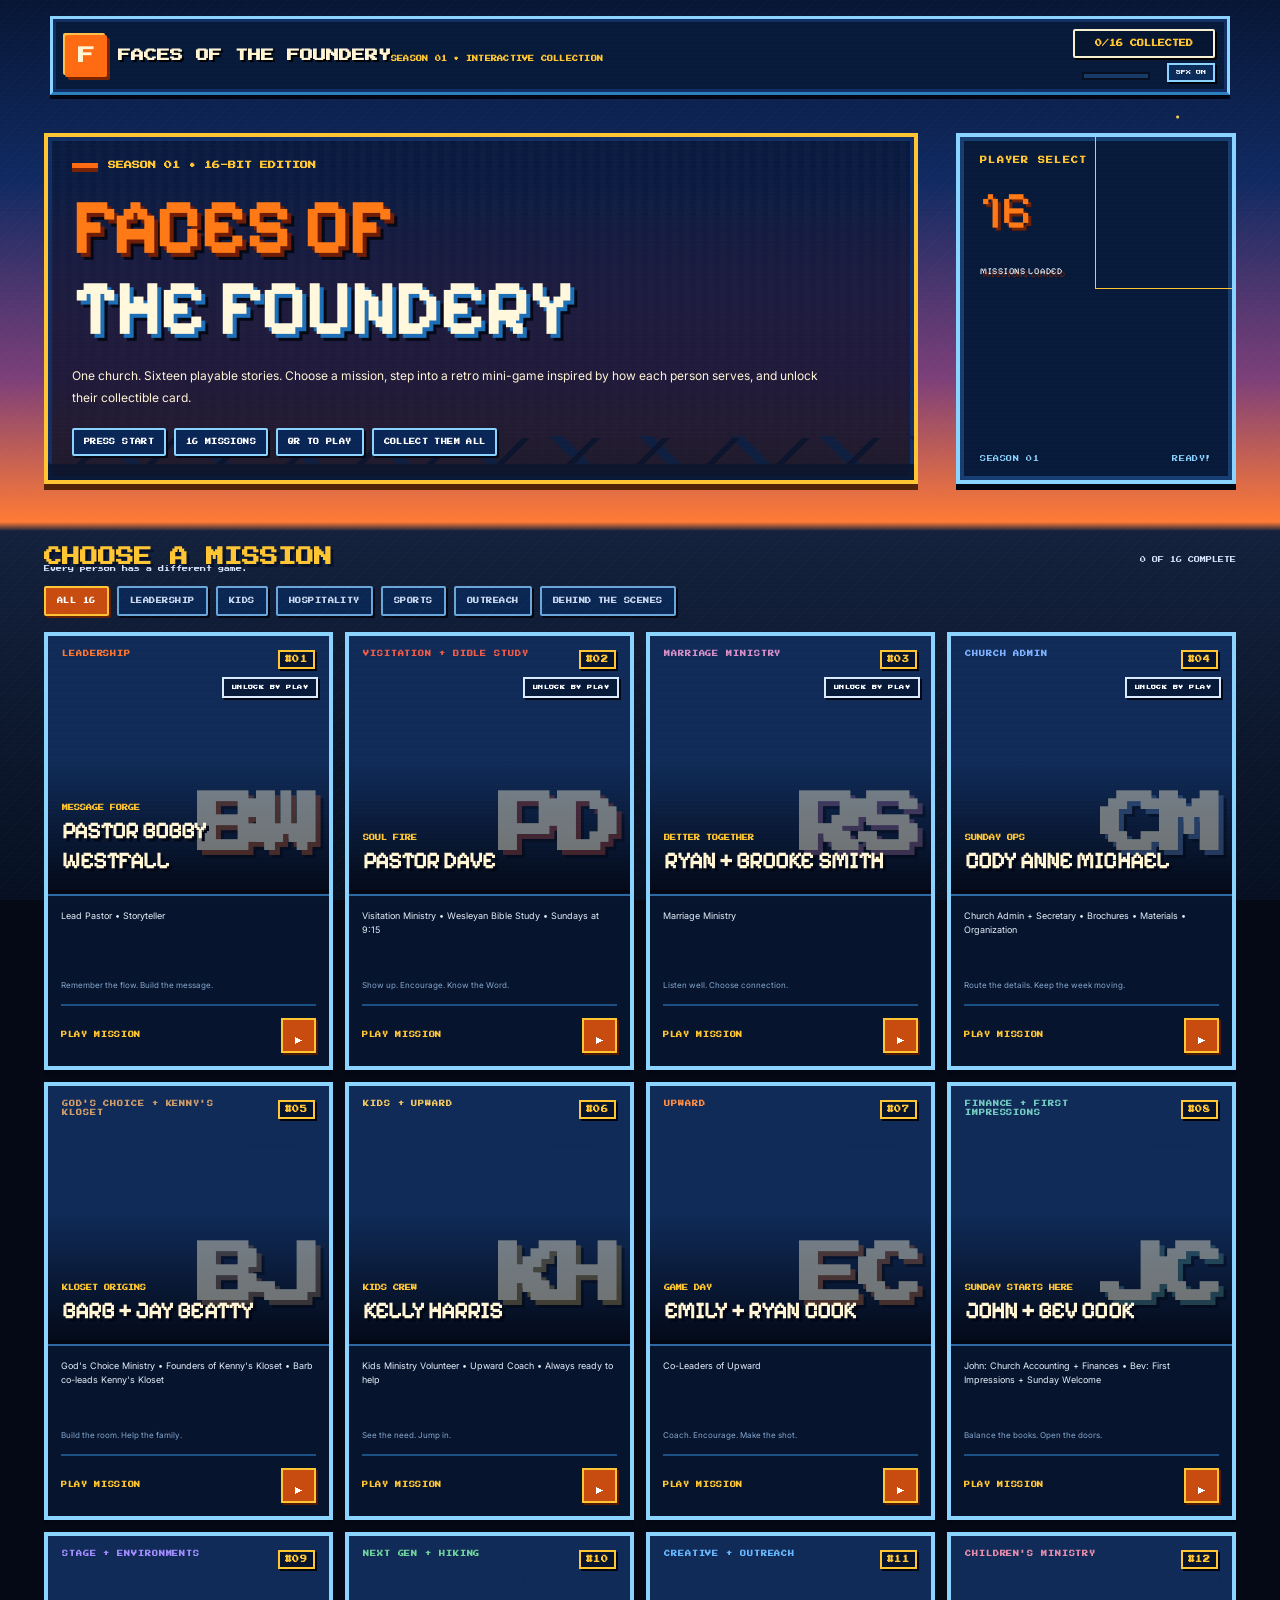
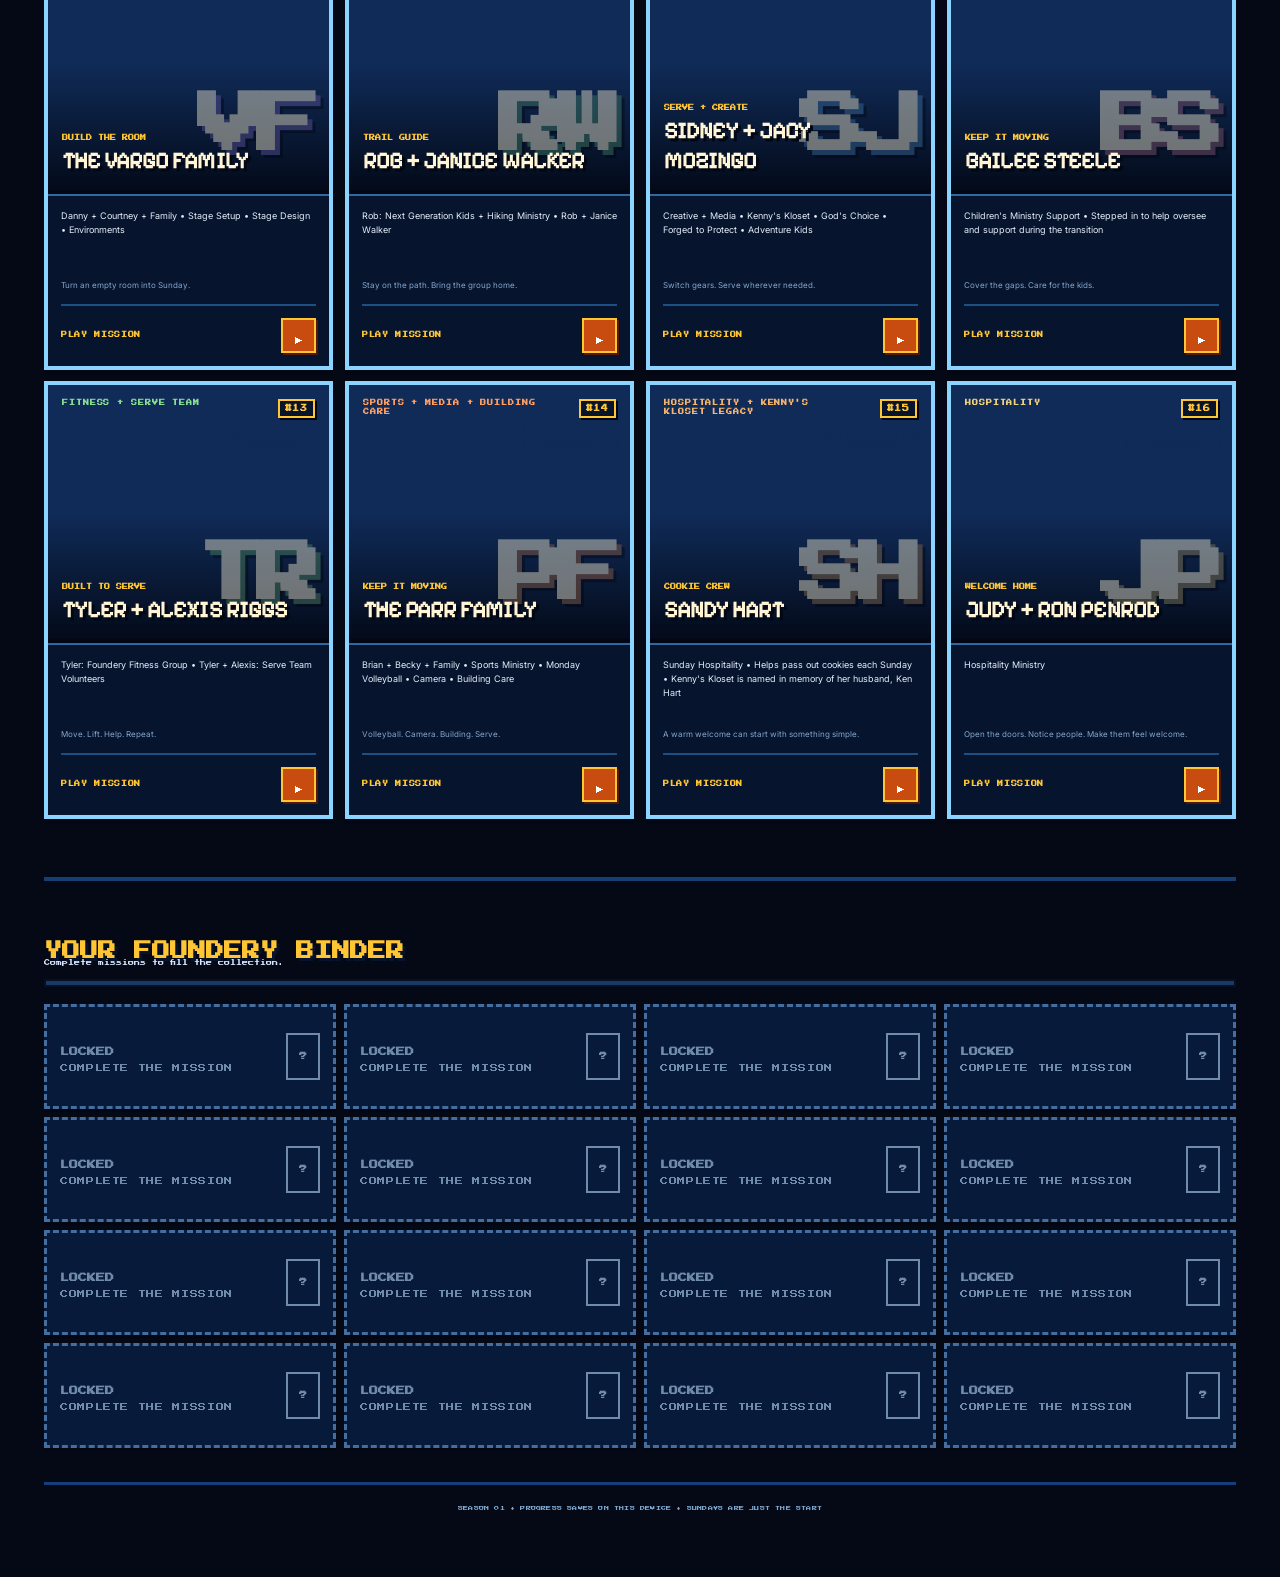
==== faces/index.html @ 610e4e84 "Studio polish pass for Faces 16-bit game system" ====
<!doctype html>
<html lang="en">
<head>
<meta charset="utf-8">
<meta name="viewport" content="width=device-width,initial-scale=1,viewport-fit=cover">
<meta name="theme-color" content="#080b10">
<title>Faces of The Foundery</title>
<style>
@import url('https://fonts.googleapis.com/css2?family=Inter:wght@500;600;700;800;900&family=Oswald:wght@500;600;700&family=Press+Start+2P&family=Pixelify+Sans:wght@400..700&display=swap');
:root{--bg:#080b10;--panel:#111821;--line:rgba(255,255,255,.11);--text:#f7f2e8;--muted:#92a0af;--orange:#ff6a22;--gold:#f3ca6c}
*{box-sizing:border-box}html{background:var(--bg)}body{margin:0;background:radial-gradient(900px 600px at 95% -10%,rgba(255,106,34,.15),transparent 60%),radial-gradient(700px 700px at -5% 45%,rgba(70,120,170,.11),transparent 60%),var(--bg);color:var(--text);font-family:Inter,sans-serif;min-height:100vh}
body:before{content:"";position:fixed;inset:0;pointer-events:none;background-image:linear-gradient(rgba(255,255,255,.02) 1px,transparent 1px),linear-gradient(90deg,rgba(255,255,255,.02) 1px,transparent 1px);background-size:34px 34px;mask-image:linear-gradient(#000,transparent)}
button{font:inherit}.app{width:min(1180px,100%);margin:auto;padding:14px 16px 60px}.nav{position:sticky;top:0;z-index:20;display:flex;justify-content:space-between;align-items:center;padding:10px 0 14px;background:linear-gradient(#080b10 72%,transparent);backdrop-filter:blur(15px)}.brand{display:flex;align-items:center;gap:11px}.logo{width:42px;height:42px;border-radius:12px;background:linear-gradient(145deg,#ff7f40,#a92d06);display:grid;place-items:center;font-family:Oswald;font-size:24px;font-weight:700;box-shadow:0 15px 35px rgba(255,106,34,.18)}.brand b{font-family:Oswald;text-transform:uppercase;letter-spacing:.1em;font-size:17px}.brand small{display:block;color:#718091;font-size:9px;letter-spacing:.17em;text-transform:uppercase}.navpill{border:1px solid var(--line);border-radius:999px;background:rgba(15,20,28,.72);padding:10px 13px;font-size:10px;font-weight:900}
.hero{padding:52px 0 35px}.eyebrow{display:flex;align-items:center;gap:10px;color:#ff8b56;text-transform:uppercase;letter-spacing:.22em;font-size:10px;font-weight:900}.eyebrow:before{content:"";width:35px;height:2px;background:linear-gradient(90deg,var(--orange),transparent)}h1{font-family:Oswald;margin:12px 0 18px;font-size:clamp(52px,10vw,104px);line-height:.86;letter-spacing:-.045em;text-transform:uppercase}h1 span{color:transparent;-webkit-text-stroke:1px rgba(255,255,255,.3)}.hero p{max-width:710px;color:#b3beca;line-height:1.7;font-size:14px}.chips{display:flex;flex-wrap:wrap;gap:8px;margin-top:20px}.chip{border:1px solid var(--line);border-radius:999px;background:rgba(18,25,34,.6);padding:8px 11px;font-size:9px;font-weight:900;letter-spacing:.06em}.sectionHead{display:flex;justify-content:space-between;align-items:end;margin:28px 0 13px}.sectionHead h2{font-family:Oswald;text-transform:uppercase;font-size:29px;margin:0}.sectionHead p{color:#6f7e90;font-size:10px;margin:0}.grid{display:grid;grid-template-columns:repeat(4,1fr);gap:14px}
.card{--a:#ff6a22;position:relative;min-height:448px;border-radius:22px;overflow:hidden;background:linear-gradient(180deg,#1b2634,#0e141c);border:1px solid var(--line);box-shadow:0 22px 55px rgba(0,0,0,.3);cursor:pointer;transition:.25s;isolation:isolate}.card:hover{transform:translateY(-5px);border-color:color-mix(in srgb,var(--a) 50%,white 10%);box-shadow:0 30px 75px rgba(0,0,0,.42)}.card:before{content:"";position:absolute;inset:0;background:radial-gradient(circle at 75% 16%,color-mix(in srgb,var(--a) 26%,transparent),transparent 34%),linear-gradient(130deg,transparent 38%,rgba(255,255,255,.03),transparent 66%)}.cardArt{height:275px;padding:14px;position:relative;display:flex;flex-direction:column;justify-content:space-between;overflow:hidden}.cardArt:before{content:"";position:absolute;width:230px;height:230px;border-radius:50%;right:-58px;top:45px;border:1px solid color-mix(in srgb,var(--a) 35%,transparent);box-shadow:0 0 0 25px rgba(255,255,255,.018),0 0 0 50px rgba(255,255,255,.01)}.cardArt:after{content:"";position:absolute;inset:auto 0 0;height:58%;background:linear-gradient(transparent,rgba(6,9,13,.97))}.series,.namewrap{position:relative;z-index:2}.series{display:flex;justify-content:space-between;text-transform:uppercase;letter-spacing:.15em;font-size:8px;font-weight:900}.series span:last-child{color:var(--a)}.mono{position:absolute;right:5px;bottom:32px;font-family:Oswald;font-size:145px;font-weight:700;line-height:.7;color:transparent;-webkit-text-stroke:1px color-mix(in srgb,var(--a) 48%,transparent);opacity:.58;letter-spacing:-.09em}.mission{color:var(--a);font-size:9px;letter-spacing:.13em;text-transform:uppercase;font-weight:900;margin-bottom:5px}.name{font-family:Oswald;text-transform:uppercase;font-size:39px;line-height:.88;letter-spacing:-.03em}.body{position:relative;z-index:2;padding:15px}.role{color:#aeb8c5;font-size:10px;line-height:1.55;min-height:51px}.playline{display:flex;justify-content:space-between;align-items:center;gap:8px;border-top:1px solid var(--line);margin-top:13px;padding-top:13px}.playline b{font-size:10px;text-transform:uppercase;letter-spacing:.07em}.arrow{width:35px;height:35px;border-radius:50%;display:grid;place-items:center;border:1px solid color-mix(in srgb,var(--a) 45%,transparent);color:var(--a);background:color-mix(in srgb,var(--a) 8%,transparent)}.state{position:absolute;right:11px;top:41px;z-index:5;border:1px solid rgba(255,255,255,.14);border-radius:999px;background:rgba(5,8,12,.7);padding:6px 8px;font-size:8px;text-transform:uppercase;letter-spacing:.09em;font-weight:900}.card.owned .state{color:#8ee9b0;border-color:rgba(100,220,150,.3);background:rgba(15,59,34,.6)}
.binder{margin-top:46px;border-top:1px solid var(--line);padding-top:27px}.bindergrid{display:grid;grid-template-columns:repeat(4,1fr);gap:10px}.slot{min-height:105px;border:1px dashed rgba(255,255,255,.14);border-radius:15px;background:rgba(15,21,29,.62);display:flex;align-items:center;justify-content:space-between;padding:13px;color:#5e6c7d}.slot.owned{border-style:solid;border-color:rgba(243,202,108,.28);color:#ead9aa;background:linear-gradient(135deg,rgba(60,48,25,.45),rgba(18,18,15,.74))}.slot strong{font-family:Oswald;text-transform:uppercase;font-size:17px}.slot small{display:block;font-size:8px;margin-top:4px;letter-spacing:.08em;text-transform:uppercase}.seal{width:34px;height:47px;border:1px solid currentColor;border-radius:7px;display:grid;place-items:center;font-family:Oswald;font-weight:700;font-size:12px}.foot{text-align:center;color:#566373;font-size:9px;line-height:1.7;padding-top:32px}
.overlay{position:fixed;inset:0;z-index:100;background:rgba(3,5,8,.93);backdrop-filter:blur(16px);display:none;overflow:auto;padding:10px}.overlay.show{display:block}.shell{--a:#ff6a22;width:min(760px,100%);margin:8px auto 28px;background:linear-gradient(180deg,#161f2b,#0b1017);border:1px solid var(--line);border-radius:23px;overflow:hidden;box-shadow:0 40px 100px #000;min-height:650px}.gamebar{height:65px;border-bottom:1px solid var(--line);display:flex;justify-content:space-between;align-items:center;padding:13px 15px;background:rgba(10,14,20,.78)}.gbrand{display:flex;align-items:center;gap:10px}.dot{width:30px;height:30px;border-radius:9px;background:var(--a);box-shadow:0 0 30px color-mix(in srgb,var(--a) 28%,transparent)}.gt{font-family:Oswald;text-transform:uppercase;font-size:18px}.gs{font-size:8px;color:#7e8b99;text-transform:uppercase;letter-spacing:.13em;margin-top:3px}.close{width:38px;height:38px;border-radius:50%;border:1px solid var(--line);background:#111822;color:#fff;font-size:20px;cursor:pointer}.stage{padding:18px}.intro{display:flex;justify-content:space-between;align-items:end;gap:15px;margin-bottom:16px}.intro h3{font-family:Oswald;text-transform:uppercase;font-size:31px;line-height:.95;margin:0}.intro p{max-width:390px;color:#94a2b2;font-size:10px;line-height:1.55;margin:0}.hud{display:flex;gap:8px;flex-wrap:wrap;margin-bottom:13px}.hud span{border:1px solid var(--line);border-radius:999px;background:#101822;padding:7px 10px;font-size:9px;font-weight:900;text-transform:uppercase;letter-spacing:.07em}.feedback{min-height:38px;display:flex;align-items:center;margin-top:11px;color:#98a6b5;font-size:9px;text-transform:uppercase;letter-spacing:.08em;font-weight:900}.feedback.good{color:#7de2a3}.feedback.bad{color:#ff8585}
.arena{border:1px solid var(--line);background:#0d141d;border-radius:18px;padding:14px}.display{height:155px;border:1px solid rgba(255,255,255,.08);border-radius:15px;background:radial-gradient(circle at 50% 20%,color-mix(in srgb,var(--a) 11%,transparent),transparent 50%),#0b1017;display:grid;place-items:center;text-align:center;overflow:hidden}.display b{font-family:Oswald;font-size:38px;text-transform:uppercase}.pads{display:grid;grid-template-columns:repeat(2,1fr);gap:9px;margin-top:10px}.pad{min-height:78px;border:1px solid #314158;border-radius:13px;background:#141d29;color:#e4eaf0;font-weight:900;text-transform:uppercase;letter-spacing:.06em;cursor:pointer}.pad.live{border-color:var(--a);background:color-mix(in srgb,var(--a) 17%,#141d29);box-shadow:0 0 28px color-mix(in srgb,var(--a) 16%,transparent)}.pad.good{background:#173a25;border-color:#5ccf88}.pad.bad{background:#421c1f;border-color:#cc5f65}
.trailwrap{width:min(430px,100%);margin:auto;border:1px solid #314158;border-radius:18px;overflow:hidden;background:#0a1016}.trailwrap canvas{display:block;width:100%;aspect-ratio:9/12;background:#101a16}.controls{display:flex;justify-content:center;gap:12px;margin-top:11px}.ctrl{width:92px;height:52px;border:1px solid #33465b;border-radius:13px;background:#14202c;color:white;font-size:22px;font-weight:900}.conveyor{height:210px;border:1px solid var(--line);border-radius:16px 16px 0 0;background:repeating-linear-gradient(90deg,#111a25 0 42px,#0d141d 42px 50px);display:grid;place-items:center;position:relative;overflow:hidden}.conveyor:after{content:"";position:absolute;left:0;right:0;bottom:19px;height:14px;background:repeating-linear-gradient(90deg,#273648 0 34px,#0e151d 34px 43px);box-shadow:0 6px 0 #05080c}.item{position:relative;z-index:2;width:190px;min-height:120px;border:1px solid rgba(255,255,255,.14);border-radius:15px;background:linear-gradient(145deg,#263447,#141c27);display:grid;place-items:center;text-align:center;padding:14px}.item b{font-family:Oswald;font-size:44px;color:var(--a)}.item small{display:block;margin-top:4px;font-size:12px;font-weight:900;text-transform:uppercase}.bins{display:grid;grid-template-columns:repeat(2,1fr);gap:8px;border:1px solid var(--line);border-top:0;border-radius:0 0 16px 16px;padding:10px}.bin{min-height:60px;border:1px solid #314158;border-radius:12px;background:#121b27;color:white;font-size:10px;font-weight:900;text-transform:uppercase;cursor:pointer}.bin.good{background:#173a25;border-color:#5ccf88}.bin.bad{background:#421c1f;border-color:#cc5f65}.monitor{height:150px;border:1px solid #28394e;border-radius:15px;background:#05080c;display:grid;place-items:center;position:relative;overflow:hidden}.monitor:before{content:"";position:absolute;inset:0;background:linear-gradient(rgba(255,255,255,.035) 1px,transparent 1px);background-size:100% 5px}.monitor b{position:relative;z-index:2;font-family:Oswald;font-size:38px;text-transform:uppercase}.reveal{position:absolute;inset:0;z-index:30;background:radial-gradient(circle at 50% 38%,rgba(243,202,108,.12),transparent 42%),rgba(5,8,12,.97);display:grid;place-items:center;padding:20px}.revealin{text-align:center}.collect{--a:#ff6a22;width:min(300px,82vw);aspect-ratio:2.5/3.5;margin:auto;padding:9px;border-radius:20px;background:linear-gradient(135deg,#a87b26,#fff0a3 27%,#8a641d 45%,#ffeaa0 61%,#946b1f 77%,#f3d87e);box-shadow:0 30px 80px #000,0 0 70px color-mix(in srgb,var(--a) 24%,transparent);transform:perspective(900px) rotateY(-9deg) rotateX(3deg)}.collectin{height:100%;border-radius:13px;border:1px solid #000;background:radial-gradient(circle at 80% 20%,color-mix(in srgb,var(--a) 34%,transparent),transparent 31%),linear-gradient(180deg,#1e2937,#090e14 72%);padding:13px;display:flex;flex-direction:column;justify-content:space-between;text-align:left}.ctop{display:flex;justify-content:space-between;font-size:7px;font-weight:900;letter-spacing:.12em}.cglyph{font-family:Oswald;font-size:122px;line-height:1;color:transparent;-webkit-text-stroke:1px color-mix(in srgb,var(--a) 55%,transparent);text-align:right}.cname{font-family:Oswald;font-size:34px;line-height:.9;text-transform:uppercase}.crole{margin-top:6px;color:var(--a);font-size:8px;font-weight:900;line-height:1.35;text-transform:uppercase}.reveal h4{font-family:Oswald;text-transform:uppercase;font-size:28px;margin:18px 0 5px}.reveal p{max-width:380px;color:#96a3b1;font-size:10px;line-height:1.55;margin:0 auto 14px}.done{border:0;border-radius:11px;padding:12px 17px;background:linear-gradient(135deg,#ff702d,#c43d0c);color:white;font-weight:900}
@media(max-width:900px){.grid,.bindergrid{grid-template-columns:repeat(2,1fr)}}@media(max-width:560px){.app{padding:10px 10px 42px}.brand small{display:none}.hero{padding:37px 0 24px}h1{font-size:57px}.grid{gap:9px}.card{min-height:337px;border-radius:17px}.cardArt{height:207px;padding:10px}.mono{font-size:105px}.name{font-size:28px}.body{padding:10px}.role{font-size:8px;min-height:59px}.playline b{font-size:8px}.state{top:36px;right:7px;font-size:6px}.intro{display:block}.intro p{margin-top:8px}.stage{padding:13px}.pads{gap:7px}.pad{min-height:70px;font-size:9px}.shell{min-height:calc(100vh - 18px)}}

/* ===== Season 01 premium polish ===== */
html{-webkit-font-smoothing:antialiased;text-rendering:optimizeLegibility}
body{overflow-x:hidden}
button,.card{-webkit-tap-highlight-color:transparent}
.app{width:min(1240px,100%);padding-left:clamp(12px,2vw,24px);padding-right:clamp(12px,2vw,24px)}
.nav{padding:12px 0 18px}
.nav:after{content:"";position:absolute;left:0;right:0;bottom:9px;height:1px;background:linear-gradient(90deg,transparent,rgba(255,255,255,.1),transparent)}
.brand b{font-size:18px;letter-spacing:.12em}
.seasonTag{display:inline-flex;margin-top:4px;color:#ff8a51;font-size:8px;font-weight:900;letter-spacing:.18em;text-transform:uppercase}
.navProgressWrap{min-width:142px}
.navpill{padding:8px 12px;background:rgba(15,20,28,.82);box-shadow:inset 0 1px rgba(255,255,255,.04)}
.navMeter{height:3px;margin:6px 9px 0;background:rgba(255,255,255,.08);border-radius:99px;overflow:hidden}
.navMeter i{display:block;height:100%;width:0;background:linear-gradient(90deg,#ff6a22,#f3ca6c);border-radius:99px;transition:width .45s cubic-bezier(.2,.8,.2,1)}
.heroGrid{display:grid;grid-template-columns:minmax(0,1fr) 280px;gap:38px;align-items:end}
.hero{padding:58px 0 42px}
.hero p{font-size:15px;max-width:760px}
.heroPanel{position:relative;border:1px solid var(--line);border-radius:22px;min-height:226px;padding:20px;background:linear-gradient(145deg,rgba(31,42,56,.76),rgba(11,16,23,.92));box-shadow:0 24px 65px rgba(0,0,0,.28);overflow:hidden}
.heroPanel:before{content:"";position:absolute;width:230px;height:230px;border-radius:50%;right:-95px;top:-80px;border:1px solid rgba(255,106,34,.28);box-shadow:0 0 0 30px rgba(255,255,255,.018),0 0 0 60px rgba(255,255,255,.01)}
.heroPanel .panelKicker{position:relative;color:#ff8a51;font-size:9px;font-weight:900;letter-spacing:.18em;text-transform:uppercase}
.heroPanel .panelBig{position:relative;font-family:Oswald;font-size:65px;line-height:.9;margin-top:24px}
.heroPanel .panelBig span{font-size:17px;color:#8e9baa;letter-spacing:.08em}
.heroPanel .panelFoot{position:absolute;left:20px;right:20px;bottom:18px;display:flex;justify-content:space-between;color:#8794a3;font-size:8px;text-transform:uppercase;letter-spacing:.1em}
.sectionHead{margin-top:34px}
.sectionHead h2{font-size:32px}
.filters{display:flex;gap:8px;overflow:auto;padding:1px 0 14px;scrollbar-width:none}
.filters::-webkit-scrollbar{display:none}
.filterBtn{flex:0 0 auto;border:1px solid var(--line);background:rgba(15,21,29,.7);color:#8f9dab;border-radius:999px;padding:9px 12px;font-size:8px;font-weight:900;text-transform:uppercase;letter-spacing:.08em;cursor:pointer;transition:.2s}
.filterBtn.active{color:#fff;border-color:rgba(255,106,34,.48);background:linear-gradient(135deg,rgba(255,106,34,.22),rgba(255,106,34,.06));box-shadow:0 0 22px rgba(255,106,34,.08)}
.grid{gap:16px}
.card{min-height:465px;border-radius:24px;animation:cardIn .55s cubic-bezier(.2,.8,.2,1) both;animation-delay:var(--delay,0ms);transform-origin:50% 100%}
@keyframes cardIn{from{opacity:0;transform:translateY(16px) scale(.985)}to{opacity:1;transform:none}}
.card.filteredOut{display:none}
.card:after{content:"";position:absolute;inset:-60% -75%;z-index:4;pointer-events:none;background:linear-gradient(110deg,transparent 43%,rgba(255,255,255,.11) 49%,rgba(255,255,255,.025) 54%,transparent 60%);transform:translateX(-35%);transition:transform .7s ease}
.card:hover:after{transform:translateX(37%)}
.cardArt{height:282px}
.cardArt .series{padding-right:72px}
.cardNo{position:absolute;right:14px;top:14px;z-index:3;color:var(--a);font-size:9px;font-weight:900;letter-spacing:.11em}
.card .mono{opacity:.42}
.name{max-width:95%;font-size:clamp(31px,3vw,41px)}
.body{padding:17px}
.role{min-height:57px;color:#aeb9c5;font-size:10px}
.cardTag{margin-top:9px;color:#737f8e;font-size:9px;line-height:1.45}
.playline{margin-top:12px;padding-top:12px}
.playline b{color:#f0f3f5;font-size:9px;letter-spacing:.11em}
.playline .arrow{transition:.2s}
.card:hover .playline .arrow{transform:translateX(2px);background:color-mix(in srgb,var(--a) 14%,transparent)}
.card.owned{border-color:color-mix(in srgb,var(--a) 22%,rgba(255,255,255,.12));box-shadow:0 24px 60px rgba(0,0,0,.34),inset 0 0 0 1px color-mix(in srgb,var(--a) 8%,transparent)}
.state{backdrop-filter:blur(9px)}
.binder{margin-top:58px}
.binderMeter{height:5px;background:rgba(255,255,255,.07);border-radius:99px;overflow:hidden;margin:3px 0 17px}
.binderMeter i{display:block;height:100%;width:0;background:linear-gradient(90deg,#d49c3a,#ffe7a1);transition:width .45s}
.slot{transition:.25s}
.slot.owned{box-shadow:inset 0 1px rgba(255,255,255,.04)}
.missionSplash{min-height:550px;display:grid;grid-template-columns:250px 1fr;align-items:center;gap:30px;padding:20px 8px}
.launchCard{--a:#ff6a22;position:relative;aspect-ratio:2.5/3.5;padding:8px;border-radius:20px;background:linear-gradient(135deg,#7c5a1d,#f6dd8c 23%,#6f501a 43%,#fff0a0 61%,#7e5b1b 78%,#e9c96c);box-shadow:0 28px 80px #000,0 0 60px color-mix(in srgb,var(--a) 15%,transparent);transform:perspective(900px) rotateY(7deg)}
.launchCardIn{height:100%;border-radius:14px;border:1px solid rgba(0,0,0,.8);padding:15px;background:radial-gradient(circle at 78% 18%,color-mix(in srgb,var(--a) 35%,transparent),transparent 32%),linear-gradient(180deg,#202b39,#090e14 72%);display:flex;flex-direction:column;justify-content:space-between;overflow:hidden}
.launchTop{display:flex;justify-content:space-between;font-size:7px;font-weight:900;letter-spacing:.13em;text-transform:uppercase}
.launchGlyph{font-family:Oswald;font-size:100px;line-height:1;color:transparent;-webkit-text-stroke:1px color-mix(in srgb,var(--a) 60%,transparent);text-align:right}
.launchName{font-family:Oswald;font-size:30px;line-height:.9;text-transform:uppercase}
.launchSeries{color:var(--a);font-size:8px;font-weight:900;text-transform:uppercase;letter-spacing:.07em;margin-top:5px}
.missionCopy .micro{color:var(--a);font-size:8px;font-weight:900;letter-spacing:.18em;text-transform:uppercase}
.missionCopy h3{font-family:Oswald;font-size:48px;line-height:.92;text-transform:uppercase;margin:9px 0 12px}
.missionCopy p{color:#9aa7b5;font-size:12px;line-height:1.7;margin:0 0 11px}
.missionRole{padding-top:12px;border-top:1px solid var(--line)}
.launchActions{display:flex;gap:9px;margin-top:20px}
.startMission,.secondaryMission{border-radius:12px;padding:13px 17px;font-size:9px;font-weight:900;letter-spacing:.09em;text-transform:uppercase;cursor:pointer}
.startMission{border:0;background:linear-gradient(135deg,var(--a),color-mix(in srgb,var(--a) 65%,#000));color:#fff;box-shadow:0 10px 30px color-mix(in srgb,var(--a) 18%,transparent)}
.secondaryMission{border:1px solid var(--line);background:#101721;color:#95a3b2}
.shell{animation:shellIn .25s ease both}
@keyframes shellIn{from{opacity:0;transform:translateY(10px) scale(.99)}to{opacity:1;transform:none}}
.reveal{overflow:hidden}
.reveal:before{content:"";position:absolute;inset:0;pointer-events:none;background:radial-gradient(circle at 50% 42%,rgba(255,220,125,.13),transparent 24%);animation:revealGlow 1.8s ease-in-out infinite alternate}
@keyframes revealGlow{to{transform:scale(1.12);opacity:.65}}
.confettiPiece{position:absolute;z-index:2;width:7px;height:13px;border-radius:2px;top:-20px;animation:confettiFall var(--dur) linear forwards;animation-delay:var(--delay);background:var(--c);left:var(--x);transform:rotate(var(--rot))}
@keyframes confettiFall{to{transform:translateY(720px) rotate(720deg);opacity:.05}}
.collect{animation:collectReveal .72s cubic-bezier(.2,.85,.2,1) both}
@keyframes collectReveal{from{opacity:0;transform:perspective(900px) rotateY(-45deg) rotateX(10deg) translateY(30px) scale(.8)}to{opacity:1;transform:perspective(900px) rotateY(-9deg) rotateX(3deg)}}
@media(max-width:900px){.heroGrid{grid-template-columns:1fr}.heroPanel{display:none}.missionSplash{grid-template-columns:210px 1fr}}
@media(max-width:560px){.nav{padding-top:8px}.navProgressWrap{min-width:112px}.navpill{font-size:8px;padding:8px 9px}.hero{padding:42px 0 28px}.hero p{font-size:13px;line-height:1.65}.sectionHead h2{font-size:28px}.filters{margin-right:-10px;padding-right:10px}.grid{gap:10px}.card{min-height:354px;border-radius:18px}.cardArt{height:215px}.body{padding:11px}.role{min-height:61px}.cardTag{display:none}.name{font-size:clamp(25px,7.1vw,31px)}.cardNo{top:10px;right:10px}.missionSplash{display:block;padding:12px 4px}.launchCard{width:155px;margin:2px auto 24px;transform:perspective(900px) rotateY(4deg)}.launchGlyph{font-size:68px}.launchName{font-size:21px}.missionCopy{text-align:center}.missionCopy h3{font-size:39px}.missionRole{font-size:10px}.launchActions{justify-content:center}}


.arcadeFrame{border:1px solid var(--line);border-radius:18px;background:#0a1016;overflow:hidden}.arcadeCanvas{display:block;width:100%;height:auto;touch-action:none}
.dpad{display:grid;grid-template-columns:repeat(3,58px);grid-template-rows:repeat(2,52px);justify-content:center;gap:7px;margin-top:12px}.dpad button{border:1px solid #35485e;background:#14202c;color:#fff;border-radius:12px;font-size:20px;font-weight:900}.dpad .up{grid-column:2}.dpad .left{grid-column:1;grid-row:2}.dpad .down{grid-column:2;grid-row:2}.dpad .right{grid-column:3;grid-row:2}
.bridgeTrack{height:42px;background:#101722;border:1px solid #2d3d52;border-radius:999px;position:relative;overflow:hidden;margin:24px 0 16px}.bridgeTarget{position:absolute;top:0;bottom:0;background:rgba(100,215,150,.28);border-left:2px solid #67da97;border-right:2px solid #67da97;border-radius:999px}.bridgeNeedle{position:absolute;top:5px;width:24px;height:30px;border-radius:8px;background:var(--a)}.bridgeDeck{display:grid;grid-template-columns:repeat(6,1fr);gap:6px;margin-top:14px}.bridgePlank{height:46px;border:1px dashed #354459;border-radius:9px;background:#0d141d;display:grid;place-items:center;color:#536173}.bridgePlank.on{border-style:solid;border-color:#7bdca1;background:#1b3325;color:#dff8e7}.bigAction{width:100%;min-height:58px;border:0;border-radius:14px;background:linear-gradient(135deg,var(--a),color-mix(in srgb,var(--a) 62%,#000));color:#fff;font-weight:900;text-transform:uppercase;letter-spacing:.11em}
.dualBoard{display:grid;grid-template-columns:1fr 1fr;gap:12px}.station{border:1px solid #304156;border-radius:16px;background:#0d141c;padding:14px;text-align:center}.station h4{font-family:Oswald;text-transform:uppercase;margin:0 0 8px;font-size:22px}.stationMeter{height:160px;background:#090d12;border:1px solid #263548;border-radius:14px;position:relative;overflow:hidden}.stationFill{position:absolute;left:0;right:0;bottom:0;height:75%;background:#2d7f55;transition:height .12s}.stationFill.warn{background:#9a6e2b}.stationFill.danger{background:#7b2c32}.station button{width:100%;margin-top:10px;min-height:48px;border-radius:12px;border:1px solid #34465c;background:#162130;color:#fff;font-weight:900}
.stageTabs{display:grid;grid-template-columns:repeat(3,1fr);gap:7px;margin-bottom:10px}.stageTab{border:1px solid #2e4055;border-radius:10px;background:#101822;color:#728094;padding:8px;font-size:8px;font-weight:900;text-transform:uppercase}.stageTab.live{color:#fff;border-color:var(--a);background:color-mix(in srgb,var(--a) 15%,#101822)}.volleyCourt,.cameraFrame{height:220px;border:1px solid #33465d;border-radius:15px;position:relative;overflow:hidden}.volleyCourt{background:#142630}.volleyNet{position:absolute;top:50%;left:0;right:0;height:4px;background:#eee;opacity:.6}.volleyBall{position:absolute;width:34px;height:34px;border-radius:50%;background:#fff;border:4px solid #e8d65e}.cameraFrame{background:#05080b}.cameraTarget{position:absolute;width:72px;height:72px;border:2px solid #65c7ff;border-radius:10px}.cameraBox{position:absolute;width:96px;height:96px;border:2px solid #fff;left:50%;top:50%;transform:translate(-50%,-50%);border-radius:12px}.fixGrid{display:grid;grid-template-columns:repeat(3,1fr);gap:9px}.fixSpot{min-height:82px;border:1px solid #324359;border-radius:13px;background:#111a25;color:#667486;font-size:26px}.fixSpot.live{background:#3b2518;border-color:#e89149;color:#ffd8b1}
.welcomeGrid,.kidsGrid{display:grid;grid-template-columns:1fr 1fr;gap:10px}.welcomeDoor,.needSpot{min-height:120px;border:1px solid #324459;border-radius:15px;background:#111a25;display:grid;place-items:center;position:relative;overflow:hidden}.welcomeDoor b{font-family:Oswald;font-size:18px;text-transform:uppercase;color:#596778}.welcomeDoor .guest{position:absolute;inset:10px;border:2px solid var(--a);border-radius:13px;background:color-mix(in srgb,var(--a) 12%,#101822);display:grid;place-items:center;font-family:Oswald;font-size:28px;color:#fff}.needSpot{color:#667486;font-weight:900;text-transform:uppercase}.needSpot.live{border-color:var(--a);background:color-mix(in srgb,var(--a) 14%,#111a25);color:#fff}
.fitnessLanes{display:grid;grid-template-columns:1fr 1fr;gap:10px;margin-top:10px}.repBtn{height:105px;border:1px solid #33465c;border-radius:15px;background:#121c28;color:#fff;font-family:Oswald;font-size:25px}.repBtn.next{border-color:var(--a);background:color-mix(in srgb,var(--a) 14%,#121c28)}.repBar{height:10px;background:#0b1118;border:1px solid #28384b;border-radius:999px;overflow:hidden;margin-top:13px}.repBar i{display:block;height:100%;width:0;background:var(--a);transition:width .12s}
@media(max-width:560px){.dualBoard{gap:8px}.station{padding:10px}.stationMeter{height:125px}.welcomeDoor,.needSpot{min-height:96px}.repBtn{height:90px}.volleyCourt,.cameraFrame{height:185px}}


/* ===== FACES 16-BIT / SNES-INSPIRED ARCADE SKIN ===== */
:root{
  --px:#071a3a;--px2:#0b2b5a;--px3:#143f7d;--cream:#fff4d4;
  --arcade-orange:#ff6b12;--arcade-gold:#ffc532;--arcade-blue:#43b9ff;
  --arcade-green:#4fd267;--arcade-red:#e74b48;--ink:#050916;
}
html{background:#050916}
body{
  background:
    linear-gradient(180deg,#071635 0,#102a62 20%,#7c3f79 42%,#ff7b35 58%,#14213c 59%,#061022 100%);
  color:var(--cream);
}
body:before{
  opacity:.95;
  mask-image:none;
  background:
    radial-gradient(circle at 8% 9%,#fff 0 1px,transparent 2px),
    radial-gradient(circle at 23% 5%,#ffd75e 0 1px,transparent 2px),
    radial-gradient(circle at 71% 8%,#fff 0 1px,transparent 2px),
    radial-gradient(circle at 92% 13%,#ffd75e 0 1px,transparent 2px),
    linear-gradient(135deg,transparent 0 48%,rgba(255,255,255,.025) 49% 51%,transparent 52%) 0 0/12px 12px;
}
body:after{
  content:"";position:fixed;inset:0;pointer-events:none;z-index:9999;opacity:.10;
  background:repeating-linear-gradient(180deg,rgba(255,255,255,.11) 0 1px,transparent 1px 4px);
}
.app{width:min(1240px,100%);padding-top:10px}
.nav{
  background:#071a3a;border:3px solid #8ad4ff;border-bottom-color:#2c7fc0;
  box-shadow:0 4px 0 #020713,inset 0 0 0 3px #112f64;
  padding:10px 12px;margin-top:6px;position:sticky;
}
.nav:after{display:none}
.logo{
  border-radius:2px;background:var(--arcade-orange);box-shadow:3px 3px 0 #7b2500,-2px -2px 0 #ffbf4c;
  font-family:"Press Start 2P",monospace;font-size:17px;
}
.brand b,.seasonTag,.navpill,.eyebrow,.chip,.sectionHead p,.filterBtn,
.state,.series,.mission,.playline b,.slot small,.foot,.gs,.hud span,.feedback,
.pad,.bin,.ctop,.crole,.launchTop,.launchSeries,.missionCopy .micro,.startMission,
.secondaryMission,.bigAction,.stageTab,.repBtn{
  font-family:"Press Start 2P",monospace;
}
.brand b{font-size:13px;letter-spacing:0;text-shadow:2px 2px 0 #000}
.seasonTag{color:#ffc532;font-size:6px;letter-spacing:.04em}
.navpill{
  border:2px solid #f7f1d1;border-radius:2px;background:#061530;color:#ffc532;
  box-shadow:2px 2px 0 #000;padding:9px 10px;font-size:7px;
}
.navMeter,.binderMeter{border-radius:0;border:2px solid #061022;background:#173a66;height:8px}
.navMeter i,.binderMeter i{background:linear-gradient(90deg,#ff6b12 0 35%,#ffc532 35% 70%,#4fd267 70%)}
.hero{padding:38px 0 30px;position:relative}
.heroGrid{align-items:stretch}
.heroGrid>div:first-child{
  border:4px solid #ffc532;background:
    linear-gradient(180deg,rgba(5,15,40,.52),rgba(5,15,40,.88)),
    repeating-linear-gradient(90deg,rgba(255,255,255,.035) 0 6px,transparent 6px 12px);
  box-shadow:0 6px 0 #52230b,inset 0 0 0 4px #112f64;padding:24px;
}
.eyebrow{color:#ffc532;font-size:8px;letter-spacing:0}.eyebrow:before{height:5px;width:26px;background:#ff6b12;box-shadow:0 4px 0 #782305}
h1{
  font-family:"Press Start 2P",monospace;font-size:clamp(38px,7vw,78px);line-height:1.04;
  letter-spacing:-.06em;margin:18px 0 16px;color:#ff7a16;
  text-shadow:4px 4px 0 #701d08,7px 7px 0 #050916;
}
h1 span{
  color:#fff8dc;-webkit-text-stroke:0;
  text-shadow:4px 4px 0 #1d6fb8,7px 7px 0 #050916;
}
.hero p{color:#fff3d6;font-size:12px;line-height:1.8}
.chip{
  border:2px solid #8ad4ff;border-radius:2px;background:#092656;color:#fff;padding:9px 10px;
  box-shadow:2px 2px 0 #020713;font-size:6px;
}
.heroPanel{
  border:4px solid #8ad4ff;border-radius:0;background:#071a3a;box-shadow:0 6px 0 #020713,inset 0 0 0 4px #173e72;
}
.heroPanel:before{border-radius:0;border-color:#ffc532;box-shadow:none}
.heroPanel .panelKicker,.heroPanel .panelFoot{font-family:"Press Start 2P",monospace}
.heroPanel .panelKicker{color:#ffc532;font-size:7px}
.heroPanel .panelBig{font-family:"Press Start 2P",monospace;color:#ff7a16;text-shadow:3px 3px 0 #6e2109;font-size:52px}
.heroPanel .panelBig span{font-size:9px;color:#fff}
.heroPanel .panelFoot{font-size:6px;color:#8ad4ff}

.sectionHead{align-items:center}
.sectionHead h2{
  font-family:"Press Start 2P",monospace;font-size:18px;color:#ffc532;text-shadow:3px 3px 0 #07122d;
}
.sectionHead p{font-size:6px;color:#d8e7ff}
.filters{padding-bottom:16px}
.filterBtn{
  border:2px solid #6aa6d9;border-radius:2px;background:#0a2754;color:#c8d7ee;box-shadow:2px 2px 0 #020713;
  padding:10px 11px;font-size:6px;
}
.filterBtn.active{border-color:#ffc532;background:#c84b10;color:#fff;box-shadow:2px 2px 0 #5e1d06}
.grid{gap:12px}
.card{
  min-height:430px;border-radius:0;border:4px solid #8ad4ff;
  background:#071a3a;box-shadow:0 5px 0 #020713,inset 0 0 0 3px #1d4d89;
  transition:transform .12s;image-rendering:pixelated;
}
.card:hover{transform:translateY(-3px);border-color:#ffc532;box-shadow:0 7px 0 #020713,inset 0 0 0 3px #873c14}
.card:after{display:none}
.card:before{
  background:
    linear-gradient(180deg,transparent 0 60%,rgba(2,7,19,.86) 100%),
    repeating-linear-gradient(0deg,transparent 0 7px,rgba(255,255,255,.03) 7px 8px),
    linear-gradient(135deg,color-mix(in srgb,var(--a) 38%,#11285e),#071a3a);
}
.cardArt{height:258px;border-bottom:4px solid #020713}
.cardArt:before{
  width:150px;height:150px;border-radius:0;right:18px;top:54px;border:0;
  background:
    linear-gradient(#ffc532 0 0) 50% 8%/42px 8px no-repeat,
    linear-gradient(#ffc532 0 0) 35% 16%/8px 32px no-repeat,
    linear-gradient(#ffc532 0 0) 65% 16%/8px 32px no-repeat,
    linear-gradient(#ff8a1d 0 0) 50% 46%/84px 8px no-repeat,
    linear-gradient(#0a1b3e 0 0) 50% 74%/116px 44px no-repeat;
  opacity:.25;box-shadow:none;
}
.cardArt:after{height:50%;background:linear-gradient(transparent,rgba(3,9,23,.96))}
.series{font-size:6px;line-height:1.5}
.cardNo{font-family:"Press Start 2P",monospace;font-size:7px;color:#ffc532}
.mono{
  right:14px;bottom:42px;font-family:"Press Start 2P",monospace;font-size:65px;opacity:.88;
  color:#fff7d8;-webkit-text-stroke:0;text-shadow:5px 5px 0 color-mix(in srgb,var(--a) 60%,#020713),8px 8px 0 #020713;
}
.mission{font-size:6px;color:#ffc532;letter-spacing:0}.name{
  font-family:"Press Start 2P",monospace;font-size:18px;line-height:1.25;letter-spacing:-.04em;text-shadow:3px 3px 0 #020713;
}
.body{background:#06142e;border-top:2px solid #2d69a2;padding:13px}
.role{color:#e5eef9;font-size:9px;line-height:1.55;min-height:62px}
.cardTag{font-size:8px;color:#85a8ce}
.playline{border-top:2px solid #1c4f84}
.playline b{font-size:6px;color:#ffc532}
.arrow{
  border-radius:0;border:2px solid #ffc532;background:#c84b10;color:#fff;box-shadow:2px 2px 0 #541800;
}
.state{
  border:2px solid #d9eaff;border-radius:0;background:#071a3a;color:#fff;font-size:5px;box-shadow:2px 2px 0 #020713;
}
.card.owned .state{background:#145d2e;border-color:#6df18e;color:#fff}
.binder{border-top:4px solid #173f76}
.bindergrid{gap:8px}
.slot{
  border:3px dashed #456d9d;border-radius:0;background:#071a3a;box-shadow:0 3px 0 #020713;color:#718baa;
}
.slot.owned{border-style:solid;border-color:#ffc532;background:#0c2654;color:#fff1a9}
.slot strong{font-family:"Press Start 2P",monospace;font-size:9px;line-height:1.4}
.seal{border:2px solid currentColor;border-radius:0;font-family:"Press Start 2P",monospace;font-size:8px}

.overlay{background:rgba(2,5,14,.96);backdrop-filter:none}
.shell{
  border-radius:0;border:5px solid #8ad4ff;background:#071a3a;
  box-shadow:0 8px 0 #020713,inset 0 0 0 4px #173f76;max-width:820px;
}
.gamebar{
  height:auto;min-height:70px;border-bottom:4px solid #020713;background:#082554;padding:12px;
  box-shadow:inset 0 -3px 0 #1f5b9a;
}
.dot{border-radius:0;background:#ff6b12;box-shadow:3px 3px 0 #7a2304}
.gt{font-family:"Press Start 2P",monospace;font-size:12px;color:#ffc532;text-shadow:2px 2px 0 #020713}
.gs{font-size:6px;color:#d6e9ff;line-height:1.6}
.close{border-radius:0;border:3px solid #ffd3c8;background:#b62d29;box-shadow:3px 3px 0 #55100d;color:#fff}
.stage{padding:16px;background:
  repeating-linear-gradient(0deg,rgba(255,255,255,.018) 0 3px,transparent 3px 6px),#06142e;
}
.intro{border:3px solid #2f6fa9;background:#0a2754;padding:12px;align-items:center}
.intro h3{
  font-family:"Press Start 2P",monospace;font-size:17px;line-height:1.35;color:#ffc532;text-shadow:2px 2px 0 #020713;
}
.intro p{font-family:Inter,sans-serif;color:#edf5ff;font-size:11px}
.hud{gap:6px}
.hud span{
  border:3px solid #8ad4ff;border-radius:0;background:#071a3a;box-shadow:0 3px 0 #020713;
  color:#fff;font-size:7px;padding:10px 11px;
}
.hud b{color:#ffc532}
.feedback{
  border:2px solid #315a84;background:#071a3a;padding:10px;min-height:46px;color:#dcecff;font-size:6px;line-height:1.7;
}
.feedback.good{color:#6df18e;border-color:#3fa35b;background:#092b19}
.feedback.bad{color:#ff8f83;border-color:#b73c36;background:#381211}
.arena,.arcadeFrame{
  border-radius:0;border:4px solid #8ad4ff;background:#06142e;box-shadow:0 5px 0 #020713,inset 0 0 0 3px #143f7d;
}
.display{
  border-radius:0;border:3px solid #264f83;background:
    radial-gradient(circle at 50% 50%,color-mix(in srgb,var(--a) 28%,transparent),transparent 52%),#030a18;
}
.display b,.monitor b{font-family:"Press Start 2P",monospace;font-size:24px;color:#fff4d4;text-shadow:3px 3px 0 #020713}
.pads{gap:8px}
.pad,.bin,.ctrl,.dpad button,.station button,.welcomeDoor,.needSpot,.fixSpot{
  border-radius:0!important;border:3px solid #8ad4ff!important;background:#0c2a58!important;color:#fff!important;
  box-shadow:0 4px 0 #020713!important;text-shadow:2px 2px 0 #020713;
}
.pad,.bin{font-size:7px;line-height:1.5}
.pad:active,.bin:active,.ctrl:active,.dpad button:active,.bigAction:active,.startMission:active,.secondaryMission:active{
  transform:translateY(3px);box-shadow:0 1px 0 #020713!important;
}
.pad.live,.needSpot.live,.fixSpot.live{
  background:#c84b10!important;border-color:#ffc532!important;box-shadow:0 4px 0 #631e06!important;
}
.pad.good,.bin.good{background:#17682f!important;border-color:#6df18e!important}
.pad.bad,.bin.bad{background:#7d211f!important;border-color:#ff8d7e!important}
.trailwrap{
  border-radius:0;border:4px solid #8ad4ff;box-shadow:0 5px 0 #020713;background:#06142e;
}
.trailwrap canvas,.arcadeCanvas{image-rendering:pixelated}
.controls{gap:8px}.ctrl{font-family:"Press Start 2P",monospace}
.conveyor{
  border-radius:0;border:4px solid #8ad4ff;background:
    repeating-linear-gradient(90deg,#9a622e 0 32px,#6d3f1f 32px 38px);box-shadow:0 4px 0 #020713;
}
.conveyor:before{
  content:"";position:absolute;left:0;right:0;top:0;height:60px;
  background:linear-gradient(#143f7d 0 0) 0 0/100% 16px no-repeat,
  repeating-linear-gradient(90deg,#223861 0 24px,#172744 24px 48px);
}
.item{
  border-radius:0;border:3px solid #ffc532;background:#082554;box-shadow:4px 4px 0 #020713;
}
.item b{font-family:"Press Start 2P",monospace;font-size:28px;color:#ffc532}
.item small{font-family:"Press Start 2P",monospace;font-size:7px;line-height:1.5}
.bins{border-radius:0;border:4px solid #8ad4ff;border-top:0;background:#06142e}
.monitor{border-radius:0;border:4px solid #8ad4ff;background:#020713;box-shadow:inset 0 0 0 4px #143f7d}
.monitor:before{background:repeating-linear-gradient(180deg,rgba(67,185,255,.09) 0 2px,transparent 2px 6px)}
.bridgeTrack{border-radius:0;border:3px solid #8ad4ff;background:#020713;box-shadow:0 4px 0 #020713}
.bridgeTarget{border-radius:0;background:#17682f;border:3px solid #6df18e}
.bridgeNeedle{border-radius:0;background:#ffc532;box-shadow:3px 3px 0 #7e5200}
.bridgePlank{border-radius:0;border:3px dashed #456d9d;background:#06142e}
.bridgePlank.on{border-style:solid;border-color:#6df18e;background:#17682f}
.bigAction,.startMission{
  border-radius:0;border:3px solid #ffe7a3;background:#dc4f0c!important;box-shadow:0 5px 0 #6d1d03!important;
  font-size:8px;text-shadow:2px 2px 0 #6d1d03;
}
.secondaryMission{
  border-radius:0;border:3px solid #9acdf8;background:#154986;color:#fff;box-shadow:0 5px 0 #061b35;font-size:8px;
}
.dualBoard{gap:8px}
.station{
  border-radius:0;border:4px solid #8ad4ff;background:#071a3a;box-shadow:0 5px 0 #020713;
}
.station h4{font-family:"Press Start 2P",monospace;font-size:12px;color:#ffc532}
.stationMeter{border-radius:0;border:3px solid #020713;background:#132b51}
.stationFill{background:repeating-linear-gradient(0deg,#4fd267 0 12px,#2c9f48 12px 16px)}
.stageTabs{gap:5px}.stageTab{border-radius:0;border:2px solid #456d9d;background:#071a3a;font-size:6px}
.stageTab.live{border-color:#ffc532;background:#c84b10}
.volleyCourt{
  border-radius:0;border:4px solid #8ad4ff;background:
    repeating-linear-gradient(90deg,transparent 0 59px,rgba(255,255,255,.16) 59px 62px),
    linear-gradient(180deg,#173f76 0 34%,#d48736 34% 100%);
  box-shadow:0 5px 0 #020713;
}
.volleyCourt:before{
  content:"";position:absolute;left:0;right:0;top:8px;height:38px;
  background:repeating-linear-gradient(90deg,#f5c44e 0 7px,#e55342 7px 14px,#43b9ff 14px 21px,#79c95b 21px 28px);
  opacity:.75;
}
.volleyNet{height:5px;background:#fff;box-shadow:0 3px 0 #1d3d66}
.volleyBall{border-radius:0;width:30px;height:30px;background:
  linear-gradient(45deg,#fff 0 40%,#4f9fea 40% 60%,#fff 60%);border:3px solid #071a3a;image-rendering:pixelated}
.cameraFrame{border-radius:0;border:4px solid #8ad4ff;background:
  linear-gradient(rgba(40,80,110,.24) 1px,transparent 1px),
  linear-gradient(90deg,rgba(40,80,110,.24) 1px,transparent 1px),#020713;
  background-size:20px 20px;
}
.cameraTarget,.cameraBox{border-radius:0}
.fixGrid{gap:6px}
.welcomeGrid,.kidsGrid{gap:8px}
.welcomeDoor,.needSpot{font-family:"Press Start 2P",monospace}
.welcomeDoor b{font-family:"Press Start 2P",monospace;font-size:8px;color:#b8d5f5}
.welcomeDoor .guest{
  border-radius:0;border:3px solid #ffc532;background:#c84b10;font-family:"Press Start 2P",monospace;font-size:12px;
  box-shadow:inset 0 0 0 3px #6d1d03;
}
.repBtn{border-radius:0;border:3px solid #8ad4ff;background:#0c2a58;box-shadow:0 4px 0 #020713;font-size:12px}
.repBtn.next{border-color:#ffc532;background:#c84b10}
.repBar{border-radius:0;border:3px solid #020713;height:14px;background:#132b51}
.repBar i{background:repeating-linear-gradient(90deg,#ff6b12 0 18px,#ffc532 18px 22px)}
.missionSplash{background:#06142e;border:3px solid #143f7d;padding:24px}
.launchCard{
  border-radius:0;padding:8px;background:#ffc532;box-shadow:7px 7px 0 #020713;transform:none;
}
.launchCardIn{border-radius:0;border:4px solid #071a3a;background:
  linear-gradient(180deg,color-mix(in srgb,var(--a) 65%,#173f76),#06142e 72%);padding:14px}
.launchGlyph{
  font-family:"Press Start 2P",monospace;font-size:72px;color:#fff4d4;-webkit-text-stroke:0;text-shadow:5px 5px 0 #020713;
}
.launchName{font-family:"Press Start 2P",monospace;font-size:18px;line-height:1.35;text-shadow:3px 3px 0 #020713}
.missionCopy h3{font-family:"Press Start 2P",monospace;font-size:28px;line-height:1.35;color:#ffc532;text-shadow:3px 3px 0 #020713}
.missionCopy p{color:#edf5ff}
.collect{
  border-radius:0;background:#ffc532;padding:8px;box-shadow:8px 8px 0 #020713,0 0 0 5px #ff7a16;transform:none;
}
.collectin{border-radius:0;border:4px solid #071a3a;background:linear-gradient(180deg,color-mix(in srgb,var(--a) 45%,#173f76),#06142e)}
.cglyph{font-family:"Press Start 2P",monospace;font-size:70px;color:#fff4d4;-webkit-text-stroke:0;text-shadow:5px 5px 0 #020713}
.cname{font-family:"Press Start 2P",monospace;font-size:19px;line-height:1.35}
.reveal h4{font-family:"Press Start 2P",monospace;color:#ffc532;font-size:17px;text-shadow:3px 3px 0 #020713}
.done{border-radius:0;border:3px solid #ffe7a3;background:#dc4f0c;box-shadow:0 5px 0 #6d1d03;font-family:"Press Start 2P",monospace;font-size:7px;color:#fff}
@media(max-width:560px){
  .app{padding-left:8px;padding-right:8px}
  .nav{border-width:2px}.brand b{font-size:9px}.seasonTag{font-size:5px}.navProgressWrap{min-width:103px}
  .heroGrid>div:first-child{padding:16px;border-width:3px}h1{font-size:32px;line-height:1.18;text-shadow:3px 3px 0 #701d08,5px 5px 0 #050916}
  h1 span{text-shadow:3px 3px 0 #1d6fb8,5px 5px 0 #050916}.hero p{font-size:11px}
  .grid{gap:8px}.card{min-height:340px;border-width:3px}.cardArt{height:205px}.mono{font-size:42px}.name{font-size:11px}.role{font-size:7px;min-height:64px}.series{font-size:5px}
  .sectionHead h2{font-size:13px}.sectionHead p{font-size:5px}.filterBtn{font-size:5px;padding:8px}
  .shell{border-width:3px}.stage{padding:10px}.intro{display:block;padding:10px}.intro h3{font-size:13px}.intro p{margin-top:8px}
  .hud span{font-size:6px;padding:8px}.feedback{font-size:5px}
  .missionSplash{padding:14px}.launchCard{width:150px}.launchGlyph{font-size:48px}.launchName{font-size:10px}.missionCopy h3{font-size:18px}
}


/* ===== STUDIO POLISH PASS ===== */
:root{--hud-shadow:#01040d;--hud-blue:#0b2b5a;--hud-blue2:#164d8d;--hud-gold:#ffc532}
body{background-attachment:fixed}
button{user-select:none}
.nav{max-width:1180px;margin-inline:auto}
.navProgressWrap{display:grid;grid-template-columns:1fr auto;align-items:center;gap:5px 8px}
.navpill{grid-column:1/3;text-align:center}
.navMeter{grid-column:1}
.sfxToggle{
  grid-column:2;border:2px solid #8ad4ff;background:#0b2b5a;color:#fff;border-radius:0;
  box-shadow:2px 2px 0 #01040d;padding:5px 7px;font-family:"Press Start 2P",monospace;font-size:5px;cursor:pointer
}
.sfxToggle.off{color:#8194aa;border-color:#405773;background:#08162d}
.heroGrid>div:first-child{position:relative;overflow:hidden}
.heroGrid>div:first-child:after{
  content:"";position:absolute;left:0;right:0;bottom:0;height:72px;pointer-events:none;opacity:.8;
  background:
    linear-gradient(#08152e 0 0) 0 56px/100% 16px no-repeat,
    linear-gradient(135deg,transparent 48%,#07142d 49% 55%,transparent 56%) 0 30px/70px 42px repeat-x,
    linear-gradient(45deg,transparent 48%,#0b2045 49% 58%,transparent 59%) 32px 28px/90px 48px repeat-x;
}
.heroGrid>div:first-child>*{position:relative;z-index:1}
h1,.name,.launchName,.missionCopy h3,.intro h3,.cname,.heroPanel .panelBig{
  font-family:"Pixelify Sans","Press Start 2P",monospace!important;
}
h1{font-weight:700;letter-spacing:-.03em}
.name{font-weight:700;font-size:24px}
.card{overflow:hidden}
.cardArt{background:#102b58}
.cardArt:before{opacity:1!important;width:auto!important;height:auto!important;inset:0!important;right:auto!important;top:auto!important;box-shadow:none!important}
.cardArt:after{z-index:1}
.card .mono{z-index:2}
.card[data-id="bobby"] .cardArt:before{
  background:
    linear-gradient(70deg,transparent 0 41%,rgba(255,197,50,.38) 42% 45%,transparent 46%) left/55% 100% no-repeat,
    linear-gradient(-70deg,transparent 0 41%,rgba(255,107,18,.34) 42% 45%,transparent 46%) right/55% 100% no-repeat,
    linear-gradient(#0a1735 0 0) 0 78%/100% 22% no-repeat,
    repeating-linear-gradient(90deg,#1e315d 0 18px,#14254c 18px 36px);
}
.card[data-id="dave"] .cardArt:before{
  background:
    linear-gradient(#7fc76a 0 0) 0 63%/100% 37% no-repeat,
    linear-gradient(#8d949a 0 0) 47% 0/25% 100% no-repeat,
    linear-gradient(#b84f3d 0 0) 10% 55%/25% 18% no-repeat,
    linear-gradient(#f0d18d 0 0) 14% 69%/17% 15% no-repeat,
    linear-gradient(#203b73,#3b79bd);
}
.card[data-id="smith"] .cardArt:before{
  background:
    linear-gradient(#21345b 0 0) 0 77%/100% 23% no-repeat,
    repeating-linear-gradient(90deg,transparent 0 38px,#8a5b32 38px 50px,transparent 50px 84px) 0 65%/100% 14% no-repeat,
    linear-gradient(180deg,#2e4380 0,#c65f6b 55%,#f0aa55 100%);
}
.card[data-id="cody"] .cardArt:before{
  background:
    linear-gradient(#a8794e 0 0) 0 72%/100% 28% no-repeat,
    linear-gradient(#e7d5a8 0 0) 13% 20%/28% 34% no-repeat,
    linear-gradient(#f1e7c8 0 0) 57% 13%/28% 38% no-repeat,
    linear-gradient(#213a6b,#385e91);
}
.card[data-id="beatty"] .cardArt:before{
  background:
    repeating-linear-gradient(90deg,#3d2c24 0 8px,transparent 8px 52px) 0 25%/100% 55% no-repeat,
    repeating-linear-gradient(90deg,#d65a4b 0 24px,#e3aa4e 24px 48px,#518fc3 48px 72px,#70aa64 72px 96px) 0 43%/100% 22% no-repeat,
    linear-gradient(#64442e,#2c1c17);
}
.card[data-id="kelly"] .cardArt:before,.card[data-id="bailee"] .cardArt:before{
  background:
    linear-gradient(#f0d765 0 0) 10% 62%/24% 18% no-repeat,
    linear-gradient(#62a7d5 0 0) 42% 54%/20% 26% no-repeat,
    linear-gradient(#d96d87 0 0) 72% 60%/18% 20% no-repeat,
    repeating-linear-gradient(90deg,#4b8b65 0 36px,#5ba176 36px 72px);
}
.card[data-id="upward"] .cardArt:before,.card[data-id="parr"] .cardArt:before,.card[data-id="riggs"] .cardArt:before{
  background:
    linear-gradient(#e39a48 0 0) 0 69%/100% 31% no-repeat,
    linear-gradient(#fff 0 0) 50% 0/3px 100% no-repeat,
    linear-gradient(#cae5f7 0 0) 50% 17%/34% 18% no-repeat,
    linear-gradient(#355982,#172d55);
}
.card[data-id="cook"] .cardArt:before,.card[data-id="sandy"] .cardArt:before,.card[data-id="penrod"] .cardArt:before{
  background:
    linear-gradient(#d9b688 0 0) 0 70%/100% 30% no-repeat,
    linear-gradient(#6c4028 0 0) 8% 18%/24% 46% no-repeat,
    linear-gradient(#6c4028 0 0) 68% 18%/24% 46% no-repeat,
    linear-gradient(#c48b58,#6c4028);
}
.card[data-id="vargo"] .cardArt:before{
  background:
    linear-gradient(90deg,transparent 0 18%,#6a7188 18% 21%,transparent 21% 79%,#6a7188 79% 82%,transparent 82%),
    linear-gradient(70deg,transparent 0 46%,#e6b24a 47% 50%,transparent 51%) 15% 0/50% 100% no-repeat,
    linear-gradient(-70deg,transparent 0 46%,#7f66e8 47% 50%,transparent 51%) 85% 0/50% 100% no-repeat,
    linear-gradient(#091124,#1d2a50);
}
.card[data-id="walker"] .cardArt:before{
  background:
    linear-gradient(#407c46 0 0) 0 63%/100% 37% no-repeat,
    repeating-linear-gradient(115deg,transparent 0 28px,#24572f 29px 43px,transparent 44px 70px),
    linear-gradient(#2f6a75,#74a75e);
}
.card[data-id="mozingo"] .cardArt:before{
  background:
    linear-gradient(#07111f 0 0) 0 0/100% 100% no-repeat,
    linear-gradient(#43b9ff 0 0) 8% 18%/24% 30% no-repeat,
    linear-gradient(#ff6b12 0 0) 39% 28%/22% 24% no-repeat,
    linear-gradient(#7f66e8 0 0) 69% 16%/22% 34% no-repeat;
}
.card .cardNo{background:#06142e;border:2px solid #ffc532;padding:4px 5px;box-shadow:2px 2px 0 #01040d}
.playline .arrow{font-size:0}
.playline .arrow:after{content:"▶";font-family:"Press Start 2P";font-size:8px}
.card:hover .arrow{animation:arrowBlink .45s steps(2,end) infinite}
@keyframes arrowBlink{50%{opacity:.35}}
.stage{position:relative;overflow:hidden}
.stageMeta{
  display:flex;justify-content:space-between;gap:8px;margin-bottom:8px;padding:7px 9px;
  border:2px solid #2b69a4;background:#06142e;color:#8ad4ff;font-family:"Press Start 2P",monospace;
  font-size:5px;letter-spacing:.02em
}
#body{position:relative}
.shell[data-game="bobby"] .stage{background:linear-gradient(rgba(5,12,28,.86),rgba(5,12,28,.94)),repeating-linear-gradient(75deg,transparent 0 34px,rgba(255,175,50,.11) 34px 42px,transparent 42px 78px)}
.shell[data-game="dave"] .stage,.shell[data-game="walker"] .stage{background:linear-gradient(rgba(6,22,30,.82),rgba(5,15,22,.94)),repeating-linear-gradient(125deg,#244e35 0 18px,#183925 18px 36px)}
.shell[data-game="smith"] .stage{background:linear-gradient(rgba(35,24,54,.84),rgba(12,15,34,.96)),linear-gradient(180deg,#6c406f,#db7959)}
.shell[data-game="upward"] .stage,.shell[data-game="parr"] .stage,.shell[data-game="riggs"] .stage{background:linear-gradient(rgba(7,17,38,.88),rgba(7,17,38,.96)),repeating-linear-gradient(90deg,#b56c34 0 50px,#cc7f3e 50px 100px)}
.shell[data-game="cook"] .stage,.shell[data-game="sandy"] .stage,.shell[data-game="penrod"] .stage{background:linear-gradient(rgba(35,20,15,.78),rgba(12,9,12,.96)),repeating-linear-gradient(90deg,#6a3d25 0 46px,#7b4a2e 46px 92px)}
.shell[data-game="vargo"] .stage,.shell[data-game="mozingo"] .stage{background:linear-gradient(rgba(3,8,20,.80),rgba(3,8,20,.96)),repeating-linear-gradient(90deg,#14213e 0 2px,transparent 2px 38px)}
.shell[data-game="cody"] .stage,.shell[data-game="beatty"] .stage,.shell[data-game="bailee"] .stage,.shell[data-game="kelly"] .stage{background:linear-gradient(rgba(7,18,40,.88),rgba(7,18,40,.96)),repeating-linear-gradient(0deg,#17345d 0 2px,transparent 2px 28px)}
.intro{box-shadow:0 4px 0 #01040d}
.intro:before{
  content:"MISSION";display:inline-block;margin-right:10px;color:#ff6b12;font-family:"Press Start 2P";
  font-size:5px;vertical-align:middle
}
.readyOverlay{
  min-height:500px;display:grid;place-items:center;border:4px solid #8ad4ff;background:
  radial-gradient(circle at 50% 42%,rgba(255,197,50,.16),transparent 28%),
  repeating-linear-gradient(180deg,rgba(255,255,255,.035) 0 2px,transparent 2px 7px),#030918;
  box-shadow:inset 0 0 0 4px #173f76,0 5px 0 #01040d
}
.readyFrame{text-align:center;padding:28px;animation:readyIn .32s steps(4,end) both}
.readyStage,.readyMission,.readyHint{font-family:"Press Start 2P",monospace}
.readyStage{font-size:8px;color:#8ad4ff;margin-bottom:22px}
.readyWord{font-family:"Pixelify Sans",monospace;font-size:72px;font-weight:700;line-height:.85;color:#ffc532;text-shadow:5px 5px 0 #8a3107,9px 9px 0 #01040d}
.readyWord.go{color:#69ee87;text-shadow:5px 5px 0 #17682f,9px 9px 0 #01040d;animation:goPop .28s steps(3,end)}
.readyMission{font-size:8px;color:#fff;margin-top:22px}
.readyHint{font-size:6px;color:#ff7b43;margin-top:18px;animation:blink 1s steps(2,end) infinite}
@keyframes readyIn{from{opacity:0;transform:scale(.84)}to{opacity:1;transform:none}}
@keyframes goPop{50%{transform:scale(1.14)}}
@keyframes blink{50%{opacity:.15}}
.good{animation:studioGood .18s steps(2,end)}
.bad{animation:studioBad .22s steps(3,end)}
@keyframes studioGood{50%{filter:brightness(1.7);transform:translateY(-2px)}}
@keyframes studioBad{25%{transform:translateX(-5px)}75%{transform:translateX(5px)}}
.reveal{background:
  radial-gradient(circle at 50% 42%,rgba(255,197,50,.22),transparent 27%),
  repeating-linear-gradient(180deg,rgba(255,255,255,.04) 0 2px,transparent 2px 7px),rgba(2,6,16,.98)}
.reveal h4{font-size:24px;letter-spacing:.02em}
.collect{animation:studioCard 650ms steps(8,end) both}
@keyframes studioCard{0%{opacity:0;transform:scale(.55) rotate(-5deg)}65%{opacity:1;transform:scale(1.08) rotate(2deg)}100%{transform:scale(1) rotate(0)}}
.foot{
  border-top:3px solid #143f7d;margin-top:34px;color:#7da8d0;font-size:5px;letter-spacing:.04em;
  padding:20px 0 4px
}
@media(max-width:560px){
  .navProgressWrap{grid-template-columns:1fr auto}.sfxToggle{font-size:4px;padding:5px}
  .stageMeta{font-size:4px}.readyOverlay{min-height:420px}.readyWord{font-size:54px}
  .name{font-size:14px}.card .cardNo{font-size:5px}.heroGrid>div:first-child:after{height:48px}
}

</style>
</head>
<body>
<div class="app">
<div class="nav"><div class="brand"><div class="logo">F</div><div><b>Faces of The Foundery</b><span class="seasonTag">Season 01 • Interactive Collection</span></div></div><div class="navProgressWrap"><div class="navpill"><span id="count">0</span>/<span id="total">16</span> COLLECTED</div><div class="navMeter"><i id="navFill"></i></div><button class="sfxToggle" id="sfxToggle" type="button">SFX ON</button></div></div>
<section class="hero"><div class="heroGrid"><div><div class="eyebrow">Season 01 • 16-Bit Edition</div><h1>FACES OF<br><span>THE FOUNDERY</span></h1><p>One church. Sixteen playable stories. Choose a mission, step into a retro mini-game inspired by how each person serves, and unlock their collectible card.</p><div class="chips"><div class="chip">PRESS START</div><div class="chip">16 MISSIONS</div><div class="chip">QR TO PLAY</div><div class="chip">COLLECT THEM ALL</div></div></div><aside class="heroPanel"><div class="panelKicker">Player Select</div><div class="panelBig">16<br><span>MISSIONS LOADED</span></div><div class="panelFoot"><span>SEASON 01</span><span>READY!</span></div></aside></div></section>
<div class="sectionHead"><div><h2>Choose a mission</h2><p>Every person has a different game.</p></div><p id="progress">0 OF 16 COMPLETE</p></div><div class="filters"><button class="filterBtn active" data-filter="all">All 16</button><button class="filterBtn" data-filter="leadership">Leadership</button><button class="filterBtn" data-filter="kids">Kids</button><button class="filterBtn" data-filter="hospitality">Hospitality</button><button class="filterBtn" data-filter="sports">Sports</button><button class="filterBtn" data-filter="outreach">Outreach</button><button class="filterBtn" data-filter="behind">Behind the Scenes</button></div>
<div class="grid" id="grid"></div>
<section class="binder"><div class="sectionHead"><div><h2>Your Foundery Binder</h2><p>Complete missions to fill the collection.</p></div></div><div class="binderMeter"><i id="binderFill"></i></div><div class="bindergrid" id="binder"></div></section>
<div class="foot">SEASON 01 • PROGRESS SAVES ON THIS DEVICE • SUNDAYS ARE JUST THE START</div>
</div>
<div class="overlay" id="overlay"><div class="shell" id="shell"><div class="gamebar"><div class="gbrand"><div class="dot"></div><div><div class="gt" id="gt">Mission</div><div class="gs" id="gs">Faces of The Foundery</div></div></div><button class="close" id="close">×</button></div><div class="stage" id="stage"></div></div></div>
<script>
var PEOPLE={
bobby:{name:"Pastor Bobby Westfall",glyph:"BW",series:"LEADERSHIP",accent:"#ff762f",role:"Lead Pastor • Storyteller",mission:"Message Forge",tag:"Remember the flow. Build the message.",game:"bobby"},
dave:{name:"Pastor Dave",glyph:"PD",series:"VISITATION + BIBLE STUDY",accent:"#f25b45",role:"Visitation Ministry • Wesleyan Bible Study • Sundays at 9:15",mission:"Soul Fire",tag:"Show up. Encourage. Know the Word.",game:"visit"},
smith:{name:"Ryan + Brooke Smith",glyph:"RS",series:"MARRIAGE MINISTRY",accent:"#d78fc8",role:"Marriage Ministry",mission:"Better Together",tag:"Listen well. Choose connection.",game:"bridge"},
cody:{name:"Cody Anne Michael",glyph:"CM",series:"CHURCH ADMIN",accent:"#7fb2ff",role:"Church Admin + Secretary • Brochures • Materials • Organization",mission:"Sunday Ops",tag:"Route the details. Keep the week moving.",game:"sort"},
beatty:{name:"Barb + Jay Beatty",glyph:"BJ",series:"GOD'S CHOICE + KENNY'S KLOSET",accent:"#cf9d69",role:"God's Choice Ministry • Founders of Kenny's Kloset • Barb co-leads Kenny's Kloset",mission:"Kloset Origins",tag:"Build the room. Help the family.",game:"sort"},
kelly:{name:"Kelly Harris",glyph:"KH",series:"KIDS + UPWARD",accent:"#f1c75f",role:"Kids Ministry Volunteer • Upward Coach • Always ready to help",mission:"Kids Crew",tag:"See the need. Jump in.",game:"kids"},
upward:{name:"Emily + Ryan Cook",glyph:"EC",series:"UPWARD",accent:"#ff8d45",role:"Co-Leaders of Upward",mission:"Game Day",tag:"Coach. Encourage. Make the shot.",game:"basket"},
cook:{name:"John + Bev Cook",glyph:"JC",series:"FINANCE + FIRST IMPRESSIONS",accent:"#72c9c0",role:"John: Church Accounting + Finances • Bev: First Impressions + Sunday Welcome",mission:"Sunday Starts Here",tag:"Balance the books. Open the doors.",game:"dual"},
vargo:{name:"The Vargo Family",glyph:"VF",series:"STAGE + ENVIRONMENTS",accent:"#a28cff",role:"Danny + Courtney + Family • Stage Setup • Stage Design • Environments",mission:"Build the Room",tag:"Turn an empty room into Sunday.",game:"sequence"},
walker:{name:"Rob + Janice Walker",glyph:"RW",series:"NEXT GEN + HIKING",accent:"#70d39b",role:"Rob: Next Generation Kids + Hiking Ministry • Rob + Janice Walker",mission:"Trail Guide",tag:"Stay on the path. Bring the group home.",game:"rob"},
mozingo:{name:"Sidney + Jacy Mozingo",glyph:"SJ",series:"CREATIVE + OUTREACH",accent:"#67b8ff",role:"Creative + Media • Kenny's Kloset • God's Choice • Forged to Protect • Adventure Kids",mission:"Serve + Create",tag:"Switch gears. Serve wherever needed.",game:"reaction"},
bailee:{name:"Bailee Steele",glyph:"BS",series:"CHILDREN'S MINISTRY",accent:"#e58cab",role:"Children's Ministry Support • Stepped in to help oversee and support during the transition",mission:"Keep It Moving",tag:"Cover the gaps. Care for the kids.",game:"sort"},
riggs:{name:"Tyler + Alexis Riggs",glyph:"TR",series:"FITNESS + SERVE TEAM",accent:"#87df8f",role:"Tyler: Foundery Fitness Group • Tyler + Alexis: Serve Team Volunteers",mission:"Built to Serve",tag:"Move. Lift. Help. Repeat.",game:"fitness"},
parr:{name:"The Parr Family",glyph:"PF",series:"SPORTS + MEDIA + BUILDING CARE",accent:"#ff9e62",role:"Brian + Becky + Family • Sports Ministry • Monday Volleyball • Camera • Building Care",mission:"Keep It Moving",tag:"Volleyball. Camera. Building. Serve.",game:"parr"},
sandy:{name:"Sandy Hart",glyph:"SH",series:"HOSPITALITY + KENNY'S KLOSET LEGACY",accent:"#f4b46b",role:"Sunday Hospitality • Helps pass out cookies each Sunday • Kenny's Kloset is named in memory of her husband, Ken Hart",mission:"Cookie Crew",tag:"A warm welcome can start with something simple.",game:"cookies"},
penrod:{name:"Judy + Ron Penrod",glyph:"JP",series:"HOSPITALITY",accent:"#f0d27d",role:"Hospitality Ministry",mission:"Welcome Home",tag:"Open the doors. Notice people. Make them feel welcome.",game:"welcome"}
};
var owned=new Set(JSON.parse(localStorage.getItem("facesFounderyPro")||"[]")),cleanup=null,activeFilter="all";var FILTER_MAP={leadership:["bobby","dave"],kids:["kelly","upward","walker","bailee"],hospitality:["cook","sandy","penrod"],sports:["upward","riggs","parr"],outreach:["beatty","mozingo"],behind:["cody","vargo","parr","mozingo"]};function setFilter(k,btn){activeFilter=k;document.querySelectorAll(".filterBtn").forEach(function(x){x.classList.toggle("active",x===btn)});render()}
function save(){localStorage.setItem("facesFounderyPro",JSON.stringify(Array.from(owned)));render()}
function render(){
var g=document.getElementById("grid"),b=document.getElementById("binder"),keys=Object.keys(PEOPLE),total=keys.length;
g.innerHTML="";b.innerHTML="";
keys.forEach(function(id,i){
var p=PEOPLE[id],yes=owned.has(id),visible=activeFilter==="all"||(FILTER_MAP[activeFilter]||[]).indexOf(id)>-1;
var c=document.createElement("article");c.className="card"+(yes?" owned":"")+(visible?"":" filteredOut");c.dataset.id=id;c.style.setProperty("--a",p.accent);c.style.setProperty("--delay",(Math.min(i,10)*35)+"ms");
c.innerHTML='<div class="state">'+(yes?"✓ collected":"unlock by play")+'</div><div class="cardArt"><div class="series"><span>'+p.series+'</span></div><div class="cardNo">#'+String(i+1).padStart(2,"0")+'</div><div class="mono">'+p.glyph+'</div><div class="namewrap"><div class="mission">'+p.mission+'</div><div class="name">'+p.name+'</div></div></div><div class="body"><div class="role">'+p.role+'</div><div class="cardTag">'+p.tag+'</div><div class="playline"><b>'+(yes?"REPLAY MISSION":"PLAY MISSION")+'</b><div class="arrow">↗</div></div></div>';
c.onclick=function(){openGame(id)};g.appendChild(c);
var sl=document.createElement("div");sl.className="slot"+(yes?" owned":"");sl.innerHTML='<div><strong>'+(yes?p.name:"Locked")+'</strong><small>'+(yes?p.series:"Complete the mission")+'</small></div><div class="seal">'+(yes?p.glyph:"?")+'</div>';b.appendChild(sl)
});
var pct=total?Math.round(owned.size/total*100):0;
document.getElementById("count").textContent=owned.size;document.getElementById("total").textContent=total;document.getElementById("progress").textContent=owned.size+" OF "+total+" COMPLETE";
document.getElementById("navFill").style.width=pct+"%";document.getElementById("binderFill").style.width=pct+"%";
}
function head(id,title,copy){var p=PEOPLE[id],shell=document.getElementById("shell"),num=Object.keys(PEOPLE).indexOf(id)+1;shell.style.setProperty("--a",p.accent);shell.dataset.game=id;document.getElementById("gt").textContent=p.mission;document.getElementById("gs").textContent=p.name+" • "+p.series;document.getElementById("stage").innerHTML='<div class="stageMeta"><span>STAGE '+String(num).padStart(2,"0")+'</span><span>PLAYER 1</span><span>SEASON 01</span></div><div class="intro"><h3>'+title+'</h3><p>'+copy+'</p></div><div id="body"></div>';return document.getElementById("body")}
function openGame(id){
closeGame(false);var p=PEOPLE[id],n=Object.keys(PEOPLE).indexOf(id)+1,shell=document.getElementById("shell"),st=document.getElementById("stage");
shell.style.setProperty("--a",p.accent);shell.dataset.game=id;document.getElementById("gt").textContent="Mission Briefing";document.getElementById("gs").textContent=p.name+" • "+p.series;
document.getElementById("overlay").classList.add("show");document.body.style.overflow="hidden";
st.innerHTML='<div class="missionSplash"><div class="launchCard" style="--a:'+p.accent+'"><div class="launchCardIn"><div class="launchTop"><span>FACES OF THE FOUNDERY</span><span>#'+String(n).padStart(2,"0")+'</span></div><div class="launchGlyph">'+p.glyph+'</div><div><div class="launchName">'+p.name+'</div><div class="launchSeries">'+p.series+'</div></div></div></div><div class="missionCopy"><div class="micro">STAGE '+String(n).padStart(2,"0")+' / '+String(Object.keys(PEOPLE).length).padStart(2,"0")+' • PLAYER 1</div><h3>'+p.mission+'</h3><p>'+p.tag+'</p><p class="missionRole">'+p.role+'</p><div class="launchActions"><button class="startMission">Start mission</button><button class="secondaryMission">Back</button></div></div></div>';
st.querySelector(".startMission").onclick=function(){startGame(id)};st.querySelector(".secondaryMission").onclick=function(){closeGame(true)}
}
function runGame(id){var g=PEOPLE[id].game;if(g==="bobby")gameBobby(id);else if(g==="rob")gameRob(id);else if(g==="sort")gameSortCustom(id);else if(g==="reaction")gameReactionCustom(id);else if(g==="sequence")gameSequenceCustom(id);else if(g==="basket")gameBasket(id);else if(g==="visit")gameVisit(id);else if(g==="bridge")gameBridge(id);else if(g==="dual")gameDual(id);else if(g==="parr")gameParr(id);else if(g==="cookies")gameCookies(id);else if(g==="welcome")gameWelcome(id);else if(g==="kids")gameKids(id);else if(g==="fitness")gameFitness(id)}
function startGame(id){
  if(cleanup){cleanup();cleanup=null}
  var st=document.getElementById("stage"),p=PEOPLE[id],num=Object.keys(PEOPLE).indexOf(id)+1;
  st.innerHTML='<div class="readyOverlay"><div class="readyFrame"><div class="readyStage">STAGE '+String(num).padStart(2,"0")+'</div><div class="readyWord">READY?</div><div class="readyMission">'+p.mission+'</div><div class="readyHint">GET SET...</div></div></div>';
  var t1=setTimeout(function(){var w=st.querySelector(".readyWord"),h=st.querySelector(".readyHint");if(w){w.textContent="GO!";w.classList.add("go")}if(h)h.textContent="PLAY!";sfx("go")},650);
  var t2=setTimeout(function(){cleanup=null;runGame(id)},1120);
  cleanup=function(){clearTimeout(t1);clearTimeout(t2)}
}
function closeGame(hide){if(cleanup){cleanup();cleanup=null}if(hide!==false){document.getElementById("overlay").classList.remove("show");document.body.style.overflow=""}}
document.getElementById("close").onclick=function(){closeGame(true)};
function unlock(id,stats){
if(cleanup){cleanup();cleanup=null}var p=PEOPLE[id],first=!owned.has(id);owned.add(id);save();var n=Object.keys(PEOPLE).indexOf(id)+1,box=document.createElement("div");box.className="reveal";
box.innerHTML='<div class="revealin"><div class="collect" style="--a:'+p.accent+'"><div class="collectin"><div class="ctop"><span>FACES OF THE FOUNDERY</span><span>#'+String(n).padStart(2,"0")+'</span></div><div class="cglyph">'+p.glyph+'</div><div><div class="cname">'+p.name+'</div><div class="crole">'+p.role+'</div></div></div></div><h4>'+(first?"NEW CARD UNLOCKED!":"STAGE CLEAR!")+'</h4><p>'+stats+'. '+(first?"This collectible is now saved in your Foundery Binder.":"Your card remains in your collection.")+'</p><button class="done">BACK TO COLLECTION</button></div>';
for(var i=0;i<22;i++){var cf=document.createElement("i");cf.className="confettiPiece";cf.style.setProperty("--x",(Math.random()*100)+"%");cf.style.setProperty("--delay",(Math.random()*.45)+"s");cf.style.setProperty("--dur",(1.8+Math.random()*1.2)+"s");cf.style.setProperty("--rot",(Math.random()*180)+"deg");cf.style.setProperty("--c",i%3===0?p.accent:(i%3===1?"#f3ca6c":"#f7f2e8"));box.appendChild(cf)}
box.querySelector(".done").onclick=function(){closeGame(true)};document.getElementById("stage").appendChild(box)
}
function gameBobby(id){var body=head(id,"Message Forge","Watch the sequence of message beats, then repeat it from memory. Three rounds. Each round gets longer.");var beats=["SCRIPTURE","STORY","MEANING","RESPONSE"],round=0,seq=[],input=[],locked=true,dead=false;body.innerHTML='<div class="hud"><span>ROUND <b id="r">1/3</b></span><span>STREAK <b id="st">0</b></span></div><div class="arena"><div class="display"><b id="label">WATCH</b></div><div class="pads" id="pads"></div></div><div class="feedback" id="fb">The forge is heating up.</div>';var pads=body.querySelector("#pads"),label=body.querySelector("#label"),fb=body.querySelector("#fb");beats.forEach(function(x,i){var btn=document.createElement("button");btn.className="pad";btn.textContent=x;btn.onclick=function(){press(i,btn)};pads.appendChild(btn)});function sleep(ms){return new Promise(function(res){setTimeout(res,ms)})}async function show(){locked=true;input=[];fb.className="feedback";fb.textContent="Watch the sequence.";label.textContent="WATCH";seq=[];for(var i=0;i<3+round;i++)seq.push(Math.floor(Math.random()*4));await sleep(500);for(var j=0;j<seq.length;j++){if(dead)return;var p=pads.children[seq[j]];p.classList.add("live");label.textContent=beats[seq[j]];await sleep(390);p.classList.remove("live");await sleep(120)}locked=false;label.textContent="YOUR TURN";fb.textContent="Repeat it."}function press(i,btn){if(locked||dead)return;var expected=seq[input.length];if(i===expected){input.push(i);btn.classList.add("live");setTimeout(function(){btn.classList.remove("live")},130);body.querySelector("#st").textContent=input.length;if(input.length===seq.length){locked=true;round++;fb.className="feedback good";fb.textContent="Clean sequence.";if(round===3)setTimeout(function(){unlock(id,"You forged all three message sequences")},600);else{body.querySelector("#r").textContent=(round+1)+"/3";setTimeout(show,700)}}}else{btn.classList.add("bad");setTimeout(function(){btn.classList.remove("bad")},250);input=[];body.querySelector("#st").textContent=0;fb.className="feedback bad";fb.textContent="Sequence broke. Watch again.";locked=true;setTimeout(show,800)}}cleanup=function(){dead=true};show()}
function gameRob(id){var body=head(id,"Trail Guide","Guide the hiker through the full route. Dodge rocks and collect trail markers along the way.");body.innerHTML='<div class="hud"><span>DISTANCE <b id="dist">0%</b></span><span>MARKERS <b id="marks">0</b></span></div><div class="trailwrap"><canvas id="trail" width="360" height="480"></canvas></div><div class="controls"><button class="ctrl" id="left">←</button><button class="ctrl" id="right">→</button></div><div class="feedback" id="rf">Stay centered. Watch the trail ahead.</div>';var c=body.querySelector("#trail"),ctx=c.getContext("2d"),x=180,v=0,objs=[],marks=0,start=performance.now(),last=start,spawn=0,dead=false,dur=16000;function add(){var m=Math.random()<.34;objs.push({x:65+Math.random()*230,y:-30,m:m,s:m?2.8:3.4+Math.random()})}function draw(t){ctx.clearRect(0,0,360,480);var gr=ctx.createLinearGradient(0,0,0,480);gr.addColorStop(0,"#173126");gr.addColorStop(1,"#0b1510");ctx.fillStyle=gr;ctx.fillRect(0,0,360,480);ctx.fillStyle="#75664f";ctx.beginPath();ctx.moveTo(115,0);ctx.lineTo(245,0);ctx.lineTo(298,480);ctx.lineTo(62,480);ctx.closePath();ctx.fill();ctx.strokeStyle="rgba(255,255,255,.12)";ctx.setLineDash([15,18]);ctx.beginPath();ctx.moveTo(180,0);ctx.lineTo(180,480);ctx.stroke();ctx.setLineDash([]);objs.forEach(function(o){if(o.m){ctx.strokeStyle="#85e2a8";ctx.lineWidth=4;ctx.beginPath();ctx.arc(o.x,o.y,9,0,Math.PI*2);ctx.stroke()}else{ctx.fillStyle="#3f3529";ctx.beginPath();ctx.moveTo(o.x,o.y-15);ctx.lineTo(o.x-15,o.y+13);ctx.lineTo(o.x+16,o.y+12);ctx.closePath();ctx.fill()}});ctx.fillStyle="#f1f5f7";ctx.beginPath();ctx.arc(x,405,8,0,Math.PI*2);ctx.fill();ctx.strokeStyle="#f1f5f7";ctx.lineWidth=5;ctx.beginPath();ctx.moveTo(x,413);ctx.lineTo(x,440);ctx.moveTo(x,421);ctx.lineTo(x-11,430);ctx.moveTo(x,421);ctx.lineTo(x+11,430);ctx.stroke()}function step(now){if(dead)return;var dt=Math.min(32,now-last);last=now;x+=v*dt*.18;v*=.88;x=Math.max(80,Math.min(280,x));spawn+=dt;if(spawn>610){spawn=0;add()}objs.forEach(function(o){o.y+=o.s*dt*.08});objs=objs.filter(function(o){var hit=Math.abs(o.x-x)<20&&Math.abs(o.y-405)<24;if(hit&&o.m){marks++;body.querySelector("#marks").textContent=marks;return false}return o.y<520});var pct=Math.min(100,Math.floor((now-start)/dur*100));body.querySelector("#dist").textContent=pct+"%";draw(now-start);if(now-start>=dur){unlock(id,"Trail complete with "+marks+" markers collected");return}requestAnimationFrame(step)}body.querySelector("#left").onpointerdown=function(){v-=1.7};body.querySelector("#right").onpointerdown=function(){v+=1.7};cleanup=function(){dead=true};requestAnimationFrame(step)}
function gameJacy(id){var body=head(id,"Kloset Rush","A donation rush just came in. Sort each item into the right area before time expires.");var items=[["Kids hoodie","KIDS","KH"],["Women coat","ADULTS","WC"],["Sneakers","SHOES","SN"],["Backpack","ACCESSORIES","BP"],["Boys jeans","KIDS","BJ"],["Mens shirt","ADULTS","MS"],["Winter boots","SHOES","WB"],["Purse","ACCESSORIES","PR"]],n=0,score=0,combo=0,dead=false,time=25,tick;items.sort(function(){return Math.random()-.5});body.innerHTML='<div class="hud"><span>TIME <b id="time">25</b></span><span>SCORE <b id="score">0</b></span><span>COMBO <b id="combo">0</b></span></div><div class="conveyor"><div class="item"><div><b id="ig">--</b><small id="in">Loading</small></div></div></div><div class="bins" id="bins"></div><div class="feedback" id="jf">Sort accurately. Speed comes second.</div>';["KIDS","ADULTS","SHOES","ACCESSORIES"].forEach(function(x){var btn=document.createElement("button");btn.className="bin";btn.textContent=x;btn.onclick=function(){pick(x,btn)};body.querySelector("#bins").appendChild(btn)});function paint(){var it=items[n%items.length];body.querySelector("#ig").textContent=it[2];body.querySelector("#in").textContent=it[0]}function pick(cat,btn){if(dead)return;var it=items[n%items.length],ok=cat===it[1],fb=body.querySelector("#jf");btn.classList.add(ok?"good":"bad");setTimeout(function(){btn.classList.remove("good","bad")},220);if(ok){combo++;score+=100+Math.min(combo,8)*15;fb.className="feedback good";fb.textContent="SORTED — "+it[0]+" • COMBO X"+combo}else{combo=0;score=Math.max(0,score-40);fb.className="feedback bad";fb.textContent="WRONG BIN — "+it[0]+" → "+it[1]}body.querySelector("#score").textContent=score;body.querySelector("#combo").textContent=combo;n++;paint()}tick=setInterval(function(){time--;body.querySelector("#time").textContent=Math.max(0,time);if(time<=0){dead=true;clearInterval(tick);unlock(id,"Kloset Rush finished with "+score+" points")}},1000);cleanup=function(){dead=true;clearInterval(tick)};paint()}
function gameSidney(id){var body=head(id,"Control Room","Hit the live production cue before the timing window closes. Twelve cues. Speed increases as you go.");var cues=["CAMERA","LYRICS","AUDIO","STREAM"],round=0,score=0,combo=0,active=-1,locked=true,dead=false,timer=null,start=0;body.innerHTML='<div class="hud"><span>CUE <b id="sr">1/12</b></span><span>SCORE <b id="ss">0</b></span><span>COMBO <b id="sc">0</b></span></div><div class="arena"><div class="monitor"><b id="cue">STANDBY</b></div><div class="pads" id="cpads"></div></div><div class="feedback" id="sf">Watch the monitor.</div>';var pads=body.querySelector("#cpads");cues.forEach(function(x,i){var btn=document.createElement("button");btn.className="pad";btn.textContent=x;btn.onclick=function(){hit(i,btn)};pads.appendChild(btn)});function next(){if(dead)return;if(round>=12){unlock(id,"Control Room complete with "+score+" points");return}locked=false;active=Math.floor(Math.random()*4);start=performance.now();Array.from(pads.children).forEach(function(p,i){p.classList.toggle("live",i===active)});body.querySelector("#cue").textContent="GO "+cues[active];body.querySelector("#sr").textContent=(round+1)+"/12";var win=Math.max(600,1050-round*25);timer=setTimeout(function(){resolve(false,null)},win)}function hit(i,btn){if(locked)return;resolve(i===active,btn)}function resolve(ok,btn){if(locked||dead)return;locked=true;clearTimeout(timer);Array.from(pads.children).forEach(function(p){p.classList.remove("live")});var fb=body.querySelector("#sf");if(ok){var react=Math.round(performance.now()-start);combo++;score+=react<350?250:150;btn.classList.add("good");setTimeout(function(){btn.classList.remove("good")},190);fb.className="feedback good";fb.textContent=(react<350?"PERFECT":"CLEAN")+" — "+react+"MS"}else{combo=0;if(btn){btn.classList.add("bad");setTimeout(function(){btn.classList.remove("bad")},190)}fb.className="feedback bad";fb.textContent=btn?"WRONG CUE — RECOVER":"MISSED WINDOW — RESET"}body.querySelector("#ss").textContent=score;body.querySelector("#sc").textContent=combo;round++;body.querySelector("#cue").textContent="STANDBY";setTimeout(next,430)}cleanup=function(){dead=true;clearTimeout(timer)};setTimeout(next,700)}


function gameVisit(id){var body=head(id,"Visitation Run","Move through the neighborhood and reach all five glowing stops before time runs out.");body.innerHTML='<div class="hud"><span>VISITS <b id="vv">0/5</b></span><span>TIME <b id="vt">35</b></span></div><div class="arcadeFrame"><canvas id="vc" class="arcadeCanvas" width="420" height="420"></canvas></div><div class="dpad"><button class="up">↑</button><button class="left">←</button><button class="down">↓</button><button class="right">→</button></div><div class="feedback">Visit all five glowing stops.</div>';var c=body.querySelector("#vc"),ctx=c.getContext("2d"),cell=60,px=0,py=6,stops=[[1,5],[5,5],[3,3],[1,1],[5,1]],blocks=[[2,5],[2,4],[4,4],[4,3],[2,2],[3,2],[4,2]],count=0,time=35,dead=false,tick;function draw(){
ctx.imageSmoothingEnabled=false;
ctx.fillStyle="#67b85a";ctx.fillRect(0,0,420,420);
for(var gy=0;gy<7;gy++){for(var gx=0;gx<7;gx++){
 var road=(gx===3||gy===3);
 ctx.fillStyle=road?"#8d949a":((gx+gy)%2?"#63ad52":"#74c45f");
 ctx.fillRect(gx*cell,gy*cell,cell,cell);
 if(road){ctx.fillStyle="#d8d2a2";if(gx===3)ctx.fillRect(gx*cell+28,gy*cell,4,14);if(gy===3)ctx.fillRect(gx*cell,gy*cell+28,14,4)}
}}
blocks.forEach(function(b){
 var bx=b[0]*cell,by=b[1]*cell;
 ctx.fillStyle="#a64c36";ctx.fillRect(bx+8,by+20,44,30);
 ctx.fillStyle="#6e2d2a";ctx.fillRect(bx+4,by+12,52,12);
 ctx.fillStyle="#f1d18a";ctx.fillRect(bx+18,by+30,10,20);
 ctx.fillStyle="#4a86b8";ctx.fillRect(bx+34,by+28,10,9);
 ctx.fillStyle="#2f713e";ctx.fillRect(bx+2,by+42,9,12);ctx.fillRect(bx+49,by+40,8,14);
});
stops.forEach(function(v){
 var sx=v[0]*cell+30,sy=v[1]*cell+30;
 ctx.fillStyle="#fff3c4";ctx.fillRect(sx-8,sy-16,16,16);
 ctx.fillStyle="#e64b3c";ctx.fillRect(sx-3,sy-13,6,10);ctx.fillRect(sx-6,sy-10,12,4);
 ctx.fillStyle="#ffc532";ctx.fillRect(sx-3,sy+3,6,6);
});
var ox=px*cell+30,oy=py*cell+30;
ctx.fillStyle="#162a4e";ctx.fillRect(ox-9,oy-8,18,19);
ctx.fillStyle="#f0b078";ctx.fillRect(ox-7,oy-18,14,10);
ctx.fillStyle="#11182b";ctx.fillRect(ox-10,oy-22,20,5);
ctx.fillStyle="#ff6b12";ctx.fillRect(ox-11,oy+10,8,9);ctx.fillRect(ox+3,oy+10,8,9);
}function move(dx,dy){if(dead)return;var nx=px+dx,ny=py+dy;if(nx<0||ny<0||nx>6||ny>6||blocks.some(function(b){return b[0]===nx&&b[1]===ny}))return;px=nx;py=ny;for(var i=stops.length-1;i>=0;i--){if(stops[i][0]===px&&stops[i][1]===py){stops.splice(i,1);count++;body.querySelector("#vv").textContent=count+"/5";if(count===5){dead=true;clearInterval(tick);setTimeout(function(){unlock(id,"All five visitation stops completed with "+time+" seconds left")},300)}}}draw()}body.querySelector(".up").onclick=function(){move(0,-1)};body.querySelector(".down").onclick=function(){move(0,1)};body.querySelector(".left").onclick=function(){move(-1,0)};body.querySelector(".right").onclick=function(){move(1,0)};tick=setInterval(function(){time--;body.querySelector("#vt").textContent=time;if(time<=0&&!dead){dead=true;clearInterval(tick);setTimeout(function(){gameVisit(id)},600)}},1000);cleanup=function(){dead=true;clearInterval(tick)};draw()}
function gameBridge(id){var body=head(id,"Build the Bridge","Time six connections as the moving marker passes through the green window.");body.innerHTML='<div class="hud"><span>PLANKS <b id="bp">0/6</b></span><span>STREAK <b id="bs">0</b></span></div><div class="arena"><div class="bridgeTrack"><div class="bridgeTarget" id="bt"></div><div class="bridgeNeedle" id="bn"></div></div><button class="bigAction" id="connect">CONNECT</button><div class="bridgeDeck" id="bd"></div></div><div class="feedback" id="bf">Time the connection.</div>';var needle=body.querySelector("#bn"),target=body.querySelector("#bt"),deck=body.querySelector("#bd"),pos=0,dir=1,placed=0,streak=0,left=40,width=16,dead=false,raf;for(var i=0;i<6;i++){var d=document.createElement("div");d.className="bridgePlank";d.textContent="•";deck.appendChild(d)}function tgt(){left=15+Math.random()*58;width=Math.max(10,17-placed);target.style.left=left+"%";target.style.width=width+"%"}function anim(){if(dead)return;pos+=dir*(1.3+placed*.18);if(pos>=94){pos=94;dir=-1}if(pos<=0){pos=0;dir=1}needle.style.left=pos+"%";raf=requestAnimationFrame(anim)}body.querySelector("#connect").onclick=function(){var ok=pos+3>=left&&pos+3<=left+width,fb=body.querySelector("#bf");if(ok){deck.children[placed].classList.add("on");deck.children[placed].textContent="✓";placed++;streak++;body.querySelector("#bp").textContent=placed+"/6";body.querySelector("#bs").textContent=streak;fb.className="feedback good";fb.textContent="CONNECTED";if(placed===6){dead=true;cancelAnimationFrame(raf);setTimeout(function(){unlock(id,"Bridge completed")},300)}else tgt()}else{streak=0;body.querySelector("#bs").textContent=0;fb.className="feedback bad";fb.textContent="MISSED — TRY AGAIN"}};cleanup=function(){dead=true;cancelAnimationFrame(raf)};tgt();anim()}
function gameDual(id){var body=head(id,"Sunday Starts Here","Keep both Books and Welcome out of the red for 28 seconds.");body.innerHTML='<div class="hud"><span>TIME <b id="dt">28</b></span><span>SCORE <b id="ds">0</b></span></div><div class="dualBoard"><div class="station"><h4>Books</h4><div class="stationMeter"><div class="stationFill" id="books"></div></div><button id="balance">RECONCILE</button></div><div class="station"><h4>Welcome</h4><div class="stationMeter"><div class="stationFill" id="welcome"></div></div><button id="greet">GREET</button></div></div>';var a=78,b=72,time=28,score=0,dead=false,tick;function paint(){var x=body.querySelector("#books"),y=body.querySelector("#welcome");x.style.height=Math.max(0,a)+"%";y.style.height=Math.max(0,b)+"%";x.className="stationFill"+(a<25?" danger":a<45?" warn":"");y.className="stationFill"+(b<25?" danger":b<45?" warn":"")}body.querySelector("#balance").onclick=function(){a=Math.min(100,a+19);b-=3;score+=60;body.querySelector("#ds").textContent=score;paint()};body.querySelector("#greet").onclick=function(){b=Math.min(100,b+20);a-=2;score+=60;body.querySelector("#ds").textContent=score;paint()};tick=setInterval(function(){a-=2.5+Math.random()*2.7;b-=3+Math.random()*3.2;time--;body.querySelector("#dt").textContent=time;paint();if(a<=0||b<=0){dead=true;clearInterval(tick);setTimeout(function(){gameDual(id)},600)}else if(time<=0){dead=true;clearInterval(tick);unlock(id,"Both Sunday systems stayed healthy — "+score+" points")}},1000);cleanup=function(){dead=true;clearInterval(tick)};paint()}
function gameParr(id){var body=head(id,"Keep The Foundery Moving","Three stages: volleyball, camera, then building care.");body.innerHTML='<div class="hud"><span>STAGE <b id="ps">1/3</b></span><span>SCORE <b id="psc">0</b></span></div><div class="stageTabs"><div class="stageTab live">Volleyball</div><div class="stageTab">Camera</div><div class="stageTab">Building</div></div><div id="pstage"></div>';var box=body.querySelector("#pstage"),tabs=body.querySelectorAll(".stageTab"),score=0,dead=false,raf,timer;function tab(n){tabs.forEach(function(t,i){t.classList.toggle("live",i===n)});body.querySelector("#ps").textContent=(n+1)+"/3"}function volley(){tab(0);var hits=0,x=8,dir=1,y=18;box.innerHTML='<div class="volleyCourt"><div class="volleyNet"></div><div class="volleyBall" id="vb"></div></div><button class="bigAction" id="bump">BUMP</button>';var ball=box.querySelector("#vb");function a(){if(dead)return;x+=dir*1.35;if(x>87){x=87;dir=-1}if(x<7){x=7;dir=1}y=18+Math.abs(Math.sin(x/11))*46;ball.style.left=x+"%";ball.style.top=y+"%";raf=requestAnimationFrame(a)}box.querySelector("#bump").onclick=function(){if(y>48){hits++;score+=100;body.querySelector("#psc").textContent=score;if(hits>=4){cancelAnimationFrame(raf);setTimeout(camera,250)}}};a()}function camera(){tab(1);var done=0,tx=0,ty=0;box.innerHTML='<div class="cameraFrame"><div class="cameraTarget" id="ct"></div><div class="cameraBox"></div></div><button class="bigAction" id="frame">FRAME SHOT</button>';var t=box.querySelector("#ct");function move(){tx=10+Math.random()*75;ty=8+Math.random()*60;t.style.left=tx+"%";t.style.top=ty+"%"}move();box.querySelector("#frame").onclick=function(){if(tx>35&&tx<58&&ty>28&&ty<53){done++;score+=150;body.querySelector("#psc").textContent=score;if(done>=3){setTimeout(fixes,250);return}}move()}}function fixes(){tab(2);var fixed=0,active=-1;box.innerHTML='<div class="fixGrid" id="fg"></div>';var fg=box.querySelector("#fg");for(var i=0;i<9;i++){var b=document.createElement("button");b.className="fixSpot";b.textContent="•";b.dataset.i=i;b.onclick=function(){if(+this.dataset.i===active){this.classList.remove("live");this.textContent="✓";fixed++;score+=120;body.querySelector("#psc").textContent=score;active=-1;if(fixed>=5){clearTimeout(timer);setTimeout(function(){unlock(id,"All three Parr family challenges completed — "+score+" points")},300)}else setTimeout(spawn,180)}};fg.appendChild(b)}function spawn(){if(dead||fixed>=5)return;active=Math.floor(Math.random()*9);fg.children[active].classList.add("live");fg.children[active].textContent="!";timer=setTimeout(function(){if(active>=0){fg.children[active].classList.remove("live");fg.children[active].textContent="•";active=-1;spawn()}},1000)}spawn()}cleanup=function(){dead=true;if(raf)cancelAnimationFrame(raf);if(timer)clearTimeout(timer)};volley()}
function gameCookies(id){var body=head(id,"Cookie Crew","Move the tray and catch 12 cookies before five hit the floor.");body.innerHTML='<div class="hud"><span>CAUGHT <b id="cc">0/12</b></span><span>MISSED <b id="cm">0/5</b></span></div><div class="arcadeFrame"><canvas id="cookie" class="arcadeCanvas" width="420" height="460"></canvas></div><div class="controls"><button class="ctrl" id="cl">←</button><button class="ctrl" id="cr">→</button></div>';var c=body.querySelector("#cookie"),ctx=c.getContext("2d"),tray=170,v=0,arr=[],caught=0,missed=0,dead=false,last=performance.now(),spawn=0,raf;function draw(){
ctx.imageSmoothingEnabled=false;
ctx.fillStyle="#6b3f2a";ctx.fillRect(0,0,420,460);
ctx.fillStyle="#8d5b38";for(var yy=0;yy<360;yy+=40){for(var xx=(yy/40%2)*20;xx<420;xx+=40){ctx.fillRect(xx,yy,36,36)}}
ctx.fillStyle="#163c68";ctx.fillRect(0,0,420,48);
ctx.fillStyle="#ffc532";ctx.fillRect(0,44,420,4);
ctx.fillStyle="#efe1c0";ctx.fillRect(0,355,420,105);
ctx.fillStyle="#d3b889";ctx.fillRect(0,370,420,8);
arr.forEach(function(o){
 var x=Math.round(o.x/4)*4,y=Math.round(o.y/4)*4;
 ctx.fillStyle="#5e351f";ctx.fillRect(x-12,y-12,24,24);
 ctx.fillStyle="#d8903e";ctx.fillRect(x-10,y-10,20,20);
 ctx.fillStyle="#57311f";ctx.fillRect(x-6,y-5,4,4);ctx.fillRect(x+3,y-7,4,4);ctx.fillRect(x-1,y+3,4,4);
});
ctx.fillStyle="#313b4a";ctx.fillRect(tray-4,401,100,6);
ctx.fillStyle="#d7dce0";ctx.fillRect(tray,407,92,14);
ctx.fillStyle="#ffffff";ctx.fillRect(tray+8,410,76,5);
}function step(now){if(dead)return;var dt=Math.min(32,now-last);last=now;tray+=v*dt*.22;v*=.9;tray=Math.max(4,Math.min(324,tray));spawn+=dt;if(spawn>620){spawn=0;arr.push({x:20+Math.random()*380,y:-15,s:2.7+Math.random()*1.7})}arr.forEach(function(o){o.y+=o.s*dt*.075});arr=arr.filter(function(o){if(o.y>398&&o.y<430&&o.x>tray-3&&o.x<tray+95){caught++;body.querySelector("#cc").textContent=caught+"/12";if(caught>=12){dead=true;setTimeout(function(){unlock(id,"Cookie Crew complete — 12 cookies served")},300)}return false}if(o.y>470){missed++;body.querySelector("#cm").textContent=missed+"/5";if(missed>=5){dead=true;setTimeout(function(){gameCookies(id)},600)}return false}return true});draw();if(!dead)raf=requestAnimationFrame(step)}body.querySelector("#cl").onpointerdown=function(){v-=2.2};body.querySelector("#cr").onpointerdown=function(){v+=2.2};cleanup=function(){dead=true;if(raf)cancelAnimationFrame(raf)};raf=requestAnimationFrame(step)}
function gameWelcome(id){var body=head(id,"Welcome Home","Guests appear around the lobby. Tap them before their welcome window closes.");body.innerHTML='<div class="hud"><span>WELCOMED <b id="ww">0/12</b></span><span>MISSED <b id="wm">0/3</b></span></div><div class="welcomeGrid" id="wg"></div>';var labels=["FRONT DOOR","LOBBY","INFO TABLE","SANCTUARY"],grid=body.querySelector("#wg"),done=0,missed=0,active=-1,dead=false,timer;labels.forEach(function(x,i){var b=document.createElement("button");b.className="welcomeDoor";b.dataset.i=i;b.innerHTML="<b>"+x+"</b>";b.onclick=function(){if(+this.dataset.i===active){var g=this.querySelector(".guest");if(g)g.remove();active=-1;done++;body.querySelector("#ww").textContent=done+"/12";clearTimeout(timer);if(done>=12){dead=true;setTimeout(function(){unlock(id,"Welcome Home complete — 12 guests greeted")},300)}else setTimeout(spawn,150)}};grid.appendChild(b)});function spawn(){if(dead)return;active=Math.floor(Math.random()*4);var g=document.createElement("div");g.className="guest";g.textContent="GUEST";grid.children[active].appendChild(g);timer=setTimeout(function(){if(active>=0){var e=grid.children[active].querySelector(".guest");if(e)e.remove();active=-1;missed++;body.querySelector("#wm").textContent=missed+"/3";if(missed>=3){dead=true;setTimeout(function(){gameWelcome(id)},600)}else spawn()}},850-Math.min(done*25,250))}cleanup=function(){dead=true;clearTimeout(timer)};spawn()}
function gameKids(id){var body=head(id,"Kids Crew","Tap the glowing ministry need before it disappears. Clear 15 before three expire.");body.innerHTML='<div class="hud"><span>HELPED <b id="kh">0/15</b></span><span>MISSED <b id="km">0/3</b></span></div><div class="kidsGrid" id="kg"></div>';var names=["CAMP","UPWARD","KIDS","SETUP"],grid=body.querySelector("#kg"),done=0,missed=0,active=-1,dead=false,timer;names.forEach(function(x,i){var b=document.createElement("button");b.className="needSpot";b.textContent=x;b.dataset.i=i;b.onclick=function(){if(+this.dataset.i===active){clearTimeout(timer);this.classList.remove("live");active=-1;done++;body.querySelector("#kh").textContent=done+"/15";if(done>=15){dead=true;setTimeout(function(){unlock(id,"Kids Crew complete — 15 needs covered")},300)}else setTimeout(spawn,110)}};grid.appendChild(b)});function spawn(){if(dead)return;active=Math.floor(Math.random()*4);grid.children[active].classList.add("live");timer=setTimeout(function(){if(active>=0){grid.children[active].classList.remove("live");active=-1;missed++;body.querySelector("#km").textContent=missed+"/3";if(missed>=3){dead=true;setTimeout(function(){gameKids(id)},600)}else spawn()}},760-Math.min(done*18,220))}cleanup=function(){dead=true;clearTimeout(timer)};spawn()}
function gameFitness(id){var body=head(id,"Built to Serve","Alternate LEFT and RIGHT for 24 reps. Every six reps, hit SERVE before continuing.");body.innerHTML='<div class="hud"><span>REPS <b id="fr">0/24</b></span><span>COMBO <b id="fc">0</b></span></div><div class="arena"><div class="display"><b id="ft">LEFT</b></div><div class="fitnessLanes"><button class="repBtn next" id="fl">LEFT</button><button class="repBtn" id="frr">RIGHT</button></div><div class="repBar"><i id="fbar"></i></div><button class="bigAction" id="serve" style="margin-top:12px;opacity:.35" disabled>SERVE</button></div>';var reps=0,combo=0,next=0,dead=false,due=false,l=body.querySelector("#fl"),r=body.querySelector("#frr"),serve=body.querySelector("#serve");function paint(){body.querySelector("#fr").textContent=reps+"/24";body.querySelector("#fc").textContent=combo;body.querySelector("#fbar").style.width=(reps/24*100)+"%";l.classList.toggle("next",next===0&&!due);r.classList.toggle("next",next===1&&!due);body.querySelector("#ft").textContent=due?"SERVE":next===0?"LEFT":"RIGHT";serve.disabled=!due;serve.style.opacity=due?"1":".35"}function rep(w){if(dead||due)return;if(w===next){reps++;combo++;next=1-next;if(reps%6===0)due=true;if(reps>=24&&!due){dead=true;setTimeout(function(){unlock(id,"Built to Serve complete — "+combo+" clean reps")},300)}paint()}else{combo=0;paint()}}l.onclick=function(){rep(0)};r.onclick=function(){rep(1)};serve.onclick=function(){if(!due)return;due=false;combo+=3;if(reps>=24){dead=true;setTimeout(function(){unlock(id,"Built to Serve complete — "+combo+" combo score")},300)}paint()};cleanup=function(){dead=true};paint()}

var SORT_DATA={
cody:{title:"Sunday Ops",copy:"Requests are coming in fast. Route each task to the right lane.",cats:["PRINT","CALENDAR","EVENTS","OFFICE"],items:[["Sunday brochures","PRINT","BR"],["Room request","CALENDAR","RR"],["Event signup","EVENTS","ES"],["Incoming paperwork","OFFICE","PW"],["Flyer revision","PRINT","FR"],["Meeting date","CALENDAR","MD"],["Volunteer list","EVENTS","VL"],["Church records","OFFICE","CR"]]},
beatty:{title:"Kloset Origins",copy:"Build the ministry they started by getting donations into the right place.",cats:["KIDS","ADULTS","SHOES","ACCESSORIES"],items:[["Kids hoodie","KIDS","KH"],["Adult coat","ADULTS","AC"],["Sneakers","SHOES","SN"],["Backpack","ACCESSORIES","BP"],["Girls jeans","KIDS","GJ"],["Mens shirt","ADULTS","MS"],["Boots","SHOES","BT"],["Purse","ACCESSORIES","PR"]]},
bailee:{title:"Keep It Moving",copy:"Children's ministry has a lot of moving pieces. Route each need to the right place.",cats:["CHECK-IN","ROOM","LESSON","SUPPLIES"],items:[["New family arrives","CHECK-IN","NF"],["Volunteer needs a room","ROOM","VR"],["Bible story packet","LESSON","BP"],["Crayons run low","SUPPLIES","CR"],["Name tag issue","CHECK-IN","NT"],["Classroom change","ROOM","RC"],["Teaching guide","LESSON","TG"],["Snack cups","SUPPLIES","SC"]]}
};
function gameSortCustom(id){
  var d=SORT_DATA[id],body=head(id,d.title,d.copy),items=d.items.slice().sort(function(){return Math.random()-.5}),n=0,score=0,combo=0,dead=false,time=28,tick;
  body.innerHTML='<div class="hud"><span>TIME <b id="time">28</b></span><span>SCORE <b id="score">0</b></span><span>COMBO <b id="combo">0</b></span></div><div class="conveyor"><div class="item"><div><b id="ig">--</b><small id="in">Loading</small></div></div></div><div class="bins" id="bins"></div><div class="feedback" id="jf">Sort accurately. Speed comes second.</div>';
  d.cats.forEach(function(x){var b=document.createElement("button");b.className="bin";b.textContent=x;b.onclick=function(){pick(x,b)};body.querySelector("#bins").appendChild(b)});
  function paint(){var it=items[n%items.length];body.querySelector("#ig").textContent=it[2];body.querySelector("#in").textContent=it[0]}
  function pick(cat,b){if(dead)return;var it=items[n%items.length],ok=cat===it[1],fb=body.querySelector("#jf");b.classList.add(ok?"good":"bad");setTimeout(function(){b.classList.remove("good","bad")},200);if(ok){combo++;score+=100+combo*10;fb.className="feedback good";fb.textContent="ROUTED — "+it[0]}else{combo=0;score=Math.max(0,score-30);fb.className="feedback bad";fb.textContent="WRONG LANE — "+it[0]+" → "+it[1]}body.querySelector("#score").textContent=score;body.querySelector("#combo").textContent=combo;n++;paint()}
  tick=setInterval(function(){time--;body.querySelector("#time").textContent=Math.max(0,time);if(time<=0){dead=true;clearInterval(tick);unlock(id,d.title+" finished with "+score+" points")}},1000);cleanup=function(){dead=true;clearInterval(tick)};paint()
}
var REACT_DATA={
kelly:{title:"Kids Crew",copy:"Kids ministry needs change fast. Hit the need as soon as it lights up.",cues:["CAMP","UPWARD","KIDS","SETUP"]},
mozingo:{title:"Serve + Create",copy:"Creative, outreach, kids, and event needs can all hit at once. Switch lanes fast.",cues:["CAMERA","KLOSET","KIDS","EVENT"]},
riggs:{title:"Built to Serve",copy:"Move from fitness to serving without missing a beat.",cues:["MOVE","LIFT","SETUP","HELP"]}
};
function gameReactionCustom(id){
  var d=REACT_DATA[id],body=head(id,d.title,d.copy),round=0,score=0,combo=0,active=-1,locked=true,dead=false,timer=null,start=0;
  body.innerHTML='<div class="hud"><span>ROUND <b id="sr">1/12</b></span><span>SCORE <b id="ss">0</b></span><span>COMBO <b id="sc">0</b></span></div><div class="arena"><div class="monitor"><b id="cue">STANDBY</b></div><div class="pads" id="rp"></div></div><div class="feedback" id="sf">Watch the cue.</div>';
  var pads=body.querySelector("#rp");d.cues.forEach(function(x,i){var b=document.createElement("button");b.className="pad";b.textContent=x;b.onclick=function(){hit(i,b)};pads.appendChild(b)});
  function next(){if(dead)return;if(round>=12){unlock(id,d.title+" complete with "+score+" points");return}locked=false;active=Math.floor(Math.random()*d.cues.length);start=performance.now();Array.from(pads.children).forEach(function(p,i){p.classList.toggle("live",i===active)});body.querySelector("#cue").textContent="GO "+d.cues[active];body.querySelector("#sr").textContent=(round+1)+"/12";timer=setTimeout(function(){resolve(false,null)},Math.max(620,1100-round*25))}
  function hit(i,b){if(!locked)resolve(i===active,b)}
  function resolve(ok,b){if(locked||dead)return;locked=true;clearTimeout(timer);Array.from(pads.children).forEach(function(p){p.classList.remove("live")});var fb=body.querySelector("#sf");if(ok){var r=Math.round(performance.now()-start);combo++;score+=r<360?250:150;b.classList.add("good");setTimeout(function(){b.classList.remove("good")},180);fb.className="feedback good";fb.textContent=(r<360?"PERFECT":"CLEAN")+" — "+r+"MS"}else{combo=0;if(b){b.classList.add("bad");setTimeout(function(){b.classList.remove("bad")},180)}fb.className="feedback bad";fb.textContent="RESET AND STAY READY"}body.querySelector("#ss").textContent=score;body.querySelector("#sc").textContent=combo;round++;body.querySelector("#cue").textContent="STANDBY";setTimeout(next,400)}
  cleanup=function(){dead=true;clearTimeout(timer)};setTimeout(next,650)
}
function gameSequenceCustom(id){
  var body=head(id,"Build the Room","Watch the stage-build sequence, then repeat it. Each round adds another setup cue."),beats=["PANELS","LIGHTS","STAGE","DETAILS"],round=0,seq=[],input=[],locked=true,dead=false;
  body.innerHTML='<div class="hud"><span>ROUND <b id="r">1/3</b></span><span>STREAK <b id="st">0</b></span></div><div class="arena"><div class="display"><b id="label">WATCH</b></div><div class="pads" id="pads"></div></div><div class="feedback" id="fb">The room starts empty.</div>';
  var pads=body.querySelector("#pads"),label=body.querySelector("#label"),fb=body.querySelector("#fb");beats.forEach(function(x,i){var b=document.createElement("button");b.className="pad";b.textContent=x;b.onclick=function(){press(i,b)};pads.appendChild(b)});
  function sleep(ms){return new Promise(function(res){setTimeout(res,ms)})}
  async function show(){locked=true;input=[];seq=[];for(var i=0;i<3+round;i++)seq.push(Math.floor(Math.random()*4));label.textContent="WATCH";await sleep(450);for(var j=0;j<seq.length;j++){if(dead)return;var p=pads.children[seq[j]];p.classList.add("live");label.textContent=beats[seq[j]];await sleep(360);p.classList.remove("live");await sleep(100)}locked=false;label.textContent="YOUR TURN"}
  function press(i,b){if(locked||dead)return;if(i===seq[input.length]){input.push(i);b.classList.add("good");setTimeout(function(){b.classList.remove("good")},140);body.querySelector("#st").textContent=input.length;if(input.length===seq.length){round++;locked=true;if(round>=3)setTimeout(function(){unlock(id,"You built the room through all three setup rounds")},500);else{body.querySelector("#r").textContent=(round+1)+"/3";setTimeout(show,600)}}}else{b.classList.add("bad");setTimeout(function(){b.classList.remove("bad")},220);fb.className="feedback bad";fb.textContent="SETUP ORDER LOST — WATCH AGAIN";setTimeout(show,650)}}
  cleanup=function(){dead=true};show()
}
function gameBasket(id){
  var body=head(id,"Upward Game Day","Time the shot inside the green window. Make five baskets to unlock the card."),made=0,shots=0,pos=0,dir=1,dead=false,raf;
  body.innerHTML='<div class="hud"><span>MADE <b id="made">0/5</b></span><span>SHOTS <b id="shots">0</b></span></div><div class="arena"><div class="display" style="position:relative"><div style="position:absolute;left:10%;right:10%;height:18px;background:#202b38;border-radius:999px"><div style="position:absolute;left:43%;width:14%;top:0;bottom:0;background:#286b45;border-radius:999px"></div><div id="ball" style="position:absolute;top:-7px;width:32px;height:32px;border-radius:50%;background:#ef7e32;border:3px solid #4b260e;left:0%"></div></div><b style="margin-top:55px">TIME THE SHOT</b></div><div class="pads"><button class="pad" id="shoot" style="grid-column:1/3">SHOOT</button></div></div><div class="feedback" id="bf">Land the ball in the green window.</div>';
  function anim(){if(dead)return;pos+=dir*1.35;if(pos>=96){pos=96;dir=-1}if(pos<=0){pos=0;dir=1}body.querySelector("#ball").style.left=pos+"%";raf=requestAnimationFrame(anim)}
  body.querySelector("#shoot").onclick=function(){if(dead)return;shots++;body.querySelector("#shots").textContent=shots;var ok=pos>=41&&pos<=58;if(ok){made++;body.querySelector("#made").textContent=made+"/5";body.querySelector("#bf").className="feedback good";body.querySelector("#bf").textContent="BUCKET — KEEP GOING";if(made>=5){dead=true;cancelAnimationFrame(raf);setTimeout(function(){unlock(id,"Upward Game Day: 5 baskets made in "+shots+" shots")},450)}}else{body.querySelector("#bf").className="feedback bad";body.querySelector("#bf").textContent="OFF THE RIM — RESET"}};
  cleanup=function(){dead=true;cancelAnimationFrame(raf)};anim()
}

var sfxEnabled=localStorage.getItem("facesSfx")!=="off",audioCtx=null;
function sfx(type){
  if(!sfxEnabled)return;
  try{
    audioCtx=audioCtx||new (window.AudioContext||window.webkitAudioContext)();
    var now=audioCtx.currentTime,o=audioCtx.createOscillator(),g=audioCtx.createGain();
    o.type=type==="clear"?"square":type==="bad"?"sawtooth":"square";
    var f=type==="go"?660:type==="clear"?784:type==="bad"?110:type==="select"?330:440;
    o.frequency.setValueAtTime(f,now);
    if(type==="go")o.frequency.exponentialRampToValueAtTime(990,now+.09);
    if(type==="clear")o.frequency.exponentialRampToValueAtTime(1174,now+.18);
    if(type==="bad")o.frequency.exponentialRampToValueAtTime(70,now+.12);
    g.gain.setValueAtTime(.035,now);g.gain.exponentialRampToValueAtTime(.001,now+(type==="clear"?.22:.11));
    o.connect(g);g.connect(audioCtx.destination);o.start(now);o.stop(now+(type==="clear"?.23:.12));
  }catch(e){}
}
var sfxBtn=document.getElementById("sfxToggle");
function paintSfx(){if(!sfxBtn)return;sfxBtn.textContent=sfxEnabled?"SFX ON":"SFX OFF";sfxBtn.classList.toggle("off",!sfxEnabled)}
if(sfxBtn){sfxBtn.onclick=function(){sfxEnabled=!sfxEnabled;localStorage.setItem("facesSfx",sfxEnabled?"on":"off");paintSfx();if(sfxEnabled)sfx("select")};paintSfx()}
document.addEventListener("pointerdown",function(e){if(e.target.closest("button")&&!e.target.closest("#sfxToggle"))sfx("select")},{passive:true});
var oldUnlock=unlock;
unlock=function(id,stats){sfx("clear");oldUnlock(id,stats)};

document.querySelectorAll(".filterBtn").forEach(function(btn){btn.onclick=function(){setFilter(btn.dataset.filter,btn)}});render();var direct=new URLSearchParams(location.search).get("person");if(direct&&PEOPLE[direct])setTimeout(function(){openGame(direct)},300);
</script>
</body>
</html>
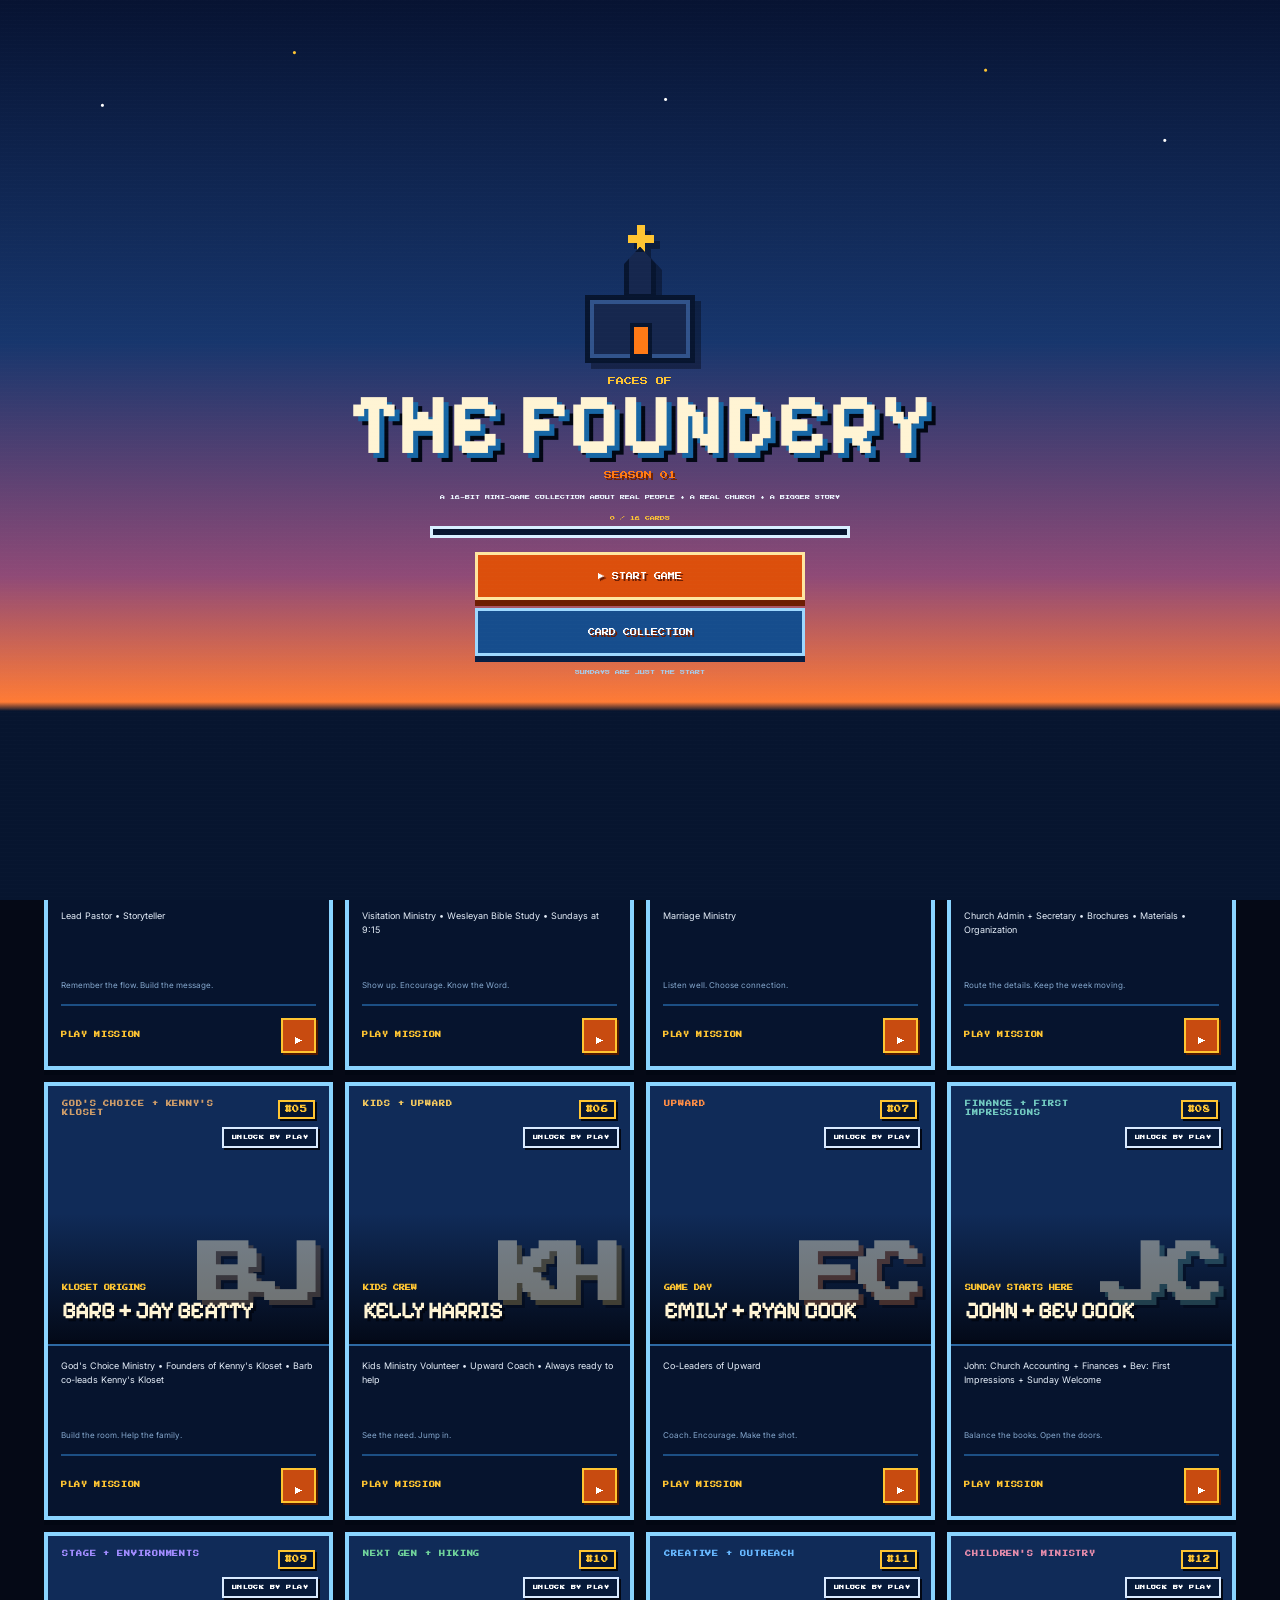
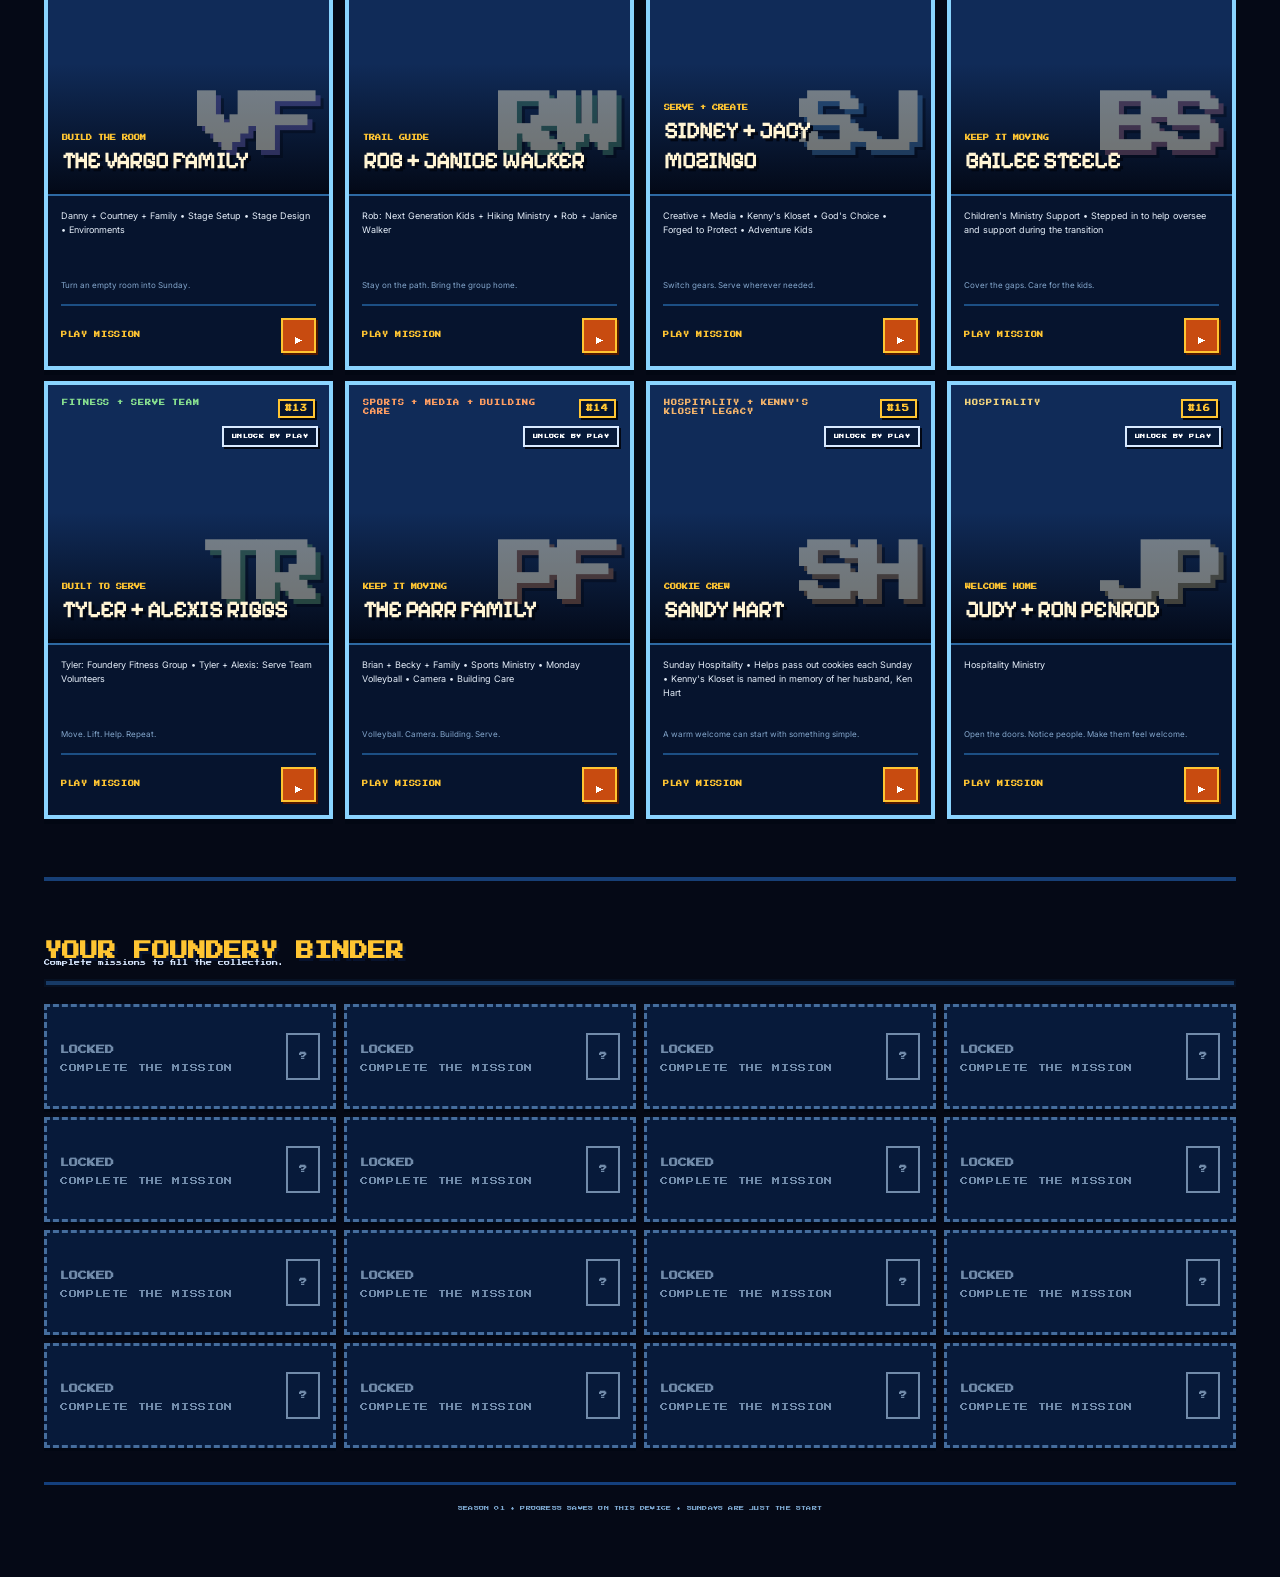
==== commit 1f224a4c: "Add cartridge title screen and persistent run polish" ====
--- a/faces/index.html
+++ b/faces/index.html
@@ -590,9 +590,30 @@
   .name{font-size:14px}.card .cardNo{font-size:5px}.heroGrid>div:first-child:after{height:48px}
 }
 
+
+.bootScreen{position:fixed;inset:0;z-index:5000;display:grid;place-items:center;align-content:center;gap:14px;padding:22px;text-align:center;overflow:hidden;background:linear-gradient(180deg,#071332 0,#17366d 38%,#8f4a77 64%,#ff7b35 78%,#07152f 79%);transition:opacity .3s steps(4,end),transform .3s steps(4,end)}
+.bootScreen.leaving{opacity:0;transform:scale(1.035)}
+.bootStars{position:absolute;inset:0 0 35% 0;background:radial-gradient(circle at 8% 18%,#fff 0 1px,transparent 2px),radial-gradient(circle at 23% 9%,#ffc532 0 1px,transparent 2px),radial-gradient(circle at 52% 17%,#fff 0 1px,transparent 2px),radial-gradient(circle at 77% 12%,#ffc532 0 1px,transparent 2px),radial-gradient(circle at 91% 24%,#fff 0 1px,transparent 2px)}
+.bootChurch{position:relative;width:170px;height:138px;filter:drop-shadow(6px 6px 0 rgba(2,5,16,.4))}
+.bootChurch i{position:absolute;display:block}.churchBody{left:30px;right:30px;bottom:0;height:68px;background:#16274e;border:5px solid #07152f;box-shadow:inset 0 0 0 4px #31538b}.steeple{left:69px;bottom:64px;width:32px;height:52px;background:#16274e;border:5px solid #07152f;clip-path:polygon(50% 0,100% 34%,100% 100%,0 100%,0 34%)}.crossV{left:82px;top:0;width:8px;height:32px;background:#ffc532}.crossH{left:73px;top:10px;width:26px;height:8px;background:#ffc532}.door{left:75px;bottom:5px;width:22px;height:35px;background:#ff7a16;border:4px solid #07152f}
+.bootLogo{position:relative;z-index:2}.bootLogo span,.bootLogo em{display:block;font-family:"Press Start 2P",monospace;font-style:normal}.bootLogo span{font-size:8px;color:#ffc532;margin-bottom:4px}.bootLogo b{display:block;font-family:"Pixelify Sans",monospace;font-size:clamp(44px,10vw,86px);line-height:.84;color:#fff4d4;text-shadow:5px 5px 0 #1767a5,9px 9px 0 #020713}.bootLogo em{margin-top:10px;font-size:8px;color:#ff7a16;text-shadow:2px 2px 0 #6f2304}
+.bootSub{position:relative;z-index:2;max-width:590px;color:#edf6ff;font-family:"Press Start 2P",monospace;font-size:5px;line-height:1.9}.bootProgress{position:relative;z-index:2;width:min(420px,88vw);display:grid;gap:5px;color:#ffc532;font-family:"Press Start 2P",monospace;font-size:5px}.bootProgress i{display:block;height:12px;border:3px solid #d8efff;background:#07152f;padding:2px}.bootProgress b{display:block;height:100%;width:0;background:repeating-linear-gradient(90deg,#ff6b12 0 22px,#ffc532 22px 27px)}
+.bootActions{position:relative;z-index:2;display:grid;gap:8px;width:min(330px,90vw)}.bootActions button{min-height:48px;border:3px solid #ffe6a0;border-radius:0;background:#dc4f0c;color:#fff;box-shadow:0 6px 0 #6d1d03;font-family:"Press Start 2P",monospace;font-size:7px;text-shadow:2px 2px 0 #6d1d03}.bootActions button+button{border-color:#9ed8ff;background:#164d8d;box-shadow:0 6px 0 #071e43}.bootHint{position:relative;z-index:2;color:#a9cae7;font-family:"Press Start 2P",monospace;font-size:5px;animation:blink 1.2s steps(2,end) infinite}
+.gameActions{display:flex;align-items:center;gap:7px}.gameMini{min-height:36px;border:2px solid #8ad4ff;background:#0b2b5a;color:#fff;border-radius:0;box-shadow:2px 2px 0 #020713;font-family:"Press Start 2P",monospace;font-size:5px;padding:0 9px}.slot small{max-width:210px;line-height:1.5;display:-webkit-box;-webkit-line-clamp:2;-webkit-box-orient:vertical;overflow:hidden}
+@media(max-width:560px){.bootScreen{gap:11px;padding:14px}.bootChurch{width:138px;height:110px}.churchBody{left:24px;right:24px;height:54px}.steeple{left:55px;bottom:51px}.crossV{left:66px}.crossH{left:57px}.door{left:59px}.bootLogo b{font-size:46px}.bootSub{font-size:4px}.gameMini{font-size:4px;padding:0 6px}}
+
 </style>
 </head>
 <body>
+<div class="bootScreen" id="bootScreen">
+  <div class="bootStars"></div>
+  <div class="bootChurch"><i class="crossV"></i><i class="crossH"></i><i class="steeple"></i><i class="churchBody"></i><i class="door"></i></div>
+  <div class="bootLogo"><span>FACES OF</span><b>THE FOUNDERY</b><em>SEASON 01</em></div>
+  <div class="bootSub">A 16-BIT MINI-GAME COLLECTION ABOUT REAL PEOPLE • A REAL CHURCH • A BIGGER STORY</div>
+  <div class="bootProgress"><span id="bootCollected">0 / 16 CARDS</span><i><b id="bootFill"></b></i></div>
+  <div class="bootActions"><button type="button" id="bootStart">▶ START GAME</button><button type="button" id="bootCollection">CARD COLLECTION</button></div>
+  <div class="bootHint">SUNDAYS ARE JUST THE START</div>
+</div>
 <div class="app">
 <div class="nav"><div class="brand"><div class="logo">F</div><div><b>Faces of The Foundery</b><span class="seasonTag">Season 01 • Interactive Collection</span></div></div><div class="navProgressWrap"><div class="navpill"><span id="count">0</span>/<span id="total">16</span> COLLECTED</div><div class="navMeter"><i id="navFill"></i></div><button class="sfxToggle" id="sfxToggle" type="button">SFX ON</button></div></div>
 <section class="hero"><div class="heroGrid"><div><div class="eyebrow">Season 01 • 16-Bit Edition</div><h1>FACES OF<br><span>THE FOUNDERY</span></h1><p>One church. Sixteen playable stories. Choose a mission, step into a retro mini-game inspired by how each person serves, and unlock their collectible card.</p><div class="chips"><div class="chip">PRESS START</div><div class="chip">16 MISSIONS</div><div class="chip">QR TO PLAY</div><div class="chip">COLLECT THEM ALL</div></div></div><aside class="heroPanel"><div class="panelKicker">Player Select</div><div class="panelBig">16<br><span>MISSIONS LOADED</span></div><div class="panelFoot"><span>SEASON 01</span><span>READY!</span></div></aside></div></section>
@@ -601,7 +622,7 @@
 <section class="binder"><div class="sectionHead"><div><h2>Your Foundery Binder</h2><p>Complete missions to fill the collection.</p></div></div><div class="binderMeter"><i id="binderFill"></i></div><div class="bindergrid" id="binder"></div></section>
 <div class="foot">SEASON 01 • PROGRESS SAVES ON THIS DEVICE • SUNDAYS ARE JUST THE START</div>
 </div>
-<div class="overlay" id="overlay"><div class="shell" id="shell"><div class="gamebar"><div class="gbrand"><div class="dot"></div><div><div class="gt" id="gt">Mission</div><div class="gs" id="gs">Faces of The Foundery</div></div></div><button class="close" id="close">×</button></div><div class="stage" id="stage"></div></div></div>
+<div class="overlay" id="overlay"><div class="shell" id="shell"><div class="gamebar"><div class="gbrand"><div class="dot"></div><div><div class="gt" id="gt">Mission</div><div class="gs" id="gs">Faces of The Foundery</div></div></div><div class="gameActions"><button class="gameMini" id="restartBtn" type="button">RESTART</button><button class="close" id="close" type="button">×</button></div></div><div class="stage" id="stage"></div></div></div>
 <script>
 var PEOPLE={
 bobby:{name:"Pastor Bobby Westfall",glyph:"BW",series:"LEADERSHIP",accent:"#ff762f",role:"Lead Pastor • Storyteller",mission:"Message Forge",tag:"Remember the flow. Build the message.",game:"bobby"},
@@ -621,7 +642,7 @@
 sandy:{name:"Sandy Hart",glyph:"SH",series:"HOSPITALITY + KENNY'S KLOSET LEGACY",accent:"#f4b46b",role:"Sunday Hospitality • Helps pass out cookies each Sunday • Kenny's Kloset is named in memory of her husband, Ken Hart",mission:"Cookie Crew",tag:"A warm welcome can start with something simple.",game:"cookies"},
 penrod:{name:"Judy + Ron Penrod",glyph:"JP",series:"HOSPITALITY",accent:"#f0d27d",role:"Hospitality Ministry",mission:"Welcome Home",tag:"Open the doors. Notice people. Make them feel welcome.",game:"welcome"}
 };
-var owned=new Set(JSON.parse(localStorage.getItem("facesFounderyPro")||"[]")),cleanup=null,activeFilter="all";var FILTER_MAP={leadership:["bobby","dave"],kids:["kelly","upward","walker","bailee"],hospitality:["cook","sandy","penrod"],sports:["upward","riggs","parr"],outreach:["beatty","mozingo"],behind:["cody","vargo","parr","mozingo"]};function setFilter(k,btn){activeFilter=k;document.querySelectorAll(".filterBtn").forEach(function(x){x.classList.toggle("active",x===btn)});render()}
+var owned=new Set(JSON.parse(localStorage.getItem("facesFounderyPro")||"[]")),results=JSON.parse(localStorage.getItem("facesResults")||"{}"),cleanup=null,activeFilter="all",currentGameId=null;var FILTER_MAP={leadership:["bobby","dave"],kids:["kelly","upward","walker","bailee"],hospitality:["cook","sandy","penrod"],sports:["upward","riggs","parr"],outreach:["beatty","mozingo"],behind:["cody","vargo","parr","mozingo"]};function setFilter(k,btn){activeFilter=k;document.querySelectorAll(".filterBtn").forEach(function(x){x.classList.toggle("active",x===btn)});render()}
 function save(){localStorage.setItem("facesFounderyPro",JSON.stringify(Array.from(owned)));render()}
 function render(){
 var g=document.getElementById("grid"),b=document.getElementById("binder"),keys=Object.keys(PEOPLE),total=keys.length;
@@ -631,7 +652,7 @@
 var c=document.createElement("article");c.className="card"+(yes?" owned":"")+(visible?"":" filteredOut");c.dataset.id=id;c.style.setProperty("--a",p.accent);c.style.setProperty("--delay",(Math.min(i,10)*35)+"ms");
 c.innerHTML='<div class="state">'+(yes?"✓ collected":"unlock by play")+'</div><div class="cardArt"><div class="series"><span>'+p.series+'</span></div><div class="cardNo">#'+String(i+1).padStart(2,"0")+'</div><div class="mono">'+p.glyph+'</div><div class="namewrap"><div class="mission">'+p.mission+'</div><div class="name">'+p.name+'</div></div></div><div class="body"><div class="role">'+p.role+'</div><div class="cardTag">'+p.tag+'</div><div class="playline"><b>'+(yes?"REPLAY MISSION":"PLAY MISSION")+'</b><div class="arrow">↗</div></div></div>';
 c.onclick=function(){openGame(id)};g.appendChild(c);
-var sl=document.createElement("div");sl.className="slot"+(yes?" owned":"");sl.innerHTML='<div><strong>'+(yes?p.name:"Locked")+'</strong><small>'+(yes?p.series:"Complete the mission")+'</small></div><div class="seal">'+(yes?p.glyph:"?")+'</div>';b.appendChild(sl)
+var sl=document.createElement("div");sl.className="slot"+(yes?" owned":"");sl.innerHTML='<div><strong>'+(yes?p.name:"Locked")+'</strong><small>'+(yes?(results[id]?"LAST RUN • "+results[id]:p.series):"Complete the mission")+'</small></div><div class="seal">'+(yes?p.glyph:"?")+'</div>';b.appendChild(sl)
 });
 var pct=total?Math.round(owned.size/total*100):0;
 document.getElementById("count").textContent=owned.size;document.getElementById("total").textContent=total;document.getElementById("progress").textContent=owned.size+" OF "+total+" COMPLETE";
@@ -639,7 +660,7 @@
 }
 function head(id,title,copy){var p=PEOPLE[id],shell=document.getElementById("shell"),num=Object.keys(PEOPLE).indexOf(id)+1;shell.style.setProperty("--a",p.accent);shell.dataset.game=id;document.getElementById("gt").textContent=p.mission;document.getElementById("gs").textContent=p.name+" • "+p.series;document.getElementById("stage").innerHTML='<div class="stageMeta"><span>STAGE '+String(num).padStart(2,"0")+'</span><span>PLAYER 1</span><span>SEASON 01</span></div><div class="intro"><h3>'+title+'</h3><p>'+copy+'</p></div><div id="body"></div>';return document.getElementById("body")}
 function openGame(id){
-closeGame(false);var p=PEOPLE[id],n=Object.keys(PEOPLE).indexOf(id)+1,shell=document.getElementById("shell"),st=document.getElementById("stage");
+closeGame(false);currentGameId=id;var p=PEOPLE[id],n=Object.keys(PEOPLE).indexOf(id)+1,shell=document.getElementById("shell"),st=document.getElementById("stage");
 shell.style.setProperty("--a",p.accent);shell.dataset.game=id;document.getElementById("gt").textContent="Mission Briefing";document.getElementById("gs").textContent=p.name+" • "+p.series;
 document.getElementById("overlay").classList.add("show");document.body.style.overflow="hidden";
 st.innerHTML='<div class="missionSplash"><div class="launchCard" style="--a:'+p.accent+'"><div class="launchCardIn"><div class="launchTop"><span>FACES OF THE FOUNDERY</span><span>#'+String(n).padStart(2,"0")+'</span></div><div class="launchGlyph">'+p.glyph+'</div><div><div class="launchName">'+p.name+'</div><div class="launchSeries">'+p.series+'</div></div></div></div><div class="missionCopy"><div class="micro">STAGE '+String(n).padStart(2,"0")+' / '+String(Object.keys(PEOPLE).length).padStart(2,"0")+' • PLAYER 1</div><h3>'+p.mission+'</h3><p>'+p.tag+'</p><p class="missionRole">'+p.role+'</p><div class="launchActions"><button class="startMission">Start mission</button><button class="secondaryMission">Back</button></div></div></div>';
@@ -787,9 +808,23 @@
 if(sfxBtn){sfxBtn.onclick=function(){sfxEnabled=!sfxEnabled;localStorage.setItem("facesSfx",sfxEnabled?"on":"off");paintSfx();if(sfxEnabled)sfx("select")};paintSfx()}
 document.addEventListener("pointerdown",function(e){if(e.target.closest("button")&&!e.target.closest("#sfxToggle"))sfx("select")},{passive:true});
 var oldUnlock=unlock;
-unlock=function(id,stats){sfx("clear");oldUnlock(id,stats)};
-
-document.querySelectorAll(".filterBtn").forEach(function(btn){btn.onclick=function(){setFilter(btn.dataset.filter,btn)}});render();var direct=new URLSearchParams(location.search).get("person");if(direct&&PEOPLE[direct])setTimeout(function(){openGame(direct)},300);
+unlock=function(id,stats){results[id]=stats;localStorage.setItem("facesResults",JSON.stringify(results));sfx("clear");oldUnlock(id,stats)};
+
+document.querySelectorAll(".filterBtn").forEach(function(btn){btn.onclick=function(){setFilter(btn.dataset.filter,btn)}});
+render();
+var direct=new URLSearchParams(location.search).get("person");
+var restartBtn=document.getElementById("restartBtn");
+if(restartBtn)restartBtn.onclick=function(){if(currentGameId)startGame(currentGameId)};
+var boot=document.getElementById("bootScreen");
+function closeBoot(target){if(!boot)return;boot.classList.add("leaving");sessionStorage.setItem("facesBootSeen","1");sfx("go");setTimeout(function(){boot.style.display="none";if(target){var el=document.querySelector(target);if(el)el.scrollIntoView({behavior:"smooth",block:"start"})}},360)}
+if(boot){
+ document.getElementById("bootCollected").textContent=owned.size+" / "+Object.keys(PEOPLE).length+" CARDS";
+ document.getElementById("bootFill").style.width=Math.round(owned.size/Object.keys(PEOPLE).length*100)+"%";
+ document.getElementById("bootStart").onclick=function(){closeBoot(".sectionHead")};
+ document.getElementById("bootCollection").onclick=function(){closeBoot(".binder")};
+ if(direct||sessionStorage.getItem("facesBootSeen")==="1")boot.style.display="none";
+}
+if(direct&&PEOPLE[direct])setTimeout(function(){openGame(direct)},300);
 </script>
 </body>
 </html>
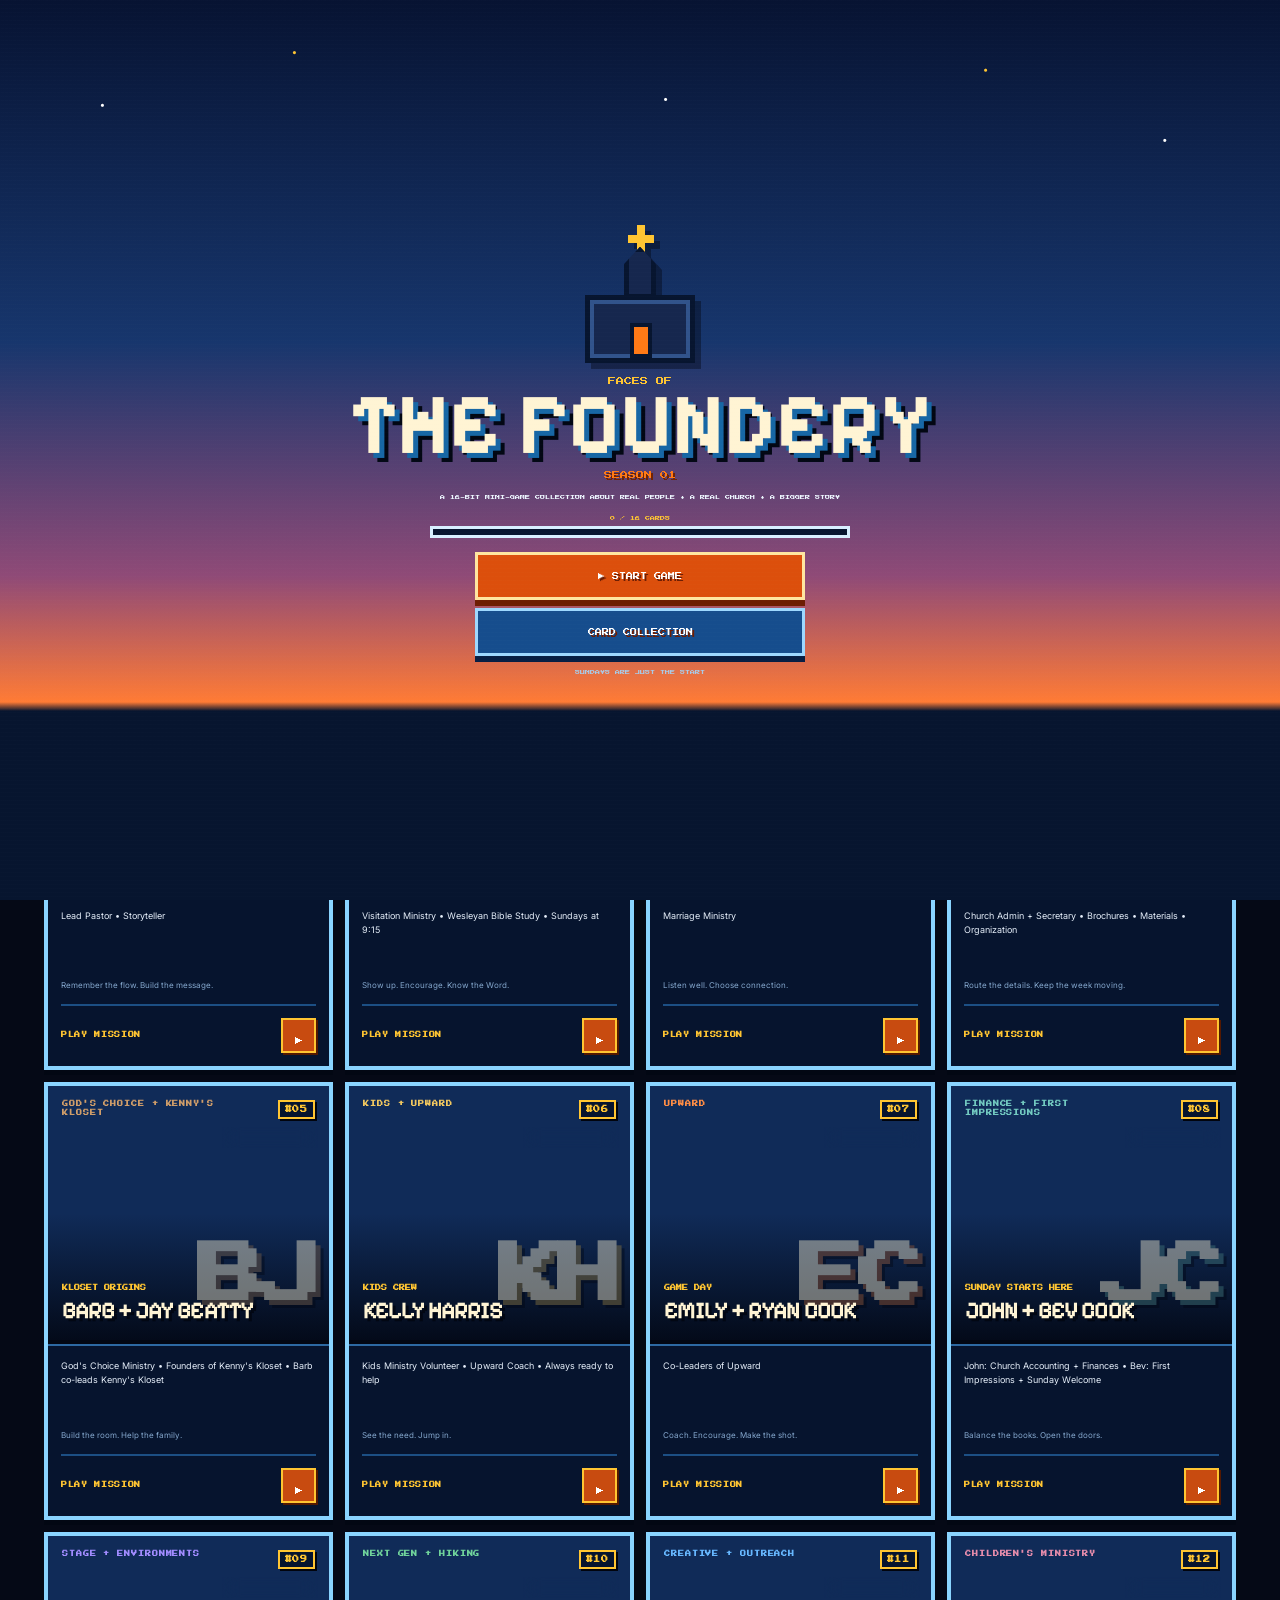
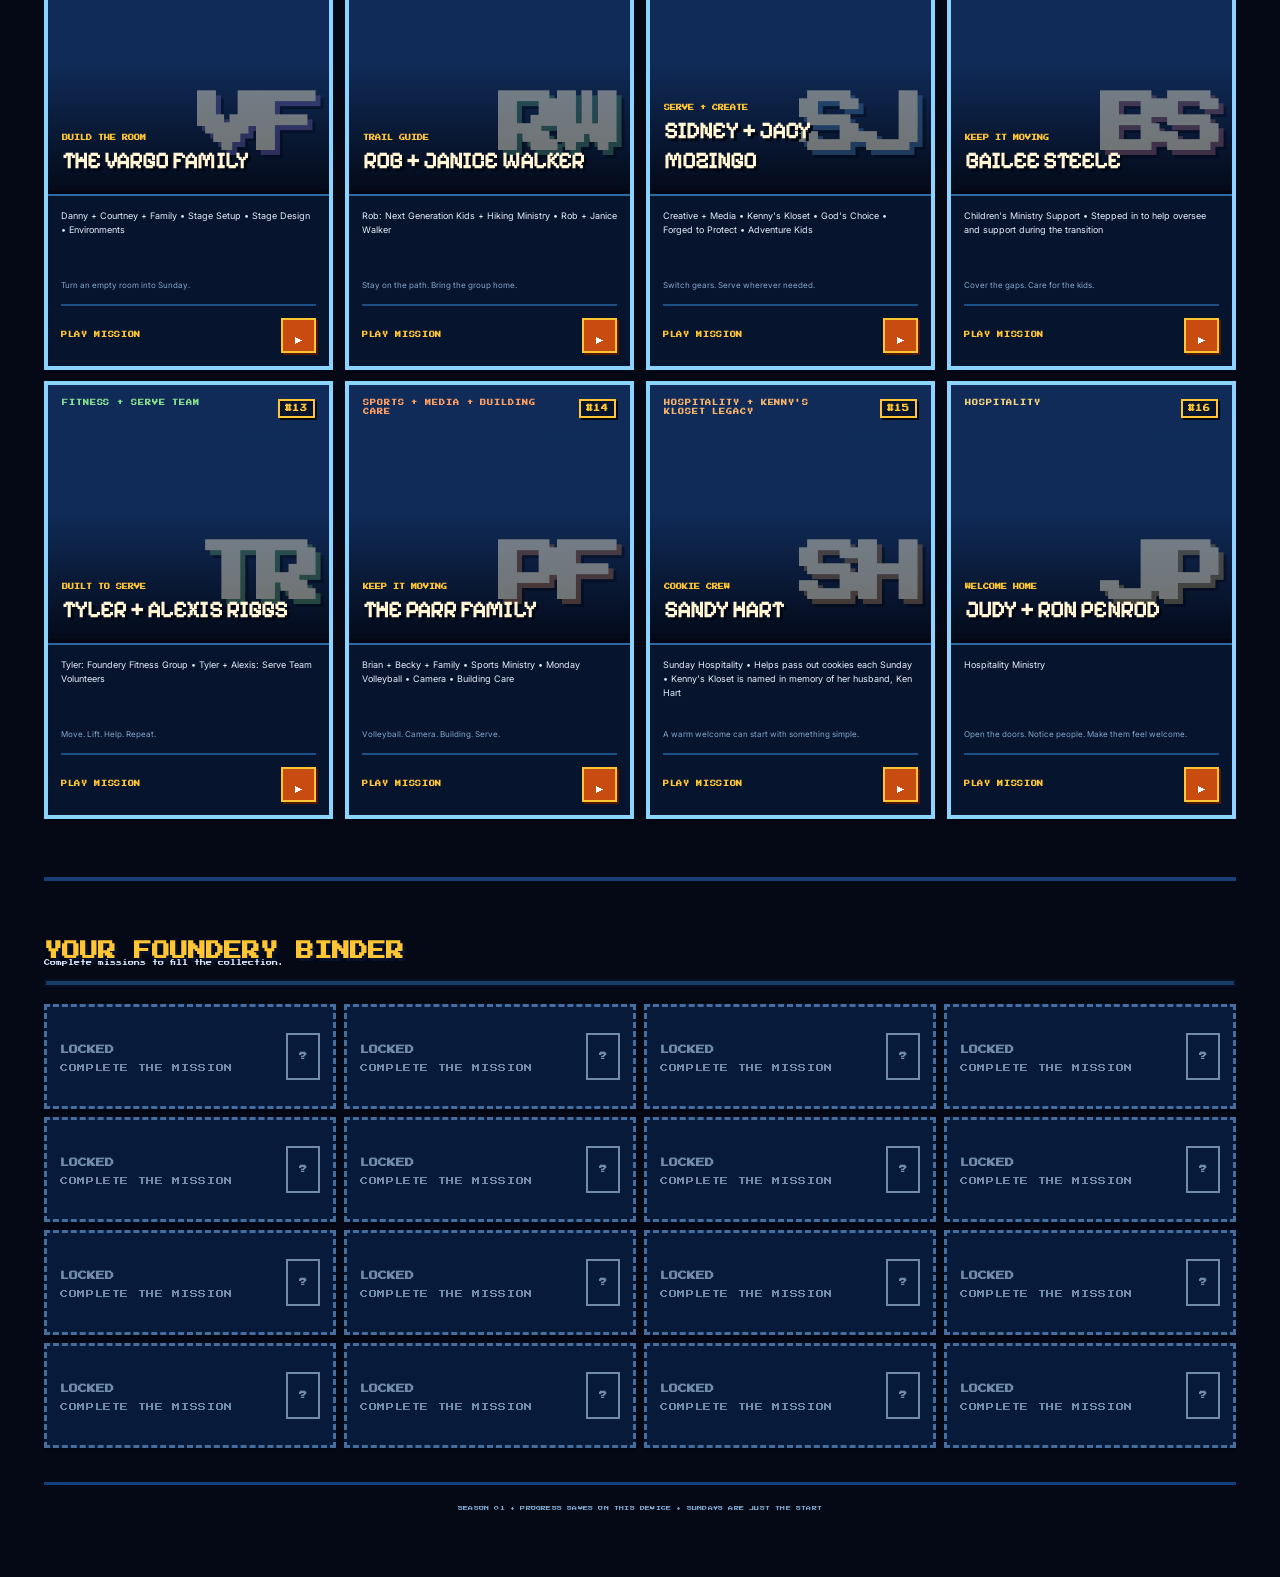
==== commit 9988feee: "Add game-over flow and arcade feedback polish" ====
--- a/faces/index.html
+++ b/faces/index.html
@@ -602,6 +602,12 @@
 .gameActions{display:flex;align-items:center;gap:7px}.gameMini{min-height:36px;border:2px solid #8ad4ff;background:#0b2b5a;color:#fff;border-radius:0;box-shadow:2px 2px 0 #020713;font-family:"Press Start 2P",monospace;font-size:5px;padding:0 9px}.slot small{max-width:210px;line-height:1.5;display:-webkit-box;-webkit-line-clamp:2;-webkit-box-orient:vertical;overflow:hidden}
 @media(max-width:560px){.bootScreen{gap:11px;padding:14px}.bootChurch{width:138px;height:110px}.churchBody{left:24px;right:24px;height:54px}.steeple{left:55px;bottom:51px}.crossV{left:66px}.crossH{left:57px}.door{left:59px}.bootLogo b{font-size:46px}.bootSub{font-size:4px}.gameMini{font-size:4px;padding:0 6px}}
 
+
+.lastRun{border:2px solid #315f8d;background:#071a3a;padding:10px;margin-top:11px;box-shadow:0 3px 0 #020713}.lastRun span,.lastRun b{display:block;font-family:"Press Start 2P",monospace}.lastRun span{font-size:5px;color:#8ad4ff;margin-bottom:6px}.lastRun b{font-size:6px;line-height:1.7;color:#ffc532}
+.gameOver{min-height:500px;display:grid;place-items:center;border:4px solid #d9554d;background:repeating-linear-gradient(180deg,rgba(255,255,255,.025) 0 2px,transparent 2px 7px),#220b12;box-shadow:inset 0 0 0 4px #6d1d25}.gameOverBox{max-width:520px;text-align:center;padding:26px}.gameOverSmall{font-family:"Press Start 2P",monospace;font-size:7px;color:#ff9f8f;margin-bottom:15px}.gameOverTitle{font-family:"Pixelify Sans",monospace;font-weight:700;font-size:62px;line-height:.9;color:#fff0d5;text-shadow:5px 5px 0 #8a2023,8px 8px 0 #020713}.gameOver p{color:#ffd1ca;font-size:12px;line-height:1.6;margin:18px auto}.gameOverActions{display:grid;gap:8px;max-width:320px;margin:auto}.retryBtn,.exitBtn{min-height:48px;border-radius:0;font-family:"Press Start 2P",monospace;font-size:7px;color:#fff}.retryBtn{border:3px solid #ffe7a3;background:#dc4f0c;box-shadow:0 5px 0 #6d1d03}.exitBtn{border:3px solid #9acdf8;background:#154986;box-shadow:0 5px 0 #061b35}
+.shell{position:relative}.shell:after{content:"";position:absolute;inset:0;pointer-events:none;opacity:0;z-index:100}.shell.pulseGood:after{animation:flashGood .22s steps(3,end)}.shell.pulseBad:after{animation:flashBad .22s steps(3,end)}.shell.pulseBad{animation:shellShake .2s steps(4,end)}@keyframes flashGood{0%,100%{opacity:0}45%{opacity:1;background:rgba(105,238,135,.16)}}@keyframes flashBad{0%,100%{opacity:0}45%{opacity:1;background:rgba(255,75,75,.18)}}@keyframes shellShake{25%{transform:translateX(-4px)}50%{transform:translateX(4px)}75%{transform:translateX(-2px)}}
+@media(max-width:560px){.gameOver{min-height:420px}.gameOverTitle{font-size:48px}}
+
 </style>
 </head>
 <body>
@@ -663,7 +669,7 @@
 closeGame(false);currentGameId=id;var p=PEOPLE[id],n=Object.keys(PEOPLE).indexOf(id)+1,shell=document.getElementById("shell"),st=document.getElementById("stage");
 shell.style.setProperty("--a",p.accent);shell.dataset.game=id;document.getElementById("gt").textContent="Mission Briefing";document.getElementById("gs").textContent=p.name+" • "+p.series;
 document.getElementById("overlay").classList.add("show");document.body.style.overflow="hidden";
-st.innerHTML='<div class="missionSplash"><div class="launchCard" style="--a:'+p.accent+'"><div class="launchCardIn"><div class="launchTop"><span>FACES OF THE FOUNDERY</span><span>#'+String(n).padStart(2,"0")+'</span></div><div class="launchGlyph">'+p.glyph+'</div><div><div class="launchName">'+p.name+'</div><div class="launchSeries">'+p.series+'</div></div></div></div><div class="missionCopy"><div class="micro">STAGE '+String(n).padStart(2,"0")+' / '+String(Object.keys(PEOPLE).length).padStart(2,"0")+' • PLAYER 1</div><h3>'+p.mission+'</h3><p>'+p.tag+'</p><p class="missionRole">'+p.role+'</p><div class="launchActions"><button class="startMission">Start mission</button><button class="secondaryMission">Back</button></div></div></div>';
+st.innerHTML='<div class="missionSplash"><div class="launchCard" style="--a:'+p.accent+'"><div class="launchCardIn"><div class="launchTop"><span>FACES OF THE FOUNDERY</span><span>#'+String(n).padStart(2,"0")+'</span></div><div class="launchGlyph">'+p.glyph+'</div><div><div class="launchName">'+p.name+'</div><div class="launchSeries">'+p.series+'</div></div></div></div><div class="missionCopy"><div class="micro">STAGE '+String(n).padStart(2,"0")+' / '+String(Object.keys(PEOPLE).length).padStart(2,"0")+' • PLAYER 1</div><h3>'+p.mission+'</h3><p>'+p.tag+'</p><p class="missionRole">'+p.role+'</p>'+(results[id]?'<div class="lastRun"><span>LAST RUN</span><b>'+results[id]+'</b></div>':'')+'<div class="launchActions"><button class="startMission">Start mission</button><button class="secondaryMission">Back</button></div></div></div>';
 st.querySelector(".startMission").onclick=function(){startGame(id)};st.querySelector(".secondaryMission").onclick=function(){closeGame(true)}
 }
 function runGame(id){var g=PEOPLE[id].game;if(g==="bobby")gameBobby(id);else if(g==="rob")gameRob(id);else if(g==="sort")gameSortCustom(id);else if(g==="reaction")gameReactionCustom(id);else if(g==="sequence")gameSequenceCustom(id);else if(g==="basket")gameBasket(id);else if(g==="visit")gameVisit(id);else if(g==="bridge")gameBridge(id);else if(g==="dual")gameDual(id);else if(g==="parr")gameParr(id);else if(g==="cookies")gameCookies(id);else if(g==="welcome")gameWelcome(id);else if(g==="kids")gameKids(id);else if(g==="fitness")gameFitness(id)}
@@ -674,6 +680,14 @@
   var t1=setTimeout(function(){var w=st.querySelector(".readyWord"),h=st.querySelector(".readyHint");if(w){w.textContent="GO!";w.classList.add("go")}if(h)h.textContent="PLAY!";sfx("go")},650);
   var t2=setTimeout(function(){cleanup=null;runGame(id)},1120);
   cleanup=function(){clearTimeout(t1);clearTimeout(t2)}
+}
+function failGame(id,message){
+  if(cleanup){cleanup();cleanup=null}
+  sfx("bad");
+  var st=document.getElementById("stage");
+  st.innerHTML='<div class="gameOver"><div class="gameOverBox"><div class="gameOverSmall">STAGE FAILED</div><div class="gameOverTitle">TRY AGAIN!</div><p>'+message+'</p><div class="gameOverActions"><button class="retryBtn" type="button">▶ RETRY</button><button class="exitBtn" type="button">MISSION SELECT</button></div></div></div>';
+  st.querySelector(".retryBtn").onclick=function(){startGame(id)};
+  st.querySelector(".exitBtn").onclick=function(){closeGame(true)}
 }
 function closeGame(hide){if(cleanup){cleanup();cleanup=null}if(hide!==false){document.getElementById("overlay").classList.remove("show");document.body.style.overflow=""}}
 document.getElementById("close").onclick=function(){closeGame(true)};
@@ -717,9 +731,9 @@
 ctx.fillStyle="#f0b078";ctx.fillRect(ox-7,oy-18,14,10);
 ctx.fillStyle="#11182b";ctx.fillRect(ox-10,oy-22,20,5);
 ctx.fillStyle="#ff6b12";ctx.fillRect(ox-11,oy+10,8,9);ctx.fillRect(ox+3,oy+10,8,9);
-}function move(dx,dy){if(dead)return;var nx=px+dx,ny=py+dy;if(nx<0||ny<0||nx>6||ny>6||blocks.some(function(b){return b[0]===nx&&b[1]===ny}))return;px=nx;py=ny;for(var i=stops.length-1;i>=0;i--){if(stops[i][0]===px&&stops[i][1]===py){stops.splice(i,1);count++;body.querySelector("#vv").textContent=count+"/5";if(count===5){dead=true;clearInterval(tick);setTimeout(function(){unlock(id,"All five visitation stops completed with "+time+" seconds left")},300)}}}draw()}body.querySelector(".up").onclick=function(){move(0,-1)};body.querySelector(".down").onclick=function(){move(0,1)};body.querySelector(".left").onclick=function(){move(-1,0)};body.querySelector(".right").onclick=function(){move(1,0)};tick=setInterval(function(){time--;body.querySelector("#vt").textContent=time;if(time<=0&&!dead){dead=true;clearInterval(tick);setTimeout(function(){gameVisit(id)},600)}},1000);cleanup=function(){dead=true;clearInterval(tick)};draw()}
+}function move(dx,dy){if(dead)return;var nx=px+dx,ny=py+dy;if(nx<0||ny<0||nx>6||ny>6||blocks.some(function(b){return b[0]===nx&&b[1]===ny}))return;px=nx;py=ny;for(var i=stops.length-1;i>=0;i--){if(stops[i][0]===px&&stops[i][1]===py){stops.splice(i,1);count++;body.querySelector("#vv").textContent=count+"/5";if(count===5){dead=true;clearInterval(tick);setTimeout(function(){unlock(id,"All five visitation stops completed with "+time+" seconds left")},300)}}}draw()}body.querySelector(".up").onclick=function(){move(0,-1)};body.querySelector(".down").onclick=function(){move(0,1)};body.querySelector(".left").onclick=function(){move(-1,0)};body.querySelector(".right").onclick=function(){move(1,0)};tick=setInterval(function(){time--;body.querySelector("#vt").textContent=time;if(time<=0&&!dead){dead=true;clearInterval(tick);setTimeout(function(){failGame(id,"You ran out of time before reaching every visitation stop.")},350)}},1000);cleanup=function(){dead=true;clearInterval(tick)};draw()}
 function gameBridge(id){var body=head(id,"Build the Bridge","Time six connections as the moving marker passes through the green window.");body.innerHTML='<div class="hud"><span>PLANKS <b id="bp">0/6</b></span><span>STREAK <b id="bs">0</b></span></div><div class="arena"><div class="bridgeTrack"><div class="bridgeTarget" id="bt"></div><div class="bridgeNeedle" id="bn"></div></div><button class="bigAction" id="connect">CONNECT</button><div class="bridgeDeck" id="bd"></div></div><div class="feedback" id="bf">Time the connection.</div>';var needle=body.querySelector("#bn"),target=body.querySelector("#bt"),deck=body.querySelector("#bd"),pos=0,dir=1,placed=0,streak=0,left=40,width=16,dead=false,raf;for(var i=0;i<6;i++){var d=document.createElement("div");d.className="bridgePlank";d.textContent="•";deck.appendChild(d)}function tgt(){left=15+Math.random()*58;width=Math.max(10,17-placed);target.style.left=left+"%";target.style.width=width+"%"}function anim(){if(dead)return;pos+=dir*(1.3+placed*.18);if(pos>=94){pos=94;dir=-1}if(pos<=0){pos=0;dir=1}needle.style.left=pos+"%";raf=requestAnimationFrame(anim)}body.querySelector("#connect").onclick=function(){var ok=pos+3>=left&&pos+3<=left+width,fb=body.querySelector("#bf");if(ok){deck.children[placed].classList.add("on");deck.children[placed].textContent="✓";placed++;streak++;body.querySelector("#bp").textContent=placed+"/6";body.querySelector("#bs").textContent=streak;fb.className="feedback good";fb.textContent="CONNECTED";if(placed===6){dead=true;cancelAnimationFrame(raf);setTimeout(function(){unlock(id,"Bridge completed")},300)}else tgt()}else{streak=0;body.querySelector("#bs").textContent=0;fb.className="feedback bad";fb.textContent="MISSED — TRY AGAIN"}};cleanup=function(){dead=true;cancelAnimationFrame(raf)};tgt();anim()}
-function gameDual(id){var body=head(id,"Sunday Starts Here","Keep both Books and Welcome out of the red for 28 seconds.");body.innerHTML='<div class="hud"><span>TIME <b id="dt">28</b></span><span>SCORE <b id="ds">0</b></span></div><div class="dualBoard"><div class="station"><h4>Books</h4><div class="stationMeter"><div class="stationFill" id="books"></div></div><button id="balance">RECONCILE</button></div><div class="station"><h4>Welcome</h4><div class="stationMeter"><div class="stationFill" id="welcome"></div></div><button id="greet">GREET</button></div></div>';var a=78,b=72,time=28,score=0,dead=false,tick;function paint(){var x=body.querySelector("#books"),y=body.querySelector("#welcome");x.style.height=Math.max(0,a)+"%";y.style.height=Math.max(0,b)+"%";x.className="stationFill"+(a<25?" danger":a<45?" warn":"");y.className="stationFill"+(b<25?" danger":b<45?" warn":"")}body.querySelector("#balance").onclick=function(){a=Math.min(100,a+19);b-=3;score+=60;body.querySelector("#ds").textContent=score;paint()};body.querySelector("#greet").onclick=function(){b=Math.min(100,b+20);a-=2;score+=60;body.querySelector("#ds").textContent=score;paint()};tick=setInterval(function(){a-=2.5+Math.random()*2.7;b-=3+Math.random()*3.2;time--;body.querySelector("#dt").textContent=time;paint();if(a<=0||b<=0){dead=true;clearInterval(tick);setTimeout(function(){gameDual(id)},600)}else if(time<=0){dead=true;clearInterval(tick);unlock(id,"Both Sunday systems stayed healthy — "+score+" points")}},1000);cleanup=function(){dead=true;clearInterval(tick)};paint()}
+function gameDual(id){var body=head(id,"Sunday Starts Here","Keep both Books and Welcome out of the red for 28 seconds.");body.innerHTML='<div class="hud"><span>TIME <b id="dt">28</b></span><span>SCORE <b id="ds">0</b></span></div><div class="dualBoard"><div class="station"><h4>Books</h4><div class="stationMeter"><div class="stationFill" id="books"></div></div><button id="balance">RECONCILE</button></div><div class="station"><h4>Welcome</h4><div class="stationMeter"><div class="stationFill" id="welcome"></div></div><button id="greet">GREET</button></div></div>';var a=78,b=72,time=28,score=0,dead=false,tick;function paint(){var x=body.querySelector("#books"),y=body.querySelector("#welcome");x.style.height=Math.max(0,a)+"%";y.style.height=Math.max(0,b)+"%";x.className="stationFill"+(a<25?" danger":a<45?" warn":"");y.className="stationFill"+(b<25?" danger":b<45?" warn":"")}body.querySelector("#balance").onclick=function(){a=Math.min(100,a+19);b-=3;score+=60;body.querySelector("#ds").textContent=score;paint()};body.querySelector("#greet").onclick=function(){b=Math.min(100,b+20);a-=2;score+=60;body.querySelector("#ds").textContent=score;paint()};tick=setInterval(function(){a-=2.5+Math.random()*2.7;b-=3+Math.random()*3.2;time--;body.querySelector("#dt").textContent=time;paint();if(a<=0||b<=0){dead=true;clearInterval(tick);setTimeout(function(){failGame(id,"One side of Sunday dropped to zero. Keep both systems moving.")},350)}else if(time<=0){dead=true;clearInterval(tick);unlock(id,"Both Sunday systems stayed healthy — "+score+" points")}},1000);cleanup=function(){dead=true;clearInterval(tick)};paint()}
 function gameParr(id){var body=head(id,"Keep The Foundery Moving","Three stages: volleyball, camera, then building care.");body.innerHTML='<div class="hud"><span>STAGE <b id="ps">1/3</b></span><span>SCORE <b id="psc">0</b></span></div><div class="stageTabs"><div class="stageTab live">Volleyball</div><div class="stageTab">Camera</div><div class="stageTab">Building</div></div><div id="pstage"></div>';var box=body.querySelector("#pstage"),tabs=body.querySelectorAll(".stageTab"),score=0,dead=false,raf,timer;function tab(n){tabs.forEach(function(t,i){t.classList.toggle("live",i===n)});body.querySelector("#ps").textContent=(n+1)+"/3"}function volley(){tab(0);var hits=0,x=8,dir=1,y=18;box.innerHTML='<div class="volleyCourt"><div class="volleyNet"></div><div class="volleyBall" id="vb"></div></div><button class="bigAction" id="bump">BUMP</button>';var ball=box.querySelector("#vb");function a(){if(dead)return;x+=dir*1.35;if(x>87){x=87;dir=-1}if(x<7){x=7;dir=1}y=18+Math.abs(Math.sin(x/11))*46;ball.style.left=x+"%";ball.style.top=y+"%";raf=requestAnimationFrame(a)}box.querySelector("#bump").onclick=function(){if(y>48){hits++;score+=100;body.querySelector("#psc").textContent=score;if(hits>=4){cancelAnimationFrame(raf);setTimeout(camera,250)}}};a()}function camera(){tab(1);var done=0,tx=0,ty=0;box.innerHTML='<div class="cameraFrame"><div class="cameraTarget" id="ct"></div><div class="cameraBox"></div></div><button class="bigAction" id="frame">FRAME SHOT</button>';var t=box.querySelector("#ct");function move(){tx=10+Math.random()*75;ty=8+Math.random()*60;t.style.left=tx+"%";t.style.top=ty+"%"}move();box.querySelector("#frame").onclick=function(){if(tx>35&&tx<58&&ty>28&&ty<53){done++;score+=150;body.querySelector("#psc").textContent=score;if(done>=3){setTimeout(fixes,250);return}}move()}}function fixes(){tab(2);var fixed=0,active=-1;box.innerHTML='<div class="fixGrid" id="fg"></div>';var fg=box.querySelector("#fg");for(var i=0;i<9;i++){var b=document.createElement("button");b.className="fixSpot";b.textContent="•";b.dataset.i=i;b.onclick=function(){if(+this.dataset.i===active){this.classList.remove("live");this.textContent="✓";fixed++;score+=120;body.querySelector("#psc").textContent=score;active=-1;if(fixed>=5){clearTimeout(timer);setTimeout(function(){unlock(id,"All three Parr family challenges completed — "+score+" points")},300)}else setTimeout(spawn,180)}};fg.appendChild(b)}function spawn(){if(dead||fixed>=5)return;active=Math.floor(Math.random()*9);fg.children[active].classList.add("live");fg.children[active].textContent="!";timer=setTimeout(function(){if(active>=0){fg.children[active].classList.remove("live");fg.children[active].textContent="•";active=-1;spawn()}},1000)}spawn()}cleanup=function(){dead=true;if(raf)cancelAnimationFrame(raf);if(timer)clearTimeout(timer)};volley()}
 function gameCookies(id){var body=head(id,"Cookie Crew","Move the tray and catch 12 cookies before five hit the floor.");body.innerHTML='<div class="hud"><span>CAUGHT <b id="cc">0/12</b></span><span>MISSED <b id="cm">0/5</b></span></div><div class="arcadeFrame"><canvas id="cookie" class="arcadeCanvas" width="420" height="460"></canvas></div><div class="controls"><button class="ctrl" id="cl">←</button><button class="ctrl" id="cr">→</button></div>';var c=body.querySelector("#cookie"),ctx=c.getContext("2d"),tray=170,v=0,arr=[],caught=0,missed=0,dead=false,last=performance.now(),spawn=0,raf;function draw(){
 ctx.imageSmoothingEnabled=false;
@@ -738,9 +752,9 @@
 ctx.fillStyle="#313b4a";ctx.fillRect(tray-4,401,100,6);
 ctx.fillStyle="#d7dce0";ctx.fillRect(tray,407,92,14);
 ctx.fillStyle="#ffffff";ctx.fillRect(tray+8,410,76,5);
-}function step(now){if(dead)return;var dt=Math.min(32,now-last);last=now;tray+=v*dt*.22;v*=.9;tray=Math.max(4,Math.min(324,tray));spawn+=dt;if(spawn>620){spawn=0;arr.push({x:20+Math.random()*380,y:-15,s:2.7+Math.random()*1.7})}arr.forEach(function(o){o.y+=o.s*dt*.075});arr=arr.filter(function(o){if(o.y>398&&o.y<430&&o.x>tray-3&&o.x<tray+95){caught++;body.querySelector("#cc").textContent=caught+"/12";if(caught>=12){dead=true;setTimeout(function(){unlock(id,"Cookie Crew complete — 12 cookies served")},300)}return false}if(o.y>470){missed++;body.querySelector("#cm").textContent=missed+"/5";if(missed>=5){dead=true;setTimeout(function(){gameCookies(id)},600)}return false}return true});draw();if(!dead)raf=requestAnimationFrame(step)}body.querySelector("#cl").onpointerdown=function(){v-=2.2};body.querySelector("#cr").onpointerdown=function(){v+=2.2};cleanup=function(){dead=true;if(raf)cancelAnimationFrame(raf)};raf=requestAnimationFrame(step)}
-function gameWelcome(id){var body=head(id,"Welcome Home","Guests appear around the lobby. Tap them before their welcome window closes.");body.innerHTML='<div class="hud"><span>WELCOMED <b id="ww">0/12</b></span><span>MISSED <b id="wm">0/3</b></span></div><div class="welcomeGrid" id="wg"></div>';var labels=["FRONT DOOR","LOBBY","INFO TABLE","SANCTUARY"],grid=body.querySelector("#wg"),done=0,missed=0,active=-1,dead=false,timer;labels.forEach(function(x,i){var b=document.createElement("button");b.className="welcomeDoor";b.dataset.i=i;b.innerHTML="<b>"+x+"</b>";b.onclick=function(){if(+this.dataset.i===active){var g=this.querySelector(".guest");if(g)g.remove();active=-1;done++;body.querySelector("#ww").textContent=done+"/12";clearTimeout(timer);if(done>=12){dead=true;setTimeout(function(){unlock(id,"Welcome Home complete — 12 guests greeted")},300)}else setTimeout(spawn,150)}};grid.appendChild(b)});function spawn(){if(dead)return;active=Math.floor(Math.random()*4);var g=document.createElement("div");g.className="guest";g.textContent="GUEST";grid.children[active].appendChild(g);timer=setTimeout(function(){if(active>=0){var e=grid.children[active].querySelector(".guest");if(e)e.remove();active=-1;missed++;body.querySelector("#wm").textContent=missed+"/3";if(missed>=3){dead=true;setTimeout(function(){gameWelcome(id)},600)}else spawn()}},850-Math.min(done*25,250))}cleanup=function(){dead=true;clearTimeout(timer)};spawn()}
-function gameKids(id){var body=head(id,"Kids Crew","Tap the glowing ministry need before it disappears. Clear 15 before three expire.");body.innerHTML='<div class="hud"><span>HELPED <b id="kh">0/15</b></span><span>MISSED <b id="km">0/3</b></span></div><div class="kidsGrid" id="kg"></div>';var names=["CAMP","UPWARD","KIDS","SETUP"],grid=body.querySelector("#kg"),done=0,missed=0,active=-1,dead=false,timer;names.forEach(function(x,i){var b=document.createElement("button");b.className="needSpot";b.textContent=x;b.dataset.i=i;b.onclick=function(){if(+this.dataset.i===active){clearTimeout(timer);this.classList.remove("live");active=-1;done++;body.querySelector("#kh").textContent=done+"/15";if(done>=15){dead=true;setTimeout(function(){unlock(id,"Kids Crew complete — 15 needs covered")},300)}else setTimeout(spawn,110)}};grid.appendChild(b)});function spawn(){if(dead)return;active=Math.floor(Math.random()*4);grid.children[active].classList.add("live");timer=setTimeout(function(){if(active>=0){grid.children[active].classList.remove("live");active=-1;missed++;body.querySelector("#km").textContent=missed+"/3";if(missed>=3){dead=true;setTimeout(function(){gameKids(id)},600)}else spawn()}},760-Math.min(done*18,220))}cleanup=function(){dead=true;clearTimeout(timer)};spawn()}
+}function step(now){if(dead)return;var dt=Math.min(32,now-last);last=now;tray+=v*dt*.22;v*=.9;tray=Math.max(4,Math.min(324,tray));spawn+=dt;if(spawn>620){spawn=0;arr.push({x:20+Math.random()*380,y:-15,s:2.7+Math.random()*1.7})}arr.forEach(function(o){o.y+=o.s*dt*.075});arr=arr.filter(function(o){if(o.y>398&&o.y<430&&o.x>tray-3&&o.x<tray+95){caught++;body.querySelector("#cc").textContent=caught+"/12";if(caught>=12){dead=true;setTimeout(function(){unlock(id,"Cookie Crew complete — 12 cookies served")},300)}return false}if(o.y>470){missed++;body.querySelector("#cm").textContent=missed+"/5";if(missed>=5){dead=true;setTimeout(function(){failGame(id,"Five cookies hit the floor. Keep the tray moving and try again.")},350)}return false}return true});draw();if(!dead)raf=requestAnimationFrame(step)}body.querySelector("#cl").onpointerdown=function(){v-=2.2};body.querySelector("#cr").onpointerdown=function(){v+=2.2};cleanup=function(){dead=true;if(raf)cancelAnimationFrame(raf)};raf=requestAnimationFrame(step)}
+function gameWelcome(id){var body=head(id,"Welcome Home","Guests appear around the lobby. Tap them before their welcome window closes.");body.innerHTML='<div class="hud"><span>WELCOMED <b id="ww">0/12</b></span><span>MISSED <b id="wm">0/3</b></span></div><div class="welcomeGrid" id="wg"></div>';var labels=["FRONT DOOR","LOBBY","INFO TABLE","SANCTUARY"],grid=body.querySelector("#wg"),done=0,missed=0,active=-1,dead=false,timer;labels.forEach(function(x,i){var b=document.createElement("button");b.className="welcomeDoor";b.dataset.i=i;b.innerHTML="<b>"+x+"</b>";b.onclick=function(){if(+this.dataset.i===active){var g=this.querySelector(".guest");if(g)g.remove();active=-1;done++;body.querySelector("#ww").textContent=done+"/12";clearTimeout(timer);if(done>=12){dead=true;setTimeout(function(){unlock(id,"Welcome Home complete — 12 guests greeted")},300)}else setTimeout(spawn,150)}};grid.appendChild(b)});function spawn(){if(dead)return;active=Math.floor(Math.random()*4);var g=document.createElement("div");g.className="guest";g.textContent="GUEST";grid.children[active].appendChild(g);timer=setTimeout(function(){if(active>=0){var e=grid.children[active].querySelector(".guest");if(e)e.remove();active=-1;missed++;body.querySelector("#wm").textContent=missed+"/3";if(missed>=3){dead=true;setTimeout(function(){failGame(id,"Three guests got past the welcome team. Watch every entrance.")},350)}else spawn()}},850-Math.min(done*25,250))}cleanup=function(){dead=true;clearTimeout(timer)};spawn()}
+function gameKids(id){var body=head(id,"Kids Crew","Tap the glowing ministry need before it disappears. Clear 15 before three expire.");body.innerHTML='<div class="hud"><span>HELPED <b id="kh">0/15</b></span><span>MISSED <b id="km">0/3</b></span></div><div class="kidsGrid" id="kg"></div>';var names=["CAMP","UPWARD","KIDS","SETUP"],grid=body.querySelector("#kg"),done=0,missed=0,active=-1,dead=false,timer;names.forEach(function(x,i){var b=document.createElement("button");b.className="needSpot";b.textContent=x;b.dataset.i=i;b.onclick=function(){if(+this.dataset.i===active){clearTimeout(timer);this.classList.remove("live");active=-1;done++;body.querySelector("#kh").textContent=done+"/15";if(done>=15){dead=true;setTimeout(function(){unlock(id,"Kids Crew complete — 15 needs covered")},300)}else setTimeout(spawn,110)}};grid.appendChild(b)});function spawn(){if(dead)return;active=Math.floor(Math.random()*4);grid.children[active].classList.add("live");timer=setTimeout(function(){if(active>=0){grid.children[active].classList.remove("live");active=-1;missed++;body.querySelector("#km").textContent=missed+"/3";if(missed>=3){dead=true;setTimeout(function(){failGame(id,"Three needs expired. Stay ready and cover the next one faster.")},350)}else spawn()}},760-Math.min(done*18,220))}cleanup=function(){dead=true;clearTimeout(timer)};spawn()}
 function gameFitness(id){var body=head(id,"Built to Serve","Alternate LEFT and RIGHT for 24 reps. Every six reps, hit SERVE before continuing.");body.innerHTML='<div class="hud"><span>REPS <b id="fr">0/24</b></span><span>COMBO <b id="fc">0</b></span></div><div class="arena"><div class="display"><b id="ft">LEFT</b></div><div class="fitnessLanes"><button class="repBtn next" id="fl">LEFT</button><button class="repBtn" id="frr">RIGHT</button></div><div class="repBar"><i id="fbar"></i></div><button class="bigAction" id="serve" style="margin-top:12px;opacity:.35" disabled>SERVE</button></div>';var reps=0,combo=0,next=0,dead=false,due=false,l=body.querySelector("#fl"),r=body.querySelector("#frr"),serve=body.querySelector("#serve");function paint(){body.querySelector("#fr").textContent=reps+"/24";body.querySelector("#fc").textContent=combo;body.querySelector("#fbar").style.width=(reps/24*100)+"%";l.classList.toggle("next",next===0&&!due);r.classList.toggle("next",next===1&&!due);body.querySelector("#ft").textContent=due?"SERVE":next===0?"LEFT":"RIGHT";serve.disabled=!due;serve.style.opacity=due?"1":".35"}function rep(w){if(dead||due)return;if(w===next){reps++;combo++;next=1-next;if(reps%6===0)due=true;if(reps>=24&&!due){dead=true;setTimeout(function(){unlock(id,"Built to Serve complete — "+combo+" clean reps")},300)}paint()}else{combo=0;paint()}}l.onclick=function(){rep(0)};r.onclick=function(){rep(1)};serve.onclick=function(){if(!due)return;due=false;combo+=3;if(reps>=24){dead=true;setTimeout(function(){unlock(id,"Built to Serve complete — "+combo+" combo score")},300)}paint()};cleanup=function(){dead=true};paint()}
 
 var SORT_DATA={
@@ -794,7 +808,7 @@
     audioCtx=audioCtx||new (window.AudioContext||window.webkitAudioContext)();
     var now=audioCtx.currentTime,o=audioCtx.createOscillator(),g=audioCtx.createGain();
     o.type=type==="clear"?"square":type==="bad"?"sawtooth":"square";
-    var f=type==="go"?660:type==="clear"?784:type==="bad"?110:type==="select"?330:440;
+    var f=type==="go"?660:type==="clear"?784:type==="bad"?110:type==="good"?520:type==="select"?330:440;
     o.frequency.setValueAtTime(f,now);
     if(type==="go")o.frequency.exponentialRampToValueAtTime(990,now+.09);
     if(type==="clear")o.frequency.exponentialRampToValueAtTime(1174,now+.18);
@@ -810,6 +824,10 @@
 var oldUnlock=unlock;
 unlock=function(id,stats){results[id]=stats;localStorage.setItem("facesResults",JSON.stringify(results));sfx("clear");oldUnlock(id,stats)};
 
+var pulseTimer=null;
+function screenPulse(kind){var sh=document.getElementById("shell");if(!sh)return;sh.classList.remove("pulseGood","pulseBad");void sh.offsetWidth;sh.classList.add(kind==="bad"?"pulseBad":"pulseGood");clearTimeout(pulseTimer);pulseTimer=setTimeout(function(){sh.classList.remove("pulseGood","pulseBad")},220)}
+var stageObserver=new MutationObserver(function(ms){ms.forEach(function(m){var el=m.target;if(!(el instanceof Element))return;if(el.classList.contains("good")){screenPulse("good");sfx("good")}else if(el.classList.contains("bad")){screenPulse("bad");sfx("bad")}})});
+stageObserver.observe(document.getElementById("stage"),{subtree:true,attributes:true,attributeFilter:["class"]});
 document.querySelectorAll(".filterBtn").forEach(function(btn){btn.onclick=function(){setFilter(btn.dataset.filter,btn)}});
 render();
 var direct=new URLSearchParams(location.search).get("person");
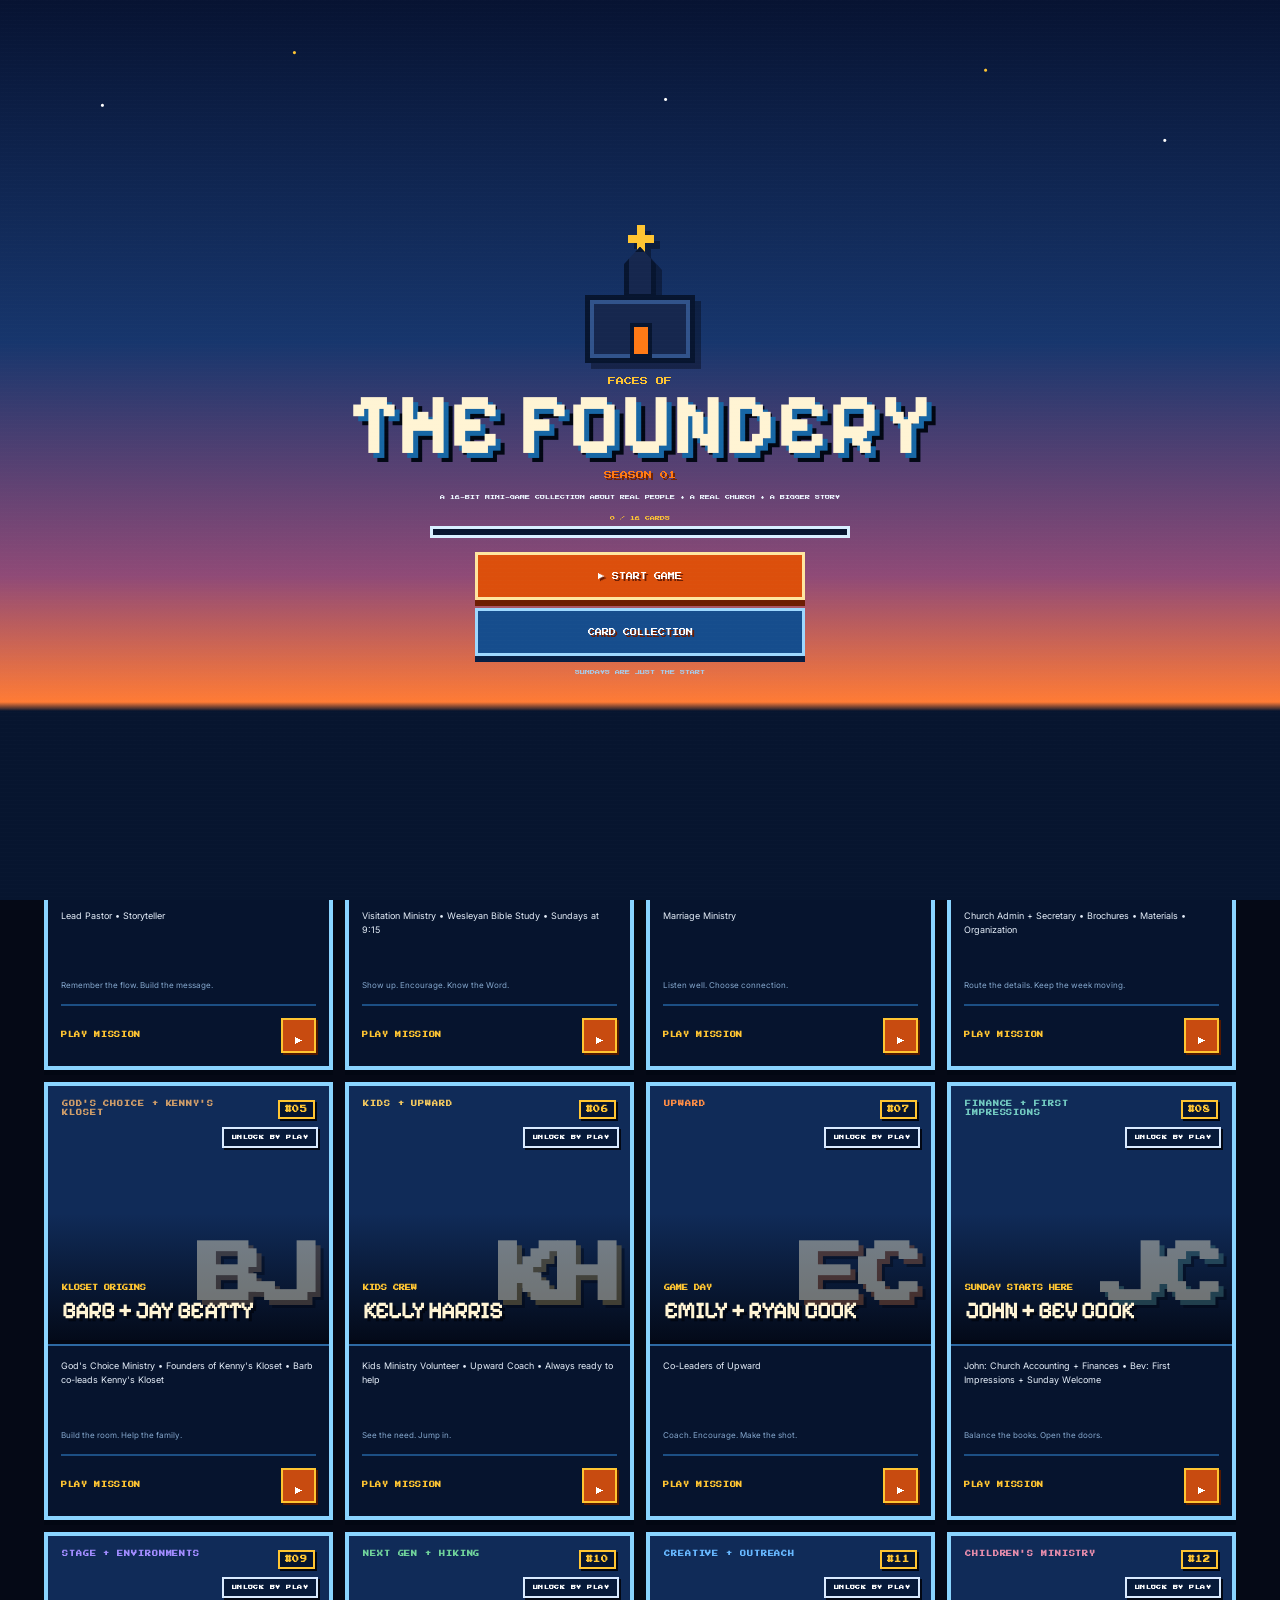
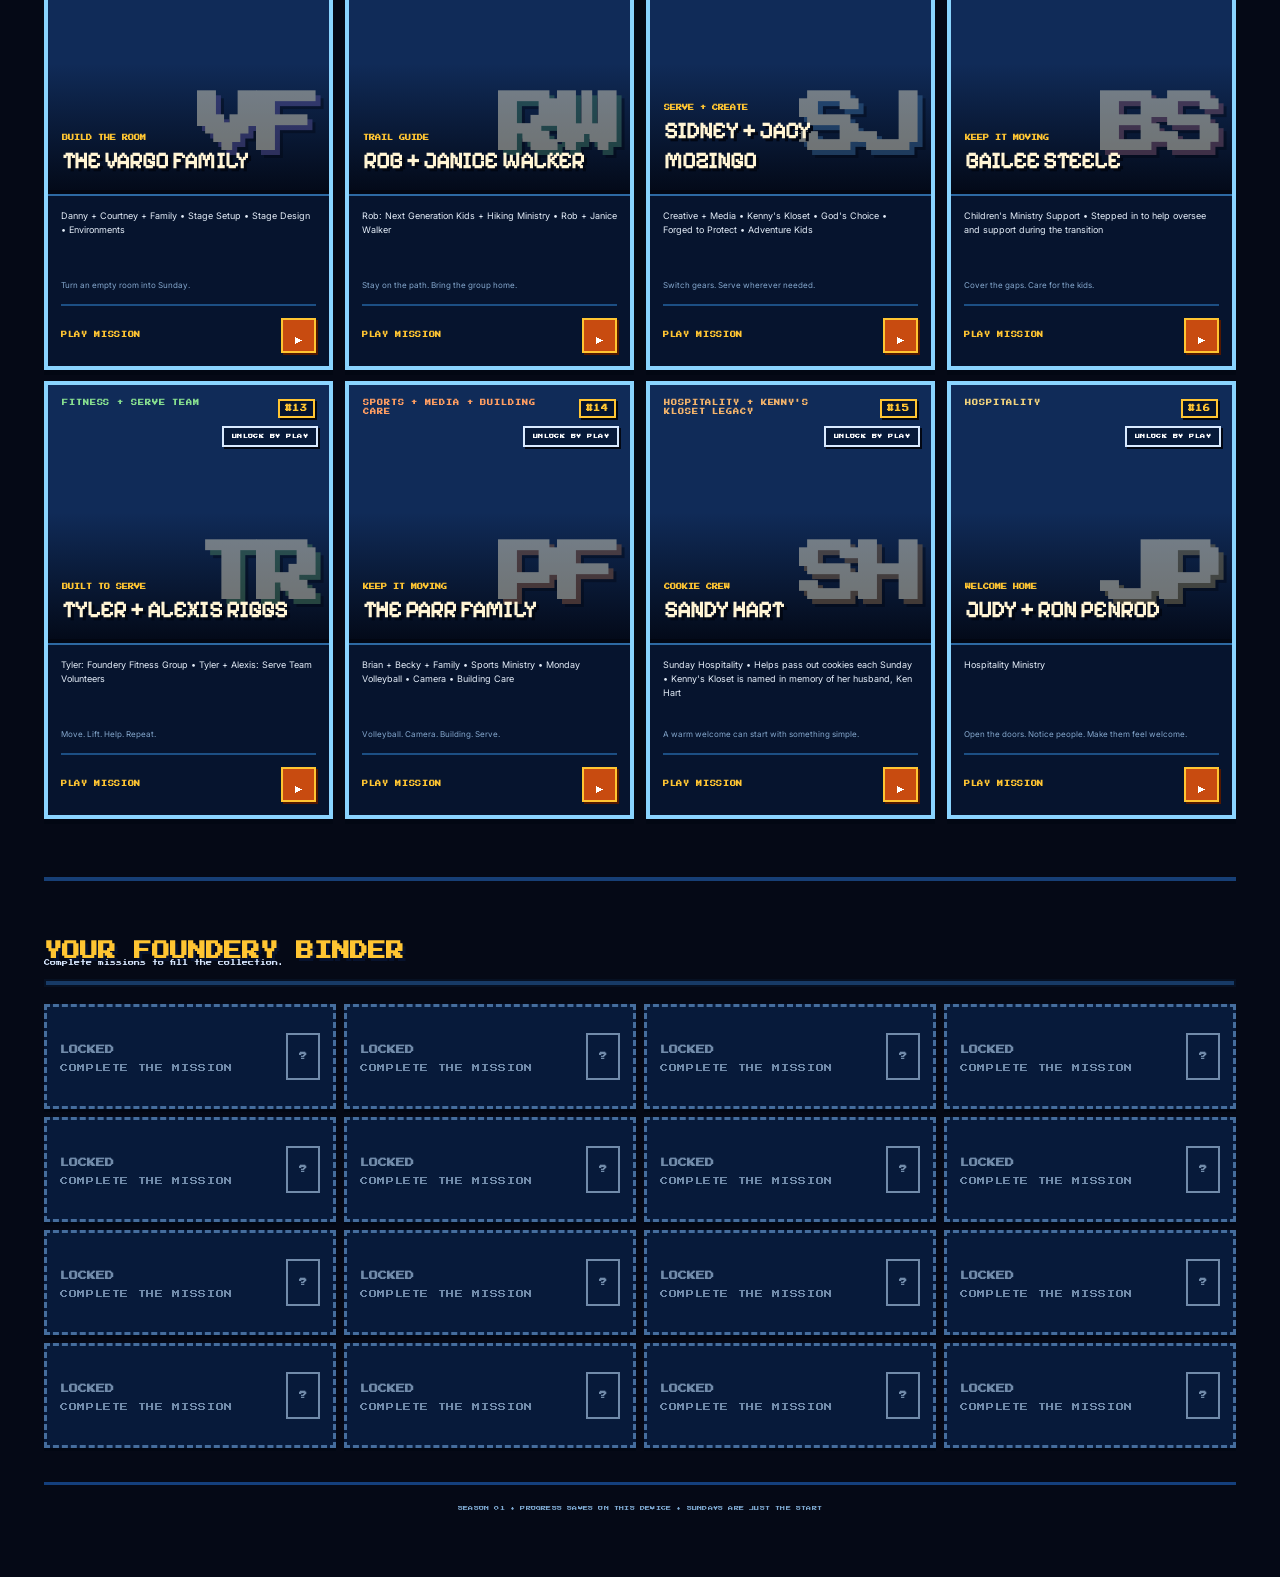
==== commit f51bc963: "Fix mission-state bugs and improve trail and camera gameplay" ====
--- a/faces/index.html
+++ b/faces/index.html
@@ -608,6 +608,10 @@
 .shell{position:relative}.shell:after{content:"";position:absolute;inset:0;pointer-events:none;opacity:0;z-index:100}.shell.pulseGood:after{animation:flashGood .22s steps(3,end)}.shell.pulseBad:after{animation:flashBad .22s steps(3,end)}.shell.pulseBad{animation:shellShake .2s steps(4,end)}@keyframes flashGood{0%,100%{opacity:0}45%{opacity:1;background:rgba(105,238,135,.16)}}@keyframes flashBad{0%,100%{opacity:0}45%{opacity:1;background:rgba(255,75,75,.18)}}@keyframes shellShake{25%{transform:translateX(-4px)}50%{transform:translateX(4px)}75%{transform:translateX(-2px)}}
 @media(max-width:560px){.gameOver{min-height:420px}.gameOverTitle{font-size:48px}}
 
+
+#lives{color:#ff8b78;letter-spacing:2px}.trailwrap{position:relative}.trailwrap:after{content:"ROCKS HURT • MARKERS HELP";position:absolute;left:8px;right:8px;top:8px;text-align:center;color:#fff7d8;font-family:"Press Start 2P",monospace;font-size:5px;text-shadow:2px 2px 0 #020713;pointer-events:none;opacity:.8}
+.cameraFrame:after{content:"CENTER TARGET";position:absolute;left:50%;bottom:8px;transform:translateX(-50%);color:#8ad4ff;font-family:"Press Start 2P",monospace;font-size:5px;text-shadow:2px 2px 0 #020713}
+
 </style>
 </head>
 <body>
@@ -682,6 +686,7 @@
   cleanup=function(){clearTimeout(t1);clearTimeout(t2)}
 }
 function failGame(id,message){
+  if(currentGameId!==id||!document.getElementById("overlay").classList.contains("show"))return;
   if(cleanup){cleanup();cleanup=null}
   sfx("bad");
   var st=document.getElementById("stage");
@@ -689,7 +694,7 @@
   st.querySelector(".retryBtn").onclick=function(){startGame(id)};
   st.querySelector(".exitBtn").onclick=function(){closeGame(true)}
 }
-function closeGame(hide){if(cleanup){cleanup();cleanup=null}if(hide!==false){document.getElementById("overlay").classList.remove("show");document.body.style.overflow=""}}
+function closeGame(hide){if(cleanup){cleanup();cleanup=null}if(hide!==false){document.getElementById("overlay").classList.remove("show");document.body.style.overflow="";currentGameId=null}}
 document.getElementById("close").onclick=function(){closeGame(true)};
 function unlock(id,stats){
 if(cleanup){cleanup();cleanup=null}var p=PEOPLE[id],first=!owned.has(id);owned.add(id);save();var n=Object.keys(PEOPLE).indexOf(id)+1,box=document.createElement("div");box.className="reveal";
@@ -698,7 +703,7 @@
 box.querySelector(".done").onclick=function(){closeGame(true)};document.getElementById("stage").appendChild(box)
 }
 function gameBobby(id){var body=head(id,"Message Forge","Watch the sequence of message beats, then repeat it from memory. Three rounds. Each round gets longer.");var beats=["SCRIPTURE","STORY","MEANING","RESPONSE"],round=0,seq=[],input=[],locked=true,dead=false;body.innerHTML='<div class="hud"><span>ROUND <b id="r">1/3</b></span><span>STREAK <b id="st">0</b></span></div><div class="arena"><div class="display"><b id="label">WATCH</b></div><div class="pads" id="pads"></div></div><div class="feedback" id="fb">The forge is heating up.</div>';var pads=body.querySelector("#pads"),label=body.querySelector("#label"),fb=body.querySelector("#fb");beats.forEach(function(x,i){var btn=document.createElement("button");btn.className="pad";btn.textContent=x;btn.onclick=function(){press(i,btn)};pads.appendChild(btn)});function sleep(ms){return new Promise(function(res){setTimeout(res,ms)})}async function show(){locked=true;input=[];fb.className="feedback";fb.textContent="Watch the sequence.";label.textContent="WATCH";seq=[];for(var i=0;i<3+round;i++)seq.push(Math.floor(Math.random()*4));await sleep(500);for(var j=0;j<seq.length;j++){if(dead)return;var p=pads.children[seq[j]];p.classList.add("live");label.textContent=beats[seq[j]];await sleep(390);p.classList.remove("live");await sleep(120)}locked=false;label.textContent="YOUR TURN";fb.textContent="Repeat it."}function press(i,btn){if(locked||dead)return;var expected=seq[input.length];if(i===expected){input.push(i);btn.classList.add("live");setTimeout(function(){btn.classList.remove("live")},130);body.querySelector("#st").textContent=input.length;if(input.length===seq.length){locked=true;round++;fb.className="feedback good";fb.textContent="Clean sequence.";if(round===3)setTimeout(function(){unlock(id,"You forged all three message sequences")},600);else{body.querySelector("#r").textContent=(round+1)+"/3";setTimeout(show,700)}}}else{btn.classList.add("bad");setTimeout(function(){btn.classList.remove("bad")},250);input=[];body.querySelector("#st").textContent=0;fb.className="feedback bad";fb.textContent="Sequence broke. Watch again.";locked=true;setTimeout(show,800)}}cleanup=function(){dead=true};show()}
-function gameRob(id){var body=head(id,"Trail Guide","Guide the hiker through the full route. Dodge rocks and collect trail markers along the way.");body.innerHTML='<div class="hud"><span>DISTANCE <b id="dist">0%</b></span><span>MARKERS <b id="marks">0</b></span></div><div class="trailwrap"><canvas id="trail" width="360" height="480"></canvas></div><div class="controls"><button class="ctrl" id="left">←</button><button class="ctrl" id="right">→</button></div><div class="feedback" id="rf">Stay centered. Watch the trail ahead.</div>';var c=body.querySelector("#trail"),ctx=c.getContext("2d"),x=180,v=0,objs=[],marks=0,start=performance.now(),last=start,spawn=0,dead=false,dur=16000;function add(){var m=Math.random()<.34;objs.push({x:65+Math.random()*230,y:-30,m:m,s:m?2.8:3.4+Math.random()})}function draw(t){ctx.clearRect(0,0,360,480);var gr=ctx.createLinearGradient(0,0,0,480);gr.addColorStop(0,"#173126");gr.addColorStop(1,"#0b1510");ctx.fillStyle=gr;ctx.fillRect(0,0,360,480);ctx.fillStyle="#75664f";ctx.beginPath();ctx.moveTo(115,0);ctx.lineTo(245,0);ctx.lineTo(298,480);ctx.lineTo(62,480);ctx.closePath();ctx.fill();ctx.strokeStyle="rgba(255,255,255,.12)";ctx.setLineDash([15,18]);ctx.beginPath();ctx.moveTo(180,0);ctx.lineTo(180,480);ctx.stroke();ctx.setLineDash([]);objs.forEach(function(o){if(o.m){ctx.strokeStyle="#85e2a8";ctx.lineWidth=4;ctx.beginPath();ctx.arc(o.x,o.y,9,0,Math.PI*2);ctx.stroke()}else{ctx.fillStyle="#3f3529";ctx.beginPath();ctx.moveTo(o.x,o.y-15);ctx.lineTo(o.x-15,o.y+13);ctx.lineTo(o.x+16,o.y+12);ctx.closePath();ctx.fill()}});ctx.fillStyle="#f1f5f7";ctx.beginPath();ctx.arc(x,405,8,0,Math.PI*2);ctx.fill();ctx.strokeStyle="#f1f5f7";ctx.lineWidth=5;ctx.beginPath();ctx.moveTo(x,413);ctx.lineTo(x,440);ctx.moveTo(x,421);ctx.lineTo(x-11,430);ctx.moveTo(x,421);ctx.lineTo(x+11,430);ctx.stroke()}function step(now){if(dead)return;var dt=Math.min(32,now-last);last=now;x+=v*dt*.18;v*=.88;x=Math.max(80,Math.min(280,x));spawn+=dt;if(spawn>610){spawn=0;add()}objs.forEach(function(o){o.y+=o.s*dt*.08});objs=objs.filter(function(o){var hit=Math.abs(o.x-x)<20&&Math.abs(o.y-405)<24;if(hit&&o.m){marks++;body.querySelector("#marks").textContent=marks;return false}return o.y<520});var pct=Math.min(100,Math.floor((now-start)/dur*100));body.querySelector("#dist").textContent=pct+"%";draw(now-start);if(now-start>=dur){unlock(id,"Trail complete with "+marks+" markers collected");return}requestAnimationFrame(step)}body.querySelector("#left").onpointerdown=function(){v-=1.7};body.querySelector("#right").onpointerdown=function(){v+=1.7};cleanup=function(){dead=true};requestAnimationFrame(step)}
+function gameRob(id){var body=head(id,"Trail Guide","Guide the hiker through the full route. Dodge rocks and collect trail markers along the way.");body.innerHTML='<div class="hud"><span>DISTANCE <b id="dist">0%</b></span><span>MARKERS <b id="marks">0</b></span><span>LIVES <b id="lives">♥♥♥</b></span></div><div class="trailwrap"><canvas id="trail" width="360" height="480"></canvas></div><div class="controls"><button class="ctrl" id="left">←</button><button class="ctrl" id="right">→</button></div><div class="feedback" id="rf">Stay centered. Watch the trail ahead.</div>';var c=body.querySelector("#trail"),ctx=c.getContext("2d"),x=180,v=0,objs=[],marks=0,lives=3,invuln=0,start=performance.now(),last=start,spawn=0,dead=false,dur=16000;function add(){var m=Math.random()<.34;objs.push({x:65+Math.random()*230,y:-30,m:m,s:m?2.8:3.4+Math.random()})}function draw(t){ctx.clearRect(0,0,360,480);var gr=ctx.createLinearGradient(0,0,0,480);gr.addColorStop(0,"#173126");gr.addColorStop(1,"#0b1510");ctx.fillStyle=gr;ctx.fillRect(0,0,360,480);ctx.fillStyle="#75664f";ctx.beginPath();ctx.moveTo(115,0);ctx.lineTo(245,0);ctx.lineTo(298,480);ctx.lineTo(62,480);ctx.closePath();ctx.fill();ctx.strokeStyle="rgba(255,255,255,.12)";ctx.setLineDash([15,18]);ctx.beginPath();ctx.moveTo(180,0);ctx.lineTo(180,480);ctx.stroke();ctx.setLineDash([]);objs.forEach(function(o){if(o.m){ctx.strokeStyle="#85e2a8";ctx.lineWidth=4;ctx.beginPath();ctx.arc(o.x,o.y,9,0,Math.PI*2);ctx.stroke()}else{ctx.fillStyle="#3f3529";ctx.beginPath();ctx.moveTo(o.x,o.y-15);ctx.lineTo(o.x-15,o.y+13);ctx.lineTo(o.x+16,o.y+12);ctx.closePath();ctx.fill()}});ctx.fillStyle="#f1f5f7";ctx.beginPath();ctx.arc(x,405,8,0,Math.PI*2);ctx.fill();ctx.strokeStyle="#f1f5f7";ctx.lineWidth=5;ctx.beginPath();ctx.moveTo(x,413);ctx.lineTo(x,440);ctx.moveTo(x,421);ctx.lineTo(x-11,430);ctx.moveTo(x,421);ctx.lineTo(x+11,430);ctx.stroke()}function step(now){if(dead)return;var dt=Math.min(32,now-last);last=now;x+=v*dt*.18;v*=.88;x=Math.max(80,Math.min(280,x));spawn+=dt;if(spawn>610){spawn=0;add()}objs.forEach(function(o){o.y+=o.s*dt*.08});invuln=Math.max(0,invuln-dt);objs=objs.filter(function(o){var hit=Math.abs(o.x-x)<20&&Math.abs(o.y-405)<24;if(hit&&o.m){marks++;body.querySelector("#marks").textContent=marks;sfx("good");return false}if(hit&&!o.m&&invuln<=0){lives--;invuln=850;body.querySelector("#lives").textContent="♥".repeat(lives)+"♡".repeat(3-lives);screenPulse("bad");sfx("bad");if(lives<=0){dead=true;failGame(id,"Too many rocks knocked you off the trail. Dodge hazards and collect trail markers.");}return false}return o.y<520});if(dead)return;var pct=Math.min(100,Math.floor((now-start)/dur*100));body.querySelector("#dist").textContent=pct+"%";draw(now-start);if(now-start>=dur){unlock(id,"Trail complete with "+marks+" markers collected");return}requestAnimationFrame(step)}body.querySelector("#left").onpointerdown=function(){v-=1.7};body.querySelector("#right").onpointerdown=function(){v+=1.7};cleanup=function(){dead=true};requestAnimationFrame(step)}
 function gameJacy(id){var body=head(id,"Kloset Rush","A donation rush just came in. Sort each item into the right area before time expires.");var items=[["Kids hoodie","KIDS","KH"],["Women coat","ADULTS","WC"],["Sneakers","SHOES","SN"],["Backpack","ACCESSORIES","BP"],["Boys jeans","KIDS","BJ"],["Mens shirt","ADULTS","MS"],["Winter boots","SHOES","WB"],["Purse","ACCESSORIES","PR"]],n=0,score=0,combo=0,dead=false,time=25,tick;items.sort(function(){return Math.random()-.5});body.innerHTML='<div class="hud"><span>TIME <b id="time">25</b></span><span>SCORE <b id="score">0</b></span><span>COMBO <b id="combo">0</b></span></div><div class="conveyor"><div class="item"><div><b id="ig">--</b><small id="in">Loading</small></div></div></div><div class="bins" id="bins"></div><div class="feedback" id="jf">Sort accurately. Speed comes second.</div>';["KIDS","ADULTS","SHOES","ACCESSORIES"].forEach(function(x){var btn=document.createElement("button");btn.className="bin";btn.textContent=x;btn.onclick=function(){pick(x,btn)};body.querySelector("#bins").appendChild(btn)});function paint(){var it=items[n%items.length];body.querySelector("#ig").textContent=it[2];body.querySelector("#in").textContent=it[0]}function pick(cat,btn){if(dead)return;var it=items[n%items.length],ok=cat===it[1],fb=body.querySelector("#jf");btn.classList.add(ok?"good":"bad");setTimeout(function(){btn.classList.remove("good","bad")},220);if(ok){combo++;score+=100+Math.min(combo,8)*15;fb.className="feedback good";fb.textContent="SORTED — "+it[0]+" • COMBO X"+combo}else{combo=0;score=Math.max(0,score-40);fb.className="feedback bad";fb.textContent="WRONG BIN — "+it[0]+" → "+it[1]}body.querySelector("#score").textContent=score;body.querySelector("#combo").textContent=combo;n++;paint()}tick=setInterval(function(){time--;body.querySelector("#time").textContent=Math.max(0,time);if(time<=0){dead=true;clearInterval(tick);unlock(id,"Kloset Rush finished with "+score+" points")}},1000);cleanup=function(){dead=true;clearInterval(tick)};paint()}
 function gameSidney(id){var body=head(id,"Control Room","Hit the live production cue before the timing window closes. Twelve cues. Speed increases as you go.");var cues=["CAMERA","LYRICS","AUDIO","STREAM"],round=0,score=0,combo=0,active=-1,locked=true,dead=false,timer=null,start=0;body.innerHTML='<div class="hud"><span>CUE <b id="sr">1/12</b></span><span>SCORE <b id="ss">0</b></span><span>COMBO <b id="sc">0</b></span></div><div class="arena"><div class="monitor"><b id="cue">STANDBY</b></div><div class="pads" id="cpads"></div></div><div class="feedback" id="sf">Watch the monitor.</div>';var pads=body.querySelector("#cpads");cues.forEach(function(x,i){var btn=document.createElement("button");btn.className="pad";btn.textContent=x;btn.onclick=function(){hit(i,btn)};pads.appendChild(btn)});function next(){if(dead)return;if(round>=12){unlock(id,"Control Room complete with "+score+" points");return}locked=false;active=Math.floor(Math.random()*4);start=performance.now();Array.from(pads.children).forEach(function(p,i){p.classList.toggle("live",i===active)});body.querySelector("#cue").textContent="GO "+cues[active];body.querySelector("#sr").textContent=(round+1)+"/12";var win=Math.max(600,1050-round*25);timer=setTimeout(function(){resolve(false,null)},win)}function hit(i,btn){if(locked)return;resolve(i===active,btn)}function resolve(ok,btn){if(locked||dead)return;locked=true;clearTimeout(timer);Array.from(pads.children).forEach(function(p){p.classList.remove("live")});var fb=body.querySelector("#sf");if(ok){var react=Math.round(performance.now()-start);combo++;score+=react<350?250:150;btn.classList.add("good");setTimeout(function(){btn.classList.remove("good")},190);fb.className="feedback good";fb.textContent=(react<350?"PERFECT":"CLEAN")+" — "+react+"MS"}else{combo=0;if(btn){btn.classList.add("bad");setTimeout(function(){btn.classList.remove("bad")},190)}fb.className="feedback bad";fb.textContent=btn?"WRONG CUE — RECOVER":"MISSED WINDOW — RESET"}body.querySelector("#ss").textContent=score;body.querySelector("#sc").textContent=combo;round++;body.querySelector("#cue").textContent="STANDBY";setTimeout(next,430)}cleanup=function(){dead=true;clearTimeout(timer)};setTimeout(next,700)}
 
@@ -731,10 +736,10 @@
 ctx.fillStyle="#f0b078";ctx.fillRect(ox-7,oy-18,14,10);
 ctx.fillStyle="#11182b";ctx.fillRect(ox-10,oy-22,20,5);
 ctx.fillStyle="#ff6b12";ctx.fillRect(ox-11,oy+10,8,9);ctx.fillRect(ox+3,oy+10,8,9);
-}function move(dx,dy){if(dead)return;var nx=px+dx,ny=py+dy;if(nx<0||ny<0||nx>6||ny>6||blocks.some(function(b){return b[0]===nx&&b[1]===ny}))return;px=nx;py=ny;for(var i=stops.length-1;i>=0;i--){if(stops[i][0]===px&&stops[i][1]===py){stops.splice(i,1);count++;body.querySelector("#vv").textContent=count+"/5";if(count===5){dead=true;clearInterval(tick);setTimeout(function(){unlock(id,"All five visitation stops completed with "+time+" seconds left")},300)}}}draw()}body.querySelector(".up").onclick=function(){move(0,-1)};body.querySelector(".down").onclick=function(){move(0,1)};body.querySelector(".left").onclick=function(){move(-1,0)};body.querySelector(".right").onclick=function(){move(1,0)};tick=setInterval(function(){time--;body.querySelector("#vt").textContent=time;if(time<=0&&!dead){dead=true;clearInterval(tick);setTimeout(function(){failGame(id,"You ran out of time before reaching every visitation stop.")},350)}},1000);cleanup=function(){dead=true;clearInterval(tick)};draw()}
+}function move(dx,dy){if(dead)return;var nx=px+dx,ny=py+dy;if(nx<0||ny<0||nx>6||ny>6||blocks.some(function(b){return b[0]===nx&&b[1]===ny}))return;px=nx;py=ny;for(var i=stops.length-1;i>=0;i--){if(stops[i][0]===px&&stops[i][1]===py){stops.splice(i,1);count++;body.querySelector("#vv").textContent=count+"/5";if(count===5){dead=true;clearInterval(tick);setTimeout(function(){unlock(id,"All five visitation stops completed with "+time+" seconds left")},300)}}}draw()}body.querySelector(".up").onclick=function(){move(0,-1)};body.querySelector(".down").onclick=function(){move(0,1)};body.querySelector(".left").onclick=function(){move(-1,0)};body.querySelector(".right").onclick=function(){move(1,0)};tick=setInterval(function(){time--;body.querySelector("#vt").textContent=time;if(time<=0&&!dead){dead=true;clearInterval(tick);failGame(id,"You ran out of time before reaching every visitation stop.")}},1000);cleanup=function(){dead=true;clearInterval(tick)};draw()}
 function gameBridge(id){var body=head(id,"Build the Bridge","Time six connections as the moving marker passes through the green window.");body.innerHTML='<div class="hud"><span>PLANKS <b id="bp">0/6</b></span><span>STREAK <b id="bs">0</b></span></div><div class="arena"><div class="bridgeTrack"><div class="bridgeTarget" id="bt"></div><div class="bridgeNeedle" id="bn"></div></div><button class="bigAction" id="connect">CONNECT</button><div class="bridgeDeck" id="bd"></div></div><div class="feedback" id="bf">Time the connection.</div>';var needle=body.querySelector("#bn"),target=body.querySelector("#bt"),deck=body.querySelector("#bd"),pos=0,dir=1,placed=0,streak=0,left=40,width=16,dead=false,raf;for(var i=0;i<6;i++){var d=document.createElement("div");d.className="bridgePlank";d.textContent="•";deck.appendChild(d)}function tgt(){left=15+Math.random()*58;width=Math.max(10,17-placed);target.style.left=left+"%";target.style.width=width+"%"}function anim(){if(dead)return;pos+=dir*(1.3+placed*.18);if(pos>=94){pos=94;dir=-1}if(pos<=0){pos=0;dir=1}needle.style.left=pos+"%";raf=requestAnimationFrame(anim)}body.querySelector("#connect").onclick=function(){var ok=pos+3>=left&&pos+3<=left+width,fb=body.querySelector("#bf");if(ok){deck.children[placed].classList.add("on");deck.children[placed].textContent="✓";placed++;streak++;body.querySelector("#bp").textContent=placed+"/6";body.querySelector("#bs").textContent=streak;fb.className="feedback good";fb.textContent="CONNECTED";if(placed===6){dead=true;cancelAnimationFrame(raf);setTimeout(function(){unlock(id,"Bridge completed")},300)}else tgt()}else{streak=0;body.querySelector("#bs").textContent=0;fb.className="feedback bad";fb.textContent="MISSED — TRY AGAIN"}};cleanup=function(){dead=true;cancelAnimationFrame(raf)};tgt();anim()}
-function gameDual(id){var body=head(id,"Sunday Starts Here","Keep both Books and Welcome out of the red for 28 seconds.");body.innerHTML='<div class="hud"><span>TIME <b id="dt">28</b></span><span>SCORE <b id="ds">0</b></span></div><div class="dualBoard"><div class="station"><h4>Books</h4><div class="stationMeter"><div class="stationFill" id="books"></div></div><button id="balance">RECONCILE</button></div><div class="station"><h4>Welcome</h4><div class="stationMeter"><div class="stationFill" id="welcome"></div></div><button id="greet">GREET</button></div></div>';var a=78,b=72,time=28,score=0,dead=false,tick;function paint(){var x=body.querySelector("#books"),y=body.querySelector("#welcome");x.style.height=Math.max(0,a)+"%";y.style.height=Math.max(0,b)+"%";x.className="stationFill"+(a<25?" danger":a<45?" warn":"");y.className="stationFill"+(b<25?" danger":b<45?" warn":"")}body.querySelector("#balance").onclick=function(){a=Math.min(100,a+19);b-=3;score+=60;body.querySelector("#ds").textContent=score;paint()};body.querySelector("#greet").onclick=function(){b=Math.min(100,b+20);a-=2;score+=60;body.querySelector("#ds").textContent=score;paint()};tick=setInterval(function(){a-=2.5+Math.random()*2.7;b-=3+Math.random()*3.2;time--;body.querySelector("#dt").textContent=time;paint();if(a<=0||b<=0){dead=true;clearInterval(tick);setTimeout(function(){failGame(id,"One side of Sunday dropped to zero. Keep both systems moving.")},350)}else if(time<=0){dead=true;clearInterval(tick);unlock(id,"Both Sunday systems stayed healthy — "+score+" points")}},1000);cleanup=function(){dead=true;clearInterval(tick)};paint()}
-function gameParr(id){var body=head(id,"Keep The Foundery Moving","Three stages: volleyball, camera, then building care.");body.innerHTML='<div class="hud"><span>STAGE <b id="ps">1/3</b></span><span>SCORE <b id="psc">0</b></span></div><div class="stageTabs"><div class="stageTab live">Volleyball</div><div class="stageTab">Camera</div><div class="stageTab">Building</div></div><div id="pstage"></div>';var box=body.querySelector("#pstage"),tabs=body.querySelectorAll(".stageTab"),score=0,dead=false,raf,timer;function tab(n){tabs.forEach(function(t,i){t.classList.toggle("live",i===n)});body.querySelector("#ps").textContent=(n+1)+"/3"}function volley(){tab(0);var hits=0,x=8,dir=1,y=18;box.innerHTML='<div class="volleyCourt"><div class="volleyNet"></div><div class="volleyBall" id="vb"></div></div><button class="bigAction" id="bump">BUMP</button>';var ball=box.querySelector("#vb");function a(){if(dead)return;x+=dir*1.35;if(x>87){x=87;dir=-1}if(x<7){x=7;dir=1}y=18+Math.abs(Math.sin(x/11))*46;ball.style.left=x+"%";ball.style.top=y+"%";raf=requestAnimationFrame(a)}box.querySelector("#bump").onclick=function(){if(y>48){hits++;score+=100;body.querySelector("#psc").textContent=score;if(hits>=4){cancelAnimationFrame(raf);setTimeout(camera,250)}}};a()}function camera(){tab(1);var done=0,tx=0,ty=0;box.innerHTML='<div class="cameraFrame"><div class="cameraTarget" id="ct"></div><div class="cameraBox"></div></div><button class="bigAction" id="frame">FRAME SHOT</button>';var t=box.querySelector("#ct");function move(){tx=10+Math.random()*75;ty=8+Math.random()*60;t.style.left=tx+"%";t.style.top=ty+"%"}move();box.querySelector("#frame").onclick=function(){if(tx>35&&tx<58&&ty>28&&ty<53){done++;score+=150;body.querySelector("#psc").textContent=score;if(done>=3){setTimeout(fixes,250);return}}move()}}function fixes(){tab(2);var fixed=0,active=-1;box.innerHTML='<div class="fixGrid" id="fg"></div>';var fg=box.querySelector("#fg");for(var i=0;i<9;i++){var b=document.createElement("button");b.className="fixSpot";b.textContent="•";b.dataset.i=i;b.onclick=function(){if(+this.dataset.i===active){this.classList.remove("live");this.textContent="✓";fixed++;score+=120;body.querySelector("#psc").textContent=score;active=-1;if(fixed>=5){clearTimeout(timer);setTimeout(function(){unlock(id,"All three Parr family challenges completed — "+score+" points")},300)}else setTimeout(spawn,180)}};fg.appendChild(b)}function spawn(){if(dead||fixed>=5)return;active=Math.floor(Math.random()*9);fg.children[active].classList.add("live");fg.children[active].textContent="!";timer=setTimeout(function(){if(active>=0){fg.children[active].classList.remove("live");fg.children[active].textContent="•";active=-1;spawn()}},1000)}spawn()}cleanup=function(){dead=true;if(raf)cancelAnimationFrame(raf);if(timer)clearTimeout(timer)};volley()}
+function gameDual(id){var body=head(id,"Sunday Starts Here","Keep both Books and Welcome out of the red for 28 seconds.");body.innerHTML='<div class="hud"><span>TIME <b id="dt">28</b></span><span>SCORE <b id="ds">0</b></span></div><div class="dualBoard"><div class="station"><h4>Books</h4><div class="stationMeter"><div class="stationFill" id="books"></div></div><button id="balance">RECONCILE</button></div><div class="station"><h4>Welcome</h4><div class="stationMeter"><div class="stationFill" id="welcome"></div></div><button id="greet">GREET</button></div></div>';var a=78,b=72,time=28,score=0,dead=false,tick;function paint(){var x=body.querySelector("#books"),y=body.querySelector("#welcome");x.style.height=Math.max(0,a)+"%";y.style.height=Math.max(0,b)+"%";x.className="stationFill"+(a<25?" danger":a<45?" warn":"");y.className="stationFill"+(b<25?" danger":b<45?" warn":"")}body.querySelector("#balance").onclick=function(){a=Math.min(100,a+19);b-=3;score+=60;body.querySelector("#ds").textContent=score;paint()};body.querySelector("#greet").onclick=function(){b=Math.min(100,b+20);a-=2;score+=60;body.querySelector("#ds").textContent=score;paint()};tick=setInterval(function(){a-=2.5+Math.random()*2.7;b-=3+Math.random()*3.2;time--;body.querySelector("#dt").textContent=time;paint();if(a<=0||b<=0){dead=true;clearInterval(tick);failGame(id,"One side of Sunday dropped to zero. Keep both systems moving.")}else if(time<=0){dead=true;clearInterval(tick);unlock(id,"Both Sunday systems stayed healthy — "+score+" points")}},1000);cleanup=function(){dead=true;clearInterval(tick)};paint()}
+function gameParr(id){var body=head(id,"Keep The Foundery Moving","Three stages: volleyball, camera, then building care.");body.innerHTML='<div class="hud"><span>STAGE <b id="ps">1/3</b></span><span>SCORE <b id="psc">0</b></span></div><div class="stageTabs"><div class="stageTab live">Volleyball</div><div class="stageTab">Camera</div><div class="stageTab">Building</div></div><div id="pstage"></div>';var box=body.querySelector("#pstage"),tabs=body.querySelectorAll(".stageTab"),score=0,dead=false,raf,timer;function tab(n){tabs.forEach(function(t,i){t.classList.toggle("live",i===n)});body.querySelector("#ps").textContent=(n+1)+"/3"}function volley(){tab(0);var hits=0,x=8,dir=1,y=18;box.innerHTML='<div class="volleyCourt"><div class="volleyNet"></div><div class="volleyBall" id="vb"></div></div><button class="bigAction" id="bump">BUMP</button>';var ball=box.querySelector("#vb");function a(){if(dead)return;x+=dir*1.35;if(x>87){x=87;dir=-1}if(x<7){x=7;dir=1}y=18+Math.abs(Math.sin(x/11))*46;ball.style.left=x+"%";ball.style.top=y+"%";raf=requestAnimationFrame(a)}box.querySelector("#bump").onclick=function(){if(y>48){hits++;score+=100;body.querySelector("#psc").textContent=score;if(hits>=4){cancelAnimationFrame(raf);setTimeout(camera,250)}}};a()}function camera(){tab(1);var done=0,tx=12,ty=14,vx=0.52,vy=0.38,camRaf=null;box.innerHTML='<div class="cameraFrame"><div class="cameraTarget" id="ct"></div><div class="cameraBox"></div></div><button class="bigAction" id="frame">FRAME SHOT</button>';var t=box.querySelector("#ct");function drift(){if(dead)return;tx+=vx;ty+=vy;if(tx>76||tx<8)vx*=-1;if(ty>62||ty<6)vy*=-1;t.style.left=tx+"%";t.style.top=ty+"%";camRaf=requestAnimationFrame(drift)}box.querySelector("#frame").onclick=function(){var ok=tx>35&&tx<58&&ty>28&&ty<53;if(ok){done++;score+=150;body.querySelector("#psc").textContent=score;screenPulse("good");sfx("good");if(done>=3){if(camRaf)cancelAnimationFrame(camRaf);setTimeout(fixes,250);return}}else{screenPulse("bad");sfx("bad")}};drift()}function fixes(){tab(2);var fixed=0,active=-1;box.innerHTML='<div class="fixGrid" id="fg"></div>';var fg=box.querySelector("#fg");for(var i=0;i<9;i++){var b=document.createElement("button");b.className="fixSpot";b.textContent="•";b.dataset.i=i;b.onclick=function(){if(+this.dataset.i===active){this.classList.remove("live");this.textContent="✓";fixed++;score+=120;body.querySelector("#psc").textContent=score;active=-1;if(fixed>=5){clearTimeout(timer);setTimeout(function(){unlock(id,"All three Parr family challenges completed — "+score+" points")},300)}else setTimeout(spawn,180)}};fg.appendChild(b)}function spawn(){if(dead||fixed>=5)return;active=Math.floor(Math.random()*9);fg.children[active].classList.add("live");fg.children[active].textContent="!";timer=setTimeout(function(){if(active>=0){fg.children[active].classList.remove("live");fg.children[active].textContent="•";active=-1;spawn()}},1000)}spawn()}cleanup=function(){dead=true;if(raf)cancelAnimationFrame(raf);if(timer)clearTimeout(timer)};volley()}
 function gameCookies(id){var body=head(id,"Cookie Crew","Move the tray and catch 12 cookies before five hit the floor.");body.innerHTML='<div class="hud"><span>CAUGHT <b id="cc">0/12</b></span><span>MISSED <b id="cm">0/5</b></span></div><div class="arcadeFrame"><canvas id="cookie" class="arcadeCanvas" width="420" height="460"></canvas></div><div class="controls"><button class="ctrl" id="cl">←</button><button class="ctrl" id="cr">→</button></div>';var c=body.querySelector("#cookie"),ctx=c.getContext("2d"),tray=170,v=0,arr=[],caught=0,missed=0,dead=false,last=performance.now(),spawn=0,raf;function draw(){
 ctx.imageSmoothingEnabled=false;
 ctx.fillStyle="#6b3f2a";ctx.fillRect(0,0,420,460);
@@ -752,9 +757,9 @@
 ctx.fillStyle="#313b4a";ctx.fillRect(tray-4,401,100,6);
 ctx.fillStyle="#d7dce0";ctx.fillRect(tray,407,92,14);
 ctx.fillStyle="#ffffff";ctx.fillRect(tray+8,410,76,5);
-}function step(now){if(dead)return;var dt=Math.min(32,now-last);last=now;tray+=v*dt*.22;v*=.9;tray=Math.max(4,Math.min(324,tray));spawn+=dt;if(spawn>620){spawn=0;arr.push({x:20+Math.random()*380,y:-15,s:2.7+Math.random()*1.7})}arr.forEach(function(o){o.y+=o.s*dt*.075});arr=arr.filter(function(o){if(o.y>398&&o.y<430&&o.x>tray-3&&o.x<tray+95){caught++;body.querySelector("#cc").textContent=caught+"/12";if(caught>=12){dead=true;setTimeout(function(){unlock(id,"Cookie Crew complete — 12 cookies served")},300)}return false}if(o.y>470){missed++;body.querySelector("#cm").textContent=missed+"/5";if(missed>=5){dead=true;setTimeout(function(){failGame(id,"Five cookies hit the floor. Keep the tray moving and try again.")},350)}return false}return true});draw();if(!dead)raf=requestAnimationFrame(step)}body.querySelector("#cl").onpointerdown=function(){v-=2.2};body.querySelector("#cr").onpointerdown=function(){v+=2.2};cleanup=function(){dead=true;if(raf)cancelAnimationFrame(raf)};raf=requestAnimationFrame(step)}
-function gameWelcome(id){var body=head(id,"Welcome Home","Guests appear around the lobby. Tap them before their welcome window closes.");body.innerHTML='<div class="hud"><span>WELCOMED <b id="ww">0/12</b></span><span>MISSED <b id="wm">0/3</b></span></div><div class="welcomeGrid" id="wg"></div>';var labels=["FRONT DOOR","LOBBY","INFO TABLE","SANCTUARY"],grid=body.querySelector("#wg"),done=0,missed=0,active=-1,dead=false,timer;labels.forEach(function(x,i){var b=document.createElement("button");b.className="welcomeDoor";b.dataset.i=i;b.innerHTML="<b>"+x+"</b>";b.onclick=function(){if(+this.dataset.i===active){var g=this.querySelector(".guest");if(g)g.remove();active=-1;done++;body.querySelector("#ww").textContent=done+"/12";clearTimeout(timer);if(done>=12){dead=true;setTimeout(function(){unlock(id,"Welcome Home complete — 12 guests greeted")},300)}else setTimeout(spawn,150)}};grid.appendChild(b)});function spawn(){if(dead)return;active=Math.floor(Math.random()*4);var g=document.createElement("div");g.className="guest";g.textContent="GUEST";grid.children[active].appendChild(g);timer=setTimeout(function(){if(active>=0){var e=grid.children[active].querySelector(".guest");if(e)e.remove();active=-1;missed++;body.querySelector("#wm").textContent=missed+"/3";if(missed>=3){dead=true;setTimeout(function(){failGame(id,"Three guests got past the welcome team. Watch every entrance.")},350)}else spawn()}},850-Math.min(done*25,250))}cleanup=function(){dead=true;clearTimeout(timer)};spawn()}
-function gameKids(id){var body=head(id,"Kids Crew","Tap the glowing ministry need before it disappears. Clear 15 before three expire.");body.innerHTML='<div class="hud"><span>HELPED <b id="kh">0/15</b></span><span>MISSED <b id="km">0/3</b></span></div><div class="kidsGrid" id="kg"></div>';var names=["CAMP","UPWARD","KIDS","SETUP"],grid=body.querySelector("#kg"),done=0,missed=0,active=-1,dead=false,timer;names.forEach(function(x,i){var b=document.createElement("button");b.className="needSpot";b.textContent=x;b.dataset.i=i;b.onclick=function(){if(+this.dataset.i===active){clearTimeout(timer);this.classList.remove("live");active=-1;done++;body.querySelector("#kh").textContent=done+"/15";if(done>=15){dead=true;setTimeout(function(){unlock(id,"Kids Crew complete — 15 needs covered")},300)}else setTimeout(spawn,110)}};grid.appendChild(b)});function spawn(){if(dead)return;active=Math.floor(Math.random()*4);grid.children[active].classList.add("live");timer=setTimeout(function(){if(active>=0){grid.children[active].classList.remove("live");active=-1;missed++;body.querySelector("#km").textContent=missed+"/3";if(missed>=3){dead=true;setTimeout(function(){failGame(id,"Three needs expired. Stay ready and cover the next one faster.")},350)}else spawn()}},760-Math.min(done*18,220))}cleanup=function(){dead=true;clearTimeout(timer)};spawn()}
+}function step(now){if(dead)return;var dt=Math.min(32,now-last);last=now;tray+=v*dt*.22;v*=.9;tray=Math.max(4,Math.min(324,tray));spawn+=dt;if(spawn>620){spawn=0;arr.push({x:20+Math.random()*380,y:-15,s:2.7+Math.random()*1.7})}arr.forEach(function(o){o.y+=o.s*dt*.075});arr=arr.filter(function(o){if(o.y>398&&o.y<430&&o.x>tray-3&&o.x<tray+95){caught++;body.querySelector("#cc").textContent=caught+"/12";if(caught>=12){dead=true;setTimeout(function(){unlock(id,"Cookie Crew complete — 12 cookies served")},300)}return false}if(o.y>470){missed++;body.querySelector("#cm").textContent=missed+"/5";if(missed>=5){dead=true;failGame(id,"Five cookies hit the floor. Keep the tray moving and try again.")}return false}return true});draw();if(!dead)raf=requestAnimationFrame(step)}body.querySelector("#cl").onpointerdown=function(){v-=2.2};body.querySelector("#cr").onpointerdown=function(){v+=2.2};cleanup=function(){dead=true;if(raf)cancelAnimationFrame(raf)};raf=requestAnimationFrame(step)}
+function gameWelcome(id){var body=head(id,"Welcome Home","Guests appear around the lobby. Tap them before their welcome window closes.");body.innerHTML='<div class="hud"><span>WELCOMED <b id="ww">0/12</b></span><span>MISSED <b id="wm">0/3</b></span></div><div class="welcomeGrid" id="wg"></div>';var labels=["FRONT DOOR","LOBBY","INFO TABLE","SANCTUARY"],grid=body.querySelector("#wg"),done=0,missed=0,active=-1,dead=false,timer;labels.forEach(function(x,i){var b=document.createElement("button");b.className="welcomeDoor";b.dataset.i=i;b.innerHTML="<b>"+x+"</b>";b.onclick=function(){if(+this.dataset.i===active){var g=this.querySelector(".guest");if(g)g.remove();active=-1;done++;body.querySelector("#ww").textContent=done+"/12";clearTimeout(timer);if(done>=12){dead=true;setTimeout(function(){unlock(id,"Welcome Home complete — 12 guests greeted")},300)}else setTimeout(spawn,150)}};grid.appendChild(b)});function spawn(){if(dead)return;active=Math.floor(Math.random()*4);var g=document.createElement("div");g.className="guest";g.textContent="GUEST";grid.children[active].appendChild(g);timer=setTimeout(function(){if(active>=0){var e=grid.children[active].querySelector(".guest");if(e)e.remove();active=-1;missed++;body.querySelector("#wm").textContent=missed+"/3";if(missed>=3){dead=true;failGame(id,"Three guests got past the welcome team. Watch every entrance.")}else spawn()}},850-Math.min(done*25,250))}cleanup=function(){dead=true;clearTimeout(timer)};spawn()}
+function gameKids(id){var body=head(id,"Kids Crew","Tap the glowing ministry need before it disappears. Clear 15 before three expire.");body.innerHTML='<div class="hud"><span>HELPED <b id="kh">0/15</b></span><span>MISSED <b id="km">0/3</b></span></div><div class="kidsGrid" id="kg"></div>';var names=["CAMP","UPWARD","KIDS","SETUP"],grid=body.querySelector("#kg"),done=0,missed=0,active=-1,dead=false,timer;names.forEach(function(x,i){var b=document.createElement("button");b.className="needSpot";b.textContent=x;b.dataset.i=i;b.onclick=function(){if(+this.dataset.i===active){clearTimeout(timer);this.classList.remove("live");active=-1;done++;body.querySelector("#kh").textContent=done+"/15";if(done>=15){dead=true;setTimeout(function(){unlock(id,"Kids Crew complete — 15 needs covered")},300)}else setTimeout(spawn,110)}};grid.appendChild(b)});function spawn(){if(dead)return;active=Math.floor(Math.random()*4);grid.children[active].classList.add("live");timer=setTimeout(function(){if(active>=0){grid.children[active].classList.remove("live");active=-1;missed++;body.querySelector("#km").textContent=missed+"/3";if(missed>=3){dead=true;failGame(id,"Three needs expired. Stay ready and cover the next one faster.")}else spawn()}},760-Math.min(done*18,220))}cleanup=function(){dead=true;clearTimeout(timer)};spawn()}
 function gameFitness(id){var body=head(id,"Built to Serve","Alternate LEFT and RIGHT for 24 reps. Every six reps, hit SERVE before continuing.");body.innerHTML='<div class="hud"><span>REPS <b id="fr">0/24</b></span><span>COMBO <b id="fc">0</b></span></div><div class="arena"><div class="display"><b id="ft">LEFT</b></div><div class="fitnessLanes"><button class="repBtn next" id="fl">LEFT</button><button class="repBtn" id="frr">RIGHT</button></div><div class="repBar"><i id="fbar"></i></div><button class="bigAction" id="serve" style="margin-top:12px;opacity:.35" disabled>SERVE</button></div>';var reps=0,combo=0,next=0,dead=false,due=false,l=body.querySelector("#fl"),r=body.querySelector("#frr"),serve=body.querySelector("#serve");function paint(){body.querySelector("#fr").textContent=reps+"/24";body.querySelector("#fc").textContent=combo;body.querySelector("#fbar").style.width=(reps/24*100)+"%";l.classList.toggle("next",next===0&&!due);r.classList.toggle("next",next===1&&!due);body.querySelector("#ft").textContent=due?"SERVE":next===0?"LEFT":"RIGHT";serve.disabled=!due;serve.style.opacity=due?"1":".35"}function rep(w){if(dead||due)return;if(w===next){reps++;combo++;next=1-next;if(reps%6===0)due=true;if(reps>=24&&!due){dead=true;setTimeout(function(){unlock(id,"Built to Serve complete — "+combo+" clean reps")},300)}paint()}else{combo=0;paint()}}l.onclick=function(){rep(0)};r.onclick=function(){rep(1)};serve.onclick=function(){if(!due)return;due=false;combo+=3;if(reps>=24){dead=true;setTimeout(function(){unlock(id,"Built to Serve complete — "+combo+" combo score")},300)}paint()};cleanup=function(){dead=true};paint()}
 
 var SORT_DATA={
@@ -822,7 +827,7 @@
 if(sfxBtn){sfxBtn.onclick=function(){sfxEnabled=!sfxEnabled;localStorage.setItem("facesSfx",sfxEnabled?"on":"off");paintSfx();if(sfxEnabled)sfx("select")};paintSfx()}
 document.addEventListener("pointerdown",function(e){if(e.target.closest("button")&&!e.target.closest("#sfxToggle"))sfx("select")},{passive:true});
 var oldUnlock=unlock;
-unlock=function(id,stats){results[id]=stats;localStorage.setItem("facesResults",JSON.stringify(results));sfx("clear");oldUnlock(id,stats)};
+unlock=function(id,stats){if(currentGameId!==id||!document.getElementById("overlay").classList.contains("show"))return;results[id]=stats;localStorage.setItem("facesResults",JSON.stringify(results));sfx("clear");oldUnlock(id,stats)};
 
 var pulseTimer=null;
 function screenPulse(kind){var sh=document.getElementById("shell");if(!sh)return;sh.classList.remove("pulseGood","pulseBad");void sh.offsetWidth;sh.classList.add(kind==="bad"?"pulseBad":"pulseGood");clearTimeout(pulseTimer);pulseTimer=setTimeout(function(){sh.classList.remove("pulseGood","pulseBad")},220)}
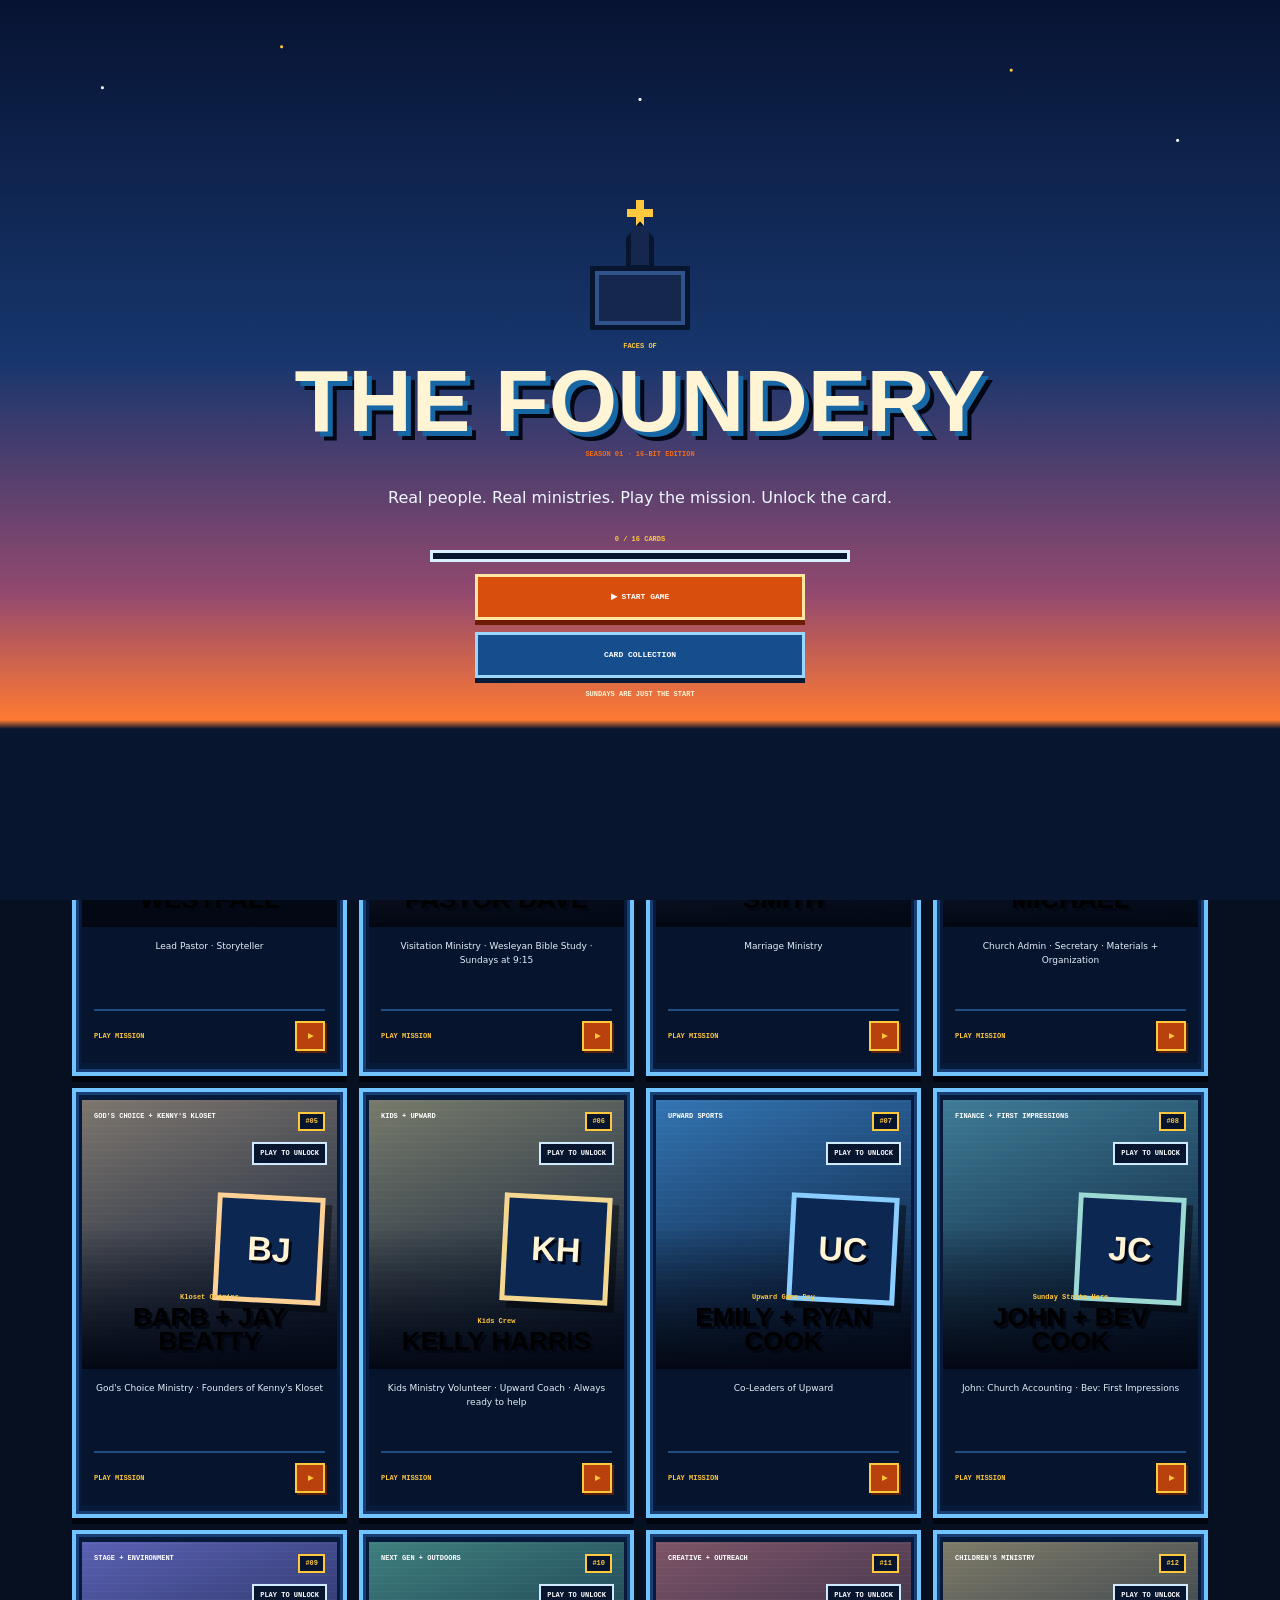
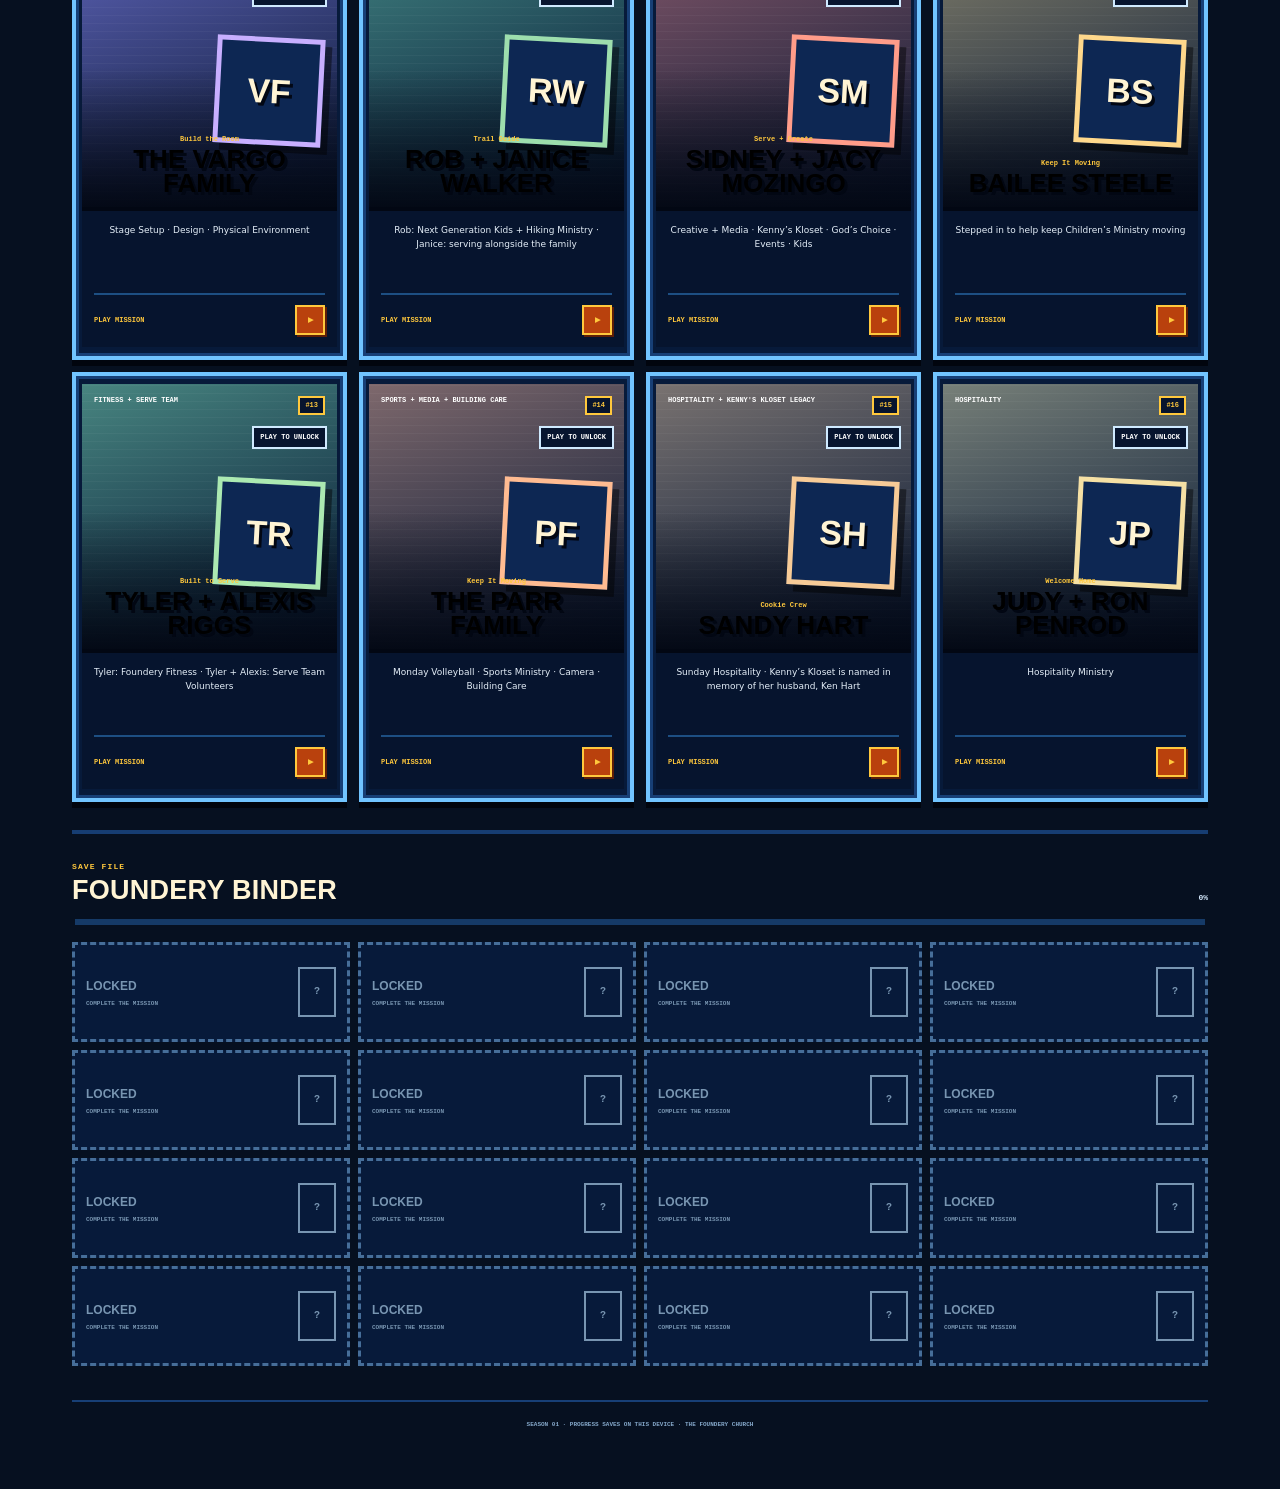
==== commit 02ac2763: "Replace patched Faces page with clean tested rebuild" ====
--- a/faces/index.html
+++ b/faces/index.html
@@ -1,853 +1,72 @@
 <!doctype html>
 <html lang="en">
 <head>
-<meta charset="utf-8">
-<meta name="viewport" content="width=device-width,initial-scale=1,viewport-fit=cover">
-<meta name="theme-color" content="#080b10">
-<title>Faces of The Foundery</title>
-<style>
-@import url('https://fonts.googleapis.com/css2?family=Inter:wght@500;600;700;800;900&family=Oswald:wght@500;600;700&family=Press+Start+2P&family=Pixelify+Sans:wght@400..700&display=swap');
-:root{--bg:#080b10;--panel:#111821;--line:rgba(255,255,255,.11);--text:#f7f2e8;--muted:#92a0af;--orange:#ff6a22;--gold:#f3ca6c}
-*{box-sizing:border-box}html{background:var(--bg)}body{margin:0;background:radial-gradient(900px 600px at 95% -10%,rgba(255,106,34,.15),transparent 60%),radial-gradient(700px 700px at -5% 45%,rgba(70,120,170,.11),transparent 60%),var(--bg);color:var(--text);font-family:Inter,sans-serif;min-height:100vh}
-body:before{content:"";position:fixed;inset:0;pointer-events:none;background-image:linear-gradient(rgba(255,255,255,.02) 1px,transparent 1px),linear-gradient(90deg,rgba(255,255,255,.02) 1px,transparent 1px);background-size:34px 34px;mask-image:linear-gradient(#000,transparent)}
-button{font:inherit}.app{width:min(1180px,100%);margin:auto;padding:14px 16px 60px}.nav{position:sticky;top:0;z-index:20;display:flex;justify-content:space-between;align-items:center;padding:10px 0 14px;background:linear-gradient(#080b10 72%,transparent);backdrop-filter:blur(15px)}.brand{display:flex;align-items:center;gap:11px}.logo{width:42px;height:42px;border-radius:12px;background:linear-gradient(145deg,#ff7f40,#a92d06);display:grid;place-items:center;font-family:Oswald;font-size:24px;font-weight:700;box-shadow:0 15px 35px rgba(255,106,34,.18)}.brand b{font-family:Oswald;text-transform:uppercase;letter-spacing:.1em;font-size:17px}.brand small{display:block;color:#718091;font-size:9px;letter-spacing:.17em;text-transform:uppercase}.navpill{border:1px solid var(--line);border-radius:999px;background:rgba(15,20,28,.72);padding:10px 13px;font-size:10px;font-weight:900}
-.hero{padding:52px 0 35px}.eyebrow{display:flex;align-items:center;gap:10px;color:#ff8b56;text-transform:uppercase;letter-spacing:.22em;font-size:10px;font-weight:900}.eyebrow:before{content:"";width:35px;height:2px;background:linear-gradient(90deg,var(--orange),transparent)}h1{font-family:Oswald;margin:12px 0 18px;font-size:clamp(52px,10vw,104px);line-height:.86;letter-spacing:-.045em;text-transform:uppercase}h1 span{color:transparent;-webkit-text-stroke:1px rgba(255,255,255,.3)}.hero p{max-width:710px;color:#b3beca;line-height:1.7;font-size:14px}.chips{display:flex;flex-wrap:wrap;gap:8px;margin-top:20px}.chip{border:1px solid var(--line);border-radius:999px;background:rgba(18,25,34,.6);padding:8px 11px;font-size:9px;font-weight:900;letter-spacing:.06em}.sectionHead{display:flex;justify-content:space-between;align-items:end;margin:28px 0 13px}.sectionHead h2{font-family:Oswald;text-transform:uppercase;font-size:29px;margin:0}.sectionHead p{color:#6f7e90;font-size:10px;margin:0}.grid{display:grid;grid-template-columns:repeat(4,1fr);gap:14px}
-.card{--a:#ff6a22;position:relative;min-height:448px;border-radius:22px;overflow:hidden;background:linear-gradient(180deg,#1b2634,#0e141c);border:1px solid var(--line);box-shadow:0 22px 55px rgba(0,0,0,.3);cursor:pointer;transition:.25s;isolation:isolate}.card:hover{transform:translateY(-5px);border-color:color-mix(in srgb,var(--a) 50%,white 10%);box-shadow:0 30px 75px rgba(0,0,0,.42)}.card:before{content:"";position:absolute;inset:0;background:radial-gradient(circle at 75% 16%,color-mix(in srgb,var(--a) 26%,transparent),transparent 34%),linear-gradient(130deg,transparent 38%,rgba(255,255,255,.03),transparent 66%)}.cardArt{height:275px;padding:14px;position:relative;display:flex;flex-direction:column;justify-content:space-between;overflow:hidden}.cardArt:before{content:"";position:absolute;width:230px;height:230px;border-radius:50%;right:-58px;top:45px;border:1px solid color-mix(in srgb,var(--a) 35%,transparent);box-shadow:0 0 0 25px rgba(255,255,255,.018),0 0 0 50px rgba(255,255,255,.01)}.cardArt:after{content:"";position:absolute;inset:auto 0 0;height:58%;background:linear-gradient(transparent,rgba(6,9,13,.97))}.series,.namewrap{position:relative;z-index:2}.series{display:flex;justify-content:space-between;text-transform:uppercase;letter-spacing:.15em;font-size:8px;font-weight:900}.series span:last-child{color:var(--a)}.mono{position:absolute;right:5px;bottom:32px;font-family:Oswald;font-size:145px;font-weight:700;line-height:.7;color:transparent;-webkit-text-stroke:1px color-mix(in srgb,var(--a) 48%,transparent);opacity:.58;letter-spacing:-.09em}.mission{color:var(--a);font-size:9px;letter-spacing:.13em;text-transform:uppercase;font-weight:900;margin-bottom:5px}.name{font-family:Oswald;text-transform:uppercase;font-size:39px;line-height:.88;letter-spacing:-.03em}.body{position:relative;z-index:2;padding:15px}.role{color:#aeb8c5;font-size:10px;line-height:1.55;min-height:51px}.playline{display:flex;justify-content:space-between;align-items:center;gap:8px;border-top:1px solid var(--line);margin-top:13px;padding-top:13px}.playline b{font-size:10px;text-transform:uppercase;letter-spacing:.07em}.arrow{width:35px;height:35px;border-radius:50%;display:grid;place-items:center;border:1px solid color-mix(in srgb,var(--a) 45%,transparent);color:var(--a);background:color-mix(in srgb,var(--a) 8%,transparent)}.state{position:absolute;right:11px;top:41px;z-index:5;border:1px solid rgba(255,255,255,.14);border-radius:999px;background:rgba(5,8,12,.7);padding:6px 8px;font-size:8px;text-transform:uppercase;letter-spacing:.09em;font-weight:900}.card.owned .state{color:#8ee9b0;border-color:rgba(100,220,150,.3);background:rgba(15,59,34,.6)}
-.binder{margin-top:46px;border-top:1px solid var(--line);padding-top:27px}.bindergrid{display:grid;grid-template-columns:repeat(4,1fr);gap:10px}.slot{min-height:105px;border:1px dashed rgba(255,255,255,.14);border-radius:15px;background:rgba(15,21,29,.62);display:flex;align-items:center;justify-content:space-between;padding:13px;color:#5e6c7d}.slot.owned{border-style:solid;border-color:rgba(243,202,108,.28);color:#ead9aa;background:linear-gradient(135deg,rgba(60,48,25,.45),rgba(18,18,15,.74))}.slot strong{font-family:Oswald;text-transform:uppercase;font-size:17px}.slot small{display:block;font-size:8px;margin-top:4px;letter-spacing:.08em;text-transform:uppercase}.seal{width:34px;height:47px;border:1px solid currentColor;border-radius:7px;display:grid;place-items:center;font-family:Oswald;font-weight:700;font-size:12px}.foot{text-align:center;color:#566373;font-size:9px;line-height:1.7;padding-top:32px}
-.overlay{position:fixed;inset:0;z-index:100;background:rgba(3,5,8,.93);backdrop-filter:blur(16px);display:none;overflow:auto;padding:10px}.overlay.show{display:block}.shell{--a:#ff6a22;width:min(760px,100%);margin:8px auto 28px;background:linear-gradient(180deg,#161f2b,#0b1017);border:1px solid var(--line);border-radius:23px;overflow:hidden;box-shadow:0 40px 100px #000;min-height:650px}.gamebar{height:65px;border-bottom:1px solid var(--line);display:flex;justify-content:space-between;align-items:center;padding:13px 15px;background:rgba(10,14,20,.78)}.gbrand{display:flex;align-items:center;gap:10px}.dot{width:30px;height:30px;border-radius:9px;background:var(--a);box-shadow:0 0 30px color-mix(in srgb,var(--a) 28%,transparent)}.gt{font-family:Oswald;text-transform:uppercase;font-size:18px}.gs{font-size:8px;color:#7e8b99;text-transform:uppercase;letter-spacing:.13em;margin-top:3px}.close{width:38px;height:38px;border-radius:50%;border:1px solid var(--line);background:#111822;color:#fff;font-size:20px;cursor:pointer}.stage{padding:18px}.intro{display:flex;justify-content:space-between;align-items:end;gap:15px;margin-bottom:16px}.intro h3{font-family:Oswald;text-transform:uppercase;font-size:31px;line-height:.95;margin:0}.intro p{max-width:390px;color:#94a2b2;font-size:10px;line-height:1.55;margin:0}.hud{display:flex;gap:8px;flex-wrap:wrap;margin-bottom:13px}.hud span{border:1px solid var(--line);border-radius:999px;background:#101822;padding:7px 10px;font-size:9px;font-weight:900;text-transform:uppercase;letter-spacing:.07em}.feedback{min-height:38px;display:flex;align-items:center;margin-top:11px;color:#98a6b5;font-size:9px;text-transform:uppercase;letter-spacing:.08em;font-weight:900}.feedback.good{color:#7de2a3}.feedback.bad{color:#ff8585}
-.arena{border:1px solid var(--line);background:#0d141d;border-radius:18px;padding:14px}.display{height:155px;border:1px solid rgba(255,255,255,.08);border-radius:15px;background:radial-gradient(circle at 50% 20%,color-mix(in srgb,var(--a) 11%,transparent),transparent 50%),#0b1017;display:grid;place-items:center;text-align:center;overflow:hidden}.display b{font-family:Oswald;font-size:38px;text-transform:uppercase}.pads{display:grid;grid-template-columns:repeat(2,1fr);gap:9px;margin-top:10px}.pad{min-height:78px;border:1px solid #314158;border-radius:13px;background:#141d29;color:#e4eaf0;font-weight:900;text-transform:uppercase;letter-spacing:.06em;cursor:pointer}.pad.live{border-color:var(--a);background:color-mix(in srgb,var(--a) 17%,#141d29);box-shadow:0 0 28px color-mix(in srgb,var(--a) 16%,transparent)}.pad.good{background:#173a25;border-color:#5ccf88}.pad.bad{background:#421c1f;border-color:#cc5f65}
-.trailwrap{width:min(430px,100%);margin:auto;border:1px solid #314158;border-radius:18px;overflow:hidden;background:#0a1016}.trailwrap canvas{display:block;width:100%;aspect-ratio:9/12;background:#101a16}.controls{display:flex;justify-content:center;gap:12px;margin-top:11px}.ctrl{width:92px;height:52px;border:1px solid #33465b;border-radius:13px;background:#14202c;color:white;font-size:22px;font-weight:900}.conveyor{height:210px;border:1px solid var(--line);border-radius:16px 16px 0 0;background:repeating-linear-gradient(90deg,#111a25 0 42px,#0d141d 42px 50px);display:grid;place-items:center;position:relative;overflow:hidden}.conveyor:after{content:"";position:absolute;left:0;right:0;bottom:19px;height:14px;background:repeating-linear-gradient(90deg,#273648 0 34px,#0e151d 34px 43px);box-shadow:0 6px 0 #05080c}.item{position:relative;z-index:2;width:190px;min-height:120px;border:1px solid rgba(255,255,255,.14);border-radius:15px;background:linear-gradient(145deg,#263447,#141c27);display:grid;place-items:center;text-align:center;padding:14px}.item b{font-family:Oswald;font-size:44px;color:var(--a)}.item small{display:block;margin-top:4px;font-size:12px;font-weight:900;text-transform:uppercase}.bins{display:grid;grid-template-columns:repeat(2,1fr);gap:8px;border:1px solid var(--line);border-top:0;border-radius:0 0 16px 16px;padding:10px}.bin{min-height:60px;border:1px solid #314158;border-radius:12px;background:#121b27;color:white;font-size:10px;font-weight:900;text-transform:uppercase;cursor:pointer}.bin.good{background:#173a25;border-color:#5ccf88}.bin.bad{background:#421c1f;border-color:#cc5f65}.monitor{height:150px;border:1px solid #28394e;border-radius:15px;background:#05080c;display:grid;place-items:center;position:relative;overflow:hidden}.monitor:before{content:"";position:absolute;inset:0;background:linear-gradient(rgba(255,255,255,.035) 1px,transparent 1px);background-size:100% 5px}.monitor b{position:relative;z-index:2;font-family:Oswald;font-size:38px;text-transform:uppercase}.reveal{position:absolute;inset:0;z-index:30;background:radial-gradient(circle at 50% 38%,rgba(243,202,108,.12),transparent 42%),rgba(5,8,12,.97);display:grid;place-items:center;padding:20px}.revealin{text-align:center}.collect{--a:#ff6a22;width:min(300px,82vw);aspect-ratio:2.5/3.5;margin:auto;padding:9px;border-radius:20px;background:linear-gradient(135deg,#a87b26,#fff0a3 27%,#8a641d 45%,#ffeaa0 61%,#946b1f 77%,#f3d87e);box-shadow:0 30px 80px #000,0 0 70px color-mix(in srgb,var(--a) 24%,transparent);transform:perspective(900px) rotateY(-9deg) rotateX(3deg)}.collectin{height:100%;border-radius:13px;border:1px solid #000;background:radial-gradient(circle at 80% 20%,color-mix(in srgb,var(--a) 34%,transparent),transparent 31%),linear-gradient(180deg,#1e2937,#090e14 72%);padding:13px;display:flex;flex-direction:column;justify-content:space-between;text-align:left}.ctop{display:flex;justify-content:space-between;font-size:7px;font-weight:900;letter-spacing:.12em}.cglyph{font-family:Oswald;font-size:122px;line-height:1;color:transparent;-webkit-text-stroke:1px color-mix(in srgb,var(--a) 55%,transparent);text-align:right}.cname{font-family:Oswald;font-size:34px;line-height:.9;text-transform:uppercase}.crole{margin-top:6px;color:var(--a);font-size:8px;font-weight:900;line-height:1.35;text-transform:uppercase}.reveal h4{font-family:Oswald;text-transform:uppercase;font-size:28px;margin:18px 0 5px}.reveal p{max-width:380px;color:#96a3b1;font-size:10px;line-height:1.55;margin:0 auto 14px}.done{border:0;border-radius:11px;padding:12px 17px;background:linear-gradient(135deg,#ff702d,#c43d0c);color:white;font-weight:900}
-@media(max-width:900px){.grid,.bindergrid{grid-template-columns:repeat(2,1fr)}}@media(max-width:560px){.app{padding:10px 10px 42px}.brand small{display:none}.hero{padding:37px 0 24px}h1{font-size:57px}.grid{gap:9px}.card{min-height:337px;border-radius:17px}.cardArt{height:207px;padding:10px}.mono{font-size:105px}.name{font-size:28px}.body{padding:10px}.role{font-size:8px;min-height:59px}.playline b{font-size:8px}.state{top:36px;right:7px;font-size:6px}.intro{display:block}.intro p{margin-top:8px}.stage{padding:13px}.pads{gap:7px}.pad{min-height:70px;font-size:9px}.shell{min-height:calc(100vh - 18px)}}
-
-/* ===== Season 01 premium polish ===== */
-html{-webkit-font-smoothing:antialiased;text-rendering:optimizeLegibility}
-body{overflow-x:hidden}
-button,.card{-webkit-tap-highlight-color:transparent}
-.app{width:min(1240px,100%);padding-left:clamp(12px,2vw,24px);padding-right:clamp(12px,2vw,24px)}
-.nav{padding:12px 0 18px}
-.nav:after{content:"";position:absolute;left:0;right:0;bottom:9px;height:1px;background:linear-gradient(90deg,transparent,rgba(255,255,255,.1),transparent)}
-.brand b{font-size:18px;letter-spacing:.12em}
-.seasonTag{display:inline-flex;margin-top:4px;color:#ff8a51;font-size:8px;font-weight:900;letter-spacing:.18em;text-transform:uppercase}
-.navProgressWrap{min-width:142px}
-.navpill{padding:8px 12px;background:rgba(15,20,28,.82);box-shadow:inset 0 1px rgba(255,255,255,.04)}
-.navMeter{height:3px;margin:6px 9px 0;background:rgba(255,255,255,.08);border-radius:99px;overflow:hidden}
-.navMeter i{display:block;height:100%;width:0;background:linear-gradient(90deg,#ff6a22,#f3ca6c);border-radius:99px;transition:width .45s cubic-bezier(.2,.8,.2,1)}
-.heroGrid{display:grid;grid-template-columns:minmax(0,1fr) 280px;gap:38px;align-items:end}
-.hero{padding:58px 0 42px}
-.hero p{font-size:15px;max-width:760px}
-.heroPanel{position:relative;border:1px solid var(--line);border-radius:22px;min-height:226px;padding:20px;background:linear-gradient(145deg,rgba(31,42,56,.76),rgba(11,16,23,.92));box-shadow:0 24px 65px rgba(0,0,0,.28);overflow:hidden}
-.heroPanel:before{content:"";position:absolute;width:230px;height:230px;border-radius:50%;right:-95px;top:-80px;border:1px solid rgba(255,106,34,.28);box-shadow:0 0 0 30px rgba(255,255,255,.018),0 0 0 60px rgba(255,255,255,.01)}
-.heroPanel .panelKicker{position:relative;color:#ff8a51;font-size:9px;font-weight:900;letter-spacing:.18em;text-transform:uppercase}
-.heroPanel .panelBig{position:relative;font-family:Oswald;font-size:65px;line-height:.9;margin-top:24px}
-.heroPanel .panelBig span{font-size:17px;color:#8e9baa;letter-spacing:.08em}
-.heroPanel .panelFoot{position:absolute;left:20px;right:20px;bottom:18px;display:flex;justify-content:space-between;color:#8794a3;font-size:8px;text-transform:uppercase;letter-spacing:.1em}
-.sectionHead{margin-top:34px}
-.sectionHead h2{font-size:32px}
-.filters{display:flex;gap:8px;overflow:auto;padding:1px 0 14px;scrollbar-width:none}
-.filters::-webkit-scrollbar{display:none}
-.filterBtn{flex:0 0 auto;border:1px solid var(--line);background:rgba(15,21,29,.7);color:#8f9dab;border-radius:999px;padding:9px 12px;font-size:8px;font-weight:900;text-transform:uppercase;letter-spacing:.08em;cursor:pointer;transition:.2s}
-.filterBtn.active{color:#fff;border-color:rgba(255,106,34,.48);background:linear-gradient(135deg,rgba(255,106,34,.22),rgba(255,106,34,.06));box-shadow:0 0 22px rgba(255,106,34,.08)}
-.grid{gap:16px}
-.card{min-height:465px;border-radius:24px;animation:cardIn .55s cubic-bezier(.2,.8,.2,1) both;animation-delay:var(--delay,0ms);transform-origin:50% 100%}
-@keyframes cardIn{from{opacity:0;transform:translateY(16px) scale(.985)}to{opacity:1;transform:none}}
-.card.filteredOut{display:none}
-.card:after{content:"";position:absolute;inset:-60% -75%;z-index:4;pointer-events:none;background:linear-gradient(110deg,transparent 43%,rgba(255,255,255,.11) 49%,rgba(255,255,255,.025) 54%,transparent 60%);transform:translateX(-35%);transition:transform .7s ease}
-.card:hover:after{transform:translateX(37%)}
-.cardArt{height:282px}
-.cardArt .series{padding-right:72px}
-.cardNo{position:absolute;right:14px;top:14px;z-index:3;color:var(--a);font-size:9px;font-weight:900;letter-spacing:.11em}
-.card .mono{opacity:.42}
-.name{max-width:95%;font-size:clamp(31px,3vw,41px)}
-.body{padding:17px}
-.role{min-height:57px;color:#aeb9c5;font-size:10px}
-.cardTag{margin-top:9px;color:#737f8e;font-size:9px;line-height:1.45}
-.playline{margin-top:12px;padding-top:12px}
-.playline b{color:#f0f3f5;font-size:9px;letter-spacing:.11em}
-.playline .arrow{transition:.2s}
-.card:hover .playline .arrow{transform:translateX(2px);background:color-mix(in srgb,var(--a) 14%,transparent)}
-.card.owned{border-color:color-mix(in srgb,var(--a) 22%,rgba(255,255,255,.12));box-shadow:0 24px 60px rgba(0,0,0,.34),inset 0 0 0 1px color-mix(in srgb,var(--a) 8%,transparent)}
-.state{backdrop-filter:blur(9px)}
-.binder{margin-top:58px}
-.binderMeter{height:5px;background:rgba(255,255,255,.07);border-radius:99px;overflow:hidden;margin:3px 0 17px}
-.binderMeter i{display:block;height:100%;width:0;background:linear-gradient(90deg,#d49c3a,#ffe7a1);transition:width .45s}
-.slot{transition:.25s}
-.slot.owned{box-shadow:inset 0 1px rgba(255,255,255,.04)}
-.missionSplash{min-height:550px;display:grid;grid-template-columns:250px 1fr;align-items:center;gap:30px;padding:20px 8px}
-.launchCard{--a:#ff6a22;position:relative;aspect-ratio:2.5/3.5;padding:8px;border-radius:20px;background:linear-gradient(135deg,#7c5a1d,#f6dd8c 23%,#6f501a 43%,#fff0a0 61%,#7e5b1b 78%,#e9c96c);box-shadow:0 28px 80px #000,0 0 60px color-mix(in srgb,var(--a) 15%,transparent);transform:perspective(900px) rotateY(7deg)}
-.launchCardIn{height:100%;border-radius:14px;border:1px solid rgba(0,0,0,.8);padding:15px;background:radial-gradient(circle at 78% 18%,color-mix(in srgb,var(--a) 35%,transparent),transparent 32%),linear-gradient(180deg,#202b39,#090e14 72%);display:flex;flex-direction:column;justify-content:space-between;overflow:hidden}
-.launchTop{display:flex;justify-content:space-between;font-size:7px;font-weight:900;letter-spacing:.13em;text-transform:uppercase}
-.launchGlyph{font-family:Oswald;font-size:100px;line-height:1;color:transparent;-webkit-text-stroke:1px color-mix(in srgb,var(--a) 60%,transparent);text-align:right}
-.launchName{font-family:Oswald;font-size:30px;line-height:.9;text-transform:uppercase}
-.launchSeries{color:var(--a);font-size:8px;font-weight:900;text-transform:uppercase;letter-spacing:.07em;margin-top:5px}
-.missionCopy .micro{color:var(--a);font-size:8px;font-weight:900;letter-spacing:.18em;text-transform:uppercase}
-.missionCopy h3{font-family:Oswald;font-size:48px;line-height:.92;text-transform:uppercase;margin:9px 0 12px}
-.missionCopy p{color:#9aa7b5;font-size:12px;line-height:1.7;margin:0 0 11px}
-.missionRole{padding-top:12px;border-top:1px solid var(--line)}
-.launchActions{display:flex;gap:9px;margin-top:20px}
-.startMission,.secondaryMission{border-radius:12px;padding:13px 17px;font-size:9px;font-weight:900;letter-spacing:.09em;text-transform:uppercase;cursor:pointer}
-.startMission{border:0;background:linear-gradient(135deg,var(--a),color-mix(in srgb,var(--a) 65%,#000));color:#fff;box-shadow:0 10px 30px color-mix(in srgb,var(--a) 18%,transparent)}
-.secondaryMission{border:1px solid var(--line);background:#101721;color:#95a3b2}
-.shell{animation:shellIn .25s ease both}
-@keyframes shellIn{from{opacity:0;transform:translateY(10px) scale(.99)}to{opacity:1;transform:none}}
-.reveal{overflow:hidden}
-.reveal:before{content:"";position:absolute;inset:0;pointer-events:none;background:radial-gradient(circle at 50% 42%,rgba(255,220,125,.13),transparent 24%);animation:revealGlow 1.8s ease-in-out infinite alternate}
-@keyframes revealGlow{to{transform:scale(1.12);opacity:.65}}
-.confettiPiece{position:absolute;z-index:2;width:7px;height:13px;border-radius:2px;top:-20px;animation:confettiFall var(--dur) linear forwards;animation-delay:var(--delay);background:var(--c);left:var(--x);transform:rotate(var(--rot))}
-@keyframes confettiFall{to{transform:translateY(720px) rotate(720deg);opacity:.05}}
-.collect{animation:collectReveal .72s cubic-bezier(.2,.85,.2,1) both}
-@keyframes collectReveal{from{opacity:0;transform:perspective(900px) rotateY(-45deg) rotateX(10deg) translateY(30px) scale(.8)}to{opacity:1;transform:perspective(900px) rotateY(-9deg) rotateX(3deg)}}
-@media(max-width:900px){.heroGrid{grid-template-columns:1fr}.heroPanel{display:none}.missionSplash{grid-template-columns:210px 1fr}}
-@media(max-width:560px){.nav{padding-top:8px}.navProgressWrap{min-width:112px}.navpill{font-size:8px;padding:8px 9px}.hero{padding:42px 0 28px}.hero p{font-size:13px;line-height:1.65}.sectionHead h2{font-size:28px}.filters{margin-right:-10px;padding-right:10px}.grid{gap:10px}.card{min-height:354px;border-radius:18px}.cardArt{height:215px}.body{padding:11px}.role{min-height:61px}.cardTag{display:none}.name{font-size:clamp(25px,7.1vw,31px)}.cardNo{top:10px;right:10px}.missionSplash{display:block;padding:12px 4px}.launchCard{width:155px;margin:2px auto 24px;transform:perspective(900px) rotateY(4deg)}.launchGlyph{font-size:68px}.launchName{font-size:21px}.missionCopy{text-align:center}.missionCopy h3{font-size:39px}.missionRole{font-size:10px}.launchActions{justify-content:center}}
-
-
-.arcadeFrame{border:1px solid var(--line);border-radius:18px;background:#0a1016;overflow:hidden}.arcadeCanvas{display:block;width:100%;height:auto;touch-action:none}
-.dpad{display:grid;grid-template-columns:repeat(3,58px);grid-template-rows:repeat(2,52px);justify-content:center;gap:7px;margin-top:12px}.dpad button{border:1px solid #35485e;background:#14202c;color:#fff;border-radius:12px;font-size:20px;font-weight:900}.dpad .up{grid-column:2}.dpad .left{grid-column:1;grid-row:2}.dpad .down{grid-column:2;grid-row:2}.dpad .right{grid-column:3;grid-row:2}
-.bridgeTrack{height:42px;background:#101722;border:1px solid #2d3d52;border-radius:999px;position:relative;overflow:hidden;margin:24px 0 16px}.bridgeTarget{position:absolute;top:0;bottom:0;background:rgba(100,215,150,.28);border-left:2px solid #67da97;border-right:2px solid #67da97;border-radius:999px}.bridgeNeedle{position:absolute;top:5px;width:24px;height:30px;border-radius:8px;background:var(--a)}.bridgeDeck{display:grid;grid-template-columns:repeat(6,1fr);gap:6px;margin-top:14px}.bridgePlank{height:46px;border:1px dashed #354459;border-radius:9px;background:#0d141d;display:grid;place-items:center;color:#536173}.bridgePlank.on{border-style:solid;border-color:#7bdca1;background:#1b3325;color:#dff8e7}.bigAction{width:100%;min-height:58px;border:0;border-radius:14px;background:linear-gradient(135deg,var(--a),color-mix(in srgb,var(--a) 62%,#000));color:#fff;font-weight:900;text-transform:uppercase;letter-spacing:.11em}
-.dualBoard{display:grid;grid-template-columns:1fr 1fr;gap:12px}.station{border:1px solid #304156;border-radius:16px;background:#0d141c;padding:14px;text-align:center}.station h4{font-family:Oswald;text-transform:uppercase;margin:0 0 8px;font-size:22px}.stationMeter{height:160px;background:#090d12;border:1px solid #263548;border-radius:14px;position:relative;overflow:hidden}.stationFill{position:absolute;left:0;right:0;bottom:0;height:75%;background:#2d7f55;transition:height .12s}.stationFill.warn{background:#9a6e2b}.stationFill.danger{background:#7b2c32}.station button{width:100%;margin-top:10px;min-height:48px;border-radius:12px;border:1px solid #34465c;background:#162130;color:#fff;font-weight:900}
-.stageTabs{display:grid;grid-template-columns:repeat(3,1fr);gap:7px;margin-bottom:10px}.stageTab{border:1px solid #2e4055;border-radius:10px;background:#101822;color:#728094;padding:8px;font-size:8px;font-weight:900;text-transform:uppercase}.stageTab.live{color:#fff;border-color:var(--a);background:color-mix(in srgb,var(--a) 15%,#101822)}.volleyCourt,.cameraFrame{height:220px;border:1px solid #33465d;border-radius:15px;position:relative;overflow:hidden}.volleyCourt{background:#142630}.volleyNet{position:absolute;top:50%;left:0;right:0;height:4px;background:#eee;opacity:.6}.volleyBall{position:absolute;width:34px;height:34px;border-radius:50%;background:#fff;border:4px solid #e8d65e}.cameraFrame{background:#05080b}.cameraTarget{position:absolute;width:72px;height:72px;border:2px solid #65c7ff;border-radius:10px}.cameraBox{position:absolute;width:96px;height:96px;border:2px solid #fff;left:50%;top:50%;transform:translate(-50%,-50%);border-radius:12px}.fixGrid{display:grid;grid-template-columns:repeat(3,1fr);gap:9px}.fixSpot{min-height:82px;border:1px solid #324359;border-radius:13px;background:#111a25;color:#667486;font-size:26px}.fixSpot.live{background:#3b2518;border-color:#e89149;color:#ffd8b1}
-.welcomeGrid,.kidsGrid{display:grid;grid-template-columns:1fr 1fr;gap:10px}.welcomeDoor,.needSpot{min-height:120px;border:1px solid #324459;border-radius:15px;background:#111a25;display:grid;place-items:center;position:relative;overflow:hidden}.welcomeDoor b{font-family:Oswald;font-size:18px;text-transform:uppercase;color:#596778}.welcomeDoor .guest{position:absolute;inset:10px;border:2px solid var(--a);border-radius:13px;background:color-mix(in srgb,var(--a) 12%,#101822);display:grid;place-items:center;font-family:Oswald;font-size:28px;color:#fff}.needSpot{color:#667486;font-weight:900;text-transform:uppercase}.needSpot.live{border-color:var(--a);background:color-mix(in srgb,var(--a) 14%,#111a25);color:#fff}
-.fitnessLanes{display:grid;grid-template-columns:1fr 1fr;gap:10px;margin-top:10px}.repBtn{height:105px;border:1px solid #33465c;border-radius:15px;background:#121c28;color:#fff;font-family:Oswald;font-size:25px}.repBtn.next{border-color:var(--a);background:color-mix(in srgb,var(--a) 14%,#121c28)}.repBar{height:10px;background:#0b1118;border:1px solid #28384b;border-radius:999px;overflow:hidden;margin-top:13px}.repBar i{display:block;height:100%;width:0;background:var(--a);transition:width .12s}
-@media(max-width:560px){.dualBoard{gap:8px}.station{padding:10px}.stationMeter{height:125px}.welcomeDoor,.needSpot{min-height:96px}.repBtn{height:90px}.volleyCourt,.cameraFrame{height:185px}}
-
-
-/* ===== FACES 16-BIT / SNES-INSPIRED ARCADE SKIN ===== */
-:root{
-  --px:#071a3a;--px2:#0b2b5a;--px3:#143f7d;--cream:#fff4d4;
-  --arcade-orange:#ff6b12;--arcade-gold:#ffc532;--arcade-blue:#43b9ff;
-  --arcade-green:#4fd267;--arcade-red:#e74b48;--ink:#050916;
-}
-html{background:#050916}
-body{
-  background:
-    linear-gradient(180deg,#071635 0,#102a62 20%,#7c3f79 42%,#ff7b35 58%,#14213c 59%,#061022 100%);
-  color:var(--cream);
-}
-body:before{
-  opacity:.95;
-  mask-image:none;
-  background:
-    radial-gradient(circle at 8% 9%,#fff 0 1px,transparent 2px),
-    radial-gradient(circle at 23% 5%,#ffd75e 0 1px,transparent 2px),
-    radial-gradient(circle at 71% 8%,#fff 0 1px,transparent 2px),
-    radial-gradient(circle at 92% 13%,#ffd75e 0 1px,transparent 2px),
-    linear-gradient(135deg,transparent 0 48%,rgba(255,255,255,.025) 49% 51%,transparent 52%) 0 0/12px 12px;
-}
-body:after{
-  content:"";position:fixed;inset:0;pointer-events:none;z-index:9999;opacity:.10;
-  background:repeating-linear-gradient(180deg,rgba(255,255,255,.11) 0 1px,transparent 1px 4px);
-}
-.app{width:min(1240px,100%);padding-top:10px}
-.nav{
-  background:#071a3a;border:3px solid #8ad4ff;border-bottom-color:#2c7fc0;
-  box-shadow:0 4px 0 #020713,inset 0 0 0 3px #112f64;
-  padding:10px 12px;margin-top:6px;position:sticky;
-}
-.nav:after{display:none}
-.logo{
-  border-radius:2px;background:var(--arcade-orange);box-shadow:3px 3px 0 #7b2500,-2px -2px 0 #ffbf4c;
-  font-family:"Press Start 2P",monospace;font-size:17px;
-}
-.brand b,.seasonTag,.navpill,.eyebrow,.chip,.sectionHead p,.filterBtn,
-.state,.series,.mission,.playline b,.slot small,.foot,.gs,.hud span,.feedback,
-.pad,.bin,.ctop,.crole,.launchTop,.launchSeries,.missionCopy .micro,.startMission,
-.secondaryMission,.bigAction,.stageTab,.repBtn{
-  font-family:"Press Start 2P",monospace;
-}
-.brand b{font-size:13px;letter-spacing:0;text-shadow:2px 2px 0 #000}
-.seasonTag{color:#ffc532;font-size:6px;letter-spacing:.04em}
-.navpill{
-  border:2px solid #f7f1d1;border-radius:2px;background:#061530;color:#ffc532;
-  box-shadow:2px 2px 0 #000;padding:9px 10px;font-size:7px;
-}
-.navMeter,.binderMeter{border-radius:0;border:2px solid #061022;background:#173a66;height:8px}
-.navMeter i,.binderMeter i{background:linear-gradient(90deg,#ff6b12 0 35%,#ffc532 35% 70%,#4fd267 70%)}
-.hero{padding:38px 0 30px;position:relative}
-.heroGrid{align-items:stretch}
-.heroGrid>div:first-child{
-  border:4px solid #ffc532;background:
-    linear-gradient(180deg,rgba(5,15,40,.52),rgba(5,15,40,.88)),
-    repeating-linear-gradient(90deg,rgba(255,255,255,.035) 0 6px,transparent 6px 12px);
-  box-shadow:0 6px 0 #52230b,inset 0 0 0 4px #112f64;padding:24px;
-}
-.eyebrow{color:#ffc532;font-size:8px;letter-spacing:0}.eyebrow:before{height:5px;width:26px;background:#ff6b12;box-shadow:0 4px 0 #782305}
-h1{
-  font-family:"Press Start 2P",monospace;font-size:clamp(38px,7vw,78px);line-height:1.04;
-  letter-spacing:-.06em;margin:18px 0 16px;color:#ff7a16;
-  text-shadow:4px 4px 0 #701d08,7px 7px 0 #050916;
-}
-h1 span{
-  color:#fff8dc;-webkit-text-stroke:0;
-  text-shadow:4px 4px 0 #1d6fb8,7px 7px 0 #050916;
-}
-.hero p{color:#fff3d6;font-size:12px;line-height:1.8}
-.chip{
-  border:2px solid #8ad4ff;border-radius:2px;background:#092656;color:#fff;padding:9px 10px;
-  box-shadow:2px 2px 0 #020713;font-size:6px;
-}
-.heroPanel{
-  border:4px solid #8ad4ff;border-radius:0;background:#071a3a;box-shadow:0 6px 0 #020713,inset 0 0 0 4px #173e72;
-}
-.heroPanel:before{border-radius:0;border-color:#ffc532;box-shadow:none}
-.heroPanel .panelKicker,.heroPanel .panelFoot{font-family:"Press Start 2P",monospace}
-.heroPanel .panelKicker{color:#ffc532;font-size:7px}
-.heroPanel .panelBig{font-family:"Press Start 2P",monospace;color:#ff7a16;text-shadow:3px 3px 0 #6e2109;font-size:52px}
-.heroPanel .panelBig span{font-size:9px;color:#fff}
-.heroPanel .panelFoot{font-size:6px;color:#8ad4ff}
-
-.sectionHead{align-items:center}
-.sectionHead h2{
-  font-family:"Press Start 2P",monospace;font-size:18px;color:#ffc532;text-shadow:3px 3px 0 #07122d;
-}
-.sectionHead p{font-size:6px;color:#d8e7ff}
-.filters{padding-bottom:16px}
-.filterBtn{
-  border:2px solid #6aa6d9;border-radius:2px;background:#0a2754;color:#c8d7ee;box-shadow:2px 2px 0 #020713;
-  padding:10px 11px;font-size:6px;
-}
-.filterBtn.active{border-color:#ffc532;background:#c84b10;color:#fff;box-shadow:2px 2px 0 #5e1d06}
-.grid{gap:12px}
-.card{
-  min-height:430px;border-radius:0;border:4px solid #8ad4ff;
-  background:#071a3a;box-shadow:0 5px 0 #020713,inset 0 0 0 3px #1d4d89;
-  transition:transform .12s;image-rendering:pixelated;
-}
-.card:hover{transform:translateY(-3px);border-color:#ffc532;box-shadow:0 7px 0 #020713,inset 0 0 0 3px #873c14}
-.card:after{display:none}
-.card:before{
-  background:
-    linear-gradient(180deg,transparent 0 60%,rgba(2,7,19,.86) 100%),
-    repeating-linear-gradient(0deg,transparent 0 7px,rgba(255,255,255,.03) 7px 8px),
-    linear-gradient(135deg,color-mix(in srgb,var(--a) 38%,#11285e),#071a3a);
-}
-.cardArt{height:258px;border-bottom:4px solid #020713}
-.cardArt:before{
-  width:150px;height:150px;border-radius:0;right:18px;top:54px;border:0;
-  background:
-    linear-gradient(#ffc532 0 0) 50% 8%/42px 8px no-repeat,
-    linear-gradient(#ffc532 0 0) 35% 16%/8px 32px no-repeat,
-    linear-gradient(#ffc532 0 0) 65% 16%/8px 32px no-repeat,
-    linear-gradient(#ff8a1d 0 0) 50% 46%/84px 8px no-repeat,
-    linear-gradient(#0a1b3e 0 0) 50% 74%/116px 44px no-repeat;
-  opacity:.25;box-shadow:none;
-}
-.cardArt:after{height:50%;background:linear-gradient(transparent,rgba(3,9,23,.96))}
-.series{font-size:6px;line-height:1.5}
-.cardNo{font-family:"Press Start 2P",monospace;font-size:7px;color:#ffc532}
-.mono{
-  right:14px;bottom:42px;font-family:"Press Start 2P",monospace;font-size:65px;opacity:.88;
-  color:#fff7d8;-webkit-text-stroke:0;text-shadow:5px 5px 0 color-mix(in srgb,var(--a) 60%,#020713),8px 8px 0 #020713;
-}
-.mission{font-size:6px;color:#ffc532;letter-spacing:0}.name{
-  font-family:"Press Start 2P",monospace;font-size:18px;line-height:1.25;letter-spacing:-.04em;text-shadow:3px 3px 0 #020713;
-}
-.body{background:#06142e;border-top:2px solid #2d69a2;padding:13px}
-.role{color:#e5eef9;font-size:9px;line-height:1.55;min-height:62px}
-.cardTag{font-size:8px;color:#85a8ce}
-.playline{border-top:2px solid #1c4f84}
-.playline b{font-size:6px;color:#ffc532}
-.arrow{
-  border-radius:0;border:2px solid #ffc532;background:#c84b10;color:#fff;box-shadow:2px 2px 0 #541800;
-}
-.state{
-  border:2px solid #d9eaff;border-radius:0;background:#071a3a;color:#fff;font-size:5px;box-shadow:2px 2px 0 #020713;
-}
-.card.owned .state{background:#145d2e;border-color:#6df18e;color:#fff}
-.binder{border-top:4px solid #173f76}
-.bindergrid{gap:8px}
-.slot{
-  border:3px dashed #456d9d;border-radius:0;background:#071a3a;box-shadow:0 3px 0 #020713;color:#718baa;
-}
-.slot.owned{border-style:solid;border-color:#ffc532;background:#0c2654;color:#fff1a9}
-.slot strong{font-family:"Press Start 2P",monospace;font-size:9px;line-height:1.4}
-.seal{border:2px solid currentColor;border-radius:0;font-family:"Press Start 2P",monospace;font-size:8px}
-
-.overlay{background:rgba(2,5,14,.96);backdrop-filter:none}
-.shell{
-  border-radius:0;border:5px solid #8ad4ff;background:#071a3a;
-  box-shadow:0 8px 0 #020713,inset 0 0 0 4px #173f76;max-width:820px;
-}
-.gamebar{
-  height:auto;min-height:70px;border-bottom:4px solid #020713;background:#082554;padding:12px;
-  box-shadow:inset 0 -3px 0 #1f5b9a;
-}
-.dot{border-radius:0;background:#ff6b12;box-shadow:3px 3px 0 #7a2304}
-.gt{font-family:"Press Start 2P",monospace;font-size:12px;color:#ffc532;text-shadow:2px 2px 0 #020713}
-.gs{font-size:6px;color:#d6e9ff;line-height:1.6}
-.close{border-radius:0;border:3px solid #ffd3c8;background:#b62d29;box-shadow:3px 3px 0 #55100d;color:#fff}
-.stage{padding:16px;background:
-  repeating-linear-gradient(0deg,rgba(255,255,255,.018) 0 3px,transparent 3px 6px),#06142e;
-}
-.intro{border:3px solid #2f6fa9;background:#0a2754;padding:12px;align-items:center}
-.intro h3{
-  font-family:"Press Start 2P",monospace;font-size:17px;line-height:1.35;color:#ffc532;text-shadow:2px 2px 0 #020713;
-}
-.intro p{font-family:Inter,sans-serif;color:#edf5ff;font-size:11px}
-.hud{gap:6px}
-.hud span{
-  border:3px solid #8ad4ff;border-radius:0;background:#071a3a;box-shadow:0 3px 0 #020713;
-  color:#fff;font-size:7px;padding:10px 11px;
-}
-.hud b{color:#ffc532}
-.feedback{
-  border:2px solid #315a84;background:#071a3a;padding:10px;min-height:46px;color:#dcecff;font-size:6px;line-height:1.7;
-}
-.feedback.good{color:#6df18e;border-color:#3fa35b;background:#092b19}
-.feedback.bad{color:#ff8f83;border-color:#b73c36;background:#381211}
-.arena,.arcadeFrame{
-  border-radius:0;border:4px solid #8ad4ff;background:#06142e;box-shadow:0 5px 0 #020713,inset 0 0 0 3px #143f7d;
-}
-.display{
-  border-radius:0;border:3px solid #264f83;background:
-    radial-gradient(circle at 50% 50%,color-mix(in srgb,var(--a) 28%,transparent),transparent 52%),#030a18;
-}
-.display b,.monitor b{font-family:"Press Start 2P",monospace;font-size:24px;color:#fff4d4;text-shadow:3px 3px 0 #020713}
-.pads{gap:8px}
-.pad,.bin,.ctrl,.dpad button,.station button,.welcomeDoor,.needSpot,.fixSpot{
-  border-radius:0!important;border:3px solid #8ad4ff!important;background:#0c2a58!important;color:#fff!important;
-  box-shadow:0 4px 0 #020713!important;text-shadow:2px 2px 0 #020713;
-}
-.pad,.bin{font-size:7px;line-height:1.5}
-.pad:active,.bin:active,.ctrl:active,.dpad button:active,.bigAction:active,.startMission:active,.secondaryMission:active{
-  transform:translateY(3px);box-shadow:0 1px 0 #020713!important;
-}
-.pad.live,.needSpot.live,.fixSpot.live{
-  background:#c84b10!important;border-color:#ffc532!important;box-shadow:0 4px 0 #631e06!important;
-}
-.pad.good,.bin.good{background:#17682f!important;border-color:#6df18e!important}
-.pad.bad,.bin.bad{background:#7d211f!important;border-color:#ff8d7e!important}
-.trailwrap{
-  border-radius:0;border:4px solid #8ad4ff;box-shadow:0 5px 0 #020713;background:#06142e;
-}
-.trailwrap canvas,.arcadeCanvas{image-rendering:pixelated}
-.controls{gap:8px}.ctrl{font-family:"Press Start 2P",monospace}
-.conveyor{
-  border-radius:0;border:4px solid #8ad4ff;background:
-    repeating-linear-gradient(90deg,#9a622e 0 32px,#6d3f1f 32px 38px);box-shadow:0 4px 0 #020713;
-}
-.conveyor:before{
-  content:"";position:absolute;left:0;right:0;top:0;height:60px;
-  background:linear-gradient(#143f7d 0 0) 0 0/100% 16px no-repeat,
-  repeating-linear-gradient(90deg,#223861 0 24px,#172744 24px 48px);
-}
-.item{
-  border-radius:0;border:3px solid #ffc532;background:#082554;box-shadow:4px 4px 0 #020713;
-}
-.item b{font-family:"Press Start 2P",monospace;font-size:28px;color:#ffc532}
-.item small{font-family:"Press Start 2P",monospace;font-size:7px;line-height:1.5}
-.bins{border-radius:0;border:4px solid #8ad4ff;border-top:0;background:#06142e}
-.monitor{border-radius:0;border:4px solid #8ad4ff;background:#020713;box-shadow:inset 0 0 0 4px #143f7d}
-.monitor:before{background:repeating-linear-gradient(180deg,rgba(67,185,255,.09) 0 2px,transparent 2px 6px)}
-.bridgeTrack{border-radius:0;border:3px solid #8ad4ff;background:#020713;box-shadow:0 4px 0 #020713}
-.bridgeTarget{border-radius:0;background:#17682f;border:3px solid #6df18e}
-.bridgeNeedle{border-radius:0;background:#ffc532;box-shadow:3px 3px 0 #7e5200}
-.bridgePlank{border-radius:0;border:3px dashed #456d9d;background:#06142e}
-.bridgePlank.on{border-style:solid;border-color:#6df18e;background:#17682f}
-.bigAction,.startMission{
-  border-radius:0;border:3px solid #ffe7a3;background:#dc4f0c!important;box-shadow:0 5px 0 #6d1d03!important;
-  font-size:8px;text-shadow:2px 2px 0 #6d1d03;
-}
-.secondaryMission{
-  border-radius:0;border:3px solid #9acdf8;background:#154986;color:#fff;box-shadow:0 5px 0 #061b35;font-size:8px;
-}
-.dualBoard{gap:8px}
-.station{
-  border-radius:0;border:4px solid #8ad4ff;background:#071a3a;box-shadow:0 5px 0 #020713;
-}
-.station h4{font-family:"Press Start 2P",monospace;font-size:12px;color:#ffc532}
-.stationMeter{border-radius:0;border:3px solid #020713;background:#132b51}
-.stationFill{background:repeating-linear-gradient(0deg,#4fd267 0 12px,#2c9f48 12px 16px)}
-.stageTabs{gap:5px}.stageTab{border-radius:0;border:2px solid #456d9d;background:#071a3a;font-size:6px}
-.stageTab.live{border-color:#ffc532;background:#c84b10}
-.volleyCourt{
-  border-radius:0;border:4px solid #8ad4ff;background:
-    repeating-linear-gradient(90deg,transparent 0 59px,rgba(255,255,255,.16) 59px 62px),
-    linear-gradient(180deg,#173f76 0 34%,#d48736 34% 100%);
-  box-shadow:0 5px 0 #020713;
-}
-.volleyCourt:before{
-  content:"";position:absolute;left:0;right:0;top:8px;height:38px;
-  background:repeating-linear-gradient(90deg,#f5c44e 0 7px,#e55342 7px 14px,#43b9ff 14px 21px,#79c95b 21px 28px);
-  opacity:.75;
-}
-.volleyNet{height:5px;background:#fff;box-shadow:0 3px 0 #1d3d66}
-.volleyBall{border-radius:0;width:30px;height:30px;background:
-  linear-gradient(45deg,#fff 0 40%,#4f9fea 40% 60%,#fff 60%);border:3px solid #071a3a;image-rendering:pixelated}
-.cameraFrame{border-radius:0;border:4px solid #8ad4ff;background:
-  linear-gradient(rgba(40,80,110,.24) 1px,transparent 1px),
-  linear-gradient(90deg,rgba(40,80,110,.24) 1px,transparent 1px),#020713;
-  background-size:20px 20px;
-}
-.cameraTarget,.cameraBox{border-radius:0}
-.fixGrid{gap:6px}
-.welcomeGrid,.kidsGrid{gap:8px}
-.welcomeDoor,.needSpot{font-family:"Press Start 2P",monospace}
-.welcomeDoor b{font-family:"Press Start 2P",monospace;font-size:8px;color:#b8d5f5}
-.welcomeDoor .guest{
-  border-radius:0;border:3px solid #ffc532;background:#c84b10;font-family:"Press Start 2P",monospace;font-size:12px;
-  box-shadow:inset 0 0 0 3px #6d1d03;
-}
-.repBtn{border-radius:0;border:3px solid #8ad4ff;background:#0c2a58;box-shadow:0 4px 0 #020713;font-size:12px}
-.repBtn.next{border-color:#ffc532;background:#c84b10}
-.repBar{border-radius:0;border:3px solid #020713;height:14px;background:#132b51}
-.repBar i{background:repeating-linear-gradient(90deg,#ff6b12 0 18px,#ffc532 18px 22px)}
-.missionSplash{background:#06142e;border:3px solid #143f7d;padding:24px}
-.launchCard{
-  border-radius:0;padding:8px;background:#ffc532;box-shadow:7px 7px 0 #020713;transform:none;
-}
-.launchCardIn{border-radius:0;border:4px solid #071a3a;background:
-  linear-gradient(180deg,color-mix(in srgb,var(--a) 65%,#173f76),#06142e 72%);padding:14px}
-.launchGlyph{
-  font-family:"Press Start 2P",monospace;font-size:72px;color:#fff4d4;-webkit-text-stroke:0;text-shadow:5px 5px 0 #020713;
-}
-.launchName{font-family:"Press Start 2P",monospace;font-size:18px;line-height:1.35;text-shadow:3px 3px 0 #020713}
-.missionCopy h3{font-family:"Press Start 2P",monospace;font-size:28px;line-height:1.35;color:#ffc532;text-shadow:3px 3px 0 #020713}
-.missionCopy p{color:#edf5ff}
-.collect{
-  border-radius:0;background:#ffc532;padding:8px;box-shadow:8px 8px 0 #020713,0 0 0 5px #ff7a16;transform:none;
-}
-.collectin{border-radius:0;border:4px solid #071a3a;background:linear-gradient(180deg,color-mix(in srgb,var(--a) 45%,#173f76),#06142e)}
-.cglyph{font-family:"Press Start 2P",monospace;font-size:70px;color:#fff4d4;-webkit-text-stroke:0;text-shadow:5px 5px 0 #020713}
-.cname{font-family:"Press Start 2P",monospace;font-size:19px;line-height:1.35}
-.reveal h4{font-family:"Press Start 2P",monospace;color:#ffc532;font-size:17px;text-shadow:3px 3px 0 #020713}
-.done{border-radius:0;border:3px solid #ffe7a3;background:#dc4f0c;box-shadow:0 5px 0 #6d1d03;font-family:"Press Start 2P",monospace;font-size:7px;color:#fff}
-@media(max-width:560px){
-  .app{padding-left:8px;padding-right:8px}
-  .nav{border-width:2px}.brand b{font-size:9px}.seasonTag{font-size:5px}.navProgressWrap{min-width:103px}
-  .heroGrid>div:first-child{padding:16px;border-width:3px}h1{font-size:32px;line-height:1.18;text-shadow:3px 3px 0 #701d08,5px 5px 0 #050916}
-  h1 span{text-shadow:3px 3px 0 #1d6fb8,5px 5px 0 #050916}.hero p{font-size:11px}
-  .grid{gap:8px}.card{min-height:340px;border-width:3px}.cardArt{height:205px}.mono{font-size:42px}.name{font-size:11px}.role{font-size:7px;min-height:64px}.series{font-size:5px}
-  .sectionHead h2{font-size:13px}.sectionHead p{font-size:5px}.filterBtn{font-size:5px;padding:8px}
-  .shell{border-width:3px}.stage{padding:10px}.intro{display:block;padding:10px}.intro h3{font-size:13px}.intro p{margin-top:8px}
-  .hud span{font-size:6px;padding:8px}.feedback{font-size:5px}
-  .missionSplash{padding:14px}.launchCard{width:150px}.launchGlyph{font-size:48px}.launchName{font-size:10px}.missionCopy h3{font-size:18px}
-}
-
-
-/* ===== STUDIO POLISH PASS ===== */
-:root{--hud-shadow:#01040d;--hud-blue:#0b2b5a;--hud-blue2:#164d8d;--hud-gold:#ffc532}
-body{background-attachment:fixed}
-button{user-select:none}
-.nav{max-width:1180px;margin-inline:auto}
-.navProgressWrap{display:grid;grid-template-columns:1fr auto;align-items:center;gap:5px 8px}
-.navpill{grid-column:1/3;text-align:center}
-.navMeter{grid-column:1}
-.sfxToggle{
-  grid-column:2;border:2px solid #8ad4ff;background:#0b2b5a;color:#fff;border-radius:0;
-  box-shadow:2px 2px 0 #01040d;padding:5px 7px;font-family:"Press Start 2P",monospace;font-size:5px;cursor:pointer
-}
-.sfxToggle.off{color:#8194aa;border-color:#405773;background:#08162d}
-.heroGrid>div:first-child{position:relative;overflow:hidden}
-.heroGrid>div:first-child:after{
-  content:"";position:absolute;left:0;right:0;bottom:0;height:72px;pointer-events:none;opacity:.8;
-  background:
-    linear-gradient(#08152e 0 0) 0 56px/100% 16px no-repeat,
-    linear-gradient(135deg,transparent 48%,#07142d 49% 55%,transparent 56%) 0 30px/70px 42px repeat-x,
-    linear-gradient(45deg,transparent 48%,#0b2045 49% 58%,transparent 59%) 32px 28px/90px 48px repeat-x;
-}
-.heroGrid>div:first-child>*{position:relative;z-index:1}
-h1,.name,.launchName,.missionCopy h3,.intro h3,.cname,.heroPanel .panelBig{
-  font-family:"Pixelify Sans","Press Start 2P",monospace!important;
-}
-h1{font-weight:700;letter-spacing:-.03em}
-.name{font-weight:700;font-size:24px}
-.card{overflow:hidden}
-.cardArt{background:#102b58}
-.cardArt:before{opacity:1!important;width:auto!important;height:auto!important;inset:0!important;right:auto!important;top:auto!important;box-shadow:none!important}
-.cardArt:after{z-index:1}
-.card .mono{z-index:2}
-.card[data-id="bobby"] .cardArt:before{
-  background:
-    linear-gradient(70deg,transparent 0 41%,rgba(255,197,50,.38) 42% 45%,transparent 46%) left/55% 100% no-repeat,
-    linear-gradient(-70deg,transparent 0 41%,rgba(255,107,18,.34) 42% 45%,transparent 46%) right/55% 100% no-repeat,
-    linear-gradient(#0a1735 0 0) 0 78%/100% 22% no-repeat,
-    repeating-linear-gradient(90deg,#1e315d 0 18px,#14254c 18px 36px);
-}
-.card[data-id="dave"] .cardArt:before{
-  background:
-    linear-gradient(#7fc76a 0 0) 0 63%/100% 37% no-repeat,
-    linear-gradient(#8d949a 0 0) 47% 0/25% 100% no-repeat,
-    linear-gradient(#b84f3d 0 0) 10% 55%/25% 18% no-repeat,
-    linear-gradient(#f0d18d 0 0) 14% 69%/17% 15% no-repeat,
-    linear-gradient(#203b73,#3b79bd);
-}
-.card[data-id="smith"] .cardArt:before{
-  background:
-    linear-gradient(#21345b 0 0) 0 77%/100% 23% no-repeat,
-    repeating-linear-gradient(90deg,transparent 0 38px,#8a5b32 38px 50px,transparent 50px 84px) 0 65%/100% 14% no-repeat,
-    linear-gradient(180deg,#2e4380 0,#c65f6b 55%,#f0aa55 100%);
-}
-.card[data-id="cody"] .cardArt:before{
-  background:
-    linear-gradient(#a8794e 0 0) 0 72%/100% 28% no-repeat,
-    linear-gradient(#e7d5a8 0 0) 13% 20%/28% 34% no-repeat,
-    linear-gradient(#f1e7c8 0 0) 57% 13%/28% 38% no-repeat,
-    linear-gradient(#213a6b,#385e91);
-}
-.card[data-id="beatty"] .cardArt:before{
-  background:
-    repeating-linear-gradient(90deg,#3d2c24 0 8px,transparent 8px 52px) 0 25%/100% 55% no-repeat,
-    repeating-linear-gradient(90deg,#d65a4b 0 24px,#e3aa4e 24px 48px,#518fc3 48px 72px,#70aa64 72px 96px) 0 43%/100% 22% no-repeat,
-    linear-gradient(#64442e,#2c1c17);
-}
-.card[data-id="kelly"] .cardArt:before,.card[data-id="bailee"] .cardArt:before{
-  background:
-    linear-gradient(#f0d765 0 0) 10% 62%/24% 18% no-repeat,
-    linear-gradient(#62a7d5 0 0) 42% 54%/20% 26% no-repeat,
-    linear-gradient(#d96d87 0 0) 72% 60%/18% 20% no-repeat,
-    repeating-linear-gradient(90deg,#4b8b65 0 36px,#5ba176 36px 72px);
-}
-.card[data-id="upward"] .cardArt:before,.card[data-id="parr"] .cardArt:before,.card[data-id="riggs"] .cardArt:before{
-  background:
-    linear-gradient(#e39a48 0 0) 0 69%/100% 31% no-repeat,
-    linear-gradient(#fff 0 0) 50% 0/3px 100% no-repeat,
-    linear-gradient(#cae5f7 0 0) 50% 17%/34% 18% no-repeat,
-    linear-gradient(#355982,#172d55);
-}
-.card[data-id="cook"] .cardArt:before,.card[data-id="sandy"] .cardArt:before,.card[data-id="penrod"] .cardArt:before{
-  background:
-    linear-gradient(#d9b688 0 0) 0 70%/100% 30% no-repeat,
-    linear-gradient(#6c4028 0 0) 8% 18%/24% 46% no-repeat,
-    linear-gradient(#6c4028 0 0) 68% 18%/24% 46% no-repeat,
-    linear-gradient(#c48b58,#6c4028);
-}
-.card[data-id="vargo"] .cardArt:before{
-  background:
-    linear-gradient(90deg,transparent 0 18%,#6a7188 18% 21%,transparent 21% 79%,#6a7188 79% 82%,transparent 82%),
-    linear-gradient(70deg,transparent 0 46%,#e6b24a 47% 50%,transparent 51%) 15% 0/50% 100% no-repeat,
-    linear-gradient(-70deg,transparent 0 46%,#7f66e8 47% 50%,transparent 51%) 85% 0/50% 100% no-repeat,
-    linear-gradient(#091124,#1d2a50);
-}
-.card[data-id="walker"] .cardArt:before{
-  background:
-    linear-gradient(#407c46 0 0) 0 63%/100% 37% no-repeat,
-    repeating-linear-gradient(115deg,transparent 0 28px,#24572f 29px 43px,transparent 44px 70px),
-    linear-gradient(#2f6a75,#74a75e);
-}
-.card[data-id="mozingo"] .cardArt:before{
-  background:
-    linear-gradient(#07111f 0 0) 0 0/100% 100% no-repeat,
-    linear-gradient(#43b9ff 0 0) 8% 18%/24% 30% no-repeat,
-    linear-gradient(#ff6b12 0 0) 39% 28%/22% 24% no-repeat,
-    linear-gradient(#7f66e8 0 0) 69% 16%/22% 34% no-repeat;
-}
-.card .cardNo{background:#06142e;border:2px solid #ffc532;padding:4px 5px;box-shadow:2px 2px 0 #01040d}
-.playline .arrow{font-size:0}
-.playline .arrow:after{content:"▶";font-family:"Press Start 2P";font-size:8px}
-.card:hover .arrow{animation:arrowBlink .45s steps(2,end) infinite}
-@keyframes arrowBlink{50%{opacity:.35}}
-.stage{position:relative;overflow:hidden}
-.stageMeta{
-  display:flex;justify-content:space-between;gap:8px;margin-bottom:8px;padding:7px 9px;
-  border:2px solid #2b69a4;background:#06142e;color:#8ad4ff;font-family:"Press Start 2P",monospace;
-  font-size:5px;letter-spacing:.02em
-}
-#body{position:relative}
-.shell[data-game="bobby"] .stage{background:linear-gradient(rgba(5,12,28,.86),rgba(5,12,28,.94)),repeating-linear-gradient(75deg,transparent 0 34px,rgba(255,175,50,.11) 34px 42px,transparent 42px 78px)}
-.shell[data-game="dave"] .stage,.shell[data-game="walker"] .stage{background:linear-gradient(rgba(6,22,30,.82),rgba(5,15,22,.94)),repeating-linear-gradient(125deg,#244e35 0 18px,#183925 18px 36px)}
-.shell[data-game="smith"] .stage{background:linear-gradient(rgba(35,24,54,.84),rgba(12,15,34,.96)),linear-gradient(180deg,#6c406f,#db7959)}
-.shell[data-game="upward"] .stage,.shell[data-game="parr"] .stage,.shell[data-game="riggs"] .stage{background:linear-gradient(rgba(7,17,38,.88),rgba(7,17,38,.96)),repeating-linear-gradient(90deg,#b56c34 0 50px,#cc7f3e 50px 100px)}
-.shell[data-game="cook"] .stage,.shell[data-game="sandy"] .stage,.shell[data-game="penrod"] .stage{background:linear-gradient(rgba(35,20,15,.78),rgba(12,9,12,.96)),repeating-linear-gradient(90deg,#6a3d25 0 46px,#7b4a2e 46px 92px)}
-.shell[data-game="vargo"] .stage,.shell[data-game="mozingo"] .stage{background:linear-gradient(rgba(3,8,20,.80),rgba(3,8,20,.96)),repeating-linear-gradient(90deg,#14213e 0 2px,transparent 2px 38px)}
-.shell[data-game="cody"] .stage,.shell[data-game="beatty"] .stage,.shell[data-game="bailee"] .stage,.shell[data-game="kelly"] .stage{background:linear-gradient(rgba(7,18,40,.88),rgba(7,18,40,.96)),repeating-linear-gradient(0deg,#17345d 0 2px,transparent 2px 28px)}
-.intro{box-shadow:0 4px 0 #01040d}
-.intro:before{
-  content:"MISSION";display:inline-block;margin-right:10px;color:#ff6b12;font-family:"Press Start 2P";
-  font-size:5px;vertical-align:middle
-}
-.readyOverlay{
-  min-height:500px;display:grid;place-items:center;border:4px solid #8ad4ff;background:
-  radial-gradient(circle at 50% 42%,rgba(255,197,50,.16),transparent 28%),
-  repeating-linear-gradient(180deg,rgba(255,255,255,.035) 0 2px,transparent 2px 7px),#030918;
-  box-shadow:inset 0 0 0 4px #173f76,0 5px 0 #01040d
-}
-.readyFrame{text-align:center;padding:28px;animation:readyIn .32s steps(4,end) both}
-.readyStage,.readyMission,.readyHint{font-family:"Press Start 2P",monospace}
-.readyStage{font-size:8px;color:#8ad4ff;margin-bottom:22px}
-.readyWord{font-family:"Pixelify Sans",monospace;font-size:72px;font-weight:700;line-height:.85;color:#ffc532;text-shadow:5px 5px 0 #8a3107,9px 9px 0 #01040d}
-.readyWord.go{color:#69ee87;text-shadow:5px 5px 0 #17682f,9px 9px 0 #01040d;animation:goPop .28s steps(3,end)}
-.readyMission{font-size:8px;color:#fff;margin-top:22px}
-.readyHint{font-size:6px;color:#ff7b43;margin-top:18px;animation:blink 1s steps(2,end) infinite}
-@keyframes readyIn{from{opacity:0;transform:scale(.84)}to{opacity:1;transform:none}}
-@keyframes goPop{50%{transform:scale(1.14)}}
-@keyframes blink{50%{opacity:.15}}
-.good{animation:studioGood .18s steps(2,end)}
-.bad{animation:studioBad .22s steps(3,end)}
-@keyframes studioGood{50%{filter:brightness(1.7);transform:translateY(-2px)}}
-@keyframes studioBad{25%{transform:translateX(-5px)}75%{transform:translateX(5px)}}
-.reveal{background:
-  radial-gradient(circle at 50% 42%,rgba(255,197,50,.22),transparent 27%),
-  repeating-linear-gradient(180deg,rgba(255,255,255,.04) 0 2px,transparent 2px 7px),rgba(2,6,16,.98)}
-.reveal h4{font-size:24px;letter-spacing:.02em}
-.collect{animation:studioCard 650ms steps(8,end) both}
-@keyframes studioCard{0%{opacity:0;transform:scale(.55) rotate(-5deg)}65%{opacity:1;transform:scale(1.08) rotate(2deg)}100%{transform:scale(1) rotate(0)}}
-.foot{
-  border-top:3px solid #143f7d;margin-top:34px;color:#7da8d0;font-size:5px;letter-spacing:.04em;
-  padding:20px 0 4px
-}
-@media(max-width:560px){
-  .navProgressWrap{grid-template-columns:1fr auto}.sfxToggle{font-size:4px;padding:5px}
-  .stageMeta{font-size:4px}.readyOverlay{min-height:420px}.readyWord{font-size:54px}
-  .name{font-size:14px}.card .cardNo{font-size:5px}.heroGrid>div:first-child:after{height:48px}
-}
-
-
-.bootScreen{position:fixed;inset:0;z-index:5000;display:grid;place-items:center;align-content:center;gap:14px;padding:22px;text-align:center;overflow:hidden;background:linear-gradient(180deg,#071332 0,#17366d 38%,#8f4a77 64%,#ff7b35 78%,#07152f 79%);transition:opacity .3s steps(4,end),transform .3s steps(4,end)}
-.bootScreen.leaving{opacity:0;transform:scale(1.035)}
-.bootStars{position:absolute;inset:0 0 35% 0;background:radial-gradient(circle at 8% 18%,#fff 0 1px,transparent 2px),radial-gradient(circle at 23% 9%,#ffc532 0 1px,transparent 2px),radial-gradient(circle at 52% 17%,#fff 0 1px,transparent 2px),radial-gradient(circle at 77% 12%,#ffc532 0 1px,transparent 2px),radial-gradient(circle at 91% 24%,#fff 0 1px,transparent 2px)}
-.bootChurch{position:relative;width:170px;height:138px;filter:drop-shadow(6px 6px 0 rgba(2,5,16,.4))}
-.bootChurch i{position:absolute;display:block}.churchBody{left:30px;right:30px;bottom:0;height:68px;background:#16274e;border:5px solid #07152f;box-shadow:inset 0 0 0 4px #31538b}.steeple{left:69px;bottom:64px;width:32px;height:52px;background:#16274e;border:5px solid #07152f;clip-path:polygon(50% 0,100% 34%,100% 100%,0 100%,0 34%)}.crossV{left:82px;top:0;width:8px;height:32px;background:#ffc532}.crossH{left:73px;top:10px;width:26px;height:8px;background:#ffc532}.door{left:75px;bottom:5px;width:22px;height:35px;background:#ff7a16;border:4px solid #07152f}
-.bootLogo{position:relative;z-index:2}.bootLogo span,.bootLogo em{display:block;font-family:"Press Start 2P",monospace;font-style:normal}.bootLogo span{font-size:8px;color:#ffc532;margin-bottom:4px}.bootLogo b{display:block;font-family:"Pixelify Sans",monospace;font-size:clamp(44px,10vw,86px);line-height:.84;color:#fff4d4;text-shadow:5px 5px 0 #1767a5,9px 9px 0 #020713}.bootLogo em{margin-top:10px;font-size:8px;color:#ff7a16;text-shadow:2px 2px 0 #6f2304}
-.bootSub{position:relative;z-index:2;max-width:590px;color:#edf6ff;font-family:"Press Start 2P",monospace;font-size:5px;line-height:1.9}.bootProgress{position:relative;z-index:2;width:min(420px,88vw);display:grid;gap:5px;color:#ffc532;font-family:"Press Start 2P",monospace;font-size:5px}.bootProgress i{display:block;height:12px;border:3px solid #d8efff;background:#07152f;padding:2px}.bootProgress b{display:block;height:100%;width:0;background:repeating-linear-gradient(90deg,#ff6b12 0 22px,#ffc532 22px 27px)}
-.bootActions{position:relative;z-index:2;display:grid;gap:8px;width:min(330px,90vw)}.bootActions button{min-height:48px;border:3px solid #ffe6a0;border-radius:0;background:#dc4f0c;color:#fff;box-shadow:0 6px 0 #6d1d03;font-family:"Press Start 2P",monospace;font-size:7px;text-shadow:2px 2px 0 #6d1d03}.bootActions button+button{border-color:#9ed8ff;background:#164d8d;box-shadow:0 6px 0 #071e43}.bootHint{position:relative;z-index:2;color:#a9cae7;font-family:"Press Start 2P",monospace;font-size:5px;animation:blink 1.2s steps(2,end) infinite}
-.gameActions{display:flex;align-items:center;gap:7px}.gameMini{min-height:36px;border:2px solid #8ad4ff;background:#0b2b5a;color:#fff;border-radius:0;box-shadow:2px 2px 0 #020713;font-family:"Press Start 2P",monospace;font-size:5px;padding:0 9px}.slot small{max-width:210px;line-height:1.5;display:-webkit-box;-webkit-line-clamp:2;-webkit-box-orient:vertical;overflow:hidden}
-@media(max-width:560px){.bootScreen{gap:11px;padding:14px}.bootChurch{width:138px;height:110px}.churchBody{left:24px;right:24px;height:54px}.steeple{left:55px;bottom:51px}.crossV{left:66px}.crossH{left:57px}.door{left:59px}.bootLogo b{font-size:46px}.bootSub{font-size:4px}.gameMini{font-size:4px;padding:0 6px}}
-
-
-.lastRun{border:2px solid #315f8d;background:#071a3a;padding:10px;margin-top:11px;box-shadow:0 3px 0 #020713}.lastRun span,.lastRun b{display:block;font-family:"Press Start 2P",monospace}.lastRun span{font-size:5px;color:#8ad4ff;margin-bottom:6px}.lastRun b{font-size:6px;line-height:1.7;color:#ffc532}
-.gameOver{min-height:500px;display:grid;place-items:center;border:4px solid #d9554d;background:repeating-linear-gradient(180deg,rgba(255,255,255,.025) 0 2px,transparent 2px 7px),#220b12;box-shadow:inset 0 0 0 4px #6d1d25}.gameOverBox{max-width:520px;text-align:center;padding:26px}.gameOverSmall{font-family:"Press Start 2P",monospace;font-size:7px;color:#ff9f8f;margin-bottom:15px}.gameOverTitle{font-family:"Pixelify Sans",monospace;font-weight:700;font-size:62px;line-height:.9;color:#fff0d5;text-shadow:5px 5px 0 #8a2023,8px 8px 0 #020713}.gameOver p{color:#ffd1ca;font-size:12px;line-height:1.6;margin:18px auto}.gameOverActions{display:grid;gap:8px;max-width:320px;margin:auto}.retryBtn,.exitBtn{min-height:48px;border-radius:0;font-family:"Press Start 2P",monospace;font-size:7px;color:#fff}.retryBtn{border:3px solid #ffe7a3;background:#dc4f0c;box-shadow:0 5px 0 #6d1d03}.exitBtn{border:3px solid #9acdf8;background:#154986;box-shadow:0 5px 0 #061b35}
-.shell{position:relative}.shell:after{content:"";position:absolute;inset:0;pointer-events:none;opacity:0;z-index:100}.shell.pulseGood:after{animation:flashGood .22s steps(3,end)}.shell.pulseBad:after{animation:flashBad .22s steps(3,end)}.shell.pulseBad{animation:shellShake .2s steps(4,end)}@keyframes flashGood{0%,100%{opacity:0}45%{opacity:1;background:rgba(105,238,135,.16)}}@keyframes flashBad{0%,100%{opacity:0}45%{opacity:1;background:rgba(255,75,75,.18)}}@keyframes shellShake{25%{transform:translateX(-4px)}50%{transform:translateX(4px)}75%{transform:translateX(-2px)}}
-@media(max-width:560px){.gameOver{min-height:420px}.gameOverTitle{font-size:48px}}
-
-
-#lives{color:#ff8b78;letter-spacing:2px}.trailwrap{position:relative}.trailwrap:after{content:"ROCKS HURT • MARKERS HELP";position:absolute;left:8px;right:8px;top:8px;text-align:center;color:#fff7d8;font-family:"Press Start 2P",monospace;font-size:5px;text-shadow:2px 2px 0 #020713;pointer-events:none;opacity:.8}
-.cameraFrame:after{content:"CENTER TARGET";position:absolute;left:50%;bottom:8px;transform:translateX(-50%);color:#8ad4ff;font-family:"Press Start 2P",monospace;font-size:5px;text-shadow:2px 2px 0 #020713}
-
-</style>
+  <meta charset="utf-8">
+  <meta name="viewport" content="width=device-width,initial-scale=1,viewport-fit=cover">
+  <meta name="theme-color" content="#07152f">
+  <title>Faces of The Foundery</title>
+  <link rel="stylesheet" href="styles-1.css">
+  <link rel="stylesheet" href="styles-2.css">
+  <link rel="stylesheet" href="styles-3.css">
 </head>
 <body>
-<div class="bootScreen" id="bootScreen">
-  <div class="bootStars"></div>
-  <div class="bootChurch"><i class="crossV"></i><i class="crossH"></i><i class="steeple"></i><i class="churchBody"></i><i class="door"></i></div>
-  <div class="bootLogo"><span>FACES OF</span><b>THE FOUNDERY</b><em>SEASON 01</em></div>
-  <div class="bootSub">A 16-BIT MINI-GAME COLLECTION ABOUT REAL PEOPLE • A REAL CHURCH • A BIGGER STORY</div>
-  <div class="bootProgress"><span id="bootCollected">0 / 16 CARDS</span><i><b id="bootFill"></b></i></div>
-  <div class="bootActions"><button type="button" id="bootStart">▶ START GAME</button><button type="button" id="bootCollection">CARD COLLECTION</button></div>
-  <div class="bootHint">SUNDAYS ARE JUST THE START</div>
-</div>
-<div class="app">
-<div class="nav"><div class="brand"><div class="logo">F</div><div><b>Faces of The Foundery</b><span class="seasonTag">Season 01 • Interactive Collection</span></div></div><div class="navProgressWrap"><div class="navpill"><span id="count">0</span>/<span id="total">16</span> COLLECTED</div><div class="navMeter"><i id="navFill"></i></div><button class="sfxToggle" id="sfxToggle" type="button">SFX ON</button></div></div>
-<section class="hero"><div class="heroGrid"><div><div class="eyebrow">Season 01 • 16-Bit Edition</div><h1>FACES OF<br><span>THE FOUNDERY</span></h1><p>One church. Sixteen playable stories. Choose a mission, step into a retro mini-game inspired by how each person serves, and unlock their collectible card.</p><div class="chips"><div class="chip">PRESS START</div><div class="chip">16 MISSIONS</div><div class="chip">QR TO PLAY</div><div class="chip">COLLECT THEM ALL</div></div></div><aside class="heroPanel"><div class="panelKicker">Player Select</div><div class="panelBig">16<br><span>MISSIONS LOADED</span></div><div class="panelFoot"><span>SEASON 01</span><span>READY!</span></div></aside></div></section>
-<div class="sectionHead"><div><h2>Choose a mission</h2><p>Every person has a different game.</p></div><p id="progress">0 OF 16 COMPLETE</p></div><div class="filters"><button class="filterBtn active" data-filter="all">All 16</button><button class="filterBtn" data-filter="leadership">Leadership</button><button class="filterBtn" data-filter="kids">Kids</button><button class="filterBtn" data-filter="hospitality">Hospitality</button><button class="filterBtn" data-filter="sports">Sports</button><button class="filterBtn" data-filter="outreach">Outreach</button><button class="filterBtn" data-filter="behind">Behind the Scenes</button></div>
-<div class="grid" id="grid"></div>
-<section class="binder"><div class="sectionHead"><div><h2>Your Foundery Binder</h2><p>Complete missions to fill the collection.</p></div></div><div class="binderMeter"><i id="binderFill"></i></div><div class="bindergrid" id="binder"></div></section>
-<div class="foot">SEASON 01 • PROGRESS SAVES ON THIS DEVICE • SUNDAYS ARE JUST THE START</div>
-</div>
-<div class="overlay" id="overlay"><div class="shell" id="shell"><div class="gamebar"><div class="gbrand"><div class="dot"></div><div><div class="gt" id="gt">Mission</div><div class="gs" id="gs">Faces of The Foundery</div></div></div><div class="gameActions"><button class="gameMini" id="restartBtn" type="button">RESTART</button><button class="close" id="close" type="button">×</button></div></div><div class="stage" id="stage"></div></div></div>
-<script>
-var PEOPLE={
-bobby:{name:"Pastor Bobby Westfall",glyph:"BW",series:"LEADERSHIP",accent:"#ff762f",role:"Lead Pastor • Storyteller",mission:"Message Forge",tag:"Remember the flow. Build the message.",game:"bobby"},
-dave:{name:"Pastor Dave",glyph:"PD",series:"VISITATION + BIBLE STUDY",accent:"#f25b45",role:"Visitation Ministry • Wesleyan Bible Study • Sundays at 9:15",mission:"Soul Fire",tag:"Show up. Encourage. Know the Word.",game:"visit"},
-smith:{name:"Ryan + Brooke Smith",glyph:"RS",series:"MARRIAGE MINISTRY",accent:"#d78fc8",role:"Marriage Ministry",mission:"Better Together",tag:"Listen well. Choose connection.",game:"bridge"},
-cody:{name:"Cody Anne Michael",glyph:"CM",series:"CHURCH ADMIN",accent:"#7fb2ff",role:"Church Admin + Secretary • Brochures • Materials • Organization",mission:"Sunday Ops",tag:"Route the details. Keep the week moving.",game:"sort"},
-beatty:{name:"Barb + Jay Beatty",glyph:"BJ",series:"GOD'S CHOICE + KENNY'S KLOSET",accent:"#cf9d69",role:"God's Choice Ministry • Founders of Kenny's Kloset • Barb co-leads Kenny's Kloset",mission:"Kloset Origins",tag:"Build the room. Help the family.",game:"sort"},
-kelly:{name:"Kelly Harris",glyph:"KH",series:"KIDS + UPWARD",accent:"#f1c75f",role:"Kids Ministry Volunteer • Upward Coach • Always ready to help",mission:"Kids Crew",tag:"See the need. Jump in.",game:"kids"},
-upward:{name:"Emily + Ryan Cook",glyph:"EC",series:"UPWARD",accent:"#ff8d45",role:"Co-Leaders of Upward",mission:"Game Day",tag:"Coach. Encourage. Make the shot.",game:"basket"},
-cook:{name:"John + Bev Cook",glyph:"JC",series:"FINANCE + FIRST IMPRESSIONS",accent:"#72c9c0",role:"John: Church Accounting + Finances • Bev: First Impressions + Sunday Welcome",mission:"Sunday Starts Here",tag:"Balance the books. Open the doors.",game:"dual"},
-vargo:{name:"The Vargo Family",glyph:"VF",series:"STAGE + ENVIRONMENTS",accent:"#a28cff",role:"Danny + Courtney + Family • Stage Setup • Stage Design • Environments",mission:"Build the Room",tag:"Turn an empty room into Sunday.",game:"sequence"},
-walker:{name:"Rob + Janice Walker",glyph:"RW",series:"NEXT GEN + HIKING",accent:"#70d39b",role:"Rob: Next Generation Kids + Hiking Ministry • Rob + Janice Walker",mission:"Trail Guide",tag:"Stay on the path. Bring the group home.",game:"rob"},
-mozingo:{name:"Sidney + Jacy Mozingo",glyph:"SJ",series:"CREATIVE + OUTREACH",accent:"#67b8ff",role:"Creative + Media • Kenny's Kloset • God's Choice • Forged to Protect • Adventure Kids",mission:"Serve + Create",tag:"Switch gears. Serve wherever needed.",game:"reaction"},
-bailee:{name:"Bailee Steele",glyph:"BS",series:"CHILDREN'S MINISTRY",accent:"#e58cab",role:"Children's Ministry Support • Stepped in to help oversee and support during the transition",mission:"Keep It Moving",tag:"Cover the gaps. Care for the kids.",game:"sort"},
-riggs:{name:"Tyler + Alexis Riggs",glyph:"TR",series:"FITNESS + SERVE TEAM",accent:"#87df8f",role:"Tyler: Foundery Fitness Group • Tyler + Alexis: Serve Team Volunteers",mission:"Built to Serve",tag:"Move. Lift. Help. Repeat.",game:"fitness"},
-parr:{name:"The Parr Family",glyph:"PF",series:"SPORTS + MEDIA + BUILDING CARE",accent:"#ff9e62",role:"Brian + Becky + Family • Sports Ministry • Monday Volleyball • Camera • Building Care",mission:"Keep It Moving",tag:"Volleyball. Camera. Building. Serve.",game:"parr"},
-sandy:{name:"Sandy Hart",glyph:"SH",series:"HOSPITALITY + KENNY'S KLOSET LEGACY",accent:"#f4b46b",role:"Sunday Hospitality • Helps pass out cookies each Sunday • Kenny's Kloset is named in memory of her husband, Ken Hart",mission:"Cookie Crew",tag:"A warm welcome can start with something simple.",game:"cookies"},
-penrod:{name:"Judy + Ron Penrod",glyph:"JP",series:"HOSPITALITY",accent:"#f0d27d",role:"Hospitality Ministry",mission:"Welcome Home",tag:"Open the doors. Notice people. Make them feel welcome.",game:"welcome"}
-};
-var owned=new Set(JSON.parse(localStorage.getItem("facesFounderyPro")||"[]")),results=JSON.parse(localStorage.getItem("facesResults")||"{}"),cleanup=null,activeFilter="all",currentGameId=null;var FILTER_MAP={leadership:["bobby","dave"],kids:["kelly","upward","walker","bailee"],hospitality:["cook","sandy","penrod"],sports:["upward","riggs","parr"],outreach:["beatty","mozingo"],behind:["cody","vargo","parr","mozingo"]};function setFilter(k,btn){activeFilter=k;document.querySelectorAll(".filterBtn").forEach(function(x){x.classList.toggle("active",x===btn)});render()}
-function save(){localStorage.setItem("facesFounderyPro",JSON.stringify(Array.from(owned)));render()}
-function render(){
-var g=document.getElementById("grid"),b=document.getElementById("binder"),keys=Object.keys(PEOPLE),total=keys.length;
-g.innerHTML="";b.innerHTML="";
-keys.forEach(function(id,i){
-var p=PEOPLE[id],yes=owned.has(id),visible=activeFilter==="all"||(FILTER_MAP[activeFilter]||[]).indexOf(id)>-1;
-var c=document.createElement("article");c.className="card"+(yes?" owned":"")+(visible?"":" filteredOut");c.dataset.id=id;c.style.setProperty("--a",p.accent);c.style.setProperty("--delay",(Math.min(i,10)*35)+"ms");
-c.innerHTML='<div class="state">'+(yes?"✓ collected":"unlock by play")+'</div><div class="cardArt"><div class="series"><span>'+p.series+'</span></div><div class="cardNo">#'+String(i+1).padStart(2,"0")+'</div><div class="mono">'+p.glyph+'</div><div class="namewrap"><div class="mission">'+p.mission+'</div><div class="name">'+p.name+'</div></div></div><div class="body"><div class="role">'+p.role+'</div><div class="cardTag">'+p.tag+'</div><div class="playline"><b>'+(yes?"REPLAY MISSION":"PLAY MISSION")+'</b><div class="arrow">↗</div></div></div>';
-c.onclick=function(){openGame(id)};g.appendChild(c);
-var sl=document.createElement("div");sl.className="slot"+(yes?" owned":"");sl.innerHTML='<div><strong>'+(yes?p.name:"Locked")+'</strong><small>'+(yes?(results[id]?"LAST RUN • "+results[id]:p.series):"Complete the mission")+'</small></div><div class="seal">'+(yes?p.glyph:"?")+'</div>';b.appendChild(sl)
-});
-var pct=total?Math.round(owned.size/total*100):0;
-document.getElementById("count").textContent=owned.size;document.getElementById("total").textContent=total;document.getElementById("progress").textContent=owned.size+" OF "+total+" COMPLETE";
-document.getElementById("navFill").style.width=pct+"%";document.getElementById("binderFill").style.width=pct+"%";
-}
-function head(id,title,copy){var p=PEOPLE[id],shell=document.getElementById("shell"),num=Object.keys(PEOPLE).indexOf(id)+1;shell.style.setProperty("--a",p.accent);shell.dataset.game=id;document.getElementById("gt").textContent=p.mission;document.getElementById("gs").textContent=p.name+" • "+p.series;document.getElementById("stage").innerHTML='<div class="stageMeta"><span>STAGE '+String(num).padStart(2,"0")+'</span><span>PLAYER 1</span><span>SEASON 01</span></div><div class="intro"><h3>'+title+'</h3><p>'+copy+'</p></div><div id="body"></div>';return document.getElementById("body")}
-function openGame(id){
-closeGame(false);currentGameId=id;var p=PEOPLE[id],n=Object.keys(PEOPLE).indexOf(id)+1,shell=document.getElementById("shell"),st=document.getElementById("stage");
-shell.style.setProperty("--a",p.accent);shell.dataset.game=id;document.getElementById("gt").textContent="Mission Briefing";document.getElementById("gs").textContent=p.name+" • "+p.series;
-document.getElementById("overlay").classList.add("show");document.body.style.overflow="hidden";
-st.innerHTML='<div class="missionSplash"><div class="launchCard" style="--a:'+p.accent+'"><div class="launchCardIn"><div class="launchTop"><span>FACES OF THE FOUNDERY</span><span>#'+String(n).padStart(2,"0")+'</span></div><div class="launchGlyph">'+p.glyph+'</div><div><div class="launchName">'+p.name+'</div><div class="launchSeries">'+p.series+'</div></div></div></div><div class="missionCopy"><div class="micro">STAGE '+String(n).padStart(2,"0")+' / '+String(Object.keys(PEOPLE).length).padStart(2,"0")+' • PLAYER 1</div><h3>'+p.mission+'</h3><p>'+p.tag+'</p><p class="missionRole">'+p.role+'</p>'+(results[id]?'<div class="lastRun"><span>LAST RUN</span><b>'+results[id]+'</b></div>':'')+'<div class="launchActions"><button class="startMission">Start mission</button><button class="secondaryMission">Back</button></div></div></div>';
-st.querySelector(".startMission").onclick=function(){startGame(id)};st.querySelector(".secondaryMission").onclick=function(){closeGame(true)}
-}
-function runGame(id){var g=PEOPLE[id].game;if(g==="bobby")gameBobby(id);else if(g==="rob")gameRob(id);else if(g==="sort")gameSortCustom(id);else if(g==="reaction")gameReactionCustom(id);else if(g==="sequence")gameSequenceCustom(id);else if(g==="basket")gameBasket(id);else if(g==="visit")gameVisit(id);else if(g==="bridge")gameBridge(id);else if(g==="dual")gameDual(id);else if(g==="parr")gameParr(id);else if(g==="cookies")gameCookies(id);else if(g==="welcome")gameWelcome(id);else if(g==="kids")gameKids(id);else if(g==="fitness")gameFitness(id)}
-function startGame(id){
-  if(cleanup){cleanup();cleanup=null}
-  var st=document.getElementById("stage"),p=PEOPLE[id],num=Object.keys(PEOPLE).indexOf(id)+1;
-  st.innerHTML='<div class="readyOverlay"><div class="readyFrame"><div class="readyStage">STAGE '+String(num).padStart(2,"0")+'</div><div class="readyWord">READY?</div><div class="readyMission">'+p.mission+'</div><div class="readyHint">GET SET...</div></div></div>';
-  var t1=setTimeout(function(){var w=st.querySelector(".readyWord"),h=st.querySelector(".readyHint");if(w){w.textContent="GO!";w.classList.add("go")}if(h)h.textContent="PLAY!";sfx("go")},650);
-  var t2=setTimeout(function(){cleanup=null;runGame(id)},1120);
-  cleanup=function(){clearTimeout(t1);clearTimeout(t2)}
-}
-function failGame(id,message){
-  if(currentGameId!==id||!document.getElementById("overlay").classList.contains("show"))return;
-  if(cleanup){cleanup();cleanup=null}
-  sfx("bad");
-  var st=document.getElementById("stage");
-  st.innerHTML='<div class="gameOver"><div class="gameOverBox"><div class="gameOverSmall">STAGE FAILED</div><div class="gameOverTitle">TRY AGAIN!</div><p>'+message+'</p><div class="gameOverActions"><button class="retryBtn" type="button">▶ RETRY</button><button class="exitBtn" type="button">MISSION SELECT</button></div></div></div>';
-  st.querySelector(".retryBtn").onclick=function(){startGame(id)};
-  st.querySelector(".exitBtn").onclick=function(){closeGame(true)}
-}
-function closeGame(hide){if(cleanup){cleanup();cleanup=null}if(hide!==false){document.getElementById("overlay").classList.remove("show");document.body.style.overflow="";currentGameId=null}}
-document.getElementById("close").onclick=function(){closeGame(true)};
-function unlock(id,stats){
-if(cleanup){cleanup();cleanup=null}var p=PEOPLE[id],first=!owned.has(id);owned.add(id);save();var n=Object.keys(PEOPLE).indexOf(id)+1,box=document.createElement("div");box.className="reveal";
-box.innerHTML='<div class="revealin"><div class="collect" style="--a:'+p.accent+'"><div class="collectin"><div class="ctop"><span>FACES OF THE FOUNDERY</span><span>#'+String(n).padStart(2,"0")+'</span></div><div class="cglyph">'+p.glyph+'</div><div><div class="cname">'+p.name+'</div><div class="crole">'+p.role+'</div></div></div></div><h4>'+(first?"NEW CARD UNLOCKED!":"STAGE CLEAR!")+'</h4><p>'+stats+'. '+(first?"This collectible is now saved in your Foundery Binder.":"Your card remains in your collection.")+'</p><button class="done">BACK TO COLLECTION</button></div>';
-for(var i=0;i<22;i++){var cf=document.createElement("i");cf.className="confettiPiece";cf.style.setProperty("--x",(Math.random()*100)+"%");cf.style.setProperty("--delay",(Math.random()*.45)+"s");cf.style.setProperty("--dur",(1.8+Math.random()*1.2)+"s");cf.style.setProperty("--rot",(Math.random()*180)+"deg");cf.style.setProperty("--c",i%3===0?p.accent:(i%3===1?"#f3ca6c":"#f7f2e8"));box.appendChild(cf)}
-box.querySelector(".done").onclick=function(){closeGame(true)};document.getElementById("stage").appendChild(box)
-}
-function gameBobby(id){var body=head(id,"Message Forge","Watch the sequence of message beats, then repeat it from memory. Three rounds. Each round gets longer.");var beats=["SCRIPTURE","STORY","MEANING","RESPONSE"],round=0,seq=[],input=[],locked=true,dead=false;body.innerHTML='<div class="hud"><span>ROUND <b id="r">1/3</b></span><span>STREAK <b id="st">0</b></span></div><div class="arena"><div class="display"><b id="label">WATCH</b></div><div class="pads" id="pads"></div></div><div class="feedback" id="fb">The forge is heating up.</div>';var pads=body.querySelector("#pads"),label=body.querySelector("#label"),fb=body.querySelector("#fb");beats.forEach(function(x,i){var btn=document.createElement("button");btn.className="pad";btn.textContent=x;btn.onclick=function(){press(i,btn)};pads.appendChild(btn)});function sleep(ms){return new Promise(function(res){setTimeout(res,ms)})}async function show(){locked=true;input=[];fb.className="feedback";fb.textContent="Watch the sequence.";label.textContent="WATCH";seq=[];for(var i=0;i<3+round;i++)seq.push(Math.floor(Math.random()*4));await sleep(500);for(var j=0;j<seq.length;j++){if(dead)return;var p=pads.children[seq[j]];p.classList.add("live");label.textContent=beats[seq[j]];await sleep(390);p.classList.remove("live");await sleep(120)}locked=false;label.textContent="YOUR TURN";fb.textContent="Repeat it."}function press(i,btn){if(locked||dead)return;var expected=seq[input.length];if(i===expected){input.push(i);btn.classList.add("live");setTimeout(function(){btn.classList.remove("live")},130);body.querySelector("#st").textContent=input.length;if(input.length===seq.length){locked=true;round++;fb.className="feedback good";fb.textContent="Clean sequence.";if(round===3)setTimeout(function(){unlock(id,"You forged all three message sequences")},600);else{body.querySelector("#r").textContent=(round+1)+"/3";setTimeout(show,700)}}}else{btn.classList.add("bad");setTimeout(function(){btn.classList.remove("bad")},250);input=[];body.querySelector("#st").textContent=0;fb.className="feedback bad";fb.textContent="Sequence broke. Watch again.";locked=true;setTimeout(show,800)}}cleanup=function(){dead=true};show()}
-function gameRob(id){var body=head(id,"Trail Guide","Guide the hiker through the full route. Dodge rocks and collect trail markers along the way.");body.innerHTML='<div class="hud"><span>DISTANCE <b id="dist">0%</b></span><span>MARKERS <b id="marks">0</b></span><span>LIVES <b id="lives">♥♥♥</b></span></div><div class="trailwrap"><canvas id="trail" width="360" height="480"></canvas></div><div class="controls"><button class="ctrl" id="left">←</button><button class="ctrl" id="right">→</button></div><div class="feedback" id="rf">Stay centered. Watch the trail ahead.</div>';var c=body.querySelector("#trail"),ctx=c.getContext("2d"),x=180,v=0,objs=[],marks=0,lives=3,invuln=0,start=performance.now(),last=start,spawn=0,dead=false,dur=16000;function add(){var m=Math.random()<.34;objs.push({x:65+Math.random()*230,y:-30,m:m,s:m?2.8:3.4+Math.random()})}function draw(t){ctx.clearRect(0,0,360,480);var gr=ctx.createLinearGradient(0,0,0,480);gr.addColorStop(0,"#173126");gr.addColorStop(1,"#0b1510");ctx.fillStyle=gr;ctx.fillRect(0,0,360,480);ctx.fillStyle="#75664f";ctx.beginPath();ctx.moveTo(115,0);ctx.lineTo(245,0);ctx.lineTo(298,480);ctx.lineTo(62,480);ctx.closePath();ctx.fill();ctx.strokeStyle="rgba(255,255,255,.12)";ctx.setLineDash([15,18]);ctx.beginPath();ctx.moveTo(180,0);ctx.lineTo(180,480);ctx.stroke();ctx.setLineDash([]);objs.forEach(function(o){if(o.m){ctx.strokeStyle="#85e2a8";ctx.lineWidth=4;ctx.beginPath();ctx.arc(o.x,o.y,9,0,Math.PI*2);ctx.stroke()}else{ctx.fillStyle="#3f3529";ctx.beginPath();ctx.moveTo(o.x,o.y-15);ctx.lineTo(o.x-15,o.y+13);ctx.lineTo(o.x+16,o.y+12);ctx.closePath();ctx.fill()}});ctx.fillStyle="#f1f5f7";ctx.beginPath();ctx.arc(x,405,8,0,Math.PI*2);ctx.fill();ctx.strokeStyle="#f1f5f7";ctx.lineWidth=5;ctx.beginPath();ctx.moveTo(x,413);ctx.lineTo(x,440);ctx.moveTo(x,421);ctx.lineTo(x-11,430);ctx.moveTo(x,421);ctx.lineTo(x+11,430);ctx.stroke()}function step(now){if(dead)return;var dt=Math.min(32,now-last);last=now;x+=v*dt*.18;v*=.88;x=Math.max(80,Math.min(280,x));spawn+=dt;if(spawn>610){spawn=0;add()}objs.forEach(function(o){o.y+=o.s*dt*.08});invuln=Math.max(0,invuln-dt);objs=objs.filter(function(o){var hit=Math.abs(o.x-x)<20&&Math.abs(o.y-405)<24;if(hit&&o.m){marks++;body.querySelector("#marks").textContent=marks;sfx("good");return false}if(hit&&!o.m&&invuln<=0){lives--;invuln=850;body.querySelector("#lives").textContent="♥".repeat(lives)+"♡".repeat(3-lives);screenPulse("bad");sfx("bad");if(lives<=0){dead=true;failGame(id,"Too many rocks knocked you off the trail. Dodge hazards and collect trail markers.");}return false}return o.y<520});if(dead)return;var pct=Math.min(100,Math.floor((now-start)/dur*100));body.querySelector("#dist").textContent=pct+"%";draw(now-start);if(now-start>=dur){unlock(id,"Trail complete with "+marks+" markers collected");return}requestAnimationFrame(step)}body.querySelector("#left").onpointerdown=function(){v-=1.7};body.querySelector("#right").onpointerdown=function(){v+=1.7};cleanup=function(){dead=true};requestAnimationFrame(step)}
-function gameJacy(id){var body=head(id,"Kloset Rush","A donation rush just came in. Sort each item into the right area before time expires.");var items=[["Kids hoodie","KIDS","KH"],["Women coat","ADULTS","WC"],["Sneakers","SHOES","SN"],["Backpack","ACCESSORIES","BP"],["Boys jeans","KIDS","BJ"],["Mens shirt","ADULTS","MS"],["Winter boots","SHOES","WB"],["Purse","ACCESSORIES","PR"]],n=0,score=0,combo=0,dead=false,time=25,tick;items.sort(function(){return Math.random()-.5});body.innerHTML='<div class="hud"><span>TIME <b id="time">25</b></span><span>SCORE <b id="score">0</b></span><span>COMBO <b id="combo">0</b></span></div><div class="conveyor"><div class="item"><div><b id="ig">--</b><small id="in">Loading</small></div></div></div><div class="bins" id="bins"></div><div class="feedback" id="jf">Sort accurately. Speed comes second.</div>';["KIDS","ADULTS","SHOES","ACCESSORIES"].forEach(function(x){var btn=document.createElement("button");btn.className="bin";btn.textContent=x;btn.onclick=function(){pick(x,btn)};body.querySelector("#bins").appendChild(btn)});function paint(){var it=items[n%items.length];body.querySelector("#ig").textContent=it[2];body.querySelector("#in").textContent=it[0]}function pick(cat,btn){if(dead)return;var it=items[n%items.length],ok=cat===it[1],fb=body.querySelector("#jf");btn.classList.add(ok?"good":"bad");setTimeout(function(){btn.classList.remove("good","bad")},220);if(ok){combo++;score+=100+Math.min(combo,8)*15;fb.className="feedback good";fb.textContent="SORTED — "+it[0]+" • COMBO X"+combo}else{combo=0;score=Math.max(0,score-40);fb.className="feedback bad";fb.textContent="WRONG BIN — "+it[0]+" → "+it[1]}body.querySelector("#score").textContent=score;body.querySelector("#combo").textContent=combo;n++;paint()}tick=setInterval(function(){time--;body.querySelector("#time").textContent=Math.max(0,time);if(time<=0){dead=true;clearInterval(tick);unlock(id,"Kloset Rush finished with "+score+" points")}},1000);cleanup=function(){dead=true;clearInterval(tick)};paint()}
-function gameSidney(id){var body=head(id,"Control Room","Hit the live production cue before the timing window closes. Twelve cues. Speed increases as you go.");var cues=["CAMERA","LYRICS","AUDIO","STREAM"],round=0,score=0,combo=0,active=-1,locked=true,dead=false,timer=null,start=0;body.innerHTML='<div class="hud"><span>CUE <b id="sr">1/12</b></span><span>SCORE <b id="ss">0</b></span><span>COMBO <b id="sc">0</b></span></div><div class="arena"><div class="monitor"><b id="cue">STANDBY</b></div><div class="pads" id="cpads"></div></div><div class="feedback" id="sf">Watch the monitor.</div>';var pads=body.querySelector("#cpads");cues.forEach(function(x,i){var btn=document.createElement("button");btn.className="pad";btn.textContent=x;btn.onclick=function(){hit(i,btn)};pads.appendChild(btn)});function next(){if(dead)return;if(round>=12){unlock(id,"Control Room complete with "+score+" points");return}locked=false;active=Math.floor(Math.random()*4);start=performance.now();Array.from(pads.children).forEach(function(p,i){p.classList.toggle("live",i===active)});body.querySelector("#cue").textContent="GO "+cues[active];body.querySelector("#sr").textContent=(round+1)+"/12";var win=Math.max(600,1050-round*25);timer=setTimeout(function(){resolve(false,null)},win)}function hit(i,btn){if(locked)return;resolve(i===active,btn)}function resolve(ok,btn){if(locked||dead)return;locked=true;clearTimeout(timer);Array.from(pads.children).forEach(function(p){p.classList.remove("live")});var fb=body.querySelector("#sf");if(ok){var react=Math.round(performance.now()-start);combo++;score+=react<350?250:150;btn.classList.add("good");setTimeout(function(){btn.classList.remove("good")},190);fb.className="feedback good";fb.textContent=(react<350?"PERFECT":"CLEAN")+" — "+react+"MS"}else{combo=0;if(btn){btn.classList.add("bad");setTimeout(function(){btn.classList.remove("bad")},190)}fb.className="feedback bad";fb.textContent=btn?"WRONG CUE — RECOVER":"MISSED WINDOW — RESET"}body.querySelector("#ss").textContent=score;body.querySelector("#sc").textContent=combo;round++;body.querySelector("#cue").textContent="STANDBY";setTimeout(next,430)}cleanup=function(){dead=true;clearTimeout(timer)};setTimeout(next,700)}
+  <div id="boot" class="boot" aria-hidden="false">
+    <div class="boot__stars"></div>
+    <div class="boot__church" aria-hidden="true"><span class="cross"></span><span class="tower"></span><span class="building"></span></div>
+    <div class="boot__eyebrow">FACES OF</div>
+    <div class="boot__title">THE FOUNDERY</div>
+    <div class="boot__season">SEASON 01 · 16-BIT EDITION</div>
+    <p class="boot__copy">Real people. Real ministries. Play the mission. Unlock the card.</p>
+    <div class="boot__progress"><span id="bootCount">0 / 16 CARDS</span><div><i id="bootFill"></i></div></div>
+    <button id="bootStart" class="primary">▶ START GAME</button>
+    <button id="bootCollection" class="secondary">CARD COLLECTION</button>
+    <small>SUNDAYS ARE JUST THE START</small>
+  </div>
 
+  <main class="app">
+    <header class="topbar">
+      <div class="brand"><div class="brand__mark">F</div><div><strong>FACES OF THE FOUNDERY</strong><span>SEASON 01 · INTERACTIVE COLLECTION</span></div></div>
+      <div class="topbar__right"><button id="sfxBtn" class="tiny">SFX ON</button><div class="counter"><b id="ownedCount">0</b>/<span id="totalCount">16</span></div></div>
+    </header>
 
-function gameVisit(id){var body=head(id,"Visitation Run","Move through the neighborhood and reach all five glowing stops before time runs out.");body.innerHTML='<div class="hud"><span>VISITS <b id="vv">0/5</b></span><span>TIME <b id="vt">35</b></span></div><div class="arcadeFrame"><canvas id="vc" class="arcadeCanvas" width="420" height="420"></canvas></div><div class="dpad"><button class="up">↑</button><button class="left">←</button><button class="down">↓</button><button class="right">→</button></div><div class="feedback">Visit all five glowing stops.</div>';var c=body.querySelector("#vc"),ctx=c.getContext("2d"),cell=60,px=0,py=6,stops=[[1,5],[5,5],[3,3],[1,1],[5,1]],blocks=[[2,5],[2,4],[4,4],[4,3],[2,2],[3,2],[4,2]],count=0,time=35,dead=false,tick;function draw(){
-ctx.imageSmoothingEnabled=false;
-ctx.fillStyle="#67b85a";ctx.fillRect(0,0,420,420);
-for(var gy=0;gy<7;gy++){for(var gx=0;gx<7;gx++){
- var road=(gx===3||gy===3);
- ctx.fillStyle=road?"#8d949a":((gx+gy)%2?"#63ad52":"#74c45f");
- ctx.fillRect(gx*cell,gy*cell,cell,cell);
- if(road){ctx.fillStyle="#d8d2a2";if(gx===3)ctx.fillRect(gx*cell+28,gy*cell,4,14);if(gy===3)ctx.fillRect(gx*cell,gy*cell+28,14,4)}
-}}
-blocks.forEach(function(b){
- var bx=b[0]*cell,by=b[1]*cell;
- ctx.fillStyle="#a64c36";ctx.fillRect(bx+8,by+20,44,30);
- ctx.fillStyle="#6e2d2a";ctx.fillRect(bx+4,by+12,52,12);
- ctx.fillStyle="#f1d18a";ctx.fillRect(bx+18,by+30,10,20);
- ctx.fillStyle="#4a86b8";ctx.fillRect(bx+34,by+28,10,9);
- ctx.fillStyle="#2f713e";ctx.fillRect(bx+2,by+42,9,12);ctx.fillRect(bx+49,by+40,8,14);
-});
-stops.forEach(function(v){
- var sx=v[0]*cell+30,sy=v[1]*cell+30;
- ctx.fillStyle="#fff3c4";ctx.fillRect(sx-8,sy-16,16,16);
- ctx.fillStyle="#e64b3c";ctx.fillRect(sx-3,sy-13,6,10);ctx.fillRect(sx-6,sy-10,12,4);
- ctx.fillStyle="#ffc532";ctx.fillRect(sx-3,sy+3,6,6);
-});
-var ox=px*cell+30,oy=py*cell+30;
-ctx.fillStyle="#162a4e";ctx.fillRect(ox-9,oy-8,18,19);
-ctx.fillStyle="#f0b078";ctx.fillRect(ox-7,oy-18,14,10);
-ctx.fillStyle="#11182b";ctx.fillRect(ox-10,oy-22,20,5);
-ctx.fillStyle="#ff6b12";ctx.fillRect(ox-11,oy+10,8,9);ctx.fillRect(ox+3,oy+10,8,9);
-}function move(dx,dy){if(dead)return;var nx=px+dx,ny=py+dy;if(nx<0||ny<0||nx>6||ny>6||blocks.some(function(b){return b[0]===nx&&b[1]===ny}))return;px=nx;py=ny;for(var i=stops.length-1;i>=0;i--){if(stops[i][0]===px&&stops[i][1]===py){stops.splice(i,1);count++;body.querySelector("#vv").textContent=count+"/5";if(count===5){dead=true;clearInterval(tick);setTimeout(function(){unlock(id,"All five visitation stops completed with "+time+" seconds left")},300)}}}draw()}body.querySelector(".up").onclick=function(){move(0,-1)};body.querySelector(".down").onclick=function(){move(0,1)};body.querySelector(".left").onclick=function(){move(-1,0)};body.querySelector(".right").onclick=function(){move(1,0)};tick=setInterval(function(){time--;body.querySelector("#vt").textContent=time;if(time<=0&&!dead){dead=true;clearInterval(tick);failGame(id,"You ran out of time before reaching every visitation stop.")}},1000);cleanup=function(){dead=true;clearInterval(tick)};draw()}
-function gameBridge(id){var body=head(id,"Build the Bridge","Time six connections as the moving marker passes through the green window.");body.innerHTML='<div class="hud"><span>PLANKS <b id="bp">0/6</b></span><span>STREAK <b id="bs">0</b></span></div><div class="arena"><div class="bridgeTrack"><div class="bridgeTarget" id="bt"></div><div class="bridgeNeedle" id="bn"></div></div><button class="bigAction" id="connect">CONNECT</button><div class="bridgeDeck" id="bd"></div></div><div class="feedback" id="bf">Time the connection.</div>';var needle=body.querySelector("#bn"),target=body.querySelector("#bt"),deck=body.querySelector("#bd"),pos=0,dir=1,placed=0,streak=0,left=40,width=16,dead=false,raf;for(var i=0;i<6;i++){var d=document.createElement("div");d.className="bridgePlank";d.textContent="•";deck.appendChild(d)}function tgt(){left=15+Math.random()*58;width=Math.max(10,17-placed);target.style.left=left+"%";target.style.width=width+"%"}function anim(){if(dead)return;pos+=dir*(1.3+placed*.18);if(pos>=94){pos=94;dir=-1}if(pos<=0){pos=0;dir=1}needle.style.left=pos+"%";raf=requestAnimationFrame(anim)}body.querySelector("#connect").onclick=function(){var ok=pos+3>=left&&pos+3<=left+width,fb=body.querySelector("#bf");if(ok){deck.children[placed].classList.add("on");deck.children[placed].textContent="✓";placed++;streak++;body.querySelector("#bp").textContent=placed+"/6";body.querySelector("#bs").textContent=streak;fb.className="feedback good";fb.textContent="CONNECTED";if(placed===6){dead=true;cancelAnimationFrame(raf);setTimeout(function(){unlock(id,"Bridge completed")},300)}else tgt()}else{streak=0;body.querySelector("#bs").textContent=0;fb.className="feedback bad";fb.textContent="MISSED — TRY AGAIN"}};cleanup=function(){dead=true;cancelAnimationFrame(raf)};tgt();anim()}
-function gameDual(id){var body=head(id,"Sunday Starts Here","Keep both Books and Welcome out of the red for 28 seconds.");body.innerHTML='<div class="hud"><span>TIME <b id="dt">28</b></span><span>SCORE <b id="ds">0</b></span></div><div class="dualBoard"><div class="station"><h4>Books</h4><div class="stationMeter"><div class="stationFill" id="books"></div></div><button id="balance">RECONCILE</button></div><div class="station"><h4>Welcome</h4><div class="stationMeter"><div class="stationFill" id="welcome"></div></div><button id="greet">GREET</button></div></div>';var a=78,b=72,time=28,score=0,dead=false,tick;function paint(){var x=body.querySelector("#books"),y=body.querySelector("#welcome");x.style.height=Math.max(0,a)+"%";y.style.height=Math.max(0,b)+"%";x.className="stationFill"+(a<25?" danger":a<45?" warn":"");y.className="stationFill"+(b<25?" danger":b<45?" warn":"")}body.querySelector("#balance").onclick=function(){a=Math.min(100,a+19);b-=3;score+=60;body.querySelector("#ds").textContent=score;paint()};body.querySelector("#greet").onclick=function(){b=Math.min(100,b+20);a-=2;score+=60;body.querySelector("#ds").textContent=score;paint()};tick=setInterval(function(){a-=2.5+Math.random()*2.7;b-=3+Math.random()*3.2;time--;body.querySelector("#dt").textContent=time;paint();if(a<=0||b<=0){dead=true;clearInterval(tick);failGame(id,"One side of Sunday dropped to zero. Keep both systems moving.")}else if(time<=0){dead=true;clearInterval(tick);unlock(id,"Both Sunday systems stayed healthy — "+score+" points")}},1000);cleanup=function(){dead=true;clearInterval(tick)};paint()}
-function gameParr(id){var body=head(id,"Keep The Foundery Moving","Three stages: volleyball, camera, then building care.");body.innerHTML='<div class="hud"><span>STAGE <b id="ps">1/3</b></span><span>SCORE <b id="psc">0</b></span></div><div class="stageTabs"><div class="stageTab live">Volleyball</div><div class="stageTab">Camera</div><div class="stageTab">Building</div></div><div id="pstage"></div>';var box=body.querySelector("#pstage"),tabs=body.querySelectorAll(".stageTab"),score=0,dead=false,raf,timer;function tab(n){tabs.forEach(function(t,i){t.classList.toggle("live",i===n)});body.querySelector("#ps").textContent=(n+1)+"/3"}function volley(){tab(0);var hits=0,x=8,dir=1,y=18;box.innerHTML='<div class="volleyCourt"><div class="volleyNet"></div><div class="volleyBall" id="vb"></div></div><button class="bigAction" id="bump">BUMP</button>';var ball=box.querySelector("#vb");function a(){if(dead)return;x+=dir*1.35;if(x>87){x=87;dir=-1}if(x<7){x=7;dir=1}y=18+Math.abs(Math.sin(x/11))*46;ball.style.left=x+"%";ball.style.top=y+"%";raf=requestAnimationFrame(a)}box.querySelector("#bump").onclick=function(){if(y>48){hits++;score+=100;body.querySelector("#psc").textContent=score;if(hits>=4){cancelAnimationFrame(raf);setTimeout(camera,250)}}};a()}function camera(){tab(1);var done=0,tx=12,ty=14,vx=0.52,vy=0.38,camRaf=null;box.innerHTML='<div class="cameraFrame"><div class="cameraTarget" id="ct"></div><div class="cameraBox"></div></div><button class="bigAction" id="frame">FRAME SHOT</button>';var t=box.querySelector("#ct");function drift(){if(dead)return;tx+=vx;ty+=vy;if(tx>76||tx<8)vx*=-1;if(ty>62||ty<6)vy*=-1;t.style.left=tx+"%";t.style.top=ty+"%";camRaf=requestAnimationFrame(drift)}box.querySelector("#frame").onclick=function(){var ok=tx>35&&tx<58&&ty>28&&ty<53;if(ok){done++;score+=150;body.querySelector("#psc").textContent=score;screenPulse("good");sfx("good");if(done>=3){if(camRaf)cancelAnimationFrame(camRaf);setTimeout(fixes,250);return}}else{screenPulse("bad");sfx("bad")}};drift()}function fixes(){tab(2);var fixed=0,active=-1;box.innerHTML='<div class="fixGrid" id="fg"></div>';var fg=box.querySelector("#fg");for(var i=0;i<9;i++){var b=document.createElement("button");b.className="fixSpot";b.textContent="•";b.dataset.i=i;b.onclick=function(){if(+this.dataset.i===active){this.classList.remove("live");this.textContent="✓";fixed++;score+=120;body.querySelector("#psc").textContent=score;active=-1;if(fixed>=5){clearTimeout(timer);setTimeout(function(){unlock(id,"All three Parr family challenges completed — "+score+" points")},300)}else setTimeout(spawn,180)}};fg.appendChild(b)}function spawn(){if(dead||fixed>=5)return;active=Math.floor(Math.random()*9);fg.children[active].classList.add("live");fg.children[active].textContent="!";timer=setTimeout(function(){if(active>=0){fg.children[active].classList.remove("live");fg.children[active].textContent="•";active=-1;spawn()}},1000)}spawn()}cleanup=function(){dead=true;if(raf)cancelAnimationFrame(raf);if(timer)clearTimeout(timer)};volley()}
-function gameCookies(id){var body=head(id,"Cookie Crew","Move the tray and catch 12 cookies before five hit the floor.");body.innerHTML='<div class="hud"><span>CAUGHT <b id="cc">0/12</b></span><span>MISSED <b id="cm">0/5</b></span></div><div class="arcadeFrame"><canvas id="cookie" class="arcadeCanvas" width="420" height="460"></canvas></div><div class="controls"><button class="ctrl" id="cl">←</button><button class="ctrl" id="cr">→</button></div>';var c=body.querySelector("#cookie"),ctx=c.getContext("2d"),tray=170,v=0,arr=[],caught=0,missed=0,dead=false,last=performance.now(),spawn=0,raf;function draw(){
-ctx.imageSmoothingEnabled=false;
-ctx.fillStyle="#6b3f2a";ctx.fillRect(0,0,420,460);
-ctx.fillStyle="#8d5b38";for(var yy=0;yy<360;yy+=40){for(var xx=(yy/40%2)*20;xx<420;xx+=40){ctx.fillRect(xx,yy,36,36)}}
-ctx.fillStyle="#163c68";ctx.fillRect(0,0,420,48);
-ctx.fillStyle="#ffc532";ctx.fillRect(0,44,420,4);
-ctx.fillStyle="#efe1c0";ctx.fillRect(0,355,420,105);
-ctx.fillStyle="#d3b889";ctx.fillRect(0,370,420,8);
-arr.forEach(function(o){
- var x=Math.round(o.x/4)*4,y=Math.round(o.y/4)*4;
- ctx.fillStyle="#5e351f";ctx.fillRect(x-12,y-12,24,24);
- ctx.fillStyle="#d8903e";ctx.fillRect(x-10,y-10,20,20);
- ctx.fillStyle="#57311f";ctx.fillRect(x-6,y-5,4,4);ctx.fillRect(x+3,y-7,4,4);ctx.fillRect(x-1,y+3,4,4);
-});
-ctx.fillStyle="#313b4a";ctx.fillRect(tray-4,401,100,6);
-ctx.fillStyle="#d7dce0";ctx.fillRect(tray,407,92,14);
-ctx.fillStyle="#ffffff";ctx.fillRect(tray+8,410,76,5);
-}function step(now){if(dead)return;var dt=Math.min(32,now-last);last=now;tray+=v*dt*.22;v*=.9;tray=Math.max(4,Math.min(324,tray));spawn+=dt;if(spawn>620){spawn=0;arr.push({x:20+Math.random()*380,y:-15,s:2.7+Math.random()*1.7})}arr.forEach(function(o){o.y+=o.s*dt*.075});arr=arr.filter(function(o){if(o.y>398&&o.y<430&&o.x>tray-3&&o.x<tray+95){caught++;body.querySelector("#cc").textContent=caught+"/12";if(caught>=12){dead=true;setTimeout(function(){unlock(id,"Cookie Crew complete — 12 cookies served")},300)}return false}if(o.y>470){missed++;body.querySelector("#cm").textContent=missed+"/5";if(missed>=5){dead=true;failGame(id,"Five cookies hit the floor. Keep the tray moving and try again.")}return false}return true});draw();if(!dead)raf=requestAnimationFrame(step)}body.querySelector("#cl").onpointerdown=function(){v-=2.2};body.querySelector("#cr").onpointerdown=function(){v+=2.2};cleanup=function(){dead=true;if(raf)cancelAnimationFrame(raf)};raf=requestAnimationFrame(step)}
-function gameWelcome(id){var body=head(id,"Welcome Home","Guests appear around the lobby. Tap them before their welcome window closes.");body.innerHTML='<div class="hud"><span>WELCOMED <b id="ww">0/12</b></span><span>MISSED <b id="wm">0/3</b></span></div><div class="welcomeGrid" id="wg"></div>';var labels=["FRONT DOOR","LOBBY","INFO TABLE","SANCTUARY"],grid=body.querySelector("#wg"),done=0,missed=0,active=-1,dead=false,timer;labels.forEach(function(x,i){var b=document.createElement("button");b.className="welcomeDoor";b.dataset.i=i;b.innerHTML="<b>"+x+"</b>";b.onclick=function(){if(+this.dataset.i===active){var g=this.querySelector(".guest");if(g)g.remove();active=-1;done++;body.querySelector("#ww").textContent=done+"/12";clearTimeout(timer);if(done>=12){dead=true;setTimeout(function(){unlock(id,"Welcome Home complete — 12 guests greeted")},300)}else setTimeout(spawn,150)}};grid.appendChild(b)});function spawn(){if(dead)return;active=Math.floor(Math.random()*4);var g=document.createElement("div");g.className="guest";g.textContent="GUEST";grid.children[active].appendChild(g);timer=setTimeout(function(){if(active>=0){var e=grid.children[active].querySelector(".guest");if(e)e.remove();active=-1;missed++;body.querySelector("#wm").textContent=missed+"/3";if(missed>=3){dead=true;failGame(id,"Three guests got past the welcome team. Watch every entrance.")}else spawn()}},850-Math.min(done*25,250))}cleanup=function(){dead=true;clearTimeout(timer)};spawn()}
-function gameKids(id){var body=head(id,"Kids Crew","Tap the glowing ministry need before it disappears. Clear 15 before three expire.");body.innerHTML='<div class="hud"><span>HELPED <b id="kh">0/15</b></span><span>MISSED <b id="km">0/3</b></span></div><div class="kidsGrid" id="kg"></div>';var names=["CAMP","UPWARD","KIDS","SETUP"],grid=body.querySelector("#kg"),done=0,missed=0,active=-1,dead=false,timer;names.forEach(function(x,i){var b=document.createElement("button");b.className="needSpot";b.textContent=x;b.dataset.i=i;b.onclick=function(){if(+this.dataset.i===active){clearTimeout(timer);this.classList.remove("live");active=-1;done++;body.querySelector("#kh").textContent=done+"/15";if(done>=15){dead=true;setTimeout(function(){unlock(id,"Kids Crew complete — 15 needs covered")},300)}else setTimeout(spawn,110)}};grid.appendChild(b)});function spawn(){if(dead)return;active=Math.floor(Math.random()*4);grid.children[active].classList.add("live");timer=setTimeout(function(){if(active>=0){grid.children[active].classList.remove("live");active=-1;missed++;body.querySelector("#km").textContent=missed+"/3";if(missed>=3){dead=true;failGame(id,"Three needs expired. Stay ready and cover the next one faster.")}else spawn()}},760-Math.min(done*18,220))}cleanup=function(){dead=true;clearTimeout(timer)};spawn()}
-function gameFitness(id){var body=head(id,"Built to Serve","Alternate LEFT and RIGHT for 24 reps. Every six reps, hit SERVE before continuing.");body.innerHTML='<div class="hud"><span>REPS <b id="fr">0/24</b></span><span>COMBO <b id="fc">0</b></span></div><div class="arena"><div class="display"><b id="ft">LEFT</b></div><div class="fitnessLanes"><button class="repBtn next" id="fl">LEFT</button><button class="repBtn" id="frr">RIGHT</button></div><div class="repBar"><i id="fbar"></i></div><button class="bigAction" id="serve" style="margin-top:12px;opacity:.35" disabled>SERVE</button></div>';var reps=0,combo=0,next=0,dead=false,due=false,l=body.querySelector("#fl"),r=body.querySelector("#frr"),serve=body.querySelector("#serve");function paint(){body.querySelector("#fr").textContent=reps+"/24";body.querySelector("#fc").textContent=combo;body.querySelector("#fbar").style.width=(reps/24*100)+"%";l.classList.toggle("next",next===0&&!due);r.classList.toggle("next",next===1&&!due);body.querySelector("#ft").textContent=due?"SERVE":next===0?"LEFT":"RIGHT";serve.disabled=!due;serve.style.opacity=due?"1":".35"}function rep(w){if(dead||due)return;if(w===next){reps++;combo++;next=1-next;if(reps%6===0)due=true;if(reps>=24&&!due){dead=true;setTimeout(function(){unlock(id,"Built to Serve complete — "+combo+" clean reps")},300)}paint()}else{combo=0;paint()}}l.onclick=function(){rep(0)};r.onclick=function(){rep(1)};serve.onclick=function(){if(!due)return;due=false;combo+=3;if(reps>=24){dead=true;setTimeout(function(){unlock(id,"Built to Serve complete — "+combo+" combo score")},300)}paint()};cleanup=function(){dead=true};paint()}
+    <section class="hero">
+      <div class="hero__copy">
+        <span class="kicker">PLAYER SELECT</span>
+        <h1>MEET THE PEOPLE<br><em>BEHIND THE MISSION.</em></h1>
+        <p>Choose a person or family, play a mini-game inspired by how they serve, and add their collectible to your Foundery Binder.</p>
+        <div class="hero__chips"><span>16 MISSIONS</span><span>QR READY</span><span>NO APP</span><span>PROGRESS SAVED</span></div>
+      </div>
+      <div class="hero__panel"><span>COLLECTION</span><b>16</b><small>PEOPLE + FAMILIES</small><i>READY!</i></div>
+    </section>
 
-var SORT_DATA={
-cody:{title:"Sunday Ops",copy:"Requests are coming in fast. Route each task to the right lane.",cats:["PRINT","CALENDAR","EVENTS","OFFICE"],items:[["Sunday brochures","PRINT","BR"],["Room request","CALENDAR","RR"],["Event signup","EVENTS","ES"],["Incoming paperwork","OFFICE","PW"],["Flyer revision","PRINT","FR"],["Meeting date","CALENDAR","MD"],["Volunteer list","EVENTS","VL"],["Church records","OFFICE","CR"]]},
-beatty:{title:"Kloset Origins",copy:"Build the ministry they started by getting donations into the right place.",cats:["KIDS","ADULTS","SHOES","ACCESSORIES"],items:[["Kids hoodie","KIDS","KH"],["Adult coat","ADULTS","AC"],["Sneakers","SHOES","SN"],["Backpack","ACCESSORIES","BP"],["Girls jeans","KIDS","GJ"],["Mens shirt","ADULTS","MS"],["Boots","SHOES","BT"],["Purse","ACCESSORIES","PR"]]},
-bailee:{title:"Keep It Moving",copy:"Children's ministry has a lot of moving pieces. Route each need to the right place.",cats:["CHECK-IN","ROOM","LESSON","SUPPLIES"],items:[["New family arrives","CHECK-IN","NF"],["Volunteer needs a room","ROOM","VR"],["Bible story packet","LESSON","BP"],["Crayons run low","SUPPLIES","CR"],["Name tag issue","CHECK-IN","NT"],["Classroom change","ROOM","RC"],["Teaching guide","LESSON","TG"],["Snack cups","SUPPLIES","SC"]]}
-};
-function gameSortCustom(id){
-  var d=SORT_DATA[id],body=head(id,d.title,d.copy),items=d.items.slice().sort(function(){return Math.random()-.5}),n=0,score=0,combo=0,dead=false,time=28,tick;
-  body.innerHTML='<div class="hud"><span>TIME <b id="time">28</b></span><span>SCORE <b id="score">0</b></span><span>COMBO <b id="combo">0</b></span></div><div class="conveyor"><div class="item"><div><b id="ig">--</b><small id="in">Loading</small></div></div></div><div class="bins" id="bins"></div><div class="feedback" id="jf">Sort accurately. Speed comes second.</div>';
-  d.cats.forEach(function(x){var b=document.createElement("button");b.className="bin";b.textContent=x;b.onclick=function(){pick(x,b)};body.querySelector("#bins").appendChild(b)});
-  function paint(){var it=items[n%items.length];body.querySelector("#ig").textContent=it[2];body.querySelector("#in").textContent=it[0]}
-  function pick(cat,b){if(dead)return;var it=items[n%items.length],ok=cat===it[1],fb=body.querySelector("#jf");b.classList.add(ok?"good":"bad");setTimeout(function(){b.classList.remove("good","bad")},200);if(ok){combo++;score+=100+combo*10;fb.className="feedback good";fb.textContent="ROUTED — "+it[0]}else{combo=0;score=Math.max(0,score-30);fb.className="feedback bad";fb.textContent="WRONG LANE — "+it[0]+" → "+it[1]}body.querySelector("#score").textContent=score;body.querySelector("#combo").textContent=combo;n++;paint()}
-  tick=setInterval(function(){time--;body.querySelector("#time").textContent=Math.max(0,time);if(time<=0){dead=true;clearInterval(tick);unlock(id,d.title+" finished with "+score+" points")}},1000);cleanup=function(){dead=true;clearInterval(tick)};paint()
-}
-var REACT_DATA={
-kelly:{title:"Kids Crew",copy:"Kids ministry needs change fast. Hit the need as soon as it lights up.",cues:["CAMP","UPWARD","KIDS","SETUP"]},
-mozingo:{title:"Serve + Create",copy:"Creative, outreach, kids, and event needs can all hit at once. Switch lanes fast.",cues:["CAMERA","KLOSET","KIDS","EVENT"]},
-riggs:{title:"Built to Serve",copy:"Move from fitness to serving without missing a beat.",cues:["MOVE","LIFT","SETUP","HELP"]}
-};
-function gameReactionCustom(id){
-  var d=REACT_DATA[id],body=head(id,d.title,d.copy),round=0,score=0,combo=0,active=-1,locked=true,dead=false,timer=null,start=0;
-  body.innerHTML='<div class="hud"><span>ROUND <b id="sr">1/12</b></span><span>SCORE <b id="ss">0</b></span><span>COMBO <b id="sc">0</b></span></div><div class="arena"><div class="monitor"><b id="cue">STANDBY</b></div><div class="pads" id="rp"></div></div><div class="feedback" id="sf">Watch the cue.</div>';
-  var pads=body.querySelector("#rp");d.cues.forEach(function(x,i){var b=document.createElement("button");b.className="pad";b.textContent=x;b.onclick=function(){hit(i,b)};pads.appendChild(b)});
-  function next(){if(dead)return;if(round>=12){unlock(id,d.title+" complete with "+score+" points");return}locked=false;active=Math.floor(Math.random()*d.cues.length);start=performance.now();Array.from(pads.children).forEach(function(p,i){p.classList.toggle("live",i===active)});body.querySelector("#cue").textContent="GO "+d.cues[active];body.querySelector("#sr").textContent=(round+1)+"/12";timer=setTimeout(function(){resolve(false,null)},Math.max(620,1100-round*25))}
-  function hit(i,b){if(!locked)resolve(i===active,b)}
-  function resolve(ok,b){if(locked||dead)return;locked=true;clearTimeout(timer);Array.from(pads.children).forEach(function(p){p.classList.remove("live")});var fb=body.querySelector("#sf");if(ok){var r=Math.round(performance.now()-start);combo++;score+=r<360?250:150;b.classList.add("good");setTimeout(function(){b.classList.remove("good")},180);fb.className="feedback good";fb.textContent=(r<360?"PERFECT":"CLEAN")+" — "+r+"MS"}else{combo=0;if(b){b.classList.add("bad");setTimeout(function(){b.classList.remove("bad")},180)}fb.className="feedback bad";fb.textContent="RESET AND STAY READY"}body.querySelector("#ss").textContent=score;body.querySelector("#sc").textContent=combo;round++;body.querySelector("#cue").textContent="STANDBY";setTimeout(next,400)}
-  cleanup=function(){dead=true;clearTimeout(timer)};setTimeout(next,650)
-}
-function gameSequenceCustom(id){
-  var body=head(id,"Build the Room","Watch the stage-build sequence, then repeat it. Each round adds another setup cue."),beats=["PANELS","LIGHTS","STAGE","DETAILS"],round=0,seq=[],input=[],locked=true,dead=false;
-  body.innerHTML='<div class="hud"><span>ROUND <b id="r">1/3</b></span><span>STREAK <b id="st">0</b></span></div><div class="arena"><div class="display"><b id="label">WATCH</b></div><div class="pads" id="pads"></div></div><div class="feedback" id="fb">The room starts empty.</div>';
-  var pads=body.querySelector("#pads"),label=body.querySelector("#label"),fb=body.querySelector("#fb");beats.forEach(function(x,i){var b=document.createElement("button");b.className="pad";b.textContent=x;b.onclick=function(){press(i,b)};pads.appendChild(b)});
-  function sleep(ms){return new Promise(function(res){setTimeout(res,ms)})}
-  async function show(){locked=true;input=[];seq=[];for(var i=0;i<3+round;i++)seq.push(Math.floor(Math.random()*4));label.textContent="WATCH";await sleep(450);for(var j=0;j<seq.length;j++){if(dead)return;var p=pads.children[seq[j]];p.classList.add("live");label.textContent=beats[seq[j]];await sleep(360);p.classList.remove("live");await sleep(100)}locked=false;label.textContent="YOUR TURN"}
-  function press(i,b){if(locked||dead)return;if(i===seq[input.length]){input.push(i);b.classList.add("good");setTimeout(function(){b.classList.remove("good")},140);body.querySelector("#st").textContent=input.length;if(input.length===seq.length){round++;locked=true;if(round>=3)setTimeout(function(){unlock(id,"You built the room through all three setup rounds")},500);else{body.querySelector("#r").textContent=(round+1)+"/3";setTimeout(show,600)}}}else{b.classList.add("bad");setTimeout(function(){b.classList.remove("bad")},220);fb.className="feedback bad";fb.textContent="SETUP ORDER LOST — WATCH AGAIN";setTimeout(show,650)}}
-  cleanup=function(){dead=true};show()
-}
-function gameBasket(id){
-  var body=head(id,"Upward Game Day","Time the shot inside the green window. Make five baskets to unlock the card."),made=0,shots=0,pos=0,dir=1,dead=false,raf;
-  body.innerHTML='<div class="hud"><span>MADE <b id="made">0/5</b></span><span>SHOTS <b id="shots">0</b></span></div><div class="arena"><div class="display" style="position:relative"><div style="position:absolute;left:10%;right:10%;height:18px;background:#202b38;border-radius:999px"><div style="position:absolute;left:43%;width:14%;top:0;bottom:0;background:#286b45;border-radius:999px"></div><div id="ball" style="position:absolute;top:-7px;width:32px;height:32px;border-radius:50%;background:#ef7e32;border:3px solid #4b260e;left:0%"></div></div><b style="margin-top:55px">TIME THE SHOT</b></div><div class="pads"><button class="pad" id="shoot" style="grid-column:1/3">SHOOT</button></div></div><div class="feedback" id="bf">Land the ball in the green window.</div>';
-  function anim(){if(dead)return;pos+=dir*1.35;if(pos>=96){pos=96;dir=-1}if(pos<=0){pos=0;dir=1}body.querySelector("#ball").style.left=pos+"%";raf=requestAnimationFrame(anim)}
-  body.querySelector("#shoot").onclick=function(){if(dead)return;shots++;body.querySelector("#shots").textContent=shots;var ok=pos>=41&&pos<=58;if(ok){made++;body.querySelector("#made").textContent=made+"/5";body.querySelector("#bf").className="feedback good";body.querySelector("#bf").textContent="BUCKET — KEEP GOING";if(made>=5){dead=true;cancelAnimationFrame(raf);setTimeout(function(){unlock(id,"Upward Game Day: 5 baskets made in "+shots+" shots")},450)}}else{body.querySelector("#bf").className="feedback bad";body.querySelector("#bf").textContent="OFF THE RIM — RESET"}};
-  cleanup=function(){dead=true;cancelAnimationFrame(raf)};anim()
-}
+    <section id="missionSelect" class="section">
+      <div class="section__head"><div><span>MISSION SELECT</span><h2>CHOOSE YOUR STAGE</h2></div><b id="progressText">0 OF 16 COMPLETE</b></div>
+      <div id="filters" class="filters"></div>
+      <div id="cardGrid" class="cardGrid"></div>
+    </section>
 
-var sfxEnabled=localStorage.getItem("facesSfx")!=="off",audioCtx=null;
-function sfx(type){
-  if(!sfxEnabled)return;
-  try{
-    audioCtx=audioCtx||new (window.AudioContext||window.webkitAudioContext)();
-    var now=audioCtx.currentTime,o=audioCtx.createOscillator(),g=audioCtx.createGain();
-    o.type=type==="clear"?"square":type==="bad"?"sawtooth":"square";
-    var f=type==="go"?660:type==="clear"?784:type==="bad"?110:type==="good"?520:type==="select"?330:440;
-    o.frequency.setValueAtTime(f,now);
-    if(type==="go")o.frequency.exponentialRampToValueAtTime(990,now+.09);
-    if(type==="clear")o.frequency.exponentialRampToValueAtTime(1174,now+.18);
-    if(type==="bad")o.frequency.exponentialRampToValueAtTime(70,now+.12);
-    g.gain.setValueAtTime(.035,now);g.gain.exponentialRampToValueAtTime(.001,now+(type==="clear"?.22:.11));
-    o.connect(g);g.connect(audioCtx.destination);o.start(now);o.stop(now+(type==="clear"?.23:.12));
-  }catch(e){}
-}
-var sfxBtn=document.getElementById("sfxToggle");
-function paintSfx(){if(!sfxBtn)return;sfxBtn.textContent=sfxEnabled?"SFX ON":"SFX OFF";sfxBtn.classList.toggle("off",!sfxEnabled)}
-if(sfxBtn){sfxBtn.onclick=function(){sfxEnabled=!sfxEnabled;localStorage.setItem("facesSfx",sfxEnabled?"on":"off");paintSfx();if(sfxEnabled)sfx("select")};paintSfx()}
-document.addEventListener("pointerdown",function(e){if(e.target.closest("button")&&!e.target.closest("#sfxToggle"))sfx("select")},{passive:true});
-var oldUnlock=unlock;
-unlock=function(id,stats){if(currentGameId!==id||!document.getElementById("overlay").classList.contains("show"))return;results[id]=stats;localStorage.setItem("facesResults",JSON.stringify(results));sfx("clear");oldUnlock(id,stats)};
+    <section id="collection" class="section collection">
+      <div class="section__head"><div><span>SAVE FILE</span><h2>FOUNDERY BINDER</h2></div><b id="binderPct">0%</b></div>
+      <div class="meter"><i id="binderFill"></i></div>
+      <div id="binderGrid" class="binderGrid"></div>
+    </section>
 
-var pulseTimer=null;
-function screenPulse(kind){var sh=document.getElementById("shell");if(!sh)return;sh.classList.remove("pulseGood","pulseBad");void sh.offsetWidth;sh.classList.add(kind==="bad"?"pulseBad":"pulseGood");clearTimeout(pulseTimer);pulseTimer=setTimeout(function(){sh.classList.remove("pulseGood","pulseBad")},220)}
-var stageObserver=new MutationObserver(function(ms){ms.forEach(function(m){var el=m.target;if(!(el instanceof Element))return;if(el.classList.contains("good")){screenPulse("good");sfx("good")}else if(el.classList.contains("bad")){screenPulse("bad");sfx("bad")}})});
-stageObserver.observe(document.getElementById("stage"),{subtree:true,attributes:true,attributeFilter:["class"]});
-document.querySelectorAll(".filterBtn").forEach(function(btn){btn.onclick=function(){setFilter(btn.dataset.filter,btn)}});
-render();
-var direct=new URLSearchParams(location.search).get("person");
-var restartBtn=document.getElementById("restartBtn");
-if(restartBtn)restartBtn.onclick=function(){if(currentGameId)startGame(currentGameId)};
-var boot=document.getElementById("bootScreen");
-function closeBoot(target){if(!boot)return;boot.classList.add("leaving");sessionStorage.setItem("facesBootSeen","1");sfx("go");setTimeout(function(){boot.style.display="none";if(target){var el=document.querySelector(target);if(el)el.scrollIntoView({behavior:"smooth",block:"start"})}},360)}
-if(boot){
- document.getElementById("bootCollected").textContent=owned.size+" / "+Object.keys(PEOPLE).length+" CARDS";
- document.getElementById("bootFill").style.width=Math.round(owned.size/Object.keys(PEOPLE).length*100)+"%";
- document.getElementById("bootStart").onclick=function(){closeBoot(".sectionHead")};
- document.getElementById("bootCollection").onclick=function(){closeBoot(".binder")};
- if(direct||sessionStorage.getItem("facesBootSeen")==="1")boot.style.display="none";
-}
-if(direct&&PEOPLE[direct])setTimeout(function(){openGame(direct)},300);
-</script>
+    <footer>SEASON 01 · PROGRESS SAVES ON THIS DEVICE · THE FOUNDERY CHURCH</footer>
+  </main>
+
+  <div id="overlay" class="overlay" aria-hidden="true">
+    <div id="gameShell" class="gameShell">
+      <header class="gamebar">
+        <div class="gamebar__brand"><span class="gamebar__dot"></span><div><b id="gameTitle">MISSION</b><small id="gameSub">FACES OF THE FOUNDERY</small></div></div>
+        <div class="gamebar__actions"><button id="restartBtn" class="tiny">RESTART</button><button id="closeBtn" class="close" aria-label="Close">×</button></div>
+      </header>
+      <div id="stage" class="stage"></div>
+    </div>
+  </div>
+
+  <script src="app-1.js"></script>
+  <script src="app-2.js"></script>
+  <script src="app-3.js"></script>
+  <script src="app-4.js"></script>
 </body>
-</html>+</html>
--- a/faces/styles-1.css
+++ b/faces/styles-1.css
@@ -0,0 +1,9 @@
+:root{
+  --bg:#061020;--panel:#0c2042;--panel2:#102c59;--line:#4b82b8;--cream:#fff4d4;--muted:#a8c2dd;
+  --orange:#f16c19;--gold:#ffc83d;--green:#68dd81;--red:#ef675b;--blue:#71c4ff;--shadow:#01050e;
+}
+*{box-sizing:border-box}html{background:var(--bg);scroll-behavior:smooth}body{margin:0;color:var(--cream);font-family:ui-sans-serif,system-ui,-apple-system,BlinkMacSystemFont,"Segoe UI",sans-serif;min-height:100vh;background:linear-gradient(180deg,#071332 0,#15336b 24%,#7c4075 42%,#f07132 51%,#0c1830 52%,#061020 100%);background-attachment:fixed;overflow-x:hidden}button{font:inherit;cursor:pointer;-webkit-tap-highlight-color:transparent}button:focus-visible{outline:3px solid #fff;outline-offset:3px}.app{width:min(1180px,100%);margin:auto;padding:12px clamp(10px,2vw,22px) 60px}
+.topbar{position:sticky;top:0;z-index:20;display:flex;align-items:center;justify-content:space-between;gap:14px;padding:10px 12px;background:#071a3a;border:3px solid var(--blue);box-shadow:0 5px 0 var(--shadow);margin-bottom:26px}.brand{display:flex;align-items:center;gap:10px}.brand__mark{width:42px;height:42px;display:grid;place-items:center;background:var(--orange);border:3px solid #ffd26a;box-shadow:3px 3px 0 #6a2005;font:900 21px/1 Georgia,serif}.brand strong,.brand span{display:block}.brand strong{font:900 14px/1.15 "Arial Black",Impact,sans-serif;letter-spacing:.03em}.brand span{margin-top:4px;font:700 8px/1.2 "Courier New",monospace;color:var(--gold)}.topbar__right{display:flex;align-items:center;gap:8px}.tiny{border:2px solid var(--blue);background:#0c2a58;color:#fff;padding:8px 9px;font:800 8px/1 "Courier New",monospace;box-shadow:2px 2px 0 var(--shadow)}.tiny.off{opacity:.55}.counter{min-width:82px;text-align:center;border:2px solid #fff4d4;background:#04142e;padding:8px 9px;box-shadow:2px 2px 0 var(--shadow);font:900 11px/1 "Courier New",monospace;color:var(--gold)}
+.hero{display:grid;grid-template-columns:minmax(0,1fr) 280px;gap:26px;align-items:stretch;margin-bottom:34px}.hero__copy,.hero__panel{border:4px solid var(--gold);background:#071a3a;box-shadow:0 7px 0 #5c2208,inset 0 0 0 4px #173f76}.hero__copy{padding:24px;position:relative;overflow:hidden}.hero__copy:after{content:"";position:absolute;left:0;right:0;bottom:0;height:58px;opacity:.75;background:linear-gradient(135deg,transparent 45%,#0b2045 46% 58%,transparent 59%) 0 0/100px 58px repeat-x}.hero__copy>*{position:relative;z-index:1}.kicker,.section__head span{font:900 8px/1.3 "Courier New",monospace;letter-spacing:.14em;color:var(--gold)}h1{margin:12px 0 14px;font:900 clamp(44px,7vw,78px)/.9 "Arial Black",Impact,sans-serif;letter-spacing:-.04em;color:var(--orange);text-shadow:4px 4px 0 #6d2106,7px 7px 0 var(--shadow)}h1 em{font-style:normal;color:var(--cream);text-shadow:4px 4px 0 #1c6aa8,7px 7px 0 var(--shadow)}.hero p{max-width:720px;line-height:1.65;color:#eef6ff;font-size:14px}.hero__chips{display:flex;flex-wrap:wrap;gap:7px;margin-top:17px}.hero__chips span{border:2px solid var(--blue);background:#0a2a59;box-shadow:2px 2px 0 var(--shadow);padding:8px 9px;font:800 7px/1 "Courier New",monospace}.hero__panel{padding:20px;display:flex;flex-direction:column;justify-content:center;align-items:flex-start}.hero__panel span,.hero__panel small,.hero__panel i{font:900 8px/1.3 "Courier New",monospace}.hero__panel span{color:var(--gold)}.hero__panel b{font:900 72px/.9 "Arial Black",Impact,sans-serif;color:var(--orange);text-shadow:4px 4px 0 #6d2106}.hero__panel small{color:#dceeff}.hero__panel i{font-style:normal;margin-top:auto;color:var(--green)}
+.section{margin-top:28px}.section__head{display:flex;justify-content:space-between;gap:16px;align-items:end;margin-bottom:12px}.section__head h2{margin:4px 0 0;font:900 27px/1 "Arial Black",Impact,sans-serif;letter-spacing:.01em}.section__head>b{font:900 8px/1.3 "Courier New",monospace;color:#d3e7fb}.filters{display:flex;gap:7px;overflow:auto;padding:0 0 13px;scrollbar-width:none}.filters::-webkit-scrollbar{display:none}.filter{flex:0 0 auto;border:2px solid #5b87b5;background:#0c2a58;color:#c8dcf0;padding:9px 10px;box-shadow:2px 2px 0 var(--shadow);font:800 7px/1 "Courier New",monospace}.filter.active{border-color:var(--gold);background:#b9410d;color:#fff}
+.cardGrid{display:grid;grid-template-columns:repeat(4,1fr);gap:12px}.card{--a:#ff7a1a;min-height:430px;position:relative;border:4px solid var(--blue);background:#071a3a;box-shadow:0 6px 0 var(--shadow),inset 0 0 0 3px #173f76;overflow:hidden;transition:transform .12s ease,border-color .12s ease}.card:hover{transform:translateY(-3px);border-color:var(--gold)}.card__art{height:265px;position:relative;overflow:hidden;background:linear-gradient(160deg,color-mix(in srgb,var(--a) 45%,#153d75),#07152f)}.card__art:before{content:"";position:absolute;inset:0;background:repeating-linear-gradient(0deg,transparent 0 7px,rgba(255,255,255,.035) 7px 8px)}.card__art:after{content:"";position:absolute;inset:auto 0 0;height:53%;background:linear-gradient(transparent,rgba(3,8,20,.96))}.card[data-id="bobby"] .card__art{background:linear-gradient(180deg,rgba(3,8,20,.03),rgba(3,8,20,.08) 50%,rgba(3,8,20,.95)),url("assets/bobby-card.webp") center 21%/cover no-repeat}.card[data-id="bobby"] .card__art:before{display:none}.card__top,.card__bottom{position:absolute;z-index:2;left:12px;right:12px}.card__top{top:12px;display:flex;justify-content:space-between;gap:8px}.card__series,.card__no,.card__mission,.card__state{font:900 7px/1.3 "Courier New",monospace}.card__series{color:#fff}.card__no{color:var(--gold);background:#07142e;border:2px solid var(--gold);padding:3px 5px}.card__emblem{position:absolute;right:14px;bottom:62px;z-index:1;width:108px;height:108px;display:grid;place-items:center;border:5px solid color-mix(in srgb,var(--a) 70%,#fff);box-shadow:7px 7px 0 rgba(0,0,0,.45);transform:rotate(3deg);background:#0d2753;font:900 34px/1 "Arial Black",Impact,sans-serif;color:#fff4d4;text-shadow:3px 3px 0 #020713}.card[data-id="bobby"] .card__emblem{display:none}.card__bottom{bottom:11px}.card__mission{color:var(--gold);margin-bottom:4px}.card__name{font:900 26px/.92 "Arial Black",Impact,sans-serif;text-transform:uppercase;text-shadow:3px 3px 0 #020713}.card__state{position:absolute;z-index:3;right:10px;top:42px;border:2px solid #cfeaff;background:#07152f;padding:5px 6px;color:#fff}.card.owned .card__state{border-color:var(--green);background:#145e2c}.card__body{padding:13px 12px 12px;background:#06142e;border-top:4px solid #020713}.card__role{min-height:59px;color:#e4eef8;font-size:9px;line-height:1.55}.card__play{display:flex;justify-content:space-between;align-items:center;border-top:2px solid #1d4f83;margin-top:10px;padding-top:10px;font:900 7px/1 "Courier New",monospace;color:var(--gold)}.card__play b{display:grid;place-items:center;width:30px;height:30px;border:2px solid var(--gold);background:#b9410d;box-shadow:2px 2px 0 #5e1d06}.collection{padding-top:20px;border-top:4px solid #163d72}.meter{height:12px;border:3px solid #061020;background:#153a67;margin:4px 0 14px}.meter i{display:block;height:100%;width:0;background:repeating-linear-gradient(90deg,#f16c19 0 28px,#ffc83d 28px 34px);transition:width .25s}.binderGrid{display:grid;grid-template-columns:repeat(4,1fr);gap:8px}.slot{min-height:100px;border:3px dashed #466e99;background:#071a3a;padding:11px;display:flex;align-items:center;justify-content:space-between;color:#7895b1}.slot.owned{border-style:solid;border-color:var(--gold);color:#fff0a5}.slot strong{font:900 12px/1.25 "Arial Black",Impact,sans-serif;text-transform:uppercase}.slot small{display:block;margin-top:5px;font:700 6px/1.55 "Courier New",monospace;max-width:190px}.slot__seal{width:38px;height:50px;border:2px solid currentColor;display:grid;place-items:center;font:900 10px/1 "Courier New",monospace}footer{text-align:center;margin-top:34px;padding-top:18px;border-top:2px solid #173f76;color:#85a8ca;font:800 6px/1.6 "Courier New",monospace}
--- a/faces/styles-2.css
+++ b/faces/styles-2.css
@@ -0,0 +1 @@
+.overlay{position:fixed;inset:0;z-index:100;display:none;padding:10px;overflow:auto;background:rgba(2,5,14,.96)}.overlay.show{display:block}.gameShell{--a:#f16c19;width:min(780px,100%);min-height:min(720px,calc(100vh - 20px));margin:auto;background:#071a3a;border:5px solid var(--blue);box-shadow:0 9px 0 var(--shadow),inset 0 0 0 4px #173f76;position:relative}.gamebar{min-height:70px;padding:11px 12px;background:#082554;border-bottom:4px solid #020713;display:flex;align-items:center;justify-content:space-between;gap:12px}.gamebar__brand{display:flex;align-items:center;gap:9px}.gamebar__dot{width:32px;height:32px;background:var(--a);border:3px solid #ffe099;box-shadow:3px 3px 0 #6d1d03}.gamebar__brand b,.gamebar__brand small{display:block}.gamebar__brand b{font:900 13px/1.1 "Arial Black",Impact,sans-serif;text-transform:uppercase;color:var(--gold)}.gamebar__brand small{margin-top:4px;font:700 6px/1.3 "Courier New",monospace;color:#d6e9ff}.gamebar__actions{display:flex;align-items:center;gap:7px}.close{width:38px;height:38px;border:3px solid #ffd0c7;background:#b82e29;color:#fff;box-shadow:3px 3px 0 #5a110d;font-size:22px;line-height:1}.stage{padding:14px;min-height:620px;background:repeating-linear-gradient(180deg,rgba(255,255,255,.02) 0 2px,transparent 2px 7px),#06142e}.brief{display:grid;grid-template-columns:230px 1fr;gap:24px;align-items:center;min-height:550px}.brief__card{aspect-ratio:2.5/3.5;border:8px solid var(--gold);box-shadow:7px 7px 0 #020713;background:#0b2a59;overflow:hidden;position:relative}.brief__card.hasArt{background:linear-gradient(180deg,rgba(3,8,20,.02),rgba(3,8,20,.15) 52%,rgba(3,8,20,.96)),url("assets/bobby-card.webp") center 20%/cover no-repeat}.brief__card .brief__emblem{position:absolute;inset:18% 15%;display:grid;place-items:center;border:6px solid var(--a);background:#071a3a;color:#fff;font:900 50px/1 "Arial Black",Impact,sans-serif}.brief__card.hasArt .brief__emblem{display:none}.brief__card footer{position:absolute;left:0;right:0;bottom:0;margin:0;border:0;background:linear-gradient(transparent,#031023);padding:50px 12px 12px;text-align:left}.brief__card strong{font:900 22px/.95 "Arial Black",Impact,sans-serif;text-transform:uppercase}.brief__card small{display:block;margin-top:5px;font:900 7px/1.4 "Courier New",monospace;color:var(--gold)}.brief__copy span{font:900 7px/1.4 "Courier New",monospace;color:var(--gold)}.brief__copy h3{margin:8px 0 10px;font:900 40px/.95 "Arial Black",Impact,sans-serif;text-transform:uppercase;text-shadow:3px 3px 0 #020713}.brief__copy p{color:#dceaff;line-height:1.65;font-size:11px}.lastRun{border:2px solid #315f8d;background:#07152f;padding:9px;margin:12px 0}.lastRun b,.lastRun small{display:block;font:800 6px/1.5 "Courier New",monospace}.lastRun b{color:var(--blue)}.lastRun small{margin-top:4px;color:var(--gold)}.brief__actions{display:flex;gap:8px;margin-top:15px}.primary,.secondary{min-height:46px;border-radius:0;padding:0 14px;font:900 8px/1 "Courier New",monospace;color:#fff}.primary{border:3px solid #ffe7a3;background:#d84e0c;box-shadow:0 5px 0 #6d1d03}.secondary{border:3px solid #9bd6ff;background:#164d8d;box-shadow:0 5px 0 #061b35}.primary:active,.secondary:active,.tiny:active,.close:active{transform:translateY(3px);box-shadow:0 1px 0 #020713}.ready,.gameOver,.reveal{min-height:560px;display:grid;place-items:center;text-align:center}.ready__box,.gameOver__box,.reveal__box{max-width:520px;padding:24px}.ready__stage,.ready__hint,.gameOver__small{font:900 7px/1.4 "Courier New",monospace}.ready__stage{color:var(--blue)}.ready__word,.gameOver__title{font:900 68px/.9 "Arial Black",Impact,sans-serif;text-shadow:5px 5px 0 #7a2b08,9px 9px 0 #020713}.ready__word.go{color:var(--green);text-shadow:5px 5px 0 #17682f,9px 9px 0 #020713}.ready__mission{margin-top:16px;font:900 9px/1.4 "Courier New",monospace}.ready__hint{margin-top:14px;color:var(--orange);animation:blink 1s steps(2,end) infinite}@keyframes blink{50%{opacity:.18}}.gameOver{border:4px solid #d9554d;background:#220b12}.gameOver__small{color:#ff9f8f}.gameOver__title{color:#fff0d5}.gameOver p{color:#ffd1ca}.gameOver__actions{display:grid;gap:8px;max-width:300px;margin:auto}.gameHeader{display:flex;justify-content:space-between;gap:16px;align-items:end;margin-bottom:10px}.gameHeader h3{margin:0;font:900 28px/.95 "Arial Black",Impact,sans-serif;text-transform:uppercase}.gameHeader p{max-width:420px;margin:0;color:#d7e8fa;font-size:10px;line-height:1.5}.hud{display:flex;gap:7px;flex-wrap:wrap;margin-bottom:10px}.hud span{border:3px solid var(--blue);background:#07152f;padding:8px 9px;box-shadow:0 3px 0 #020713;font:900 7px/1 "Courier New",monospace}.hud b{color:var(--gold)}.arena{border:4px solid var(--blue);background:#07152f;box-shadow:0 5px 0 #020713,inset 0 0 0 3px #173f76;padding:12px;position:relative}.feedback{margin-top:10px;min-height:44px;border:2px solid #315a84;background:#071a3a;padding:9px;display:flex;align-items:center;color:#dcecff;font:800 6px/1.65 "Courier New",monospace}.feedback.good{border-color:#3fa35b;background:#092b19;color:#7bf095}.feedback.bad{border-color:#b73c36;background:#381211;color:#ff9084}.pads{display:grid;grid-template-columns:repeat(2,1fr);gap:8px;margin-top:10px}.pad,.bigButton,.dpad button,.choice{min-height:64px;border:3px solid #8ad4ff;background:#0c2a58;color:#fff;box-shadow:0 4px 0 #020713;font:900 8px/1.35 "Courier New",monospace}.pad.live,.choice.live{border-color:var(--gold);background:#b9410d}.pad.good,.choice.good{border-color:var(--green);background:#17682f}.pad.bad,.choice.bad{border-color:#ff8d7e;background:#7d211f}.display{height:145px;border:3px solid #264f83;background:#020713;display:grid;place-items:center;overflow:hidden;position:relative}.display b{font:900 28px/1 "Arial Black",Impact,sans-serif;text-transform:uppercase}.bobbyStage{padding-right:150px;min-height:350px}.bobbyStage .bobbySprite{position:absolute;right:22px;bottom:20px;width:112px;image-rendering:pixelated;filter:drop-shadow(5px 6px 0 rgba(1,4,13,.7))}.bobbySprite.pop{animation:pop .18s steps(2,end)}.bobbySprite.shake{animation:shake .24s steps(3,end)}@keyframes pop{50%{transform:translateY(-10px) scale(1.04)}}@keyframes shake{25%{transform:translateX(-6px)}75%{transform:translateX(6px)}}.canvasWrap{border:4px solid var(--blue);background:#07152f;box-shadow:0 5px 0 #020713;overflow:hidden}.canvasWrap canvas{display:block;width:100%;height:auto;image-rendering:pixelated;touch-action:none}.dpad{display:grid;grid-template-columns:repeat(3,58px);grid-template-rows:repeat(2,50px);justify-content:center;gap:6px;margin-top:10px}.dpad .up{grid-column:2}.dpad .left{grid-column:1;grid-row:2}.dpad .down{grid-column:2;grid-row:2}.dpad .right{grid-column:3;grid-row:2}.track{height:46px;border:3px solid var(--blue);background:#020713;position:relative;margin:20px 0}.track__target{position:absolute;top:0;bottom:0;background:#17682f;border:3px solid var(--green)}.track__needle{position:absolute;top:5px;width:24px;height:30px;background:var(--gold);box-shadow:3px 3px 0 #7e5200}.planks{display:grid;grid-template-columns:repeat(6,1fr);gap:5px}.plank{height:42px;border:3px dashed #456d9d;background:#06142e;display:grid;place-items:center}.plank.on{border-style:solid;border-color:var(--green);background:#17682f}.sortItem{min-height:150px;display:grid;place-items:center;border:4px solid var(--blue);background:#082554;text-align:center}.sortItem b{font:900 44px/1 "Arial Black",Impact,sans-serif;color:var(--gold)}.sortItem small{display:block;margin-top:8px;font:900 9px/1.4 "Courier New",monospace}.choices{display:grid;grid-template-columns:repeat(2,1fr);gap:7px;margin-top:8px}.dual{display:grid;grid-template-columns:1fr 1fr;gap:8px}.station{border:4px solid var(--blue);background:#071a3a;padding:10px;text-align:center}.station h4{margin:0 0 8px;font:900 15px/1 "Arial Black",Impact,sans-serif;text-transform:uppercase;color:var(--gold)}.bar{height:150px;border:3px solid #020713;background:#153a67;position:relative}.bar i{position:absolute;left:0;right:0;bottom:0;height:70%;background:repeating-linear-gradient(0deg,#4fd267 0 12px,#2c9f48 12px 16px);transition:height .12s}.bar i.warn{background:#a46d28}.bar i.danger{background:#922f33}.station button{width:100%;margin-top:8px}.tapGrid{display:grid;grid-template-columns:1fr 1fr;gap:8px}.tapTarget{height:110px;border:3px solid #6e9aca;background:#0c2a58;color:#aec7df;font:900 9px/1.3 "Courier New",monospace}.tapTarget.live{border-color:var(--gold);background:#b9410d;color:#fff}.parrTabs{display:grid;grid-template-columns:repeat(3,1fr);gap:5px;margin-bottom:8px}.parrTabs span{border:2px solid #456d9d;background:#071a3a;padding:7px;text-align:center;font:900 6px/1 "Courier New",monospace}.parrTabs span.live{border-color:var(--gold);background:#b9410d}.volleyCourt,.cameraFrame{height:220px;border:4px solid var(--blue);position:relative;overflow:hidden;background:#173f76}.volleyCourt{background:linear-gradient(#173f76 0 34%,#d48736 34%)}.volleyNet{position:absolute;left:0;right:0;top:50%;height:5px;background:#fff}.volleyBall{position:absolute;width:30px;height:30px;border:3px solid #071a3a;background:#fff}.cameraFrame{background:linear-gradient(rgba(40,80,110,.22) 1px,transparent 1px),linear-gradient(90deg,rgba(40,80,110,.22) 1px,transparent 1px),#020713;background-size:20px 20px}.cameraTarget{position:absolute;width:72px;height:72px;border:3px solid var(--blue)}.cameraBox{position:absolute;width:96px;height:96px;border:3px solid #fff;left:50%;top:50%;transform:translate(-50%,-50%)}.fixGrid{display:grid;grid-template-columns:repeat(3,1fr);gap:7px}.fixGrid button{height:80px;border:3px solid #496e96;background:#0c2a58;color:#738aa4;font-size:26px}.fixGrid button.live{border-color:var(--gold);background:#b9410d;color:#fff}.fitness{display:grid;grid-template-columns:1fr 1fr;gap:8px}.fitness button{height:110px}.repMeter{height:13px;border:3px solid #020713;background:#153a67;margin-top:10px}.repMeter i{display:block;height:100%;width:0;background:repeating-linear-gradient(90deg,#f16c19 0 18px,#ffc83d 18px 23px)}.reveal{background:radial-gradient(circle at 50% 42%,rgba(255,200,61,.18),transparent 30%),#020610}.reveal__card{width:min(290px,80vw);aspect-ratio:2.5/3.5;margin:auto;border:8px solid var(--gold);box-shadow:8px 8px 0 #020713;background:#0b2a59;position:relative;overflow:hidden}.reveal__card.hasArt{background:linear-gradient(180deg,rgba(3,8,20,.02),rgba(3,8,20,.14) 53%,rgba(3,8,20,.96)),url("assets/bobby-card.webp") center 20%/cover no-repeat}.reveal__emblem{position:absolute;inset:20%;display:grid;place-items:center;border:6px solid var(--a);font:900 58px/1 "Arial Black",Impact,sans-serif}.reveal__card.hasArt .reveal__emblem{display:none}.reveal__card footer{position:absolute;left:0;right:0;bottom:0;margin:0;border:0;background:linear-gradient(transparent,#031023);padding:60px 12px 12px;text-align:left}.reveal__card strong{font:900 24px/.95 "Arial Black",Impact,sans-serif;text-transform:uppercase}.reveal__card small{display:block;margin-top:6px;font:900 7px/1.4 "Courier New",monospace;color:var(--gold)}.reveal h3{font:900 30px/1 "Arial Black",Impact,sans-serif;color:var(--gold);text-transform:uppercase}.reveal p{color:#d6e6f7;font-size:11px}.shake{animation:screenShake .18s steps(3,end)}@keyframes screenShake{25%{transform:translateX(-4px)}75%{transform:translateX(4px)}}.flash{animation:flash .2s steps(2,end)}@keyframes flash{50%{filter:brightness(1.7)}}
--- a/faces/styles-3.css
+++ b/faces/styles-3.css
@@ -0,0 +1,3 @@
+.boot{position:fixed;inset:0;z-index:5000;display:grid;place-items:center;align-content:center;gap:12px;padding:20px;text-align:center;background:linear-gradient(180deg,#071332 0,#17366d 40%,#93496f 66%,#ff7a32 80%,#07152f 81%);transition:opacity .25s,transform .25s}.boot.hide{opacity:0;transform:scale(1.03);pointer-events:none}.boot__stars{pointer-events:none;position:absolute;inset:0 0 35%;background:radial-gradient(circle at 8% 15%,#fff 0 1px,transparent 2px),radial-gradient(circle at 22% 8%,#ffc83d 0 1px,transparent 2px),radial-gradient(circle at 50% 17%,#fff 0 1px,transparent 2px),radial-gradient(circle at 79% 12%,#ffc83d 0 1px,transparent 2px),radial-gradient(circle at 92% 24%,#fff 0 1px,transparent 2px)}.boot__church{pointer-events:none;position:relative;width:160px;height:130px}.boot__church span{position:absolute;display:block}.building{left:30px;right:30px;bottom:0;height:64px;background:#16274e;border:5px solid #07152f;box-shadow:inset 0 0 0 4px #31538b}.tower{left:66px;bottom:60px;width:28px;height:49px;background:#16274e;border:5px solid #07152f;clip-path:polygon(50% 0,100% 34%,100% 100%,0 100%,0 34%)}.cross{left:76px;top:0;width:8px;height:31px;background:#ffc83d;box-shadow:0 0 0 0}.cross:after{content:"";position:absolute;width:26px;height:8px;left:-9px;top:9px;background:#ffc83d}.boot__eyebrow,.boot__season,.boot__progress,.boot small{font:900 7px/1.4 "Courier New",monospace}.boot__eyebrow,.boot__progress{color:var(--gold)}.boot__title{font:900 clamp(46px,10vw,88px)/.84 "Arial Black",Impact,sans-serif;color:#fff4d4;text-shadow:5px 5px 0 #1767a5,9px 9px 0 #020713}.boot__season{color:var(--orange)}.boot__copy{max-width:560px;color:#eef7ff}.boot__progress{width:min(420px,88vw)}.boot__progress>div{height:12px;border:3px solid #d8efff;background:#07152f;padding:1px;margin-top:5px}.boot__progress i{display:block;height:100%;width:0;background:repeating-linear-gradient(90deg,#f16c19 0 24px,#ffc83d 24px 29px)}.boot>button{width:min(330px,90vw)}
+@media(max-width:900px){.cardGrid,.binderGrid{grid-template-columns:repeat(2,1fr)}.hero{grid-template-columns:1fr}.hero__panel{display:none}.brief{grid-template-columns:190px 1fr}.card{min-height:390px}.card__art{height:225px}}
+@media(max-width:560px){.app{padding-inline:8px}.topbar{padding:8px}.brand__mark{width:36px;height:36px}.brand strong{font-size:10px}.brand span{font-size:6px}.tiny{font-size:6px;padding:7px}.counter{min-width:60px;font-size:9px}.hero__copy{padding:16px}h1{font-size:38px;line-height:1}.hero p{font-size:12px}.section__head h2{font-size:21px}.section__head>b{font-size:6px}.cardGrid{gap:8px}.card{min-height:344px;border-width:3px}.card__art{height:205px}.card__name{font-size:17px}.card__role{font-size:7px;min-height:64px}.card__emblem{width:82px;height:82px;font-size:26px}.binderGrid{gap:6px}.slot{min-height:85px;padding:8px}.slot strong{font-size:9px}.gameShell{border-width:3px}.stage{padding:9px}.brief{display:block;min-height:0}.brief__card{width:150px;margin:0 auto 18px}.brief__copy{text-align:center}.brief__copy h3{font-size:28px}.brief__actions{justify-content:center}.gameHeader{display:block}.gameHeader p{margin-top:7px}.gameHeader h3{font-size:22px}.bobbyStage{padding-right:0;padding-top:128px;min-height:430px}.bobbyStage .bobbySprite{right:50%;top:14px;bottom:auto;width:92px;transform:translateX(50%)}.pads{gap:6px}.pad,.bigButton,.choice{min-height:58px;font-size:7px}.dual{gap:6px}.bar{height:120px}.tapTarget{height:96px}.volleyCourt,.cameraFrame{height:185px}.ready__word,.gameOver__title{font-size:50px}.stage{min-height:calc(100vh - 100px)}.boot{padding:14px}.boot__church{width:135px;height:108px}.building{left:24px;right:24px;height:52px}.tower{left:55px;bottom:49px}.cross{left:65px}.boot__title{font-size:46px}.boot__copy{font-size:11px}.boot__eyebrow,.boot__season,.boot__progress,.boot small{font-size:5px}}
